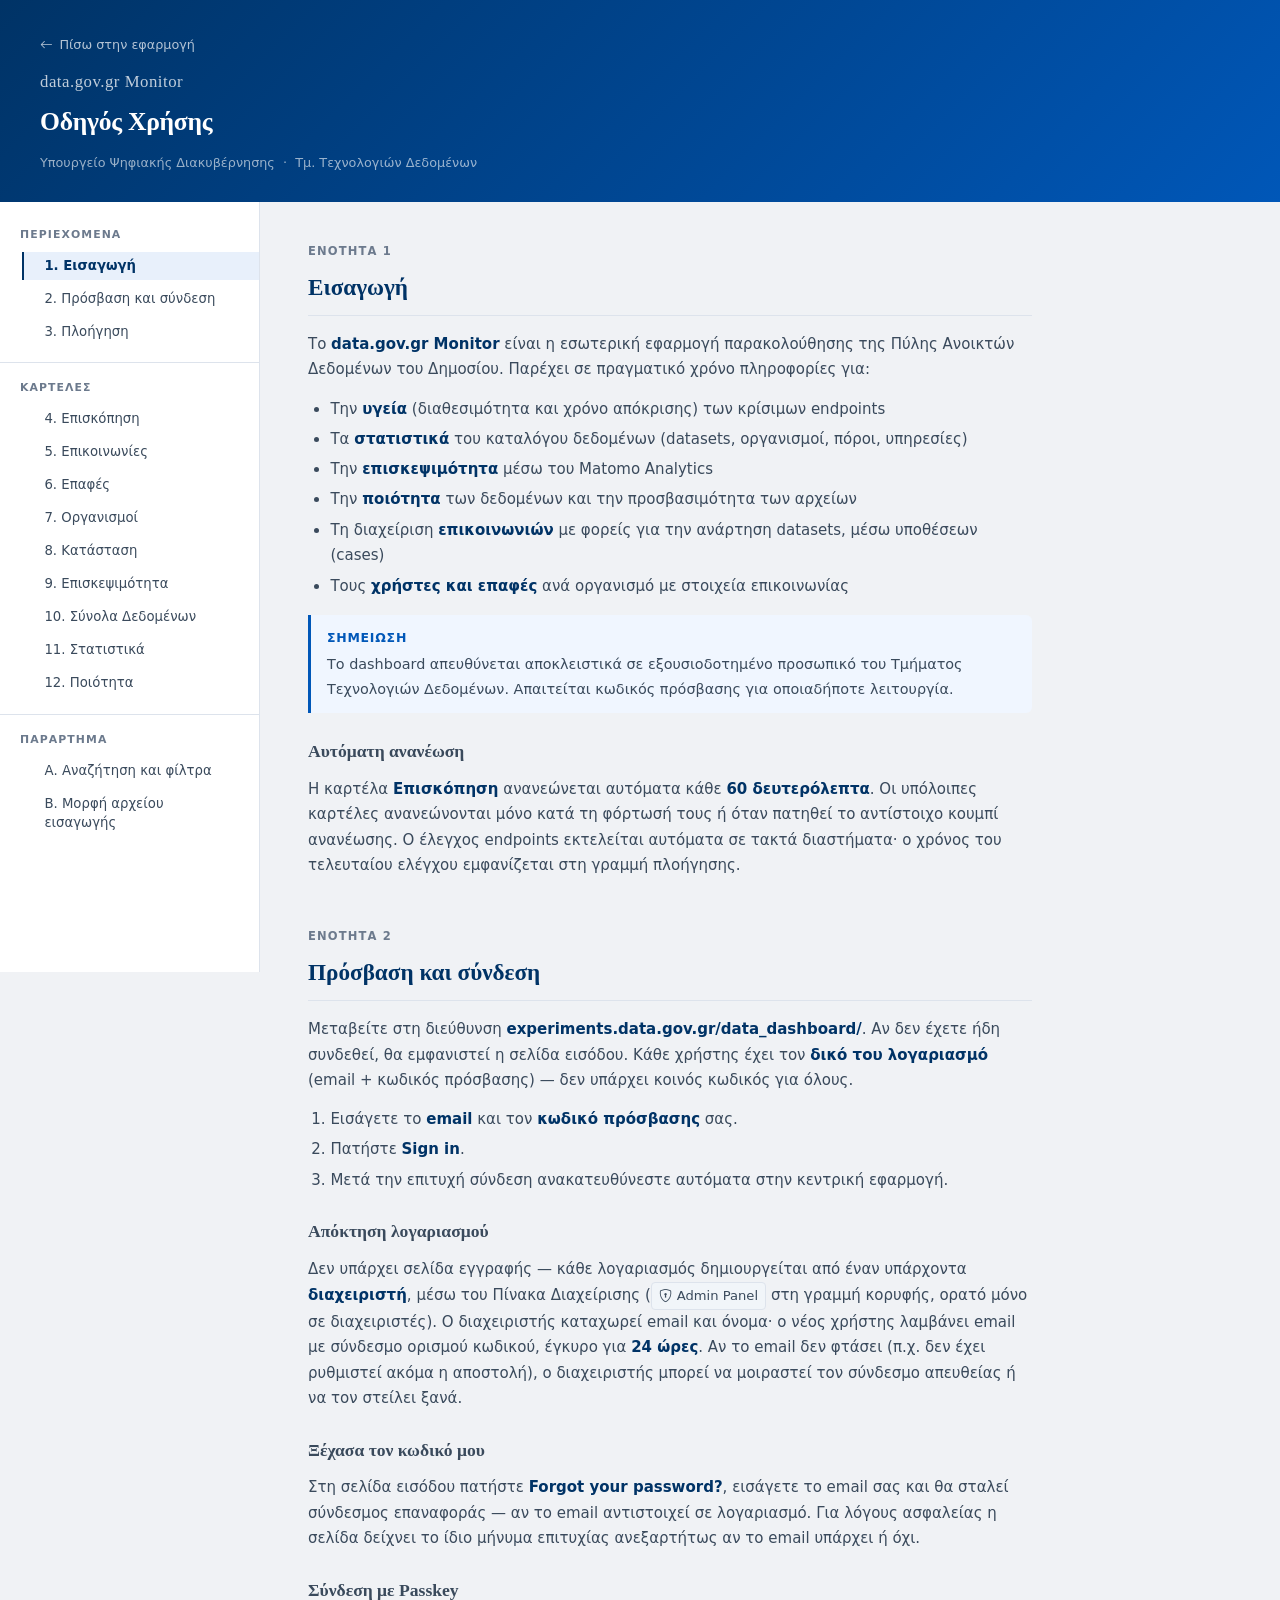
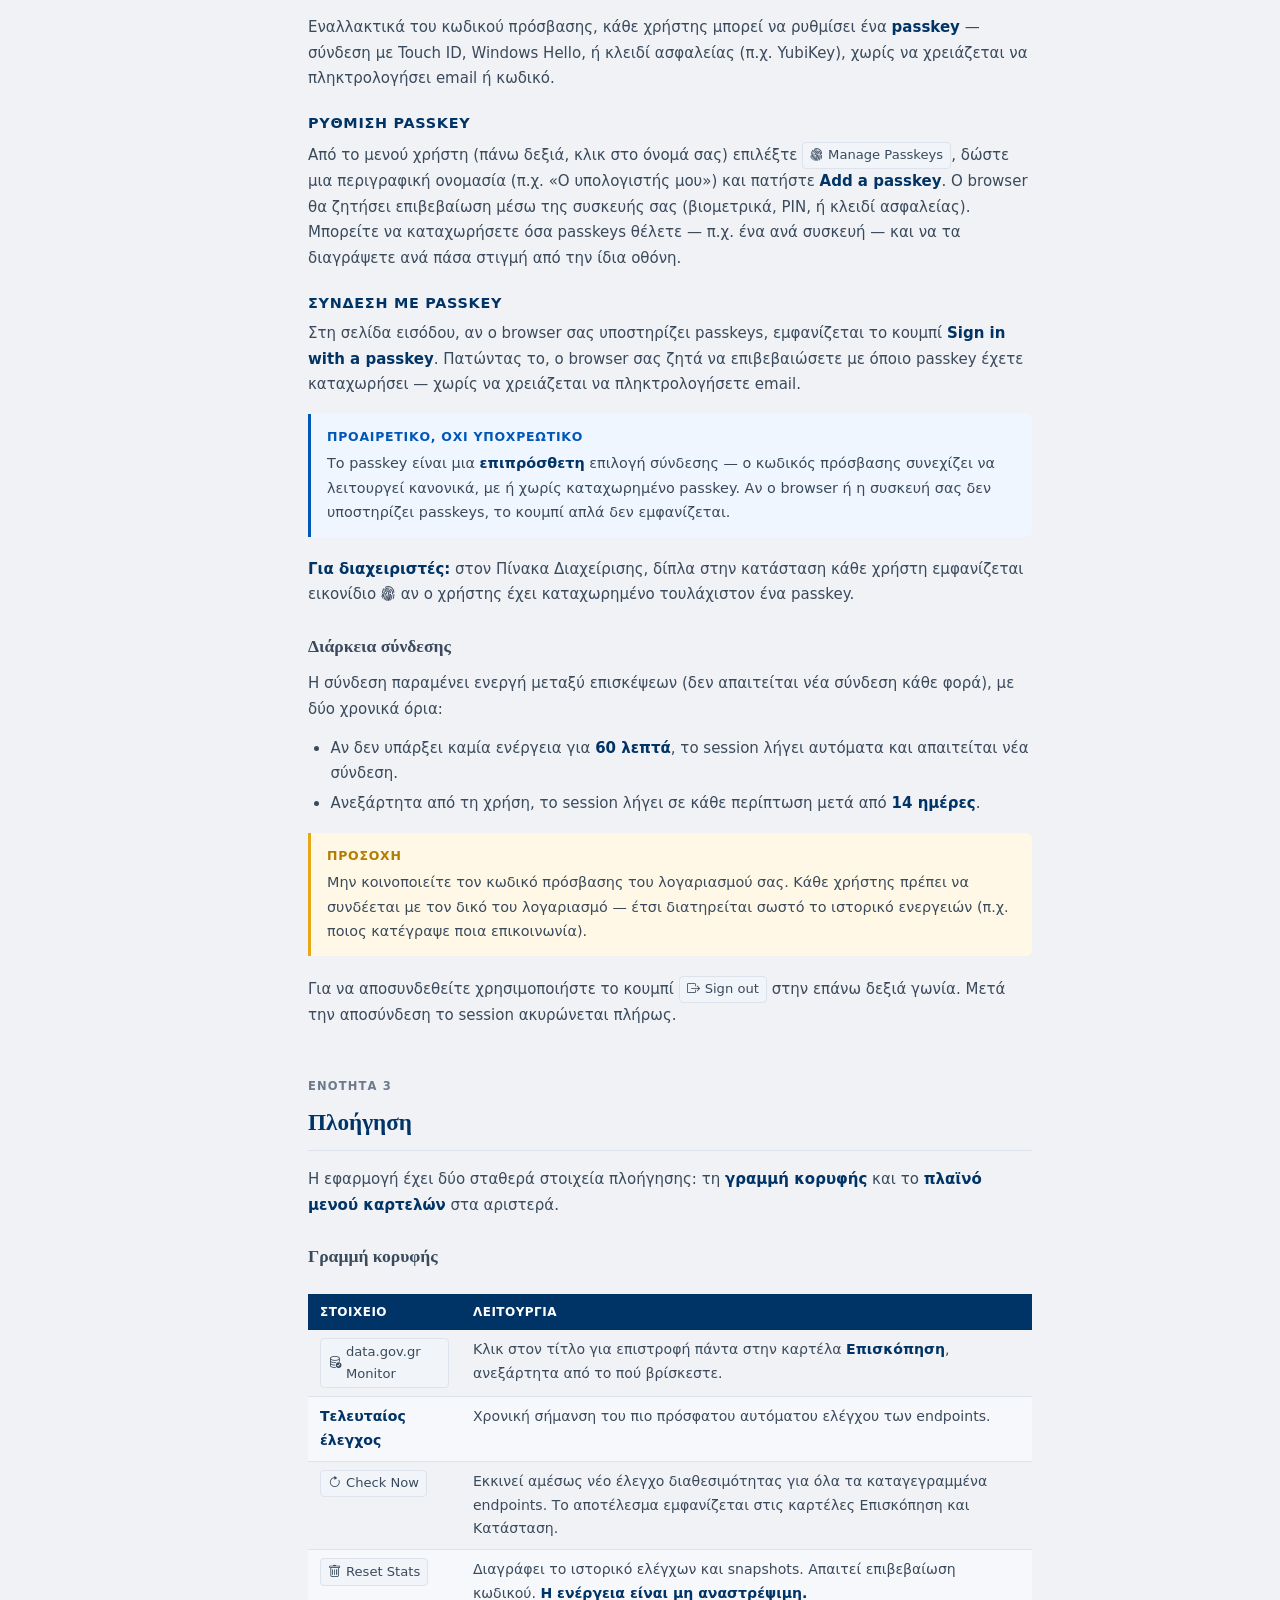
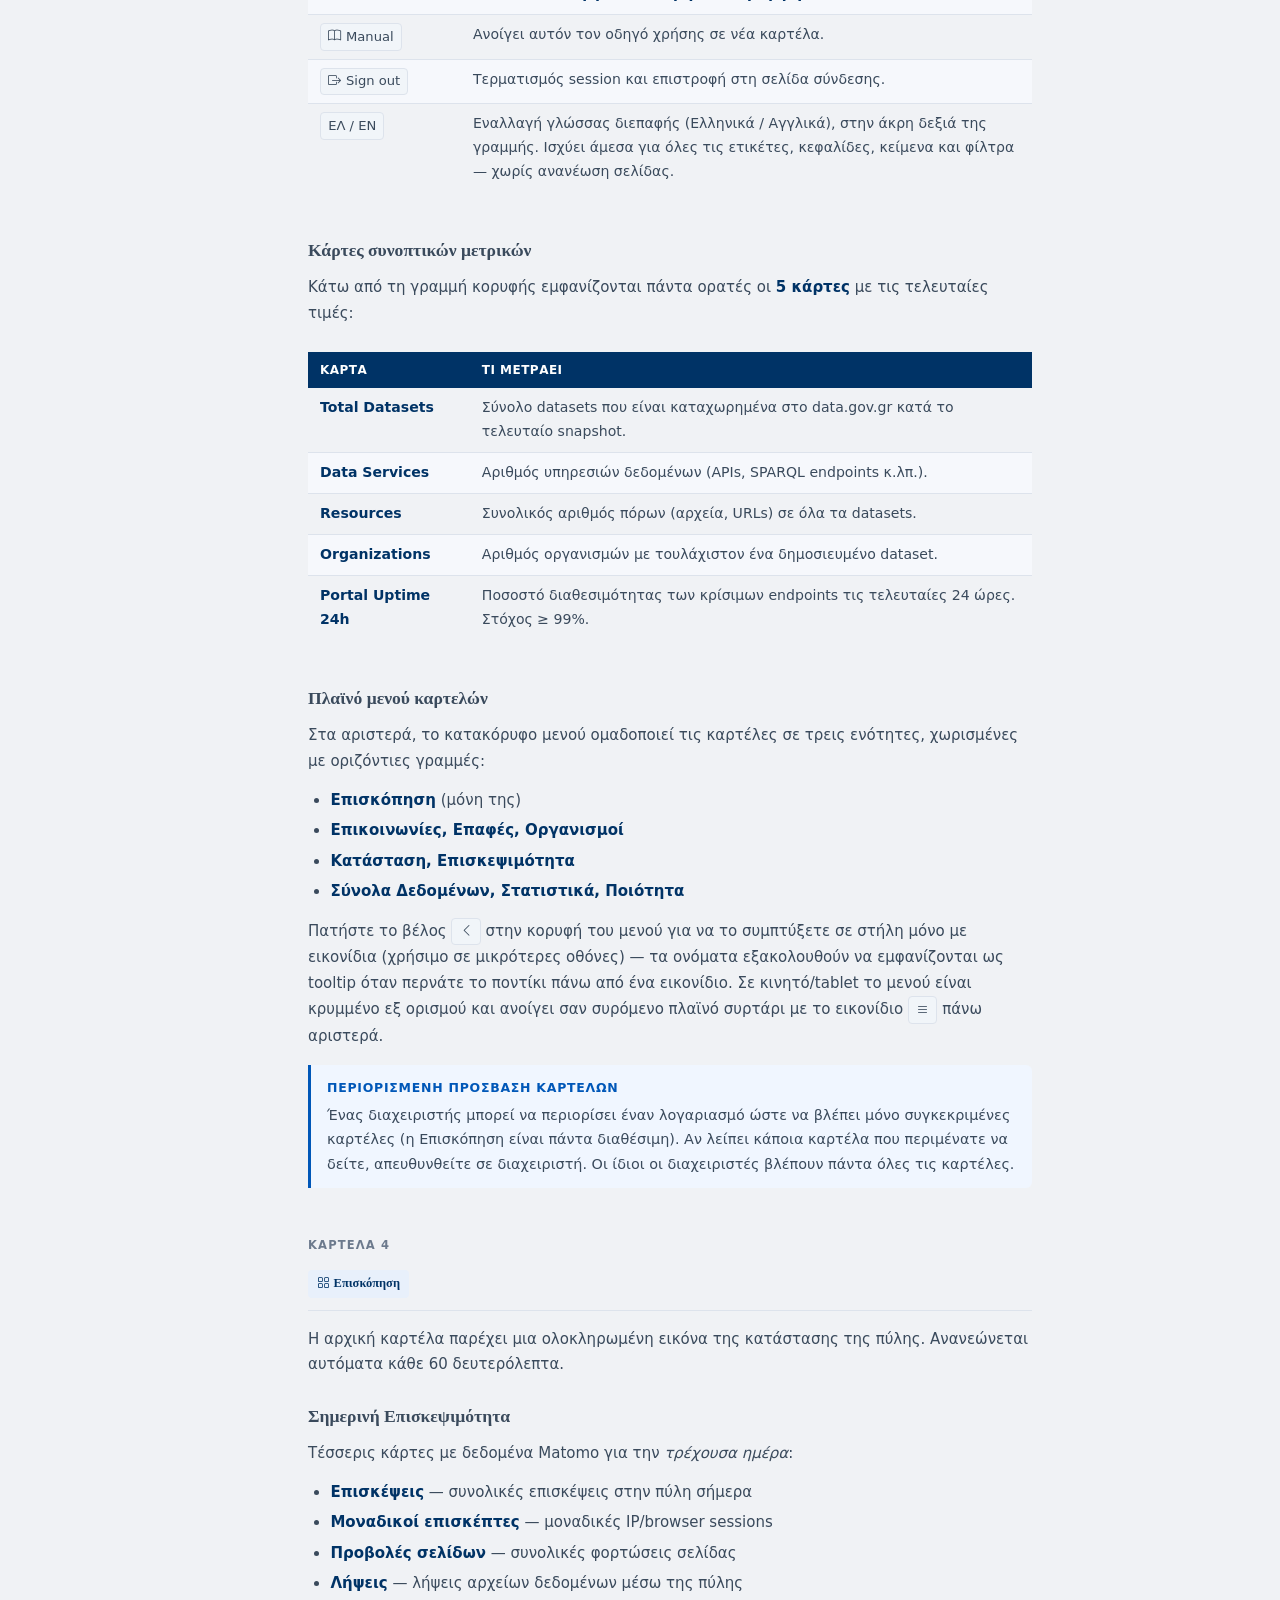
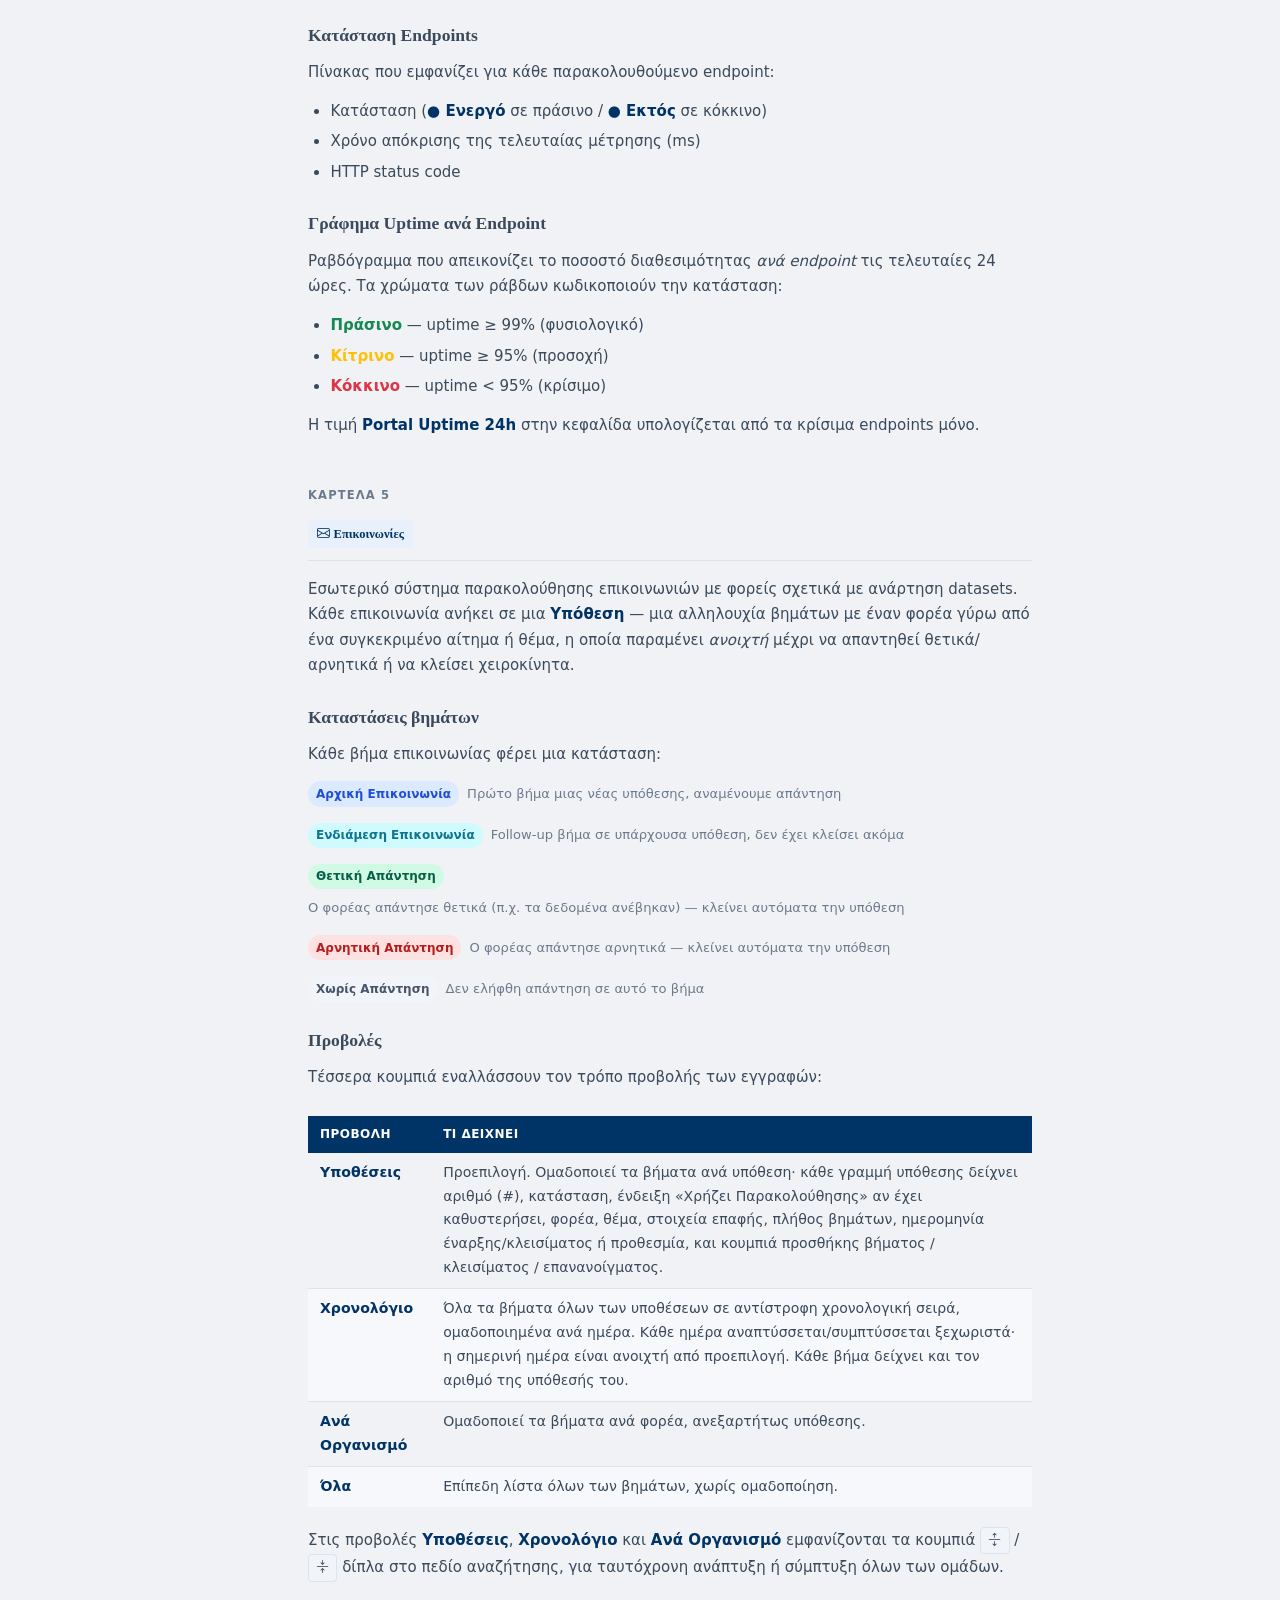
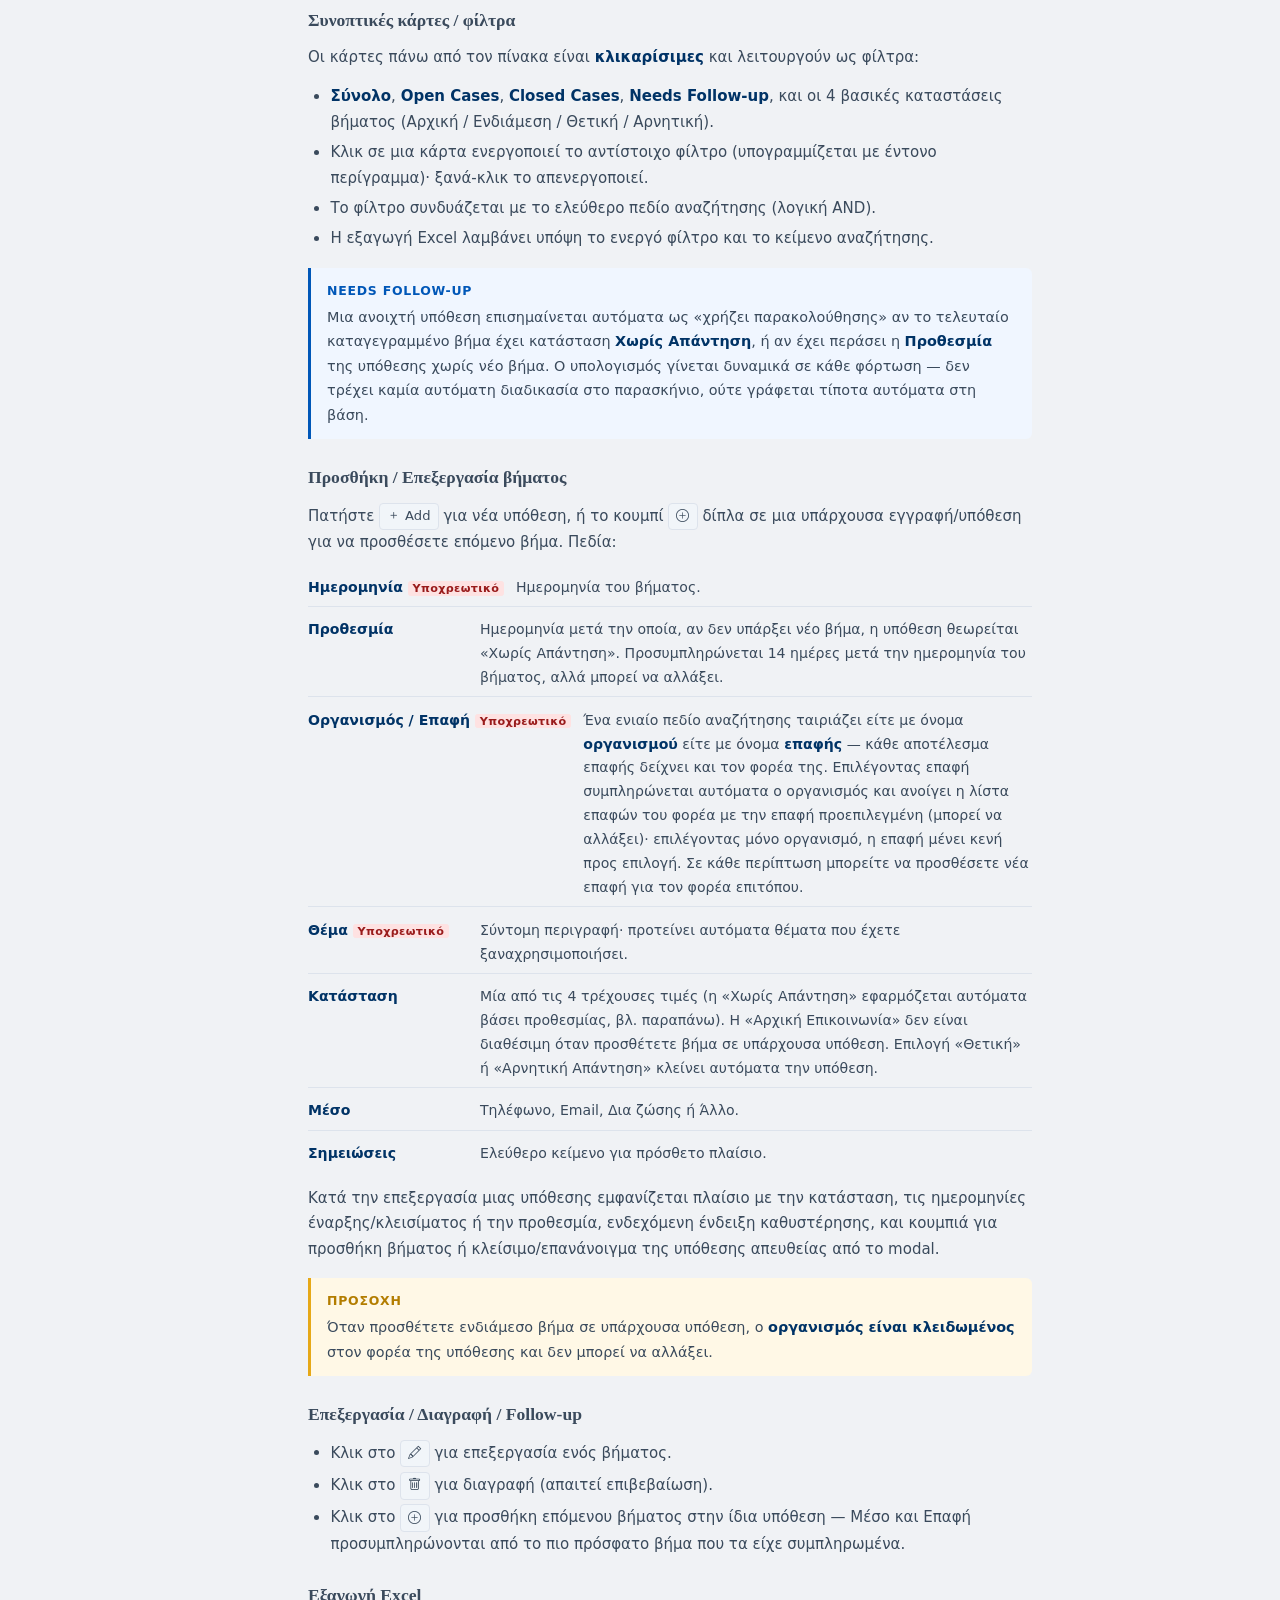
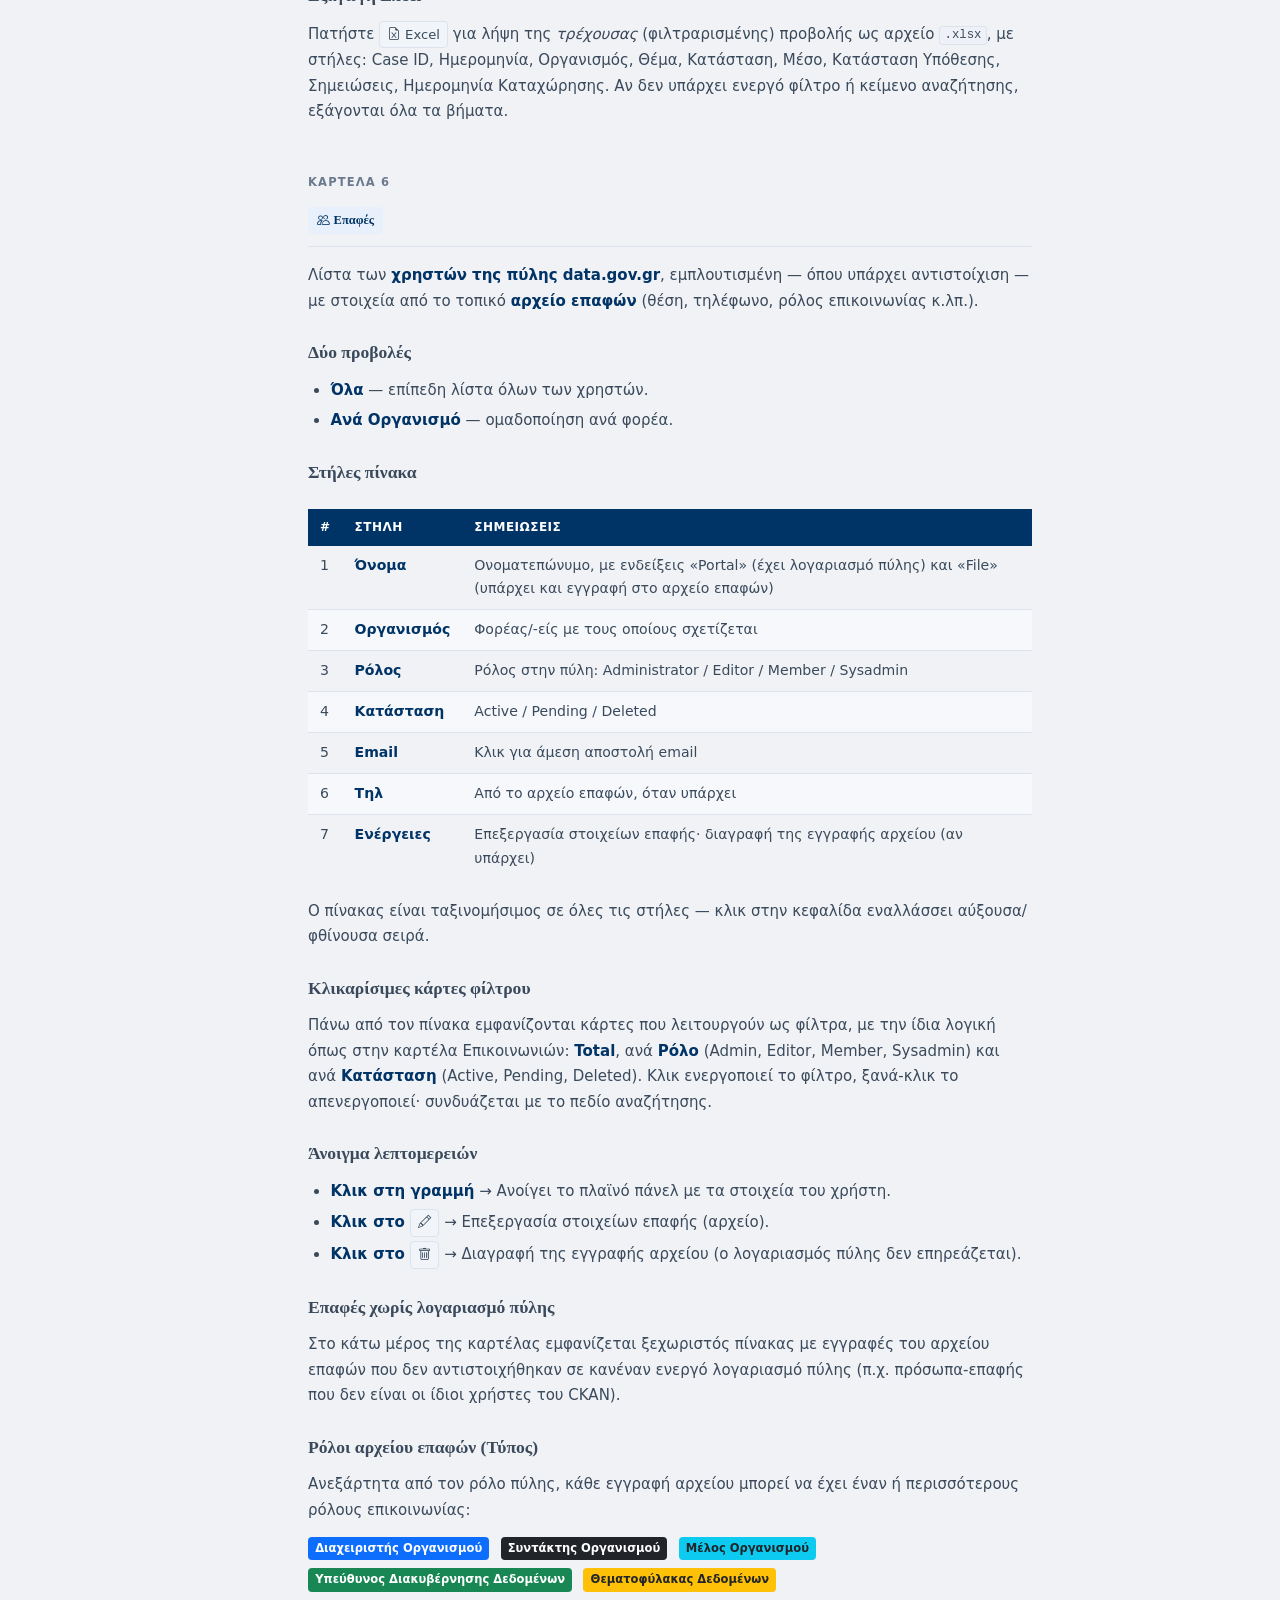
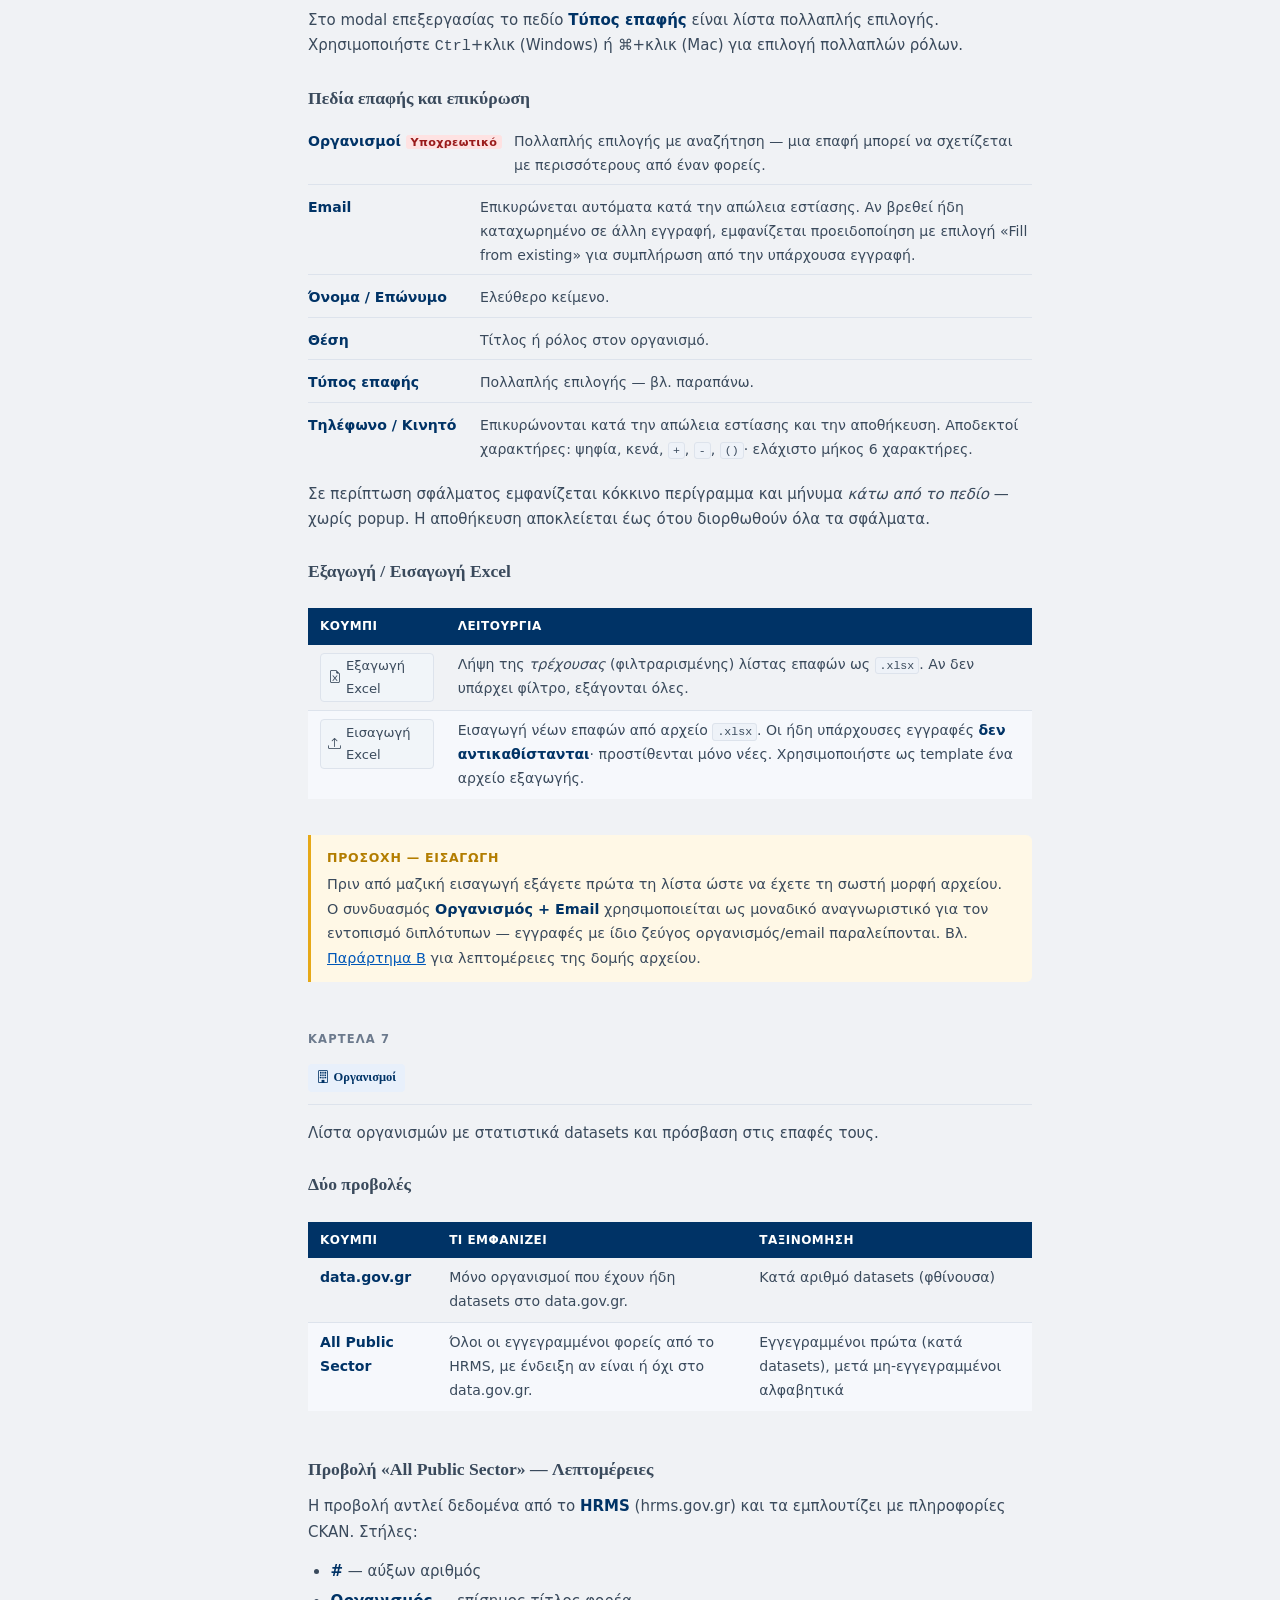
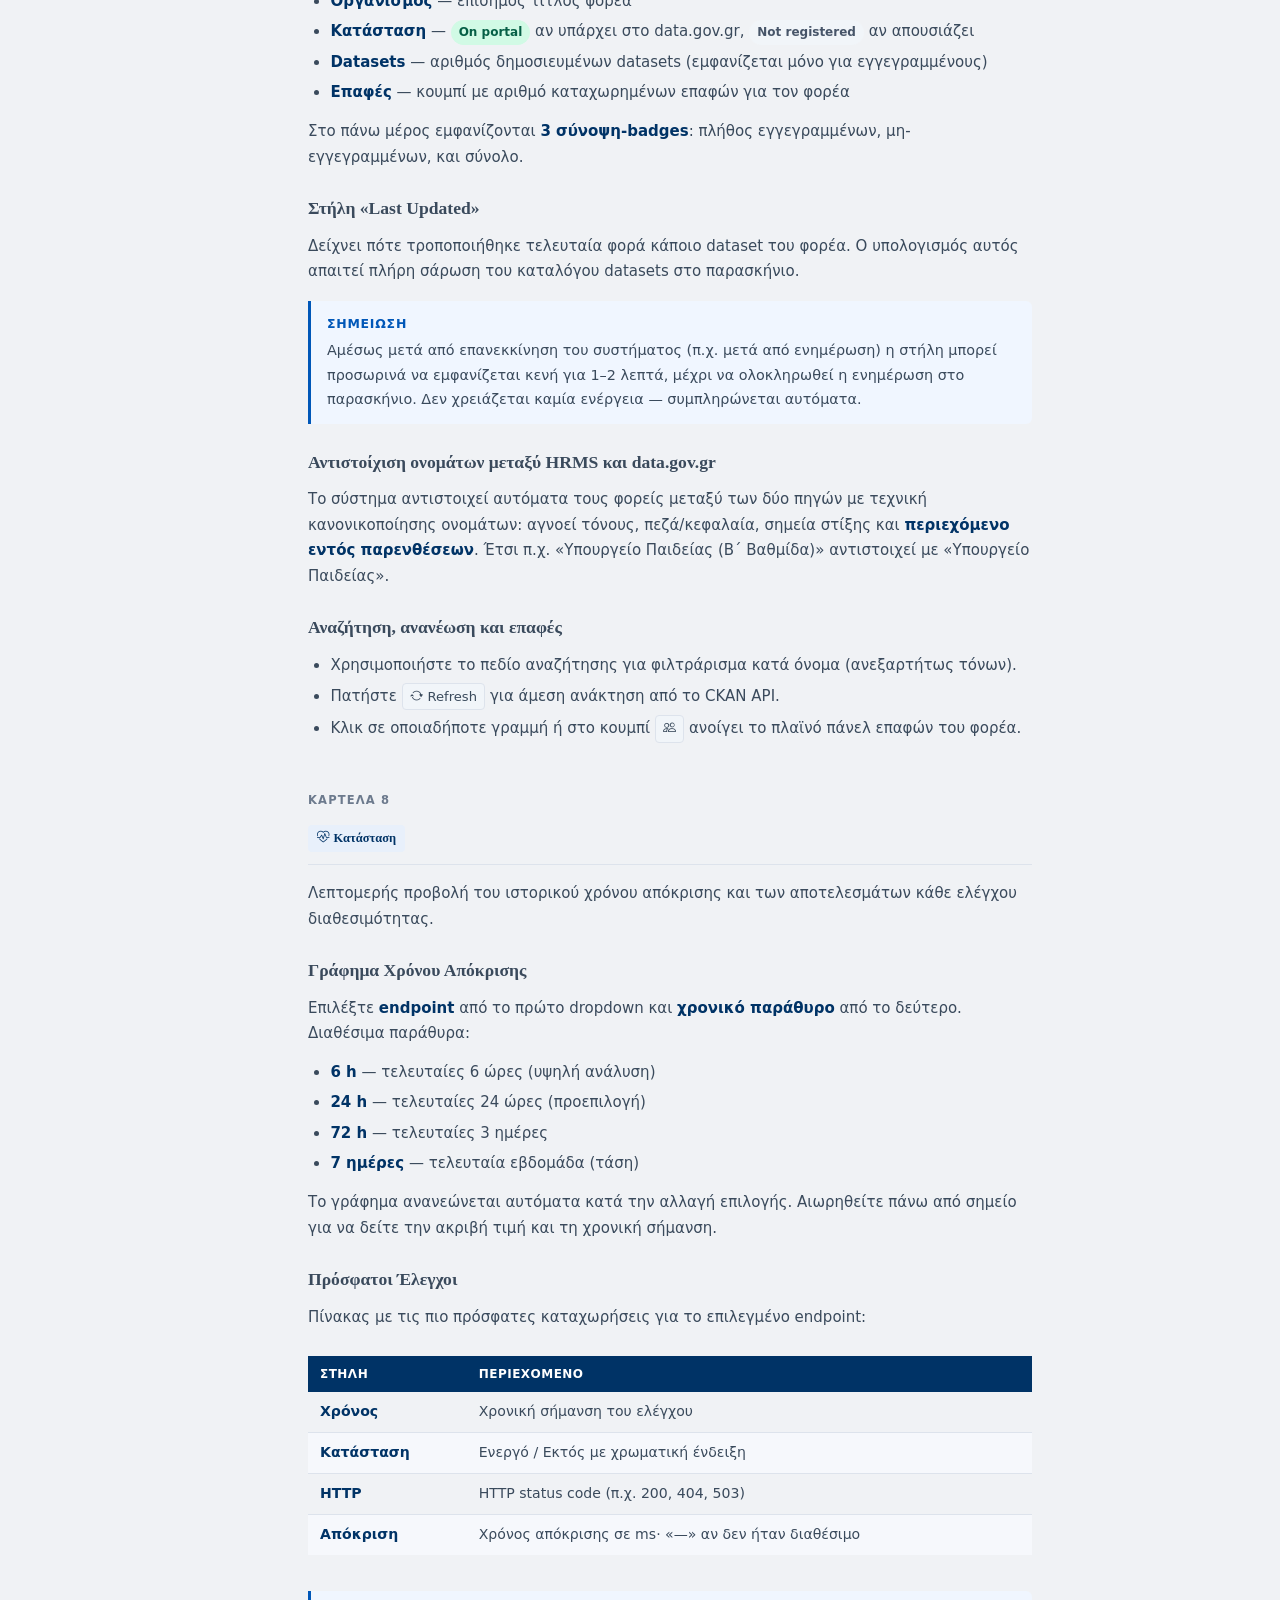
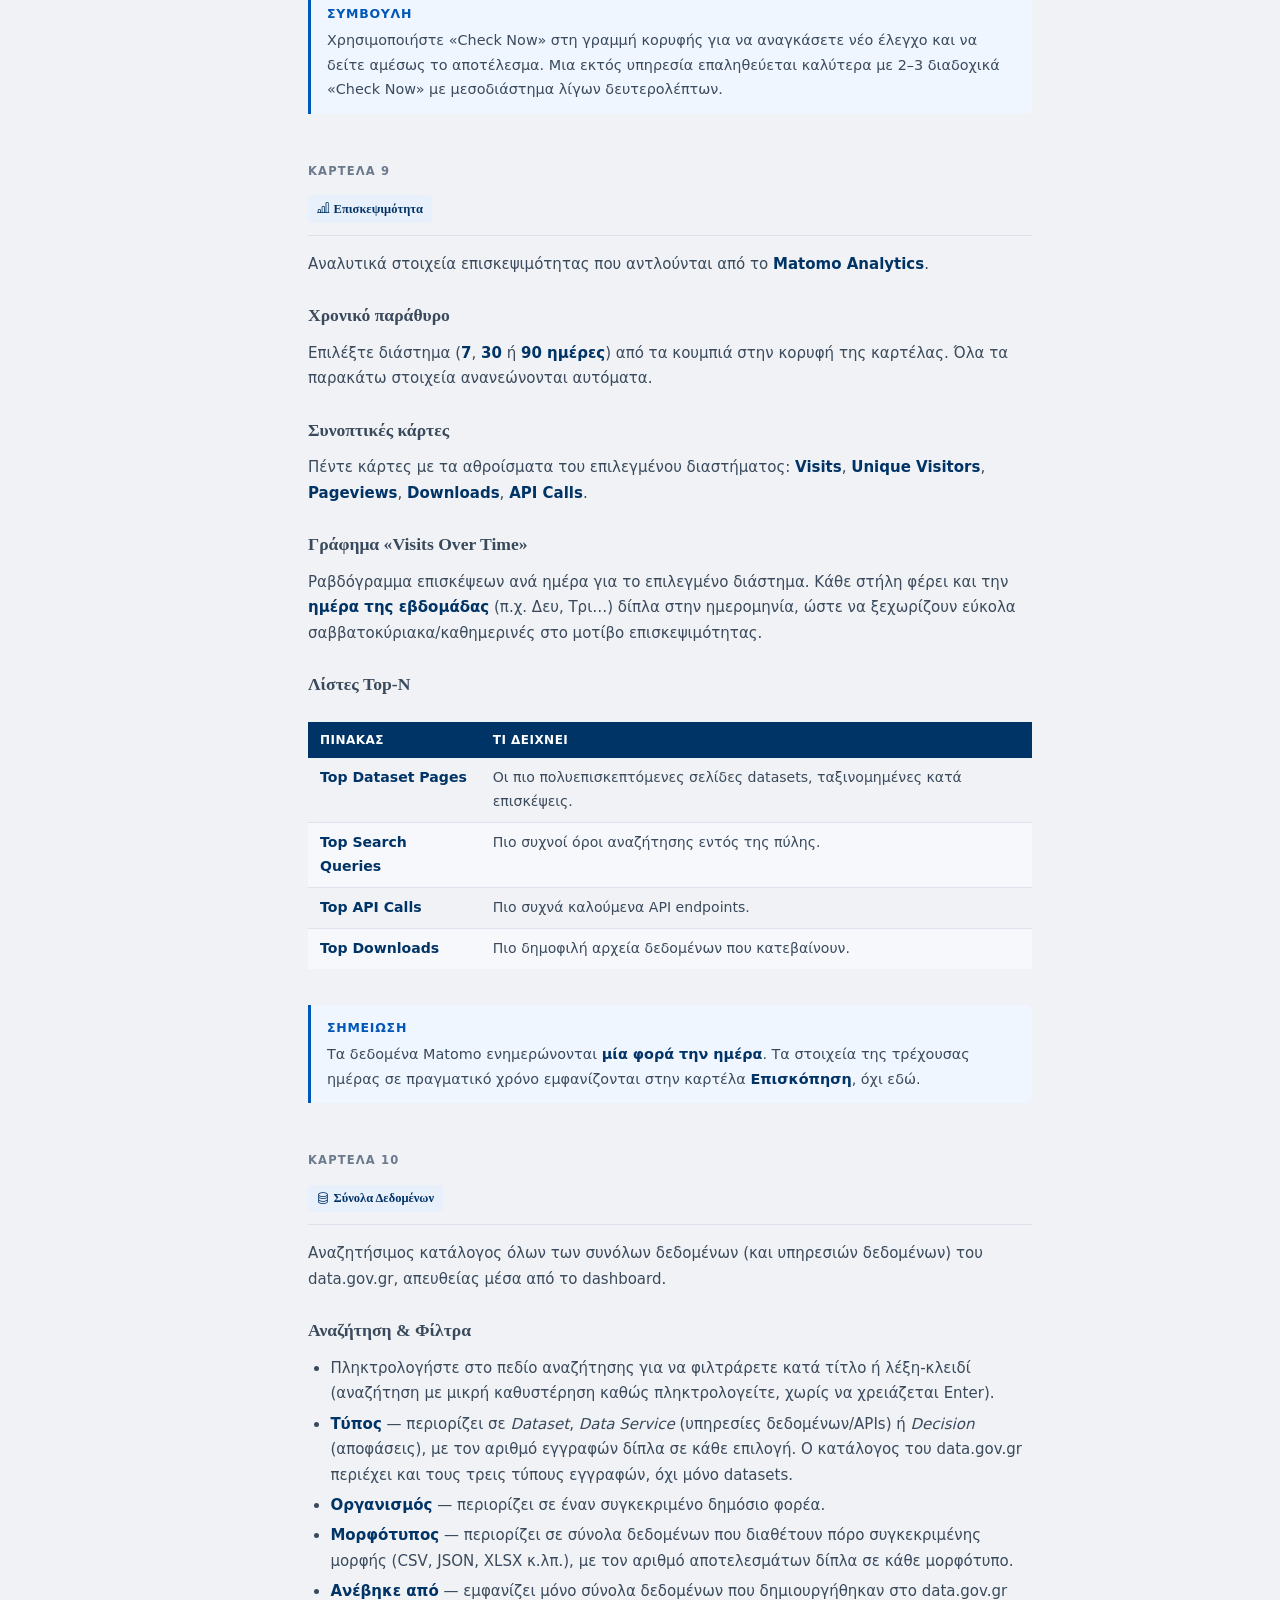
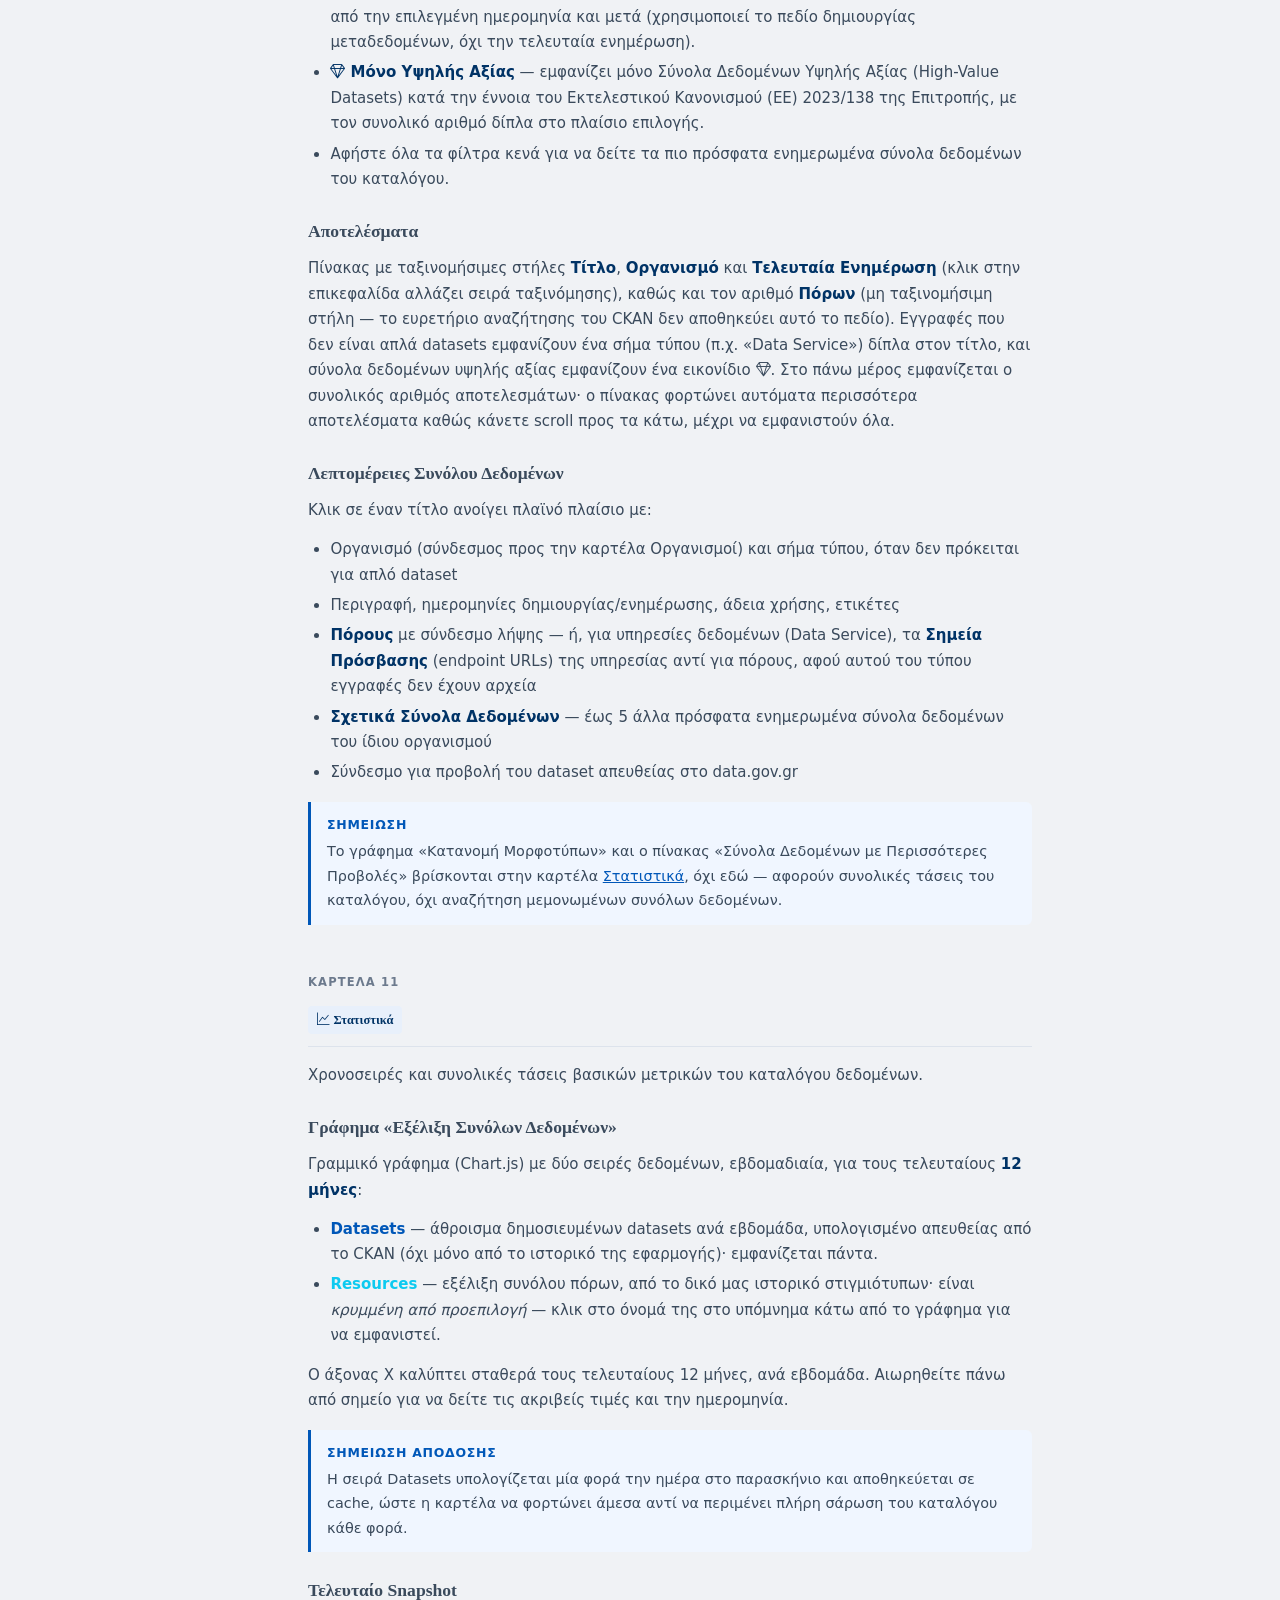
==== static/manual.html @ 72f73d22 "fix: rename Organization Contact Point role to Κεντρικός Διαχειριστής Οργανισμού Co-Authored-By: Cla" ====
<!DOCTYPE html>
<html lang="el">
<head>
  <meta charset="UTF-8">
  <meta name="viewport" content="width=device-width, initial-scale=1.0">
  <title>Οδηγός Χρήσης — data.gov.gr Monitor</title>
  <meta name="description" content="Εγχειρίδιο χρήστη για το data.gov.gr Monitor Dashboard">
  <link rel="stylesheet" href="https://cdn.jsdelivr.net/npm/bootstrap-icons@1.11.3/font/bootstrap-icons.min.css">
  <style>
    *, *::before, *::after { box-sizing: border-box; margin: 0; padding: 0; }

    :root {
      --navy:    #003366;
      --blue:    #0057b8;
      --blue-lt: #e8f0fb;
      --slate:   #3a4a5c;
      --muted:   #6c7a8d;
      --bg:      #f0f2f5;
      --surface: #ffffff;
      --divider: #dde3ec;
      --tip-bg:  #f0f6ff;
      --tip-br:  #0057b8;
      --warn-bg: #fff8e6;
      --warn-br: #e6a817;
      --sidebar-w: 260px;
    }

    html { scroll-behavior: smooth; }

    body {
      font-family: system-ui, -apple-system, "Segoe UI", sans-serif;
      font-size: 15px;
      line-height: 1.7;
      color: var(--slate);
      background: var(--bg);
    }

    /* ── Header ───────────────────────────────────────── */
    .site-header {
      background: linear-gradient(135deg, var(--navy) 0%, var(--blue) 100%);
      color: #fff;
      padding: 2rem 2.5rem 1.75rem;
      position: sticky;
      top: 0;
      z-index: 100;
    }
    .site-header .product-name {
      font-family: Georgia, "Times New Roman", serif;
      font-size: 1.05rem;
      font-weight: normal;
      letter-spacing: .03em;
      opacity: .75;
      margin-bottom: .25rem;
    }
    .site-header h1 {
      font-family: Georgia, "Times New Roman", serif;
      font-size: 1.6rem;
      font-weight: bold;
      letter-spacing: -.01em;
      text-wrap: balance;
    }
    .site-header .meta {
      font-size: .8rem;
      opacity: .6;
      margin-top: .5rem;
    }
    .back-link {
      display: inline-flex;
      align-items: center;
      gap: .4rem;
      color: rgba(255,255,255,.7);
      font-size: .8rem;
      text-decoration: none;
      margin-bottom: .75rem;
    }
    .back-link:hover { color: #fff; }

    /* ── Layout ───────────────────────────────────────── */
    .layout {
      display: flex;
      min-height: calc(100vh - 130px);
    }

    /* ── Sidebar ──────────────────────────────────────── */
    .sidebar {
      width: var(--sidebar-w);
      flex-shrink: 0;
      background: var(--surface);
      border-right: 1px solid var(--divider);
      position: sticky;
      top: 130px;
      height: calc(100vh - 130px);
      overflow-y: auto;
      padding: 1.5rem 0;
    }
    .sidebar-label {
      font-size: .68rem;
      font-weight: 700;
      letter-spacing: .1em;
      text-transform: uppercase;
      color: var(--muted);
      padding: 0 1.25rem .5rem;
    }
    .toc-list {
      list-style: none;
    }
    .toc-list li a {
      display: block;
      padding: .3rem 1.25rem;
      color: var(--slate);
      text-decoration: none;
      font-size: .83rem;
      line-height: 1.4;
      border-left: 2px solid transparent;
      transition: border-color .15s, color .15s, background .15s;
    }
    .toc-list li a:hover {
      color: var(--blue);
      background: var(--blue-lt);
      border-left-color: var(--blue);
    }
    .toc-list li a.active {
      color: var(--navy);
      font-weight: 600;
      border-left-color: var(--navy);
      background: var(--blue-lt);
    }
    .toc-section {
      margin-top: 1rem;
      padding-top: 1rem;
      border-top: 1px solid var(--divider);
    }

    /* ── Content ──────────────────────────────────────── */
    .content {
      flex: 1;
      min-width: 0;
      padding: 2.5rem 3rem 4rem;
      max-width: 820px;
    }

    section {
      margin-bottom: 3rem;
    }

    .section-eyebrow {
      font-size: .72rem;
      font-weight: 700;
      letter-spacing: .1em;
      text-transform: uppercase;
      color: var(--muted);
      margin-bottom: .4rem;
    }

    h2 {
      font-family: Georgia, "Times New Roman", serif;
      font-size: 1.45rem;
      font-weight: bold;
      color: var(--navy);
      margin-bottom: 1rem;
      text-wrap: balance;
      padding-bottom: .5rem;
      border-bottom: 1px solid var(--divider);
    }

    h3 {
      font-family: Georgia, "Times New Roman", serif;
      font-size: 1.1rem;
      color: var(--slate);
      margin: 1.5rem 0 .6rem;
    }

    h4 {
      font-size: .9rem;
      font-weight: 700;
      color: var(--navy);
      margin: 1.2rem 0 .4rem;
      text-transform: uppercase;
      letter-spacing: .05em;
    }

    p { margin-bottom: .85rem; }

    ul, ol {
      padding-left: 1.4rem;
      margin-bottom: .85rem;
    }
    li { margin-bottom: .3rem; }

    strong { color: var(--navy); font-weight: 600; }

    a { color: var(--blue); }

    code {
      font-family: "Consolas", "Menlo", monospace;
      font-size: .82em;
      background: #eef2f8;
      border: 1px solid var(--divider);
      border-radius: 3px;
      padding: .1em .35em;
      color: var(--slate);
    }

    /* ── Tab chip ─────────────────────────────────────── */
    .tab-chip {
      display: inline-flex;
      align-items: center;
      gap: .3rem;
      background: var(--blue-lt);
      color: var(--navy);
      font-size: .78rem;
      font-weight: 600;
      padding: .2rem .55rem;
      border-radius: 4px;
      vertical-align: middle;
      white-space: nowrap;
    }

    /* ── Callouts ─────────────────────────────────────── */
    .callout {
      border-left: 3px solid var(--tip-br);
      background: var(--tip-bg);
      padding: .75rem 1rem;
      border-radius: 0 6px 6px 0;
      margin: 1rem 0 1.25rem;
      font-size: .9rem;
    }
    .callout.warn {
      border-left-color: var(--warn-br);
      background: var(--warn-bg);
    }
    .callout-title {
      font-weight: 700;
      font-size: .78rem;
      letter-spacing: .06em;
      text-transform: uppercase;
      margin-bottom: .25rem;
      color: var(--tip-br);
    }
    .callout.warn .callout-title { color: #b37d00; }

    /* ── Action table ─────────────────────────────────── */
    .action-table {
      width: 100%;
      border-collapse: collapse;
      font-size: .88rem;
      margin: .75rem 0 1.25rem;
    }
    .action-table th {
      background: var(--navy);
      color: #fff;
      font-weight: 600;
      font-size: .75rem;
      letter-spacing: .04em;
      text-transform: uppercase;
      padding: .5rem .75rem;
      text-align: left;
    }
    .action-table td {
      padding: .5rem .75rem;
      border-bottom: 1px solid var(--divider);
      vertical-align: top;
    }
    .action-table tr:last-child td { border-bottom: none; }
    .action-table tr:nth-child(even) td { background: #f6f8fc; }
    .action-table-wrap { overflow-x: auto; }

    /* ── Status badge ─────────────────────────────────── */
    .status-badge {
      display: inline-block;
      font-size: .75rem;
      font-weight: 600;
      padding: .15rem .5rem;
      border-radius: 20px;
      white-space: nowrap;
    }
    .badge-contacted  { background: #dbeafe; color: #1d4ed8; }
    .badge-responded  { background: #cffafe; color: #0e7490; }
    .badge-uploaded   { background: #d1fae5; color: #065f46; }
    .badge-noresponse { background: #f1f5f9; color: #475569; }
    .badge-negative   { background: #fee2e2; color: #b91c1c; }

    /* ── Contact type badge ───────────────────────────── */
    .type-badge {
      display: inline-block;
      font-size: .72rem;
      font-weight: 600;
      padding: .12rem .45rem;
      border-radius: 4px;
      white-space: nowrap;
      color: #fff;
      margin-right: .2rem;
    }
    .type-admin  { background: #0d6efd; }
    .type-editor { background: #212529; }
    .type-user   { background: #0dcaf0; color: #212529; }
    .type-officer{ background: #198754; }
    .type-steward{ background: #ffc107; color: #212529; }

    /* ── Icon reference ───────────────────────────────── */
    .icon-ref {
      display: inline-flex;
      align-items: center;
      gap: .3rem;
      background: #f1f5f9;
      border: 1px solid var(--divider);
      border-radius: 4px;
      padding: .1rem .45rem;
      font-size: .82rem;
      color: var(--slate);
    }

    /* ── Field list ───────────────────────────────────── */
    .field-list {
      list-style: none;
      padding: 0;
      margin-bottom: .85rem;
    }
    .field-list li {
      display: flex;
      gap: .75rem;
      padding: .4rem 0;
      border-bottom: 1px solid var(--divider);
      font-size: .88rem;
    }
    .field-list li:last-child { border-bottom: none; }
    .field-name {
      font-weight: 600;
      color: var(--navy);
      min-width: 160px;
      flex-shrink: 0;
    }
    .field-req {
      font-size: .7rem;
      background: #fee2e2;
      color: #991b1b;
      border-radius: 3px;
      padding: .05rem .3rem;
      font-weight: 700;
      letter-spacing: .03em;
      align-self: flex-start;
      margin-top: .2rem;
    }

    /* ── Column key ───────────────────────────────────── */
    .col-key {
      display: inline-flex;
      align-items: center;
      justify-content: center;
      width: 1.5rem;
      height: 1.5rem;
      background: var(--navy);
      color: #fff;
      font-size: .72rem;
      font-weight: 700;
      border-radius: 3px;
      font-variant-numeric: tabular-nums;
      flex-shrink: 0;
    }

    /* ── Mobile sidebar toggle ────────────────────────── */
    .sidebar-toggle {
      display: none;
      position: fixed;
      bottom: 1.5rem;
      right: 1.5rem;
      width: 44px;
      height: 44px;
      border-radius: 50%;
      background: var(--navy);
      color: #fff;
      border: none;
      font-size: 1.2rem;
      cursor: pointer;
      z-index: 200;
      align-items: center;
      justify-content: center;
      box-shadow: 0 4px 12px rgba(0,0,51,.3);
    }
    .sidebar-overlay {
      display: none;
      position: fixed;
      inset: 0;
      background: rgba(0,0,0,.35);
      z-index: 150;
    }

    @media (max-width: 768px) {
      .site-header { padding: 1.25rem 1.25rem 1rem; position: relative; }
      .site-header h1 { font-size: 1.25rem; }
      .layout { display: block; }
      .sidebar {
        position: fixed;
        top: 0; left: -100%;
        width: min(var(--sidebar-w), 85vw);
        height: 100vh;
        z-index: 160;
        transition: left .25s ease;
        padding-top: 3rem;
      }
      .sidebar.open { left: 0; }
      .sidebar-overlay.open { display: block; }
      .sidebar-toggle { display: flex; }
      .content { padding: 1.5rem 1.25rem 4rem; }
      .field-name { min-width: 120px; }
    }

    @media print {
      .sidebar, .sidebar-toggle, .back-link { display: none; }
      .content { padding: 0; max-width: 100%; }
      .site-header { position: relative; }
      a { color: var(--slate); text-decoration: none; }
    }
  </style>
</head>
<body>

<header class="site-header">
  <a href="../" class="back-link"><i class="bi bi-arrow-left"></i> Πίσω στην εφαρμογή</a>
  <div class="product-name">data.gov.gr Monitor</div>
  <h1>Οδηγός Χρήσης</h1>
  <div class="meta">Υπουργείο Ψηφιακής Διακυβέρνησης &nbsp;·&nbsp; Τμ. Τεχνολογιών Δεδομένων</div>
</header>

<div class="layout">

  <!-- Sidebar TOC -->
  <nav class="sidebar" id="sidebar" aria-label="Περιεχόμενα">
    <div class="sidebar-label">Περιεχόμενα</div>
    <ul class="toc-list">
      <li><a href="#intro">1. Εισαγωγή</a></li>
      <li><a href="#login">2. Πρόσβαση και σύνδεση</a></li>
      <li><a href="#navbar">3. Πλοήγηση</a></li>
    </ul>
    <div class="toc-section">
      <div class="sidebar-label">Καρτέλες</div>
      <ul class="toc-list">
        <li><a href="#tab-overview">4. Επισκόπηση</a></li>
        <li><a href="#tab-comms">5. Επικοινωνίες</a></li>
        <li><a href="#tab-contacts">6. Επαφές</a></li>
        <li><a href="#tab-orgs">7. Οργανισμοί</a></li>
        <li><a href="#tab-health">8. Κατάσταση</a></li>
        <li><a href="#tab-traffic">9. Επισκεψιμότητα</a></li>
        <li><a href="#tab-datasets">10. Σύνολα Δεδομένων</a></li>
        <li><a href="#tab-stats">11. Στατιστικά</a></li>
        <li><a href="#tab-quality">12. Ποιότητα</a></li>
      </ul>
    </div>
    <div class="toc-section">
      <div class="sidebar-label">Παράρτημα</div>
      <ul class="toc-list">
        <li><a href="#appendix-search">Α. Αναζήτηση και φίλτρα</a></li>
        <li><a href="#appendix-import">Β. Μορφή αρχείου εισαγωγής</a></li>
      </ul>
    </div>
  </nav>

  <!-- Overlay for mobile -->
  <div class="sidebar-overlay" id="sidebarOverlay" onclick="closeSidebar()"></div>

  <!-- Main content -->
  <main class="content">

    <!-- 1. Εισαγωγή -->
    <section id="intro">
      <div class="section-eyebrow">Ενότητα 1</div>
      <h2>Εισαγωγή</h2>
      <p>Το <strong>data.gov.gr Monitor</strong> είναι η εσωτερική εφαρμογή παρακολούθησης της Πύλης Ανοικτών Δεδομένων του Δημοσίου. Παρέχει σε πραγματικό χρόνο πληροφορίες για:</p>
      <ul>
        <li>Την <strong>υγεία</strong> (διαθεσιμότητα και χρόνο απόκρισης) των κρίσιμων endpoints</li>
        <li>Τα <strong>στατιστικά</strong> του καταλόγου δεδομένων (datasets, οργανισμοί, πόροι, υπηρεσίες)</li>
        <li>Την <strong>επισκεψιμότητα</strong> μέσω του Matomo Analytics</li>
        <li>Την <strong>ποιότητα</strong> των δεδομένων και την προσβασιμότητα των αρχείων</li>
        <li>Τη διαχείριση <strong>επικοινωνιών</strong> με φορείς για την ανάρτηση datasets, μέσω υποθέσεων (cases)</li>
        <li>Τους <strong>χρήστες και επαφές</strong> ανά οργανισμό με στοιχεία επικοινωνίας</li>
      </ul>
      <div class="callout">
        <div class="callout-title">Σημείωση</div>
        Το dashboard απευθύνεται αποκλειστικά σε εξουσιοδοτημένο προσωπικό του Τμήματος Τεχνολογιών Δεδομένων. Απαιτείται κωδικός πρόσβασης για οποιαδήποτε λειτουργία.
      </div>

      <h3>Αυτόματη ανανέωση</h3>
      <p>Η καρτέλα <strong>Επισκόπηση</strong> ανανεώνεται αυτόματα κάθε <strong>60 δευτερόλεπτα</strong>. Οι υπόλοιπες καρτέλες ανανεώνονται μόνο κατά τη φόρτωσή τους ή όταν πατηθεί το αντίστοιχο κουμπί ανανέωσης. Ο έλεγχος endpoints εκτελείται αυτόματα σε τακτά διαστήματα· ο χρόνος του τελευταίου ελέγχου εμφανίζεται στη γραμμή πλοήγησης.</p>
    </section>

    <!-- 2. Σύνδεση -->
    <section id="login">
      <div class="section-eyebrow">Ενότητα 2</div>
      <h2>Πρόσβαση και σύνδεση</h2>
      <p>Μεταβείτε στη διεύθυνση <strong>experiments.data.gov.gr/data_dashboard/</strong>. Αν δεν έχετε ήδη συνδεθεί, θα εμφανιστεί η σελίδα εισόδου. Κάθε χρήστης έχει τον <strong>δικό του λογαριασμό</strong> (email + κωδικός πρόσβασης) — δεν υπάρχει κοινός κωδικός για όλους.</p>
      <ol>
        <li>Εισάγετε το <strong>email</strong> και τον <strong>κωδικό πρόσβασης</strong> σας.</li>
        <li>Πατήστε <strong>Sign in</strong>.</li>
        <li>Μετά την επιτυχή σύνδεση ανακατευθύνεστε αυτόματα στην κεντρική εφαρμογή.</li>
      </ol>

      <h3>Απόκτηση λογαριασμού</h3>
      <p>Δεν υπάρχει σελίδα εγγραφής — κάθε λογαριασμός δημιουργείται από έναν υπάρχοντα <strong>διαχειριστή</strong>, μέσω του Πίνακα Διαχείρισης (<span class="icon-ref"><i class="bi bi-shield-lock"></i> Admin Panel</span> στη γραμμή κορυφής, ορατό μόνο σε διαχειριστές). Ο διαχειριστής καταχωρεί email και όνομα· ο νέος χρήστης λαμβάνει email με σύνδεσμο ορισμού κωδικού, έγκυρο για <strong>24 ώρες</strong>. Αν το email δεν φτάσει (π.χ. δεν έχει ρυθμιστεί ακόμα η αποστολή), ο διαχειριστής μπορεί να μοιραστεί τον σύνδεσμο απευθείας ή να τον στείλει ξανά.</p>

      <h3>Ξέχασα τον κωδικό μου</h3>
      <p>Στη σελίδα εισόδου πατήστε <strong>Forgot your password?</strong>, εισάγετε το email σας και θα σταλεί σύνδεσμος επαναφοράς — αν το email αντιστοιχεί σε λογαριασμό. Για λόγους ασφαλείας η σελίδα δείχνει το ίδιο μήνυμα επιτυχίας ανεξαρτήτως αν το email υπάρχει ή όχι.</p>

      <h3>Σύνδεση με Passkey</h3>
      <p>Εναλλακτικά του κωδικού πρόσβασης, κάθε χρήστης μπορεί να ρυθμίσει ένα <strong>passkey</strong> — σύνδεση με Touch ID, Windows Hello, ή κλειδί ασφαλείας (π.χ. YubiKey), χωρίς να χρειάζεται να πληκτρολογήσει email ή κωδικό.</p>
      <h4>Ρύθμιση passkey</h4>
      <p>Από το μενού χρήστη (πάνω δεξιά, κλικ στο όνομά σας) επιλέξτε <span class="icon-ref"><i class="bi bi-fingerprint"></i> Manage Passkeys</span>, δώστε μια περιγραφική ονομασία (π.χ. «Ο υπολογιστής μου») και πατήστε <strong>Add a passkey</strong>. Ο browser θα ζητήσει επιβεβαίωση μέσω της συσκευής σας (βιομετρικά, PIN, ή κλειδί ασφαλείας). Μπορείτε να καταχωρήσετε όσα passkeys θέλετε — π.χ. ένα ανά συσκευή — και να τα διαγράψετε ανά πάσα στιγμή από την ίδια οθόνη.</p>
      <h4>Σύνδεση με passkey</h4>
      <p>Στη σελίδα εισόδου, αν ο browser σας υποστηρίζει passkeys, εμφανίζεται το κουμπί <strong>Sign in with a passkey</strong>. Πατώντας το, ο browser σας ζητά να επιβεβαιώσετε με όποιο passkey έχετε καταχωρήσει — χωρίς να χρειάζεται να πληκτρολογήσετε email.</p>
      <div class="callout">
        <div class="callout-title">Προαιρετικό, όχι υποχρεωτικό</div>
        Το passkey είναι μια <strong>επιπρόσθετη</strong> επιλογή σύνδεσης — ο κωδικός πρόσβασης συνεχίζει να λειτουργεί κανονικά, με ή χωρίς καταχωρημένο passkey. Αν ο browser ή η συσκευή σας δεν υποστηρίζει passkeys, το κουμπί απλά δεν εμφανίζεται.
      </div>
      <p><strong>Για διαχειριστές:</strong> στον Πίνακα Διαχείρισης, δίπλα στην κατάσταση κάθε χρήστη εμφανίζεται εικονίδιο <i class="bi bi-fingerprint text-primary"></i> αν ο χρήστης έχει καταχωρημένο τουλάχιστον ένα passkey.</p>

      <h3>Διάρκεια σύνδεσης</h3>
      <p>Η σύνδεση παραμένει ενεργή μεταξύ επισκέψεων (δεν απαιτείται νέα σύνδεση κάθε φορά), με δύο χρονικά όρια:</p>
      <ul>
        <li>Αν δεν υπάρξει καμία ενέργεια για <strong>60 λεπτά</strong>, το session λήγει αυτόματα και απαιτείται νέα σύνδεση.</li>
        <li>Ανεξάρτητα από τη χρήση, το session λήγει σε κάθε περίπτωση μετά από <strong>14 ημέρες</strong>.</li>
      </ul>
      <div class="callout warn">
        <div class="callout-title">Προσοχή</div>
        Μην κοινοποιείτε τον κωδικό πρόσβασης του λογαριασμού σας. Κάθε χρήστης πρέπει να συνδέεται με τον δικό του λογαριασμό — έτσι διατηρείται σωστό το ιστορικό ενεργειών (π.χ. ποιος κατέγραψε ποια επικοινωνία).
      </div>
      <p>Για να αποσυνδεθείτε χρησιμοποιήστε το κουμπί <span class="icon-ref"><i class="bi bi-box-arrow-right"></i> Sign out</span> στην επάνω δεξιά γωνία. Μετά την αποσύνδεση το session ακυρώνεται πλήρως.</p>
    </section>

    <!-- 3. Navigation -->
    <section id="navbar">
      <div class="section-eyebrow">Ενότητα 3</div>
      <h2>Πλοήγηση</h2>
      <p>Η εφαρμογή έχει δύο σταθερά στοιχεία πλοήγησης: τη <strong>γραμμή κορυφής</strong> και το <strong>πλαϊνό μενού καρτελών</strong> στα αριστερά.</p>

      <h3>Γραμμή κορυφής</h3>
      <div class="action-table-wrap">
        <table class="action-table">
          <thead>
            <tr><th>Στοιχείο</th><th>Λειτουργία</th></tr>
          </thead>
          <tbody>
            <tr>
              <td><span class="icon-ref"><i class="bi bi-database-check"></i> data.gov.gr Monitor</span></td>
              <td>Κλικ στον τίτλο για επιστροφή πάντα στην καρτέλα <strong>Επισκόπηση</strong>, ανεξάρτητα από το πού βρίσκεστε.</td>
            </tr>
            <tr>
              <td><strong>Τελευταίος έλεγχος</strong></td>
              <td>Χρονική σήμανση του πιο πρόσφατου αυτόματου ελέγχου των endpoints.</td>
            </tr>
            <tr>
              <td><span class="icon-ref"><i class="bi bi-arrow-clockwise"></i> Check Now</span></td>
              <td>Εκκινεί αμέσως νέο έλεγχο διαθεσιμότητας για όλα τα καταγεγραμμένα endpoints. Το αποτέλεσμα εμφανίζεται στις καρτέλες Επισκόπηση και Κατάσταση.</td>
            </tr>
            <tr>
              <td><span class="icon-ref"><i class="bi bi-trash"></i> Reset Stats</span></td>
              <td>Διαγράφει το ιστορικό ελέγχων και snapshots. Απαιτεί επιβεβαίωση κωδικού. <strong>Η ενέργεια είναι μη αναστρέψιμη.</strong></td>
            </tr>
            <tr>
              <td><span class="icon-ref"><i class="bi bi-book"></i> Manual</span></td>
              <td>Ανοίγει αυτόν τον οδηγό χρήσης σε νέα καρτέλα.</td>
            </tr>
            <tr>
              <td><span class="icon-ref"><i class="bi bi-box-arrow-right"></i> Sign out</span></td>
              <td>Τερματισμός session και επιστροφή στη σελίδα σύνδεσης.</td>
            </tr>
            <tr>
              <td><span class="icon-ref">ΕΛ / EN</span></td>
              <td>Εναλλαγή γλώσσας διεπαφής (Ελληνικά / Αγγλικά), στην άκρη δεξιά της γραμμής. Ισχύει άμεσα για όλες τις ετικέτες, κεφαλίδες, κείμενα και φίλτρα — χωρίς ανανέωση σελίδας.</td>
            </tr>
          </tbody>
        </table>
      </div>

      <h3>Κάρτες συνοπτικών μετρικών</h3>
      <p>Κάτω από τη γραμμή κορυφής εμφανίζονται πάντα ορατές οι <strong>5 κάρτες</strong> με τις τελευταίες τιμές:</p>
      <div class="action-table-wrap">
        <table class="action-table">
          <thead><tr><th>Κάρτα</th><th>Τι μετράει</th></tr></thead>
          <tbody>
            <tr><td><strong>Total Datasets</strong></td><td>Σύνολο datasets που είναι καταχωρημένα στο data.gov.gr κατά το τελευταίο snapshot.</td></tr>
            <tr><td><strong>Data Services</strong></td><td>Αριθμός υπηρεσιών δεδομένων (APIs, SPARQL endpoints κ.λπ.).</td></tr>
            <tr><td><strong>Resources</strong></td><td>Συνολικός αριθμός πόρων (αρχεία, URLs) σε όλα τα datasets.</td></tr>
            <tr><td><strong>Organizations</strong></td><td>Αριθμός οργανισμών με τουλάχιστον ένα δημοσιευμένο dataset.</td></tr>
            <tr><td><strong>Portal Uptime 24h</strong></td><td>Ποσοστό διαθεσιμότητας των κρίσιμων endpoints τις τελευταίες 24 ώρες. Στόχος ≥ 99%.</td></tr>
          </tbody>
        </table>
      </div>

      <h3>Πλαϊνό μενού καρτελών</h3>
      <p>Στα αριστερά, το κατακόρυφο μενού ομαδοποιεί τις καρτέλες σε τρεις ενότητες, χωρισμένες με οριζόντιες γραμμές:</p>
      <ul>
        <li><strong>Επισκόπηση</strong> (μόνη της)</li>
        <li><strong>Επικοινωνίες, Επαφές, Οργανισμοί</strong></li>
        <li><strong>Κατάσταση, Επισκεψιμότητα</strong></li>
        <li><strong>Σύνολα Δεδομένων, Στατιστικά, Ποιότητα</strong></li>
      </ul>
      <p>Πατήστε το βέλος <span class="icon-ref"><i class="bi bi-chevron-left"></i></span> στην κορυφή του μενού για να το συμπτύξετε σε στήλη μόνο με εικονίδια (χρήσιμο σε μικρότερες οθόνες) — τα ονόματα εξακολουθούν να εμφανίζονται ως tooltip όταν περνάτε το ποντίκι πάνω από ένα εικονίδιο. Σε κινητό/tablet το μενού είναι κρυμμένο εξ ορισμού και ανοίγει σαν συρόμενο πλαϊνό συρτάρι με το εικονίδιο <span class="icon-ref"><i class="bi bi-list"></i></span> πάνω αριστερά.</p>
      <div class="callout">
        <div class="callout-title">Περιορισμένη πρόσβαση καρτελών</div>
        Ένας διαχειριστής μπορεί να περιορίσει έναν λογαριασμό ώστε να βλέπει μόνο συγκεκριμένες καρτέλες (η Επισκόπηση είναι πάντα διαθέσιμη). Αν λείπει κάποια καρτέλα που περιμένατε να δείτε, απευθυνθείτε σε διαχειριστή. Οι ίδιοι οι διαχειριστές βλέπουν πάντα όλες τις καρτέλες.
      </div>
    </section>

    <!-- 4. Overview -->
    <section id="tab-overview">
      <div class="section-eyebrow">Καρτέλα 4</div>
      <h2><span class="tab-chip"><i class="bi bi-grid"></i> Επισκόπηση</span></h2>
      <p>Η αρχική καρτέλα παρέχει μια ολοκληρωμένη εικόνα της κατάστασης της πύλης. Ανανεώνεται αυτόματα κάθε 60 δευτερόλεπτα.</p>

      <h3>Σημερινή Επισκεψιμότητα</h3>
      <p>Τέσσερις κάρτες με δεδομένα Matomo για την <em>τρέχουσα ημέρα</em>:</p>
      <ul>
        <li><strong>Επισκέψεις</strong> — συνολικές επισκέψεις στην πύλη σήμερα</li>
        <li><strong>Μοναδικοί επισκέπτες</strong> — μοναδικές IP/browser sessions</li>
        <li><strong>Προβολές σελίδων</strong> — συνολικές φορτώσεις σελίδας</li>
        <li><strong>Λήψεις</strong> — λήψεις αρχείων δεδομένων μέσω της πύλης</li>
      </ul>

      <h3>Κατάσταση Endpoints</h3>
      <p>Πίνακας που εμφανίζει για κάθε παρακολουθούμενο endpoint:</p>
      <ul>
        <li>Κατάσταση (<strong>● Ενεργό</strong> σε πράσινο / <strong>● Εκτός</strong> σε κόκκινο)</li>
        <li>Χρόνο απόκρισης της τελευταίας μέτρησης (ms)</li>
        <li>HTTP status code</li>
      </ul>

      <h3>Γράφημα Uptime ανά Endpoint</h3>
      <p>Ραβδόγραμμα που απεικονίζει το ποσοστό διαθεσιμότητας <em>ανά endpoint</em> τις τελευταίες 24 ώρες. Τα χρώματα των ράβδων κωδικοποιούν την κατάσταση:</p>
      <ul>
        <li><strong style="color:#198754">Πράσινο</strong> — uptime ≥ 99% (φυσιολογικό)</li>
        <li><strong style="color:#ffc107">Κίτρινο</strong> — uptime ≥ 95% (προσοχή)</li>
        <li><strong style="color:#dc3545">Κόκκινο</strong> — uptime &lt; 95% (κρίσιμο)</li>
      </ul>
      <p>Η τιμή <strong>Portal Uptime 24h</strong> στην κεφαλίδα υπολογίζεται από τα κρίσιμα endpoints μόνο.</p>
    </section>

    <!-- 5. Communications -->
    <section id="tab-comms">
      <div class="section-eyebrow">Καρτέλα 5</div>
      <h2><span class="tab-chip"><i class="bi bi-envelope"></i> Επικοινωνίες</span></h2>
      <p>Εσωτερικό σύστημα παρακολούθησης επικοινωνιών με φορείς σχετικά με ανάρτηση datasets. Κάθε επικοινωνία ανήκει σε μια <strong>Υπόθεση</strong> — μια αλληλουχία βημάτων με έναν φορέα γύρω από ένα συγκεκριμένο αίτημα ή θέμα, η οποία παραμένει <em>ανοιχτή</em> μέχρι να απαντηθεί θετικά/αρνητικά ή να κλείσει χειροκίνητα.</p>

      <h3>Καταστάσεις βημάτων</h3>
      <p>Κάθε βήμα επικοινωνίας φέρει μια κατάσταση:</p>
      <div style="display:flex; gap:.5rem; flex-wrap:wrap; margin-bottom:1rem; align-items:center">
        <span class="status-badge badge-contacted">Αρχική Επικοινωνία</span>
        <span style="font-size:.82rem;color:var(--muted)">Πρώτο βήμα μιας νέας υπόθεσης, αναμένουμε απάντηση</span>
      </div>
      <div style="display:flex; gap:.5rem; flex-wrap:wrap; margin-bottom:1rem; align-items:center">
        <span class="status-badge badge-responded">Ενδιάμεση Επικοινωνία</span>
        <span style="font-size:.82rem;color:var(--muted)">Follow-up βήμα σε υπάρχουσα υπόθεση, δεν έχει κλείσει ακόμα</span>
      </div>
      <div style="display:flex; gap:.5rem; flex-wrap:wrap; margin-bottom:1rem; align-items:center">
        <span class="status-badge badge-uploaded">Θετική Απάντηση</span>
        <span style="font-size:.82rem;color:var(--muted)">Ο φορέας απάντησε θετικά (π.χ. τα δεδομένα ανέβηκαν) — κλείνει αυτόματα την υπόθεση</span>
      </div>
      <div style="display:flex; gap:.5rem; flex-wrap:wrap; margin-bottom:1rem; align-items:center">
        <span class="status-badge badge-negative">Αρνητική Απάντηση</span>
        <span style="font-size:.82rem;color:var(--muted)">Ο φορέας απάντησε αρνητικά — κλείνει αυτόματα την υπόθεση</span>
      </div>
      <div style="display:flex; gap:.5rem; flex-wrap:wrap; margin-bottom:1.5rem; align-items:center">
        <span class="status-badge badge-noresponse">Χωρίς Απάντηση</span>
        <span style="font-size:.82rem;color:var(--muted)">Δεν ελήφθη απάντηση σε αυτό το βήμα</span>
      </div>

      <h3>Προβολές</h3>
      <p>Τέσσερα κουμπιά εναλλάσσουν τον τρόπο προβολής των εγγραφών:</p>
      <div class="action-table-wrap">
        <table class="action-table">
          <thead><tr><th>Προβολή</th><th>Τι δείχνει</th></tr></thead>
          <tbody>
            <tr><td><strong>Υποθέσεις</strong></td><td>Προεπιλογή. Ομαδοποιεί τα βήματα ανά υπόθεση· κάθε γραμμή υπόθεσης δείχνει αριθμό (#), κατάσταση, ένδειξη «Χρήζει Παρακολούθησης» αν έχει καθυστερήσει, φορέα, θέμα, στοιχεία επαφής, πλήθος βημάτων, ημερομηνία έναρξης/κλεισίματος ή προθεσμία, και κουμπιά προσθήκης βήματος / κλεισίματος / επανανοίγματος.</td></tr>
            <tr><td><strong>Χρονολόγιο</strong></td><td>Όλα τα βήματα όλων των υποθέσεων σε αντίστροφη χρονολογική σειρά, ομαδοποιημένα ανά ημέρα. Κάθε ημέρα αναπτύσσεται/συμπτύσσεται ξεχωριστά· η σημερινή ημέρα είναι ανοιχτή από προεπιλογή. Κάθε βήμα δείχνει και τον αριθμό της υπόθεσής του.</td></tr>
            <tr><td><strong>Ανά Οργανισμό</strong></td><td>Ομαδοποιεί τα βήματα ανά φορέα, ανεξαρτήτως υπόθεσης.</td></tr>
            <tr><td><strong>Όλα</strong></td><td>Επίπεδη λίστα όλων των βημάτων, χωρίς ομαδοποίηση.</td></tr>
          </tbody>
        </table>
      </div>
      <p>Στις προβολές <strong>Υποθέσεις</strong>, <strong>Χρονολόγιο</strong> και <strong>Ανά Οργανισμό</strong> εμφανίζονται τα κουμπιά <span class="icon-ref"><i class="bi bi-arrows-expand"></i></span> / <span class="icon-ref"><i class="bi bi-arrows-collapse"></i></span> δίπλα στο πεδίο αναζήτησης, για ταυτόχρονη ανάπτυξη ή σύμπτυξη όλων των ομάδων.</p>

      <h3>Συνοπτικές κάρτες / φίλτρα</h3>
      <p>Οι κάρτες πάνω από τον πίνακα είναι <strong>κλικαρίσιμες</strong> και λειτουργούν ως φίλτρα:</p>
      <ul>
        <li><strong>Σύνολο</strong>, <strong>Open Cases</strong>, <strong>Closed Cases</strong>, <strong>Needs Follow-up</strong>, και οι 4 βασικές καταστάσεις βήματος (Αρχική / Ενδιάμεση / Θετική / Αρνητική).</li>
        <li>Κλικ σε μια κάρτα ενεργοποιεί το αντίστοιχο φίλτρο (υπογραμμίζεται με έντονο περίγραμμα)· ξανά-κλικ το απενεργοποιεί.</li>
        <li>Το φίλτρο συνδυάζεται με το ελεύθερο πεδίο αναζήτησης (λογική AND).</li>
        <li>Η εξαγωγή Excel λαμβάνει υπόψη το ενεργό φίλτρο και το κείμενο αναζήτησης.</li>
      </ul>
      <div class="callout">
        <div class="callout-title">Needs Follow-up</div>
        Μια ανοιχτή υπόθεση επισημαίνεται αυτόματα ως «χρήζει παρακολούθησης» αν το τελευταίο καταγεγραμμένο βήμα έχει κατάσταση <strong>Χωρίς Απάντηση</strong>, ή αν έχει περάσει η <strong>Προθεσμία</strong> της υπόθεσης χωρίς νέο βήμα. Ο υπολογισμός γίνεται δυναμικά σε κάθε φόρτωση — δεν τρέχει καμία αυτόματη διαδικασία στο παρασκήνιο, ούτε γράφεται τίποτα αυτόματα στη βάση.
      </div>

      <h3>Προσθήκη / Επεξεργασία βήματος</h3>
      <p>Πατήστε <span class="icon-ref"><i class="bi bi-plus"></i> Add</span> για νέα υπόθεση, ή το κουμπί <span class="icon-ref"><i class="bi bi-plus-circle"></i></span> δίπλα σε μια υπάρχουσα εγγραφή/υπόθεση για να προσθέσετε επόμενο βήμα. Πεδία:</p>
      <ul class="field-list">
        <li><span class="field-name">Ημερομηνία <span class="field-req">Υποχρεωτικό</span></span><span>Ημερομηνία του βήματος.</span></li>
        <li><span class="field-name">Προθεσμία</span><span>Ημερομηνία μετά την οποία, αν δεν υπάρξει νέο βήμα, η υπόθεση θεωρείται «Χωρίς Απάντηση». Προσυμπληρώνεται 14 ημέρες μετά την ημερομηνία του βήματος, αλλά μπορεί να αλλάξει.</span></li>
        <li><span class="field-name">Οργανισμός / Επαφή <span class="field-req">Υποχρεωτικό</span></span><span>Ένα ενιαίο πεδίο αναζήτησης ταιριάζει είτε με όνομα <strong>οργανισμού</strong> είτε με όνομα <strong>επαφής</strong> — κάθε αποτέλεσμα επαφής δείχνει και τον φορέα της. Επιλέγοντας επαφή συμπληρώνεται αυτόματα ο οργανισμός και ανοίγει η λίστα επαφών του φορέα με την επαφή προεπιλεγμένη (μπορεί να αλλάξει)· επιλέγοντας μόνο οργανισμό, η επαφή μένει κενή προς επιλογή. Σε κάθε περίπτωση μπορείτε να προσθέσετε νέα επαφή για τον φορέα επιτόπου.</span></li>
        <li><span class="field-name">Θέμα <span class="field-req">Υποχρεωτικό</span></span><span>Σύντομη περιγραφή· προτείνει αυτόματα θέματα που έχετε ξαναχρησιμοποιήσει.</span></li>
        <li><span class="field-name">Κατάσταση</span><span>Μία από τις 4 τρέχουσες τιμές (η «Χωρίς Απάντηση» εφαρμόζεται αυτόματα βάσει προθεσμίας, βλ. παραπάνω). Η «Αρχική Επικοινωνία» δεν είναι διαθέσιμη όταν προσθέτετε βήμα σε υπάρχουσα υπόθεση. Επιλογή «Θετική» ή «Αρνητική Απάντηση» κλείνει αυτόματα την υπόθεση.</span></li>
        <li><span class="field-name">Μέσο</span><span>Τηλέφωνο, Email, Δια ζώσης ή Άλλο.</span></li>
        <li><span class="field-name">Σημειώσεις</span><span>Ελεύθερο κείμενο για πρόσθετο πλαίσιο.</span></li>
      </ul>
      <p>Κατά την επεξεργασία μιας υπόθεσης εμφανίζεται πλαίσιο με την κατάσταση, τις ημερομηνίες έναρξης/κλεισίματος ή την προθεσμία, ενδεχόμενη ένδειξη καθυστέρησης, και κουμπιά για προσθήκη βήματος ή κλείσιμο/επανάνοιγμα της υπόθεσης απευθείας από το modal.</p>
      <div class="callout warn">
        <div class="callout-title">Προσοχή</div>
        Όταν προσθέτετε ενδιάμεσο βήμα σε υπάρχουσα υπόθεση, ο <strong>οργανισμός είναι κλειδωμένος</strong> στον φορέα της υπόθεσης και δεν μπορεί να αλλάξει.
      </div>

      <h3>Επεξεργασία / Διαγραφή / Follow-up</h3>
      <ul>
        <li>Κλικ στο <span class="icon-ref"><i class="bi bi-pencil"></i></span> για επεξεργασία ενός βήματος.</li>
        <li>Κλικ στο <span class="icon-ref"><i class="bi bi-trash"></i></span> για διαγραφή (απαιτεί επιβεβαίωση).</li>
        <li>Κλικ στο <span class="icon-ref"><i class="bi bi-plus-circle"></i></span> για προσθήκη επόμενου βήματος στην ίδια υπόθεση — Μέσο και Επαφή προσυμπληρώνονται από το πιο πρόσφατο βήμα που τα είχε συμπληρωμένα.</li>
      </ul>

      <h3>Εξαγωγή Excel</h3>
      <p>Πατήστε <span class="icon-ref"><i class="bi bi-file-earmark-excel"></i> Excel</span> για λήψη της <em>τρέχουσας</em> (φιλτραρισμένης) προβολής ως αρχείο <code>.xlsx</code>, με στήλες: Case ID, Ημερομηνία, Οργανισμός, Θέμα, Κατάσταση, Μέσο, Κατάσταση Υπόθεσης, Σημειώσεις, Ημερομηνία Καταχώρησης. Αν δεν υπάρχει ενεργό φίλτρο ή κείμενο αναζήτησης, εξάγονται όλα τα βήματα.</p>
    </section>

    <!-- 6. Contacts -->
    <section id="tab-contacts">
      <div class="section-eyebrow">Καρτέλα 6</div>
      <h2><span class="tab-chip"><i class="bi bi-people"></i> Επαφές</span></h2>
      <p>Λίστα των <strong>χρηστών της πύλης data.gov.gr</strong>, εμπλουτισμένη — όπου υπάρχει αντιστοίχιση — με στοιχεία από το τοπικό <strong>αρχείο επαφών</strong> (θέση, τηλέφωνο, ρόλος επικοινωνίας κ.λπ.).</p>

      <h3>Δύο προβολές</h3>
      <ul>
        <li><strong>Όλα</strong> — επίπεδη λίστα όλων των χρηστών.</li>
        <li><strong>Ανά Οργανισμό</strong> — ομαδοποίηση ανά φορέα.</li>
      </ul>

      <h3>Στήλες πίνακα</h3>
      <div class="action-table-wrap">
        <table class="action-table">
          <thead><tr><th>#</th><th>Στήλη</th><th>Σημειώσεις</th></tr></thead>
          <tbody>
            <tr><td>1</td><td><strong>Όνομα</strong></td><td>Ονοματεπώνυμο, με ενδείξεις «Portal» (έχει λογαριασμό πύλης) και «File» (υπάρχει και εγγραφή στο αρχείο επαφών)</td></tr>
            <tr><td>2</td><td><strong>Οργανισμός</strong></td><td>Φορέας/-είς με τους οποίους σχετίζεται</td></tr>
            <tr><td>3</td><td><strong>Ρόλος</strong></td><td>Ρόλος στην πύλη: Administrator / Editor / Member / Sysadmin</td></tr>
            <tr><td>4</td><td><strong>Κατάσταση</strong></td><td>Active / Pending / Deleted</td></tr>
            <tr><td>5</td><td><strong>Email</strong></td><td>Κλικ για άμεση αποστολή email</td></tr>
            <tr><td>6</td><td><strong>Τηλ</strong></td><td>Από το αρχείο επαφών, όταν υπάρχει</td></tr>
            <tr><td>7</td><td><strong>Ενέργειες</strong></td><td>Επεξεργασία στοιχείων επαφής· διαγραφή της εγγραφής αρχείου (αν υπάρχει)</td></tr>
          </tbody>
        </table>
      </div>
      <p>Ο πίνακας είναι ταξινομήσιμος σε όλες τις στήλες — κλικ στην κεφαλίδα εναλλάσσει αύξουσα/φθίνουσα σειρά.</p>

      <h3>Κλικαρίσιμες κάρτες φίλτρου</h3>
      <p>Πάνω από τον πίνακα εμφανίζονται κάρτες που λειτουργούν ως φίλτρα, με την ίδια λογική όπως στην καρτέλα Επικοινωνιών: <strong>Total</strong>, ανά <strong>Ρόλο</strong> (Admin, Editor, Member, Sysadmin) και ανά <strong>Κατάσταση</strong> (Active, Pending, Deleted). Κλικ ενεργοποιεί το φίλτρο, ξανά-κλικ το απενεργοποιεί· συνδυάζεται με το πεδίο αναζήτησης.</p>

      <h3>Άνοιγμα λεπτομερειών</h3>
      <ul>
        <li><strong>Κλικ στη γραμμή</strong> → Ανοίγει το πλαϊνό πάνελ με τα στοιχεία του χρήστη.</li>
        <li><strong>Κλικ στο <span class="icon-ref"><i class="bi bi-pencil"></i></span></strong> → Επεξεργασία στοιχείων επαφής (αρχείο).</li>
        <li><strong>Κλικ στο <span class="icon-ref"><i class="bi bi-trash"></i></span></strong> → Διαγραφή της εγγραφής αρχείου (ο λογαριασμός πύλης δεν επηρεάζεται).</li>
      </ul>

      <h3>Επαφές χωρίς λογαριασμό πύλης</h3>
      <p>Στο κάτω μέρος της καρτέλας εμφανίζεται ξεχωριστός πίνακας με εγγραφές του αρχείου επαφών που δεν αντιστοιχήθηκαν σε κανέναν ενεργό λογαριασμό πύλης (π.χ. πρόσωπα-επαφής που δεν είναι οι ίδιοι χρήστες του CKAN).</p>

      <h3>Ρόλοι αρχείου επαφών (Τύπος)</h3>
      <p>Ανεξάρτητα από τον ρόλο πύλης, κάθε εγγραφή αρχείου μπορεί να έχει έναν ή περισσότερους ρόλους επικοινωνίας:</p>
      <div style="display:flex; gap:.5rem; flex-wrap:wrap; margin:0 0 1rem">
        <span class="type-badge type-admin">Διαχειριστής Οργανισμού</span>
        <span class="type-badge type-editor">Συντάκτης Οργανισμού</span>
        <span class="type-badge type-user">Μέλος Οργανισμού</span>
        <span class="type-badge type-officer">Υπεύθυνος Διακυβέρνησης Δεδομένων</span>
        <span class="type-badge type-steward">Θεματοφύλακας Δεδομένων</span>
      </div>
      <p>Στο modal επεξεργασίας το πεδίο <strong>Τύπος επαφής</strong> είναι λίστα πολλαπλής επιλογής. Χρησιμοποιήστε <kbd>Ctrl</kbd>+κλικ (Windows) ή <kbd>⌘</kbd>+κλικ (Mac) για επιλογή πολλαπλών ρόλων.</p>

      <h3>Πεδία επαφής και επικύρωση</h3>
      <ul class="field-list">
        <li><span class="field-name">Οργανισμοί <span class="field-req">Υποχρεωτικό</span></span><span>Πολλαπλής επιλογής με αναζήτηση — μια επαφή μπορεί να σχετίζεται με περισσότερους από έναν φορείς.</span></li>
        <li><span class="field-name">Email</span><span>Επικυρώνεται αυτόματα κατά την απώλεια εστίασης. Αν βρεθεί ήδη καταχωρημένο σε άλλη εγγραφή, εμφανίζεται προειδοποίηση με επιλογή «Fill from existing» για συμπλήρωση από την υπάρχουσα εγγραφή.</span></li>
        <li><span class="field-name">Όνομα / Επώνυμο</span><span>Ελεύθερο κείμενο.</span></li>
        <li><span class="field-name">Θέση</span><span>Τίτλος ή ρόλος στον οργανισμό.</span></li>
        <li><span class="field-name">Τύπος επαφής</span><span>Πολλαπλής επιλογής — βλ. παραπάνω.</span></li>
        <li><span class="field-name">Τηλέφωνο / Κινητό</span><span>Επικυρώνονται κατά την απώλεια εστίασης και την αποθήκευση. Αποδεκτοί χαρακτήρες: ψηφία, κενά, <code>+</code>, <code>-</code>, <code>()</code>· ελάχιστο μήκος 6 χαρακτήρες.</span></li>
      </ul>
      <p>Σε περίπτωση σφάλματος εμφανίζεται κόκκινο περίγραμμα και μήνυμα <em>κάτω από το πεδίο</em> — χωρίς popup. Η αποθήκευση αποκλείεται έως ότου διορθωθούν όλα τα σφάλματα.</p>

      <h3>Εξαγωγή / Εισαγωγή Excel</h3>
      <div class="action-table-wrap">
        <table class="action-table">
          <thead><tr><th>Κουμπί</th><th>Λειτουργία</th></tr></thead>
          <tbody>
            <tr>
              <td><span class="icon-ref"><i class="bi bi-file-earmark-excel"></i> Εξαγωγή Excel</span></td>
              <td>Λήψη της <em>τρέχουσας</em> (φιλτραρισμένης) λίστας επαφών ως <code>.xlsx</code>. Αν δεν υπάρχει φίλτρο, εξάγονται όλες.</td>
            </tr>
            <tr>
              <td><span class="icon-ref"><i class="bi bi-upload"></i> Εισαγωγή Excel</span></td>
              <td>Εισαγωγή νέων επαφών από αρχείο <code>.xlsx</code>. Οι ήδη υπάρχουσες εγγραφές <strong>δεν αντικαθίστανται</strong>· προστίθενται μόνο νέες. Χρησιμοποιήστε ως template ένα αρχείο εξαγωγής.</td>
            </tr>
          </tbody>
        </table>
      </div>
      <div class="callout warn">
        <div class="callout-title">Προσοχή — Εισαγωγή</div>
        Πριν από μαζική εισαγωγή εξάγετε πρώτα τη λίστα ώστε να έχετε τη σωστή μορφή αρχείου. Ο συνδυασμός <strong>Οργανισμός + Email</strong> χρησιμοποιείται ως μοναδικό αναγνωριστικό για τον εντοπισμό διπλότυπων — εγγραφές με ίδιο ζεύγος οργανισμός/email παραλείπονται. Βλ. <a href="#appendix-import">Παράρτημα Β</a> για λεπτομέρειες της δομής αρχείου.
      </div>
    </section>

    <!-- 7. Organizations -->
    <section id="tab-orgs">
      <div class="section-eyebrow">Καρτέλα 7</div>
      <h2><span class="tab-chip"><i class="bi bi-building"></i> Οργανισμοί</span></h2>
      <p>Λίστα οργανισμών με στατιστικά datasets και πρόσβαση στις επαφές τους.</p>

      <h3>Δύο προβολές</h3>
      <div class="action-table-wrap">
        <table class="action-table">
          <thead><tr><th>Κουμπί</th><th>Τι εμφανίζει</th><th>Ταξινόμηση</th></tr></thead>
          <tbody>
            <tr>
              <td><strong>data.gov.gr</strong></td>
              <td>Μόνο οργανισμοί που έχουν ήδη datasets στο data.gov.gr.</td>
              <td>Κατά αριθμό datasets (φθίνουσα)</td>
            </tr>
            <tr>
              <td><strong>All Public Sector</strong></td>
              <td>Όλοι οι εγγεγραμμένοι φορείς από το HRMS, με ένδειξη αν είναι ή όχι στο data.gov.gr.</td>
              <td>Εγγεγραμμένοι πρώτα (κατά datasets), μετά μη-εγγεγραμμένοι αλφαβητικά</td>
            </tr>
          </tbody>
        </table>
      </div>

      <h3>Προβολή «All Public Sector» — Λεπτομέρειες</h3>
      <p>Η προβολή αντλεί δεδομένα από το <strong>HRMS</strong> (hrms.gov.gr) και τα εμπλουτίζει με πληροφορίες CKAN. Στήλες:</p>
      <ul>
        <li><strong>#</strong> — αύξων αριθμός</li>
        <li><strong>Οργανισμός</strong> — επίσημος τίτλος φορέα</li>
        <li><strong>Κατάσταση</strong> — <span class="status-badge badge-uploaded">On portal</span> αν υπάρχει στο data.gov.gr, <span class="status-badge badge-noresponse">Not registered</span> αν απουσιάζει</li>
        <li><strong>Datasets</strong> — αριθμός δημοσιευμένων datasets (εμφανίζεται μόνο για εγγεγραμμένους)</li>
        <li><strong>Επαφές</strong> — κουμπί με αριθμό καταχωρημένων επαφών για τον φορέα</li>
      </ul>
      <p>Στο πάνω μέρος εμφανίζονται <strong>3 σύνοψη-badges</strong>: πλήθος εγγεγραμμένων, μη-εγγεγραμμένων, και σύνολο.</p>

      <h3>Στήλη «Last Updated»</h3>
      <p>Δείχνει πότε τροποποιήθηκε τελευταία φορά κάποιο dataset του φορέα. Ο υπολογισμός αυτός απαιτεί πλήρη σάρωση του καταλόγου datasets στο παρασκήνιο.</p>
      <div class="callout">
        <div class="callout-title">Σημείωση</div>
        Αμέσως μετά από επανεκκίνηση του συστήματος (π.χ. μετά από ενημέρωση) η στήλη μπορεί προσωρινά να εμφανίζεται κενή για 1–2 λεπτά, μέχρι να ολοκληρωθεί η ενημέρωση στο παρασκήνιο. Δεν χρειάζεται καμία ενέργεια — συμπληρώνεται αυτόματα.
      </div>

      <h3>Αντιστοίχιση ονομάτων μεταξύ HRMS και data.gov.gr</h3>
      <p>Το σύστημα αντιστοιχεί αυτόματα τους φορείς μεταξύ των δύο πηγών με τεχνική κανονικοποίησης ονομάτων: αγνοεί τόνους, πεζά/κεφαλαία, σημεία στίξης και <strong>περιεχόμενο εντός παρενθέσεων</strong>. Έτσι π.χ. «Υπουργείο Παιδείας (Β΄ Βαθμίδα)» αντιστοιχεί με «Υπουργείο Παιδείας».</p>

      <h3>Αναζήτηση, ανανέωση και επαφές</h3>
      <ul>
        <li>Χρησιμοποιήστε το πεδίο αναζήτησης για φιλτράρισμα κατά όνομα (ανεξαρτήτως τόνων).</li>
        <li>Πατήστε <span class="icon-ref"><i class="bi bi-arrow-repeat"></i> Refresh</span> για άμεση ανάκτηση από το CKAN API.</li>
        <li>Κλικ σε οποιαδήποτε γραμμή ή στο κουμπί <span class="icon-ref"><i class="bi bi-people"></i></span> ανοίγει το πλαϊνό πάνελ επαφών του φορέα.</li>
      </ul>
    </section>

    <!-- 8. Health -->
    <section id="tab-health">
      <div class="section-eyebrow">Καρτέλα 8</div>
      <h2><span class="tab-chip"><i class="bi bi-heart-pulse"></i> Κατάσταση</span></h2>
      <p>Λεπτομερής προβολή του ιστορικού χρόνου απόκρισης και των αποτελεσμάτων κάθε ελέγχου διαθεσιμότητας.</p>

      <h3>Γράφημα Χρόνου Απόκρισης</h3>
      <p>Επιλέξτε <strong>endpoint</strong> από το πρώτο dropdown και <strong>χρονικό παράθυρο</strong> από το δεύτερο. Διαθέσιμα παράθυρα:</p>
      <ul>
        <li><strong>6 h</strong> — τελευταίες 6 ώρες (υψηλή ανάλυση)</li>
        <li><strong>24 h</strong> — τελευταίες 24 ώρες (προεπιλογή)</li>
        <li><strong>72 h</strong> — τελευταίες 3 ημέρες</li>
        <li><strong>7 ημέρες</strong> — τελευταία εβδομάδα (τάση)</li>
      </ul>
      <p>Το γράφημα ανανεώνεται αυτόματα κατά την αλλαγή επιλογής. Αιωρηθείτε πάνω από σημείο για να δείτε την ακριβή τιμή και τη χρονική σήμανση.</p>

      <h3>Πρόσφατοι Έλεγχοι</h3>
      <p>Πίνακας με τις πιο πρόσφατες καταχωρήσεις για το επιλεγμένο endpoint:</p>
      <div class="action-table-wrap">
        <table class="action-table">
          <thead><tr><th>Στήλη</th><th>Περιεχόμενο</th></tr></thead>
          <tbody>
            <tr><td><strong>Χρόνος</strong></td><td>Χρονική σήμανση του ελέγχου</td></tr>
            <tr><td><strong>Κατάσταση</strong></td><td>Ενεργό / Εκτός με χρωματική ένδειξη</td></tr>
            <tr><td><strong>HTTP</strong></td><td>HTTP status code (π.χ. 200, 404, 503)</td></tr>
            <tr><td><strong>Απόκριση</strong></td><td>Χρόνος απόκρισης σε ms· «—» αν δεν ήταν διαθέσιμο</td></tr>
          </tbody>
        </table>
      </div>
      <div class="callout">
        <div class="callout-title">Συμβουλή</div>
        Χρησιμοποιήστε «Check Now» στη γραμμή κορυφής για να αναγκάσετε νέο έλεγχο και να δείτε αμέσως το αποτέλεσμα. Μια εκτός υπηρεσία επαληθεύεται καλύτερα με 2–3 διαδοχικά «Check Now» με μεσοδιάστημα λίγων δευτερολέπτων.
      </div>
    </section>

    <!-- 9. Traffic -->
    <section id="tab-traffic">
      <div class="section-eyebrow">Καρτέλα 9</div>
      <h2><span class="tab-chip"><i class="bi bi-bar-chart-line"></i> Επισκεψιμότητα</span></h2>
      <p>Αναλυτικά στοιχεία επισκεψιμότητας που αντλούνται από το <strong>Matomo Analytics</strong>.</p>

      <h3>Χρονικό παράθυρο</h3>
      <p>Επιλέξτε διάστημα (<strong>7</strong>, <strong>30</strong> ή <strong>90 ημέρες</strong>) από τα κουμπιά στην κορυφή της καρτέλας. Όλα τα παρακάτω στοιχεία ανανεώνονται αυτόματα.</p>

      <h3>Συνοπτικές κάρτες</h3>
      <p>Πέντε κάρτες με τα αθροίσματα του επιλεγμένου διαστήματος: <strong>Visits</strong>, <strong>Unique Visitors</strong>, <strong>Pageviews</strong>, <strong>Downloads</strong>, <strong>API Calls</strong>.</p>

      <h3>Γράφημα «Visits Over Time»</h3>
      <p>Ραβδόγραμμα επισκέψεων ανά ημέρα για το επιλεγμένο διάστημα. Κάθε στήλη φέρει και την <strong>ημέρα της εβδομάδας</strong> (π.χ. Δευ, Τρι…) δίπλα στην ημερομηνία, ώστε να ξεχωρίζουν εύκολα σαββατοκύριακα/καθημερινές στο μοτίβο επισκεψιμότητας.</p>

      <h3>Λίστες Top-N</h3>
      <div class="action-table-wrap">
        <table class="action-table">
          <thead><tr><th>Πίνακας</th><th>Τι δείχνει</th></tr></thead>
          <tbody>
            <tr><td><strong>Top Dataset Pages</strong></td><td>Οι πιο πολυεπισκεπτόμενες σελίδες datasets, ταξινομημένες κατά επισκέψεις.</td></tr>
            <tr><td><strong>Top Search Queries</strong></td><td>Πιο συχνοί όροι αναζήτησης εντός της πύλης.</td></tr>
            <tr><td><strong>Top API Calls</strong></td><td>Πιο συχνά καλούμενα API endpoints.</td></tr>
            <tr><td><strong>Top Downloads</strong></td><td>Πιο δημοφιλή αρχεία δεδομένων που κατεβαίνουν.</td></tr>
          </tbody>
        </table>
      </div>
      <div class="callout">
        <div class="callout-title">Σημείωση</div>
        Τα δεδομένα Matomo ενημερώνονται <strong>μία φορά την ημέρα</strong>. Τα στοιχεία της τρέχουσας ημέρας σε πραγματικό χρόνο εμφανίζονται στην καρτέλα <strong>Επισκόπηση</strong>, όχι εδώ.
      </div>
    </section>

    <!-- 10. Dataset Totals -->
    <section id="tab-datasets">
      <div class="section-eyebrow">Καρτέλα 10</div>
      <h2><span class="tab-chip"><i class="bi bi-database"></i> Σύνολα Δεδομένων</span></h2>
      <p>Αναζητήσιμος κατάλογος όλων των συνόλων δεδομένων (και υπηρεσιών δεδομένων) του data.gov.gr, απευθείας μέσα από το dashboard.</p>

      <h3>Αναζήτηση &amp; Φίλτρα</h3>
      <ul>
        <li>Πληκτρολογήστε στο πεδίο αναζήτησης για να φιλτράρετε κατά τίτλο ή λέξη-κλειδί (αναζήτηση με μικρή καθυστέρηση καθώς πληκτρολογείτε, χωρίς να χρειάζεται Enter).</li>
        <li><strong>Τύπος</strong> — περιορίζει σε <em>Dataset</em>, <em>Data Service</em> (υπηρεσίες δεδομένων/APIs) ή <em>Decision</em> (αποφάσεις), με τον αριθμό εγγραφών δίπλα σε κάθε επιλογή. Ο κατάλογος του data.gov.gr περιέχει και τους τρεις τύπους εγγραφών, όχι μόνο datasets.</li>
        <li><strong>Οργανισμός</strong> — περιορίζει σε έναν συγκεκριμένο δημόσιο φορέα.</li>
        <li><strong>Μορφότυπος</strong> — περιορίζει σε σύνολα δεδομένων που διαθέτουν πόρο συγκεκριμένης μορφής (CSV, JSON, XLSX κ.λπ.), με τον αριθμό αποτελεσμάτων δίπλα σε κάθε μορφότυπο.</li>
        <li><strong>Ανέβηκε από</strong> — εμφανίζει μόνο σύνολα δεδομένων που δημιουργήθηκαν στο data.gov.gr από την επιλεγμένη ημερομηνία και μετά (χρησιμοποιεί το πεδίο δημιουργίας μεταδεδομένων, όχι την τελευταία ενημέρωση).</li>
        <li><strong><i class="bi bi-gem text-warning"></i> Μόνο Υψηλής Αξίας</strong> — εμφανίζει μόνο Σύνολα Δεδομένων Υψηλής Αξίας (High-Value Datasets) κατά την έννοια του Εκτελεστικού Κανονισμού (ΕΕ) 2023/138 της Επιτροπής, με τον συνολικό αριθμό δίπλα στο πλαίσιο επιλογής.</li>
        <li>Αφήστε όλα τα φίλτρα κενά για να δείτε τα πιο πρόσφατα ενημερωμένα σύνολα δεδομένων του καταλόγου.</li>
      </ul>

      <h3>Αποτελέσματα</h3>
      <p>Πίνακας με ταξινομήσιμες στήλες <strong>Τίτλο</strong>, <strong>Οργανισμό</strong> και <strong>Τελευταία Ενημέρωση</strong> (κλικ στην επικεφαλίδα αλλάζει σειρά ταξινόμησης), καθώς και τον αριθμό <strong>Πόρων</strong> (μη ταξινομήσιμη στήλη — το ευρετήριο αναζήτησης του CKAN δεν αποθηκεύει αυτό το πεδίο). Εγγραφές που δεν είναι απλά datasets εμφανίζουν ένα σήμα τύπου (π.χ. «Data Service») δίπλα στον τίτλο, και σύνολα δεδομένων υψηλής αξίας εμφανίζουν ένα εικονίδιο <i class="bi bi-gem text-warning"></i>. Στο πάνω μέρος εμφανίζεται ο συνολικός αριθμός αποτελεσμάτων· ο πίνακας φορτώνει αυτόματα περισσότερα αποτελέσματα καθώς κάνετε scroll προς τα κάτω, μέχρι να εμφανιστούν όλα.</p>

      <h3>Λεπτομέρειες Συνόλου Δεδομένων</h3>
      <p>Κλικ σε έναν τίτλο ανοίγει πλαϊνό πλαίσιο με:</p>
      <ul>
        <li>Οργανισμό (σύνδεσμος προς την καρτέλα Οργανισμοί) και σήμα τύπου, όταν δεν πρόκειται για απλό dataset</li>
        <li>Περιγραφή, ημερομηνίες δημιουργίας/ενημέρωσης, άδεια χρήσης, ετικέτες</li>
        <li><strong>Πόρους</strong> με σύνδεσμο λήψης — ή, για υπηρεσίες δεδομένων (Data Service), τα <strong>Σημεία Πρόσβασης</strong> (endpoint URLs) της υπηρεσίας αντί για πόρους, αφού αυτού του τύπου εγγραφές δεν έχουν αρχεία</li>
        <li><strong>Σχετικά Σύνολα Δεδομένων</strong> — έως 5 άλλα πρόσφατα ενημερωμένα σύνολα δεδομένων του ίδιου οργανισμού</li>
        <li>Σύνδεσμο για προβολή του dataset απευθείας στο data.gov.gr</li>
      </ul>

      <div class="callout">
        <div class="callout-title">Σημείωση</div>
        Το γράφημα «Κατανομή Μορφοτύπων» και ο πίνακας «Σύνολα Δεδομένων με Περισσότερες Προβολές» βρίσκονται στην καρτέλα <a href="#tab-stats">Στατιστικά</a>, όχι εδώ — αφορούν συνολικές τάσεις του καταλόγου, όχι αναζήτηση μεμονωμένων συνόλων δεδομένων.
      </div>
    </section>

    <!-- 11. Statistics -->
    <section id="tab-stats">
      <div class="section-eyebrow">Καρτέλα 11</div>
      <h2><span class="tab-chip"><i class="bi bi-graph-up"></i> Στατιστικά</span></h2>
      <p>Χρονοσειρές και συνολικές τάσεις βασικών μετρικών του καταλόγου δεδομένων.</p>

      <h3>Γράφημα «Εξέλιξη Συνόλων Δεδομένων»</h3>
      <p>Γραμμικό γράφημα (Chart.js) με δύο σειρές δεδομένων, εβδομαδιαία, για τους τελευταίους <strong>12 μήνες</strong>:</p>
      <ul>
        <li><strong style="color:#0057b8">Datasets</strong> — άθροισμα δημοσιευμένων datasets ανά εβδομάδα, υπολογισμένο απευθείας από το CKAN (όχι μόνο από το ιστορικό της εφαρμογής)· εμφανίζεται πάντα.</li>
        <li><strong style="color:#0dcaf0">Resources</strong> — εξέλιξη συνόλου πόρων, από το δικό μας ιστορικό στιγμιότυπων· είναι <em>κρυμμένη από προεπιλογή</em> — κλικ στο όνομά της στο υπόμνημα κάτω από το γράφημα για να εμφανιστεί.</li>
      </ul>
      <p>Ο άξονας Χ καλύπτει σταθερά τους τελευταίους 12 μήνες, ανά εβδομάδα. Αιωρηθείτε πάνω από σημείο για να δείτε τις ακριβείς τιμές και την ημερομηνία.</p>
      <div class="callout">
        <div class="callout-title">Σημείωση απόδοσης</div>
        Η σειρά Datasets υπολογίζεται μία φορά την ημέρα στο παρασκήνιο και αποθηκεύεται σε cache, ώστε η καρτέλα να φορτώνει άμεσα αντί να περιμένει πλήρη σάρωση του καταλόγου κάθε φορά.
      </div>

      <h3>Τελευταίο Snapshot</h3>
      <p>Κάρτα δεξιά από το γράφημα με τις πιο πρόσφατες τιμές:</p>
      <ul>
        <li><strong>Datasets</strong> — σύνολο δημοσιευμένων συνόλων δεδομένων</li>
        <li><strong>Organizations</strong> — ενεργοί οργανισμοί με datasets</li>
        <li><strong>Resources</strong> — σύνολο πόρων (αρχεία, APIs)</li>
        <li><strong>Services</strong> — υπηρεσίες δεδομένων</li>
        <li><em>Χρονική σήμανση</em> του snapshot</li>
      </ul>

      <h3>Κατανομή Μορφοτύπων</h3>
      <p>Κυκλικό γράφημα (doughnut) με τους 8 πιο συχνούς μορφότυπους πόρων σε ολόκληρο τον κατάλογο (π.χ. CSV, JSON, XLSX), με τους υπόλοιπους μορφότυπους ομαδοποιημένους σε «Άλλα». Ανανεώνεται στον server μία φορά την ώρα.</p>

      <h3>Σύνολα Δεδομένων με Περισσότερες Προβολές</h3>
      <p>Τα 8 σύνολα δεδομένων με τις περισσότερες επισκέψεις στη σελίδα τους στο data.gov.gr τις τελευταίες 30 ημέρες, σύμφωνα με το Matomo. Κλικ σε μια εγγραφή ανοίγει το πλαϊνό πλαίσιο λεπτομερειών του, όπως στην καρτέλα <a href="#tab-datasets">Σύνολα Δεδομένων</a>.</p>
      <div class="callout">
        <div class="callout-title">Σημείωση</div>
        Απαιτεί ρυθμισμένο Matomo token στο περιβάλλον· αν λείπει, εμφανίζεται σχετικό μήνυμα αντί για τον πίνακα.
      </div>
    </section>

    <!-- 12. Quality -->
    <section id="tab-quality">
      <div class="section-eyebrow">Καρτέλα 12</div>
      <h2><span class="tab-chip"><i class="bi bi-shield-check"></i> Ποιότητα</span></h2>
      <p>Τέσσερις ανεξάρτητοι έλεγχοι ποιότητας μεταδεδομένων, καθένας σε δική του υποκαρτέλα: <strong>HVD</strong>, <strong>DCAT-AP</strong>, <strong>GeoDCAT-AP</strong> και <strong>MQA</strong>.</p>
      <p><strong>Έλεγχος Συμμόρφωσης HVD (SHACL)</strong> — επικυρώνει τα πραγματικά μεταδεδομένα DCAT-AP κάθε συνόλου δεδομένων που φέρει ετικέτα HVD (High-Value Dataset) βάσει των επίσημων μορφών SHACL <strong>DCAT-AP-HVD</strong> της ΕΕ (Κανονισμός (ΕΕ) 2023/138) — όχι απλώς αν το dataset φέρει την ετικέτα <code>hvd_category</code>, αλλά αν τα ίδια τα μεταδεδομένα του (νομική αναφορά, σύνδεση API, άδεια χρήσης κ.λπ.) πληρούν όντως τις προβλεπόμενες προδιαγραφές.</p>

      <h3>Εκτέλεση ελέγχου</h3>
      <p>Πατήστε <span class="icon-ref"><i class="bi bi-play"></i> Run HVD Check</span> για έλεγχο όλων των συνόλων δεδομένων που φέρουν σήμερα ετικέτα HVD. Ο έλεγχος τρέχει στο παρασκήνιο — μπορείτε να αλλάξετε καρτέλα ή να κλείσετε το tab, η διαδικασία συνεχίζεται κανονικά στον server και το αποτέλεσμα παραμένει αποθηκευμένο για την επόμενη επίσκεψη.</p>
      <ul>
        <li>Ο έλεγχος είναι <strong>σταδιακός (incremental)</strong>: ένα σύνολο δεδομένων ξαναελέγχεται μόνο αν είναι νέο, άλλαξε στην πύλη από τον τελευταίο έλεγχο, ή απέτυχε τελευταία φορά — τα αμετάβλητα εξυπηρετούνται από την τοπική cache χωρίς νέο αίτημα στο data.gov.gr.</li>
        <li>Τρέχει επίσης αυτόματα μία φορά κάθε 24 ώρες, χωρίς χειροκίνητη ενέργεια.</li>
        <li>Όσο εκτελείται, εμφανίζεται <strong>γραμμή προόδου</strong> με τον αριθμό συνόλων δεδομένων που έχουν ελεγχθεί· το κουμπί <span class="icon-ref"><i class="bi bi-x-circle"></i> Cancel</span> διακόπτει τον έλεγχο, κρατώντας τα αποτελέσματα όσων είχαν ελεγχθεί έως τότε.</li>
      </ul>
      <div class="callout">
        <div class="callout-title">Ήδη ενημερωμένα αποτελέσματα</div>
        Αν τα υπάρχοντα αποτελέσματα προέρχονται από πρόσφατη εκτέλεση, το «Run HVD Check» ζητά επιβεβαίωση πριν ξεκινήσει νέο πλήρη έλεγχο — λόγω της σταδιακής λογικής, μια νέα εκτέλεση σπάνια είναι απαραίτητη εκτός αν γνωρίζετε ότι κάτι σημαντικό άλλαξε στην πύλη.
      </div>
      <div class="callout warn">
        <div class="callout-title">Δικαιώματα</div>
        Την εκτέλεση/ακύρωση ελέγχου, καθώς και την εκκαθάριση της cache (βλ. παρακάτω), μπορούν να τις κάνουν μόνο <strong>διαχειριστές</strong>. Τα αποτελέσματα του τελευταίου ελέγχου είναι ορατά σε κάθε συνδεδεμένο χρήστη.
      </div>

      <h3>Αποτελέσματα και φίλτρα</h3>
      <p>Μετά την ολοκλήρωση εμφανίζονται συνοπτικές κάρτες σε δύο καρτέλες, <strong>Συμμόρφωση</strong> και <strong>Μεταδεδομένα</strong> — η πρώτη καλύπτει όσα ελέγχουν οι ίδιες οι μορφές SHACL (δομική συμμόρφωση, νομική αναφορά, πρόσβαση API), η δεύτερη όσα δεν μπορούν να εκφράσουν οι μορφές SHACL (ανοιχτή άδεια, αντιστοίχιση εκδότη με τον πραγματικό φορέα):</p>
      <ul>
        <li><strong>Συμμόρφωση:</strong> Ελέγχθηκαν, Μη συμμορφούμενα, Μη συνδεδεμένη νομική αναφορά, Χωρίς πρόσβαση API</li>
        <li><strong>Μεταδεδομένα:</strong> Ελέγχθηκαν, Λείπει άδεια χρήσης, Μη επιβεβαιωμένη ανοιχτή άδεια, Ύποπτος εκδότης</li>
      </ul>
      <p>Οι κάρτες είναι <strong>κλικαρίσιμες</strong> και λειτουργούν ως φίλτρα (λογική AND μεταξύ τους, όπως στις καρτέλες Επικοινωνιών/Επαφών) — μια κουκκίδα στην ανενεργή καρτέλα δηλώνει ότι υπάρχει ενεργό φίλτρο στην άλλη. Επιπλέον, το πεδίο αναζήτησης πάνω από τον πίνακα φιλτράρει κατά τίτλο ή φορέα.</p>
      <p>Αν κάποια σύνολα δεδομένων δεν ήταν δυνατό να ανακτηθούν, ή αν ο έλεγχος ακυρώθηκε πρόωρα, εμφανίζεται σχετική σημείωση πάνω από τον πίνακα, μαζί με το πλήθος συνόλων που εξυπηρετήθηκαν από την cache.</p>

      <h3>Πίνακας ευρημάτων</h3>
      <p>Ο πίνακας εμφανίζει μόνο τα σύνολα δεδομένων που <strong>επισημάνθηκαν</strong> (μη συμμορφούμενα, ή με πρόβλημα σε νομική αναφορά / API / άδεια / εκδότη) — όχι όλα τα ελεγχθέντα. Είναι εξ ορισμού ομαδοποιημένος ανά <strong>φορέα</strong> (οι ομάδες με τα περισσότερα ευρήματα πρώτα· κλικ στην κεφαλίδα ομάδας αναπτύσσει/συμπτύσσει) και ταξινομήσιμος ανά στήλη. Τα κουμπιά <strong>Όλα</strong> / <strong>Ανά Οργανισμό</strong> πάνω από τον πίνακα εναλλάσσουν αυτή την ομαδοποίηση με μια επίπεδη λίστα όλων των επισημασμένων συνόλων δεδομένων (με επιπλέον στήλη <strong>Οργανισμός</strong>), χρήσιμη όταν θέλετε να ταξινομήσετε ή να συγκρίνετε όλα τα ευρήματα μαζί αντί ανά ομάδα φορέα:</p>
      <div class="action-table-wrap">
        <table class="action-table">
          <thead><tr><th>Στήλη</th><th>Σημασία</th></tr></thead>
          <tbody>
            <tr><td><strong>Σύνολο Δεδομένων</strong></td><td>Τίτλος· κλικ ανοίγει το πλαϊνό πλαίσιο λεπτομερειών του, όπως στην καρτέλα Σύνολα Δεδομένων.</td></tr>
            <tr><td><strong>Παραβιάσεις</strong></td><td>Αριθμός SHACL violations, μόνο όταν το dataset δεν συμμορφώνεται πλήρως.</td></tr>
            <tr><td><strong>Νομική αναφορά</strong></td><td>Εικονίδιο <i class="bi bi-file-earmark-text text-warning"></i> όταν η νομική αναφορά της κατηγορίας HVD δεν είναι σωστά συνδεδεμένη (π.χ. ελεύθερο κείμενο αντί για σύνδεσμο).</td></tr>
            <tr><td><strong>Πρόσβαση API</strong></td><td>Εικονίδιο <i class="bi bi-hdd-network text-warning"></i> όταν δεν υπάρχει συνδεδεμένη υπηρεσία δεδομένων (API), όπως απαιτείται για HVD.</td></tr>
            <tr><td><strong>Άδεια χρήσης</strong></td><td><span class="status-badge badge-negative">Λείπει</span>, <span class="status-badge badge-responded">Μη επιβεβαιωμένη</span> ή <span class="status-badge badge-uploaded">Ανοιχτή</span>.</td></tr>
            <tr><td><strong>Εκδότης</strong></td><td>Εικονίδιο <i class="bi bi-person-badge text-warning"></i> όταν το όνομα εκδότη (<code>dct:publisher</code>) δεν ταιριάζει με τον πραγματικό οργανισμό της πύλης — συχνά σημάδι ότι καταχωρήθηκε εκ παραδρομής όνομα υπαλλήλου.</td></tr>
            <tr><td><strong>Ευρήματα</strong></td><td>Αναπτυσσόμενη λίστα με τα ευρήματα σε <em>απλή, κατανοητή διατύπωση</em> (π.χ. «Δεν υπάρχει συνδεδεμένο API σε αυτό το σύνολο δεδομένων, όπως απαιτείται») αντί για τα τεχνικά μηνύματα SHACL. Όταν το ίδιο πρόβλημα εντοπίζεται πολλές φορές εμφανίζεται μία φορά με ένδειξη πλήθους <code>(×N)</code>· περνώντας το ποντίκι πάνω από κάθε εύρημα εμφανίζεται το αρχικό τεχνικό μήνυμα, για όποιον το χρειάζεται.</td></tr>
          </tbody>
        </table>
      </div>

      <h3>Εξαγωγή Excel</h3>
      <p>Πατήστε <span class="icon-ref"><i class="bi bi-file-earmark-excel"></i> Export Excel</span> για λήψη αρχείου <code>.xlsx</code> με δύο φύλλα: <strong>Summary</strong> (τα συνολικά μεγέθη του ελέγχου) και <strong>Flagged Datasets</strong> (μία γραμμή ανά επισημασμένο σύνολο δεδομένων, με στήλη «Issues» που περιέχει όλα τα ευρήματά του). Η εξαγωγή λαμβάνει υπόψη το ενεργό φίλτρο κάρτας και το κείμενο αναζήτησης — αν δεν υπάρχει κανένα, εξάγονται όλα τα επισημασμένα σύνολα δεδομένων.</p>

      <h3>Εκκαθάριση cache (μόνο διαχειριστές)</h3>
      <p>Από τον <strong>Πίνακα Διαχείρισης</strong> (<span class="icon-ref"><i class="bi bi-shield-lock"></i> Admin Panel</span> στην γραμμή κορυφής, καρτέλα <strong>System</strong>), οι διαχειριστές μπορούν να πατήσουν <strong>Clear HVD Check Cache</strong> για να διαγράψουν τα αποθηκευμένα αποτελέσματα και το cache ανά σύνολο δεδομένων. Η επόμενη εκτέλεση θα ανακτήσει και θα επικυρώσει εκ νέου από την αρχή κάθε σύνολο δεδομένων, χωρίς επαναχρησιμοποίηση — χρήσιμο μόνο αν υπάρχει λόγος να μην εμπιστευτείτε τα υπάρχοντα αποθηκευμένα αποτελέσματα. Δεν επιτρέπεται όσο εκτελείται ήδη κάποιος έλεγχος.</p>

      <h3>Έλεγχος Συμμόρφωσης DCAT-AP (SHACL)</h3>
      <p>Δεύτερη, ξεχωριστή κάρτα στην ίδια καρτέλα, με πανομοιότυπη λειτουργία (<strong>Run DCAT-AP Check</strong> / <strong>Cancel</strong> / γραμμή προόδου / σταδιακός έλεγχος / αναζήτηση / εξαγωγή Excel / εναλλαγή προβολής <strong>Όλα</strong>/<strong>Ανά Οργανισμό</strong> / κλείδωμα σε διαχειριστές), αλλά με σημαντικά διαφορετικό εύρος και σκοπό:</p>
      <ul>
        <li>Ελέγχει <strong>κάθε σύνολο δεδομένων της πύλης</strong> (δεκάδες χιλιάδες), όχι μόνο τα ελεγμένα με ετικέτα HVD.</li>
        <li>Επικυρώνει βάσει των <strong>βασικών δομικών μορφών DCAT-AP</strong> και των μορφών <strong>ελεγχόμενου λεξιλογίου MDR</strong> της ΕΕ (π.χ. ότι η γλώσσα, το θέμα, η συχνότητα ενημέρωσης, ο τύπος άδειας κ.λπ. χρησιμοποιούν τα επίσημα URIs της ΕΕ και όχι ελεύθερο κείμενο) — τους ίδιους κανόνες που ελέγχει το <strong>data.europa.eu</strong> στα συλλεγμένα μεταδεδομένα κάθε εθνικής πύλης.</li>
        <li>Ο πίνακας ευρημάτων δείχνει δύο ενδείξεις προβλήματος αντί των HVD-ειδικών: <strong>Δομικό πρόβλημα</strong> (λείπει ή είναι εσφαλμένο ένα βασικό πεδίο DCAT-AP) και <strong>Πρόβλημα λεξιλογίου</strong> (μια τιμή δεν αντιστοιχεί σε επίσημο λεξιλόγιο της ΕΕ).</li>
      </ul>
      <div class="callout warn">
        <div class="callout-title">Πρώτη εκτέλεση</div>
        Λόγω του μεγέθους ολόκληρου του καταλόγου, μια πρώτη πλήρης εκτέλεση μπορεί να διαρκέσει <strong>ώρες</strong> αντί για λεπτά. Οι επόμενες εκτελέσεις είναι πολύ πιο γρήγορες χάρη στον σταδιακό έλεγχο (μόνο ό,τι άλλαξε επανελέγχεται).
      </div>

      <h3>Έλεγχος Συμμόρφωσης GeoDCAT-AP (SHACL)</h3>
      <p>Τρίτη υποκαρτέλα, με την ίδια λειτουργία (<strong>Run GeoDCAT-AP Check</strong> / <strong>Cancel</strong> / γραμμή προόδου / σταδιακός έλεγχος / αναζήτηση / εξαγωγή Excel / εναλλαγή προβολής <strong>Όλα</strong>/<strong>Ανά Οργανισμό</strong> / κλείδωμα σε διαχειριστές), αλλά περιορισμένη στα <strong>γεωχωρικά</strong> σύνολα δεδομένων της πύλης (επίπεδα GIS, υπηρεσίες WMS/WFS κ.λπ. — όσα η ίδια η πύλη ταξινομεί ως γεωχωρικά, περίπου 12.500 από τα ~22.600 σύνολα δεδομένων συνολικά):</p>
      <ul>
        <li>Επικυρώνει βάσει των επίσημων μορφών SHACL της γεωχωρικής επέκτασης <strong>GeoDCAT-AP</strong> (έκδοση 3.1.0, SEMICeu) — ένα αυτοτελές σύνολο μορφών, ξεχωριστό από τις βασικές μορφές DCAT-AP.</li>
        <li>Ο πίνακας ευρημάτων εδώ δείχνει μόνο τον αριθμό παραβιάσεων και τα ευρήματα σε απλή διατύπωση, χωρίς τις επιπλέον ενδείξεις (νομική αναφορά, άδεια, εκδότης) που έχει ο έλεγχος HVD, ούτε τη διάκριση Δομικό/Λεξιλόγιο του ελέγχου DCAT-AP.</li>
      </ul>

      <h3>Βαθμολογία MQA (Metadata Quality Assessment)</h3>
      <p>Τέταρτη υποκαρτέλα — σε αντίθεση με τους τρεις παραπάνω ελέγχους, <strong>δεν</strong> τρέχει κάποιος τοπικός έλεγχος SHACL. Το <strong>data.europa.eu</strong> υπολογίζει ήδη συνεχώς μια βαθμολογία ποιότητας μεταδεδομένων FAIR+ για ολόκληρο τον κατάλογο του data.gov.gr, την οποία δημοσιεύει μέσω δημόσιου API· η υποκαρτέλα απλώς ανακτά και εμφανίζει την τιμή αυτή.</p>
      <ul>
        <li>Εμφανίζεται η <strong>συνολική βαθμολογία</strong> (π.χ. 308/405) και ξεχωριστή μπάρα προόδου για καθεμία από τις πέντε διαστάσεις: <strong>Ευρετότητα, Προσβασιμότητα, Διαλειτουργικότητα, Επαναχρησιμοποίηση, Συμφραζόμενα</strong>.</li>
        <li>Ανανεώνεται αυτόματα μία φορά κάθε 24 ώρες· διαχειριστές μπορούν να πατήσουν <span class="icon-ref"><i class="bi bi-arrow-clockwise"></i> Refresh Now</span> για άμεση ανανέωση από το data.europa.eu.</li>
      </ul>
    </section>

    <!-- Appendix A: Search -->
    <section id="appendix-search">
      <div class="section-eyebrow">Παράρτημα Α</div>
      <h2>Αναζήτηση και φίλτρα</h2>

      <h3>Κανονικοποίηση αναζήτησης</h3>
      <p>Σε όλα τα πεδία αναζήτησης του dashboard η σύγκριση γίνεται με <strong>κανονικοποίηση</strong>:</p>
      <ul>
        <li><strong>Αγνόηση τόνων</strong> — «Αθηναιων» βρίσκει «Αθηναίων»</li>
        <li><strong>Πεζά/κεφαλαία</strong> — αδιάφορο</li>
        <li><strong>Παρενθέσεις</strong> — το περιεχόμενο εντός παρενθέσεων αγνοείται κατά την αντιστοίχιση οργανισμών</li>
      </ul>

      <h3>Ταυτόχρονα φίλτρα</h3>
      <p>Στις καρτέλες Επικοινωνιών και Επαφών το πεδίο ελεύθερης αναζήτησης και οι κλικαρίσιμες κάρτες φίλτρου (κατάσταση/ρόλος/κ.λπ.) λειτουργούν ταυτόχρονα (λογική AND). Ο αριθμός αποτελεσμάτων ενημερώνεται σε πραγματικό χρόνο.</p>
    </section>

    <!-- Appendix B: Import format -->
    <section id="appendix-import">
      <div class="section-eyebrow">Παράρτημα Β</div>
      <h2>Μορφή αρχείου εισαγωγής επαφών</h2>
      <p>Το αρχείο <code>.xlsx</code> πρέπει να έχει κεφαλίδες στην <strong>πρώτη γραμμή</strong> και δεδομένα από τη γραμμή 2 και κάτω. Η σειρά των στηλών είναι:</p>

      <div class="action-table-wrap">
        <table class="action-table">
          <thead>
            <tr><th style="width:3rem">Στήλη</th><th>Πεδίο</th><th>Κεφαλίδα (αγγλικά)</th><th>Σημειώσεις</th></tr>
          </thead>
          <tbody>
            <tr><td><span class="col-key">A</span></td><td><strong>Οργανισμός</strong></td><td><code>Organization</code></td><td>Επίσημος τίτλος φορέα· αντιστοιχίζεται αυτόματα με HRMS</td></tr>
            <tr><td><span class="col-key">B</span></td><td><strong>Όνομα</strong></td><td><code>First Name</code></td><td></td></tr>
            <tr><td><span class="col-key">C</span></td><td><strong>Επώνυμο</strong></td><td><code>Last Name</code></td><td></td></tr>
            <tr><td><span class="col-key">D</span></td><td><strong>Θέση</strong></td><td><code>Position</code></td><td></td></tr>
            <tr><td><span class="col-key">E</span></td><td><strong>Τύπος</strong></td><td><code>Contact Type</code></td><td>Αγγλικές ή Ελληνικές ονομασίες ρόλων· διαχωρίζονται με κόμμα αν είναι πολλαπλοί</td></tr>
            <tr><td><span class="col-key">F</span></td><td><strong>Email</strong></td><td><code>Email</code></td><td>Χρησιμοποιείται ως μέρος του κλειδιού deduplication</td></tr>
            <tr><td><span class="col-key">G</span></td><td><strong>Τηλέφωνο</strong></td><td><code>Tel</code></td><td>Αν είναι αριθμός, μετατρέπεται αυτόματα σε string</td></tr>
            <tr><td><span class="col-key">H</span></td><td><strong>Κινητό</strong></td><td><code>Mobile</code></td><td>Προαιρετικό</td></tr>
          </tbody>
        </table>
      </div>

      <div class="callout">
        <div class="callout-title">Συμβουλή</div>
        Ο ευκολότερος τρόπος να δημιουργήσετε ένα σωστό template είναι να πατήσετε <strong>Εξαγωγή Excel</strong> — το αρχείο που κατεβάζει έχει ακριβώς αυτή τη δομή και μπορεί να χρησιμοποιηθεί άμεσα για εισαγωγή αφού συμπληρωθούν νέες γραμμές.
      </div>

      <h3>Αποδεκτές τιμές στήλης «Τύπος»</h3>
      <div class="action-table-wrap">
        <table class="action-table">
          <thead><tr><th>Αγγλική τιμή</th><th>Ελληνική τιμή</th></tr></thead>
          <tbody>
            <tr><td><code>Org Administrator</code></td><td><code>Διαχειριστής Οργανισμού</code></td></tr>
            <tr><td><code>Org Editor</code></td><td><code>Συντάκτης Οργανισμού</code></td></tr>
            <tr><td><code>Org Member</code></td><td><code>Μέλος Οργανισμού</code></td></tr>
            <tr><td><code>Data Governance Officer</code></td><td><code>Υπεύθυνος Διακυβέρνησης Δεδομένων</code></td></tr>
            <tr><td><code>Data Steward</code></td><td><code>Θεματοφύλακας Δεδομένων</code></td></tr>
            <tr><td><code>Κεντρικός Διαχειριστής Οργανισμού</code></td><td><code>Κεντρικός Διαχειριστής Οργανισμού</code> 🎩</td></tr>
          </tbody>
        </table>
      </div>
    </section>

  </main>
</div>

<button class="sidebar-toggle" id="sidebarToggle" onclick="toggleSidebar()" aria-label="Πίνακας περιεχομένων">
  <i class="bi bi-list"></i>
</button>

<script>
  function toggleSidebar() {
    document.getElementById('sidebar').classList.toggle('open');
    document.getElementById('sidebarOverlay').classList.toggle('open');
  }
  function closeSidebar() {
    document.getElementById('sidebar').classList.remove('open');
    document.getElementById('sidebarOverlay').classList.remove('open');
  }

  // Highlight active TOC link on scroll
  const sections = document.querySelectorAll('section[id]');
  const tocLinks = document.querySelectorAll('.toc-list a');

  const observer = new IntersectionObserver(entries => {
    entries.forEach(entry => {
      if (entry.isIntersecting) {
        tocLinks.forEach(l => l.classList.remove('active'));
        const active = document.querySelector(`.toc-list a[href="#${entry.target.id}"]`);
        if (active) {
          active.classList.add('active');
          active.scrollIntoView({ block: 'nearest' });
        }
      }
    });
  }, { rootMargin: '-20% 0px -70% 0px' });

  sections.forEach(s => observer.observe(s));
</script>
</body>
</html>
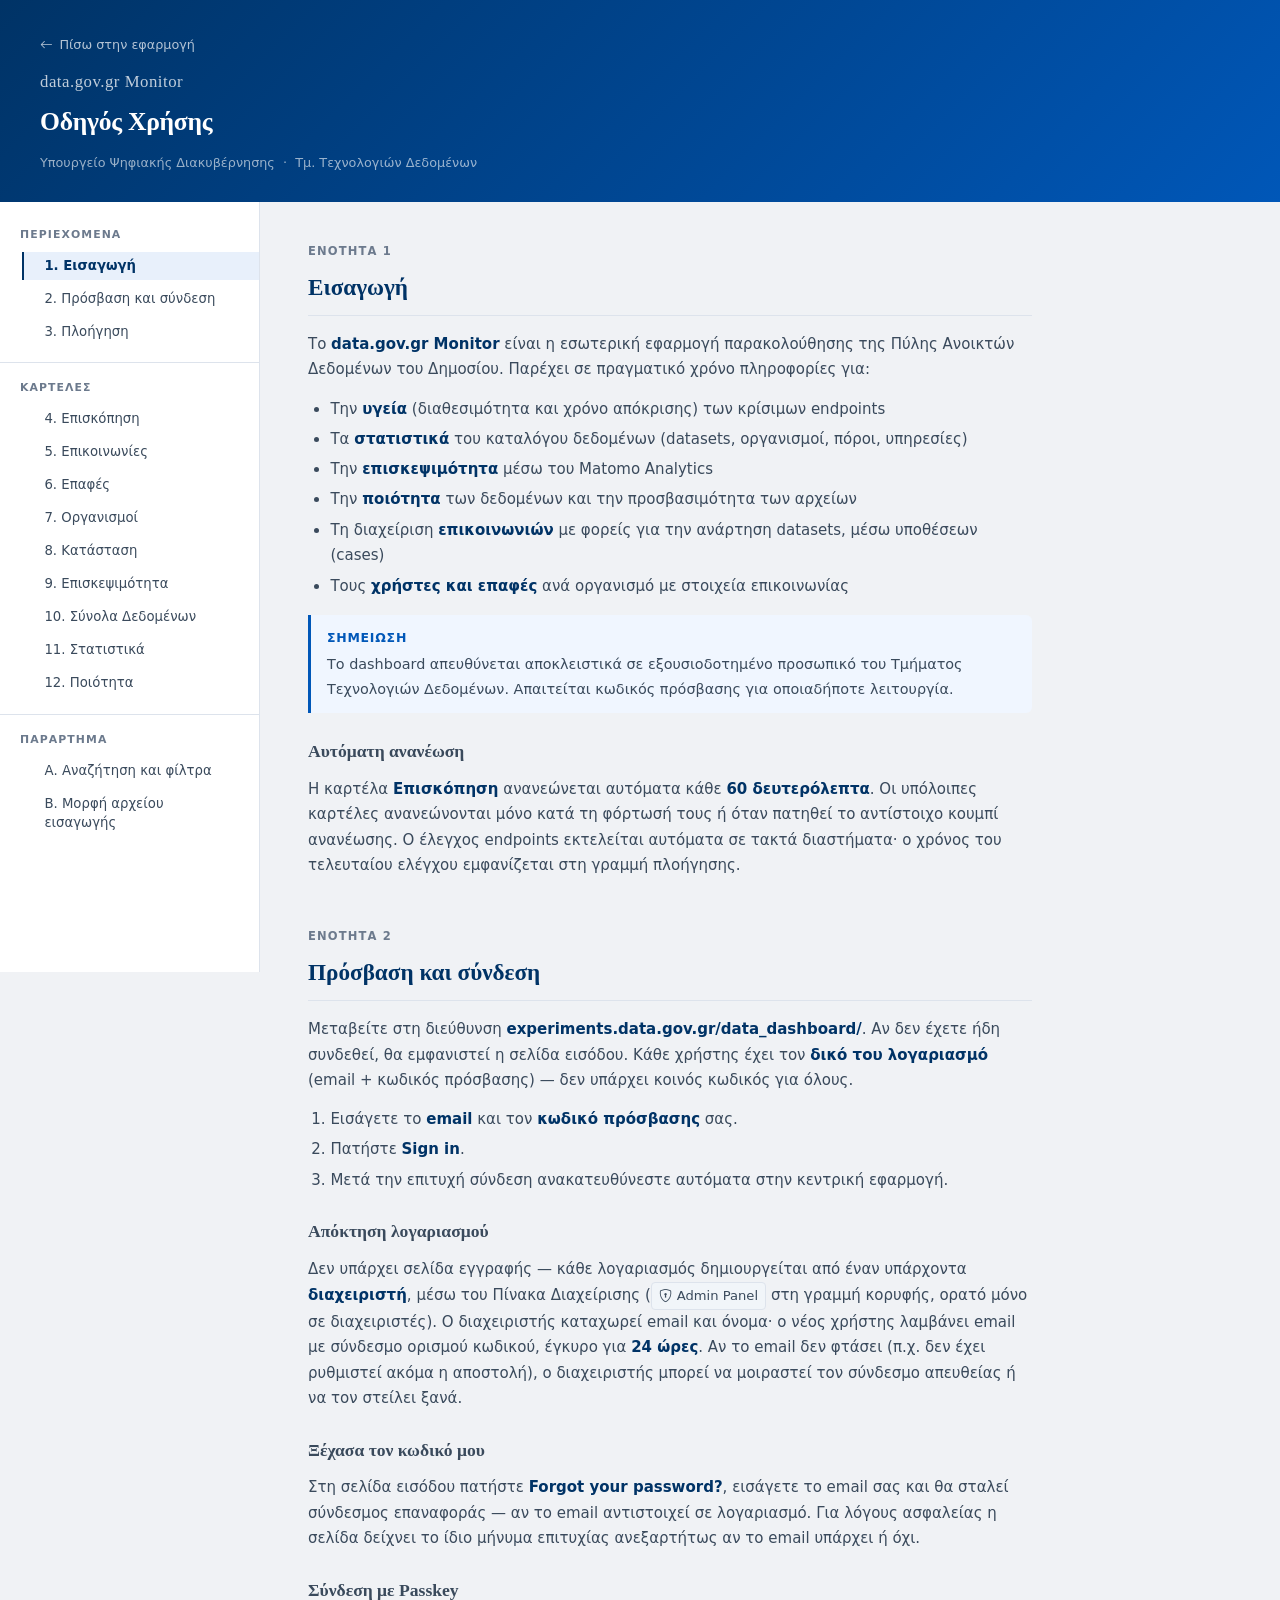
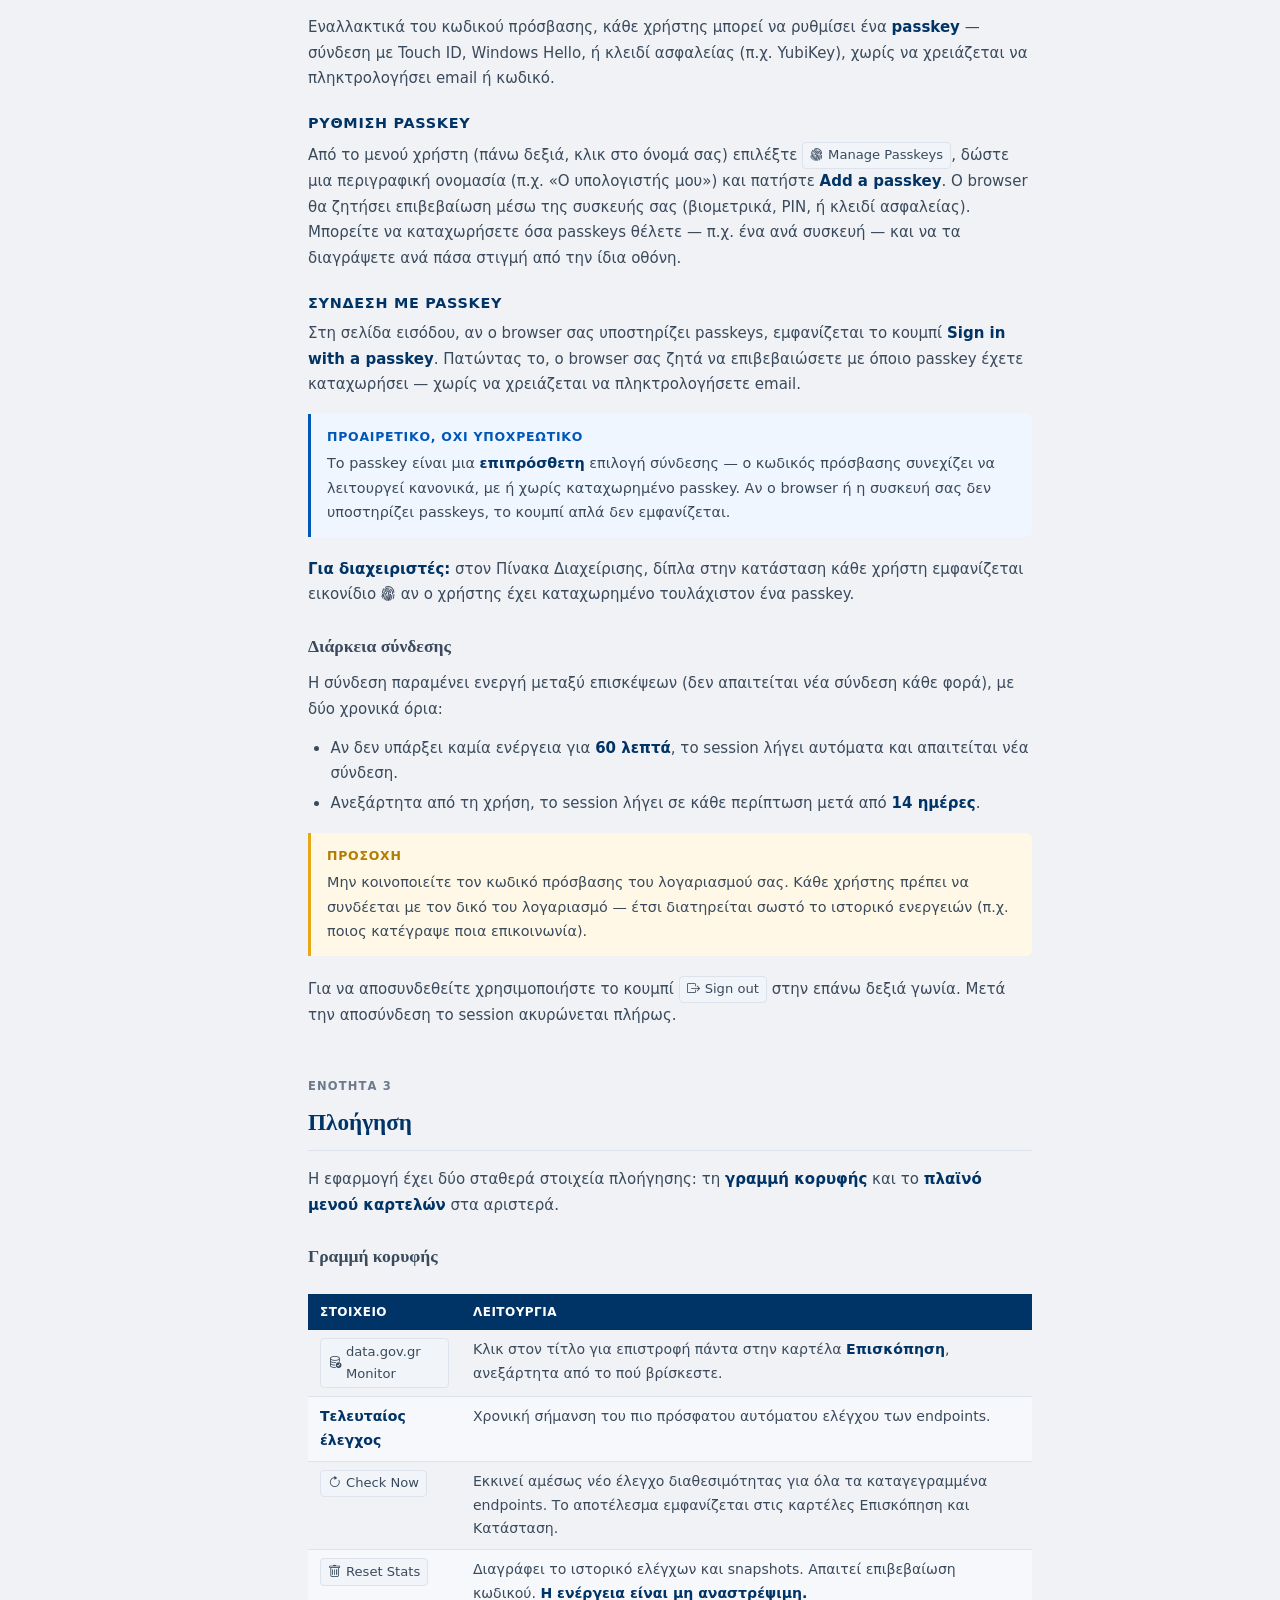
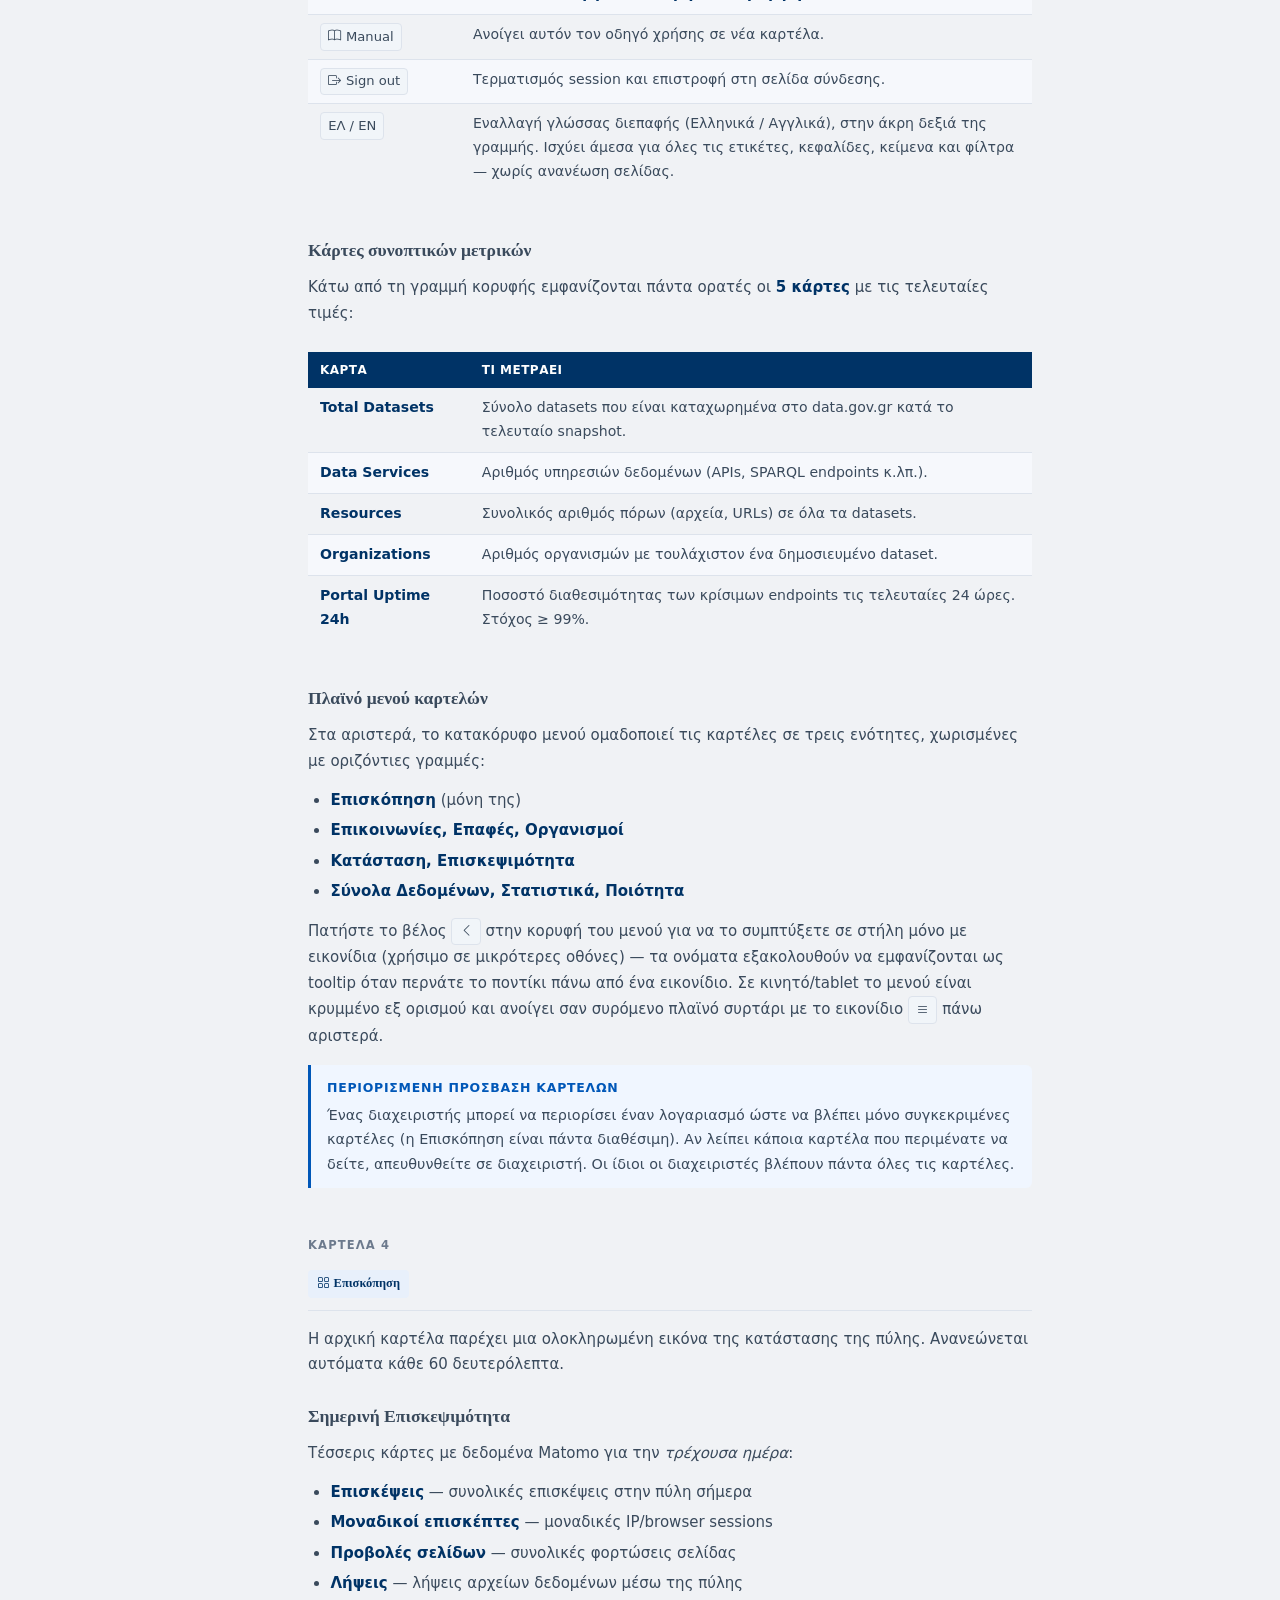
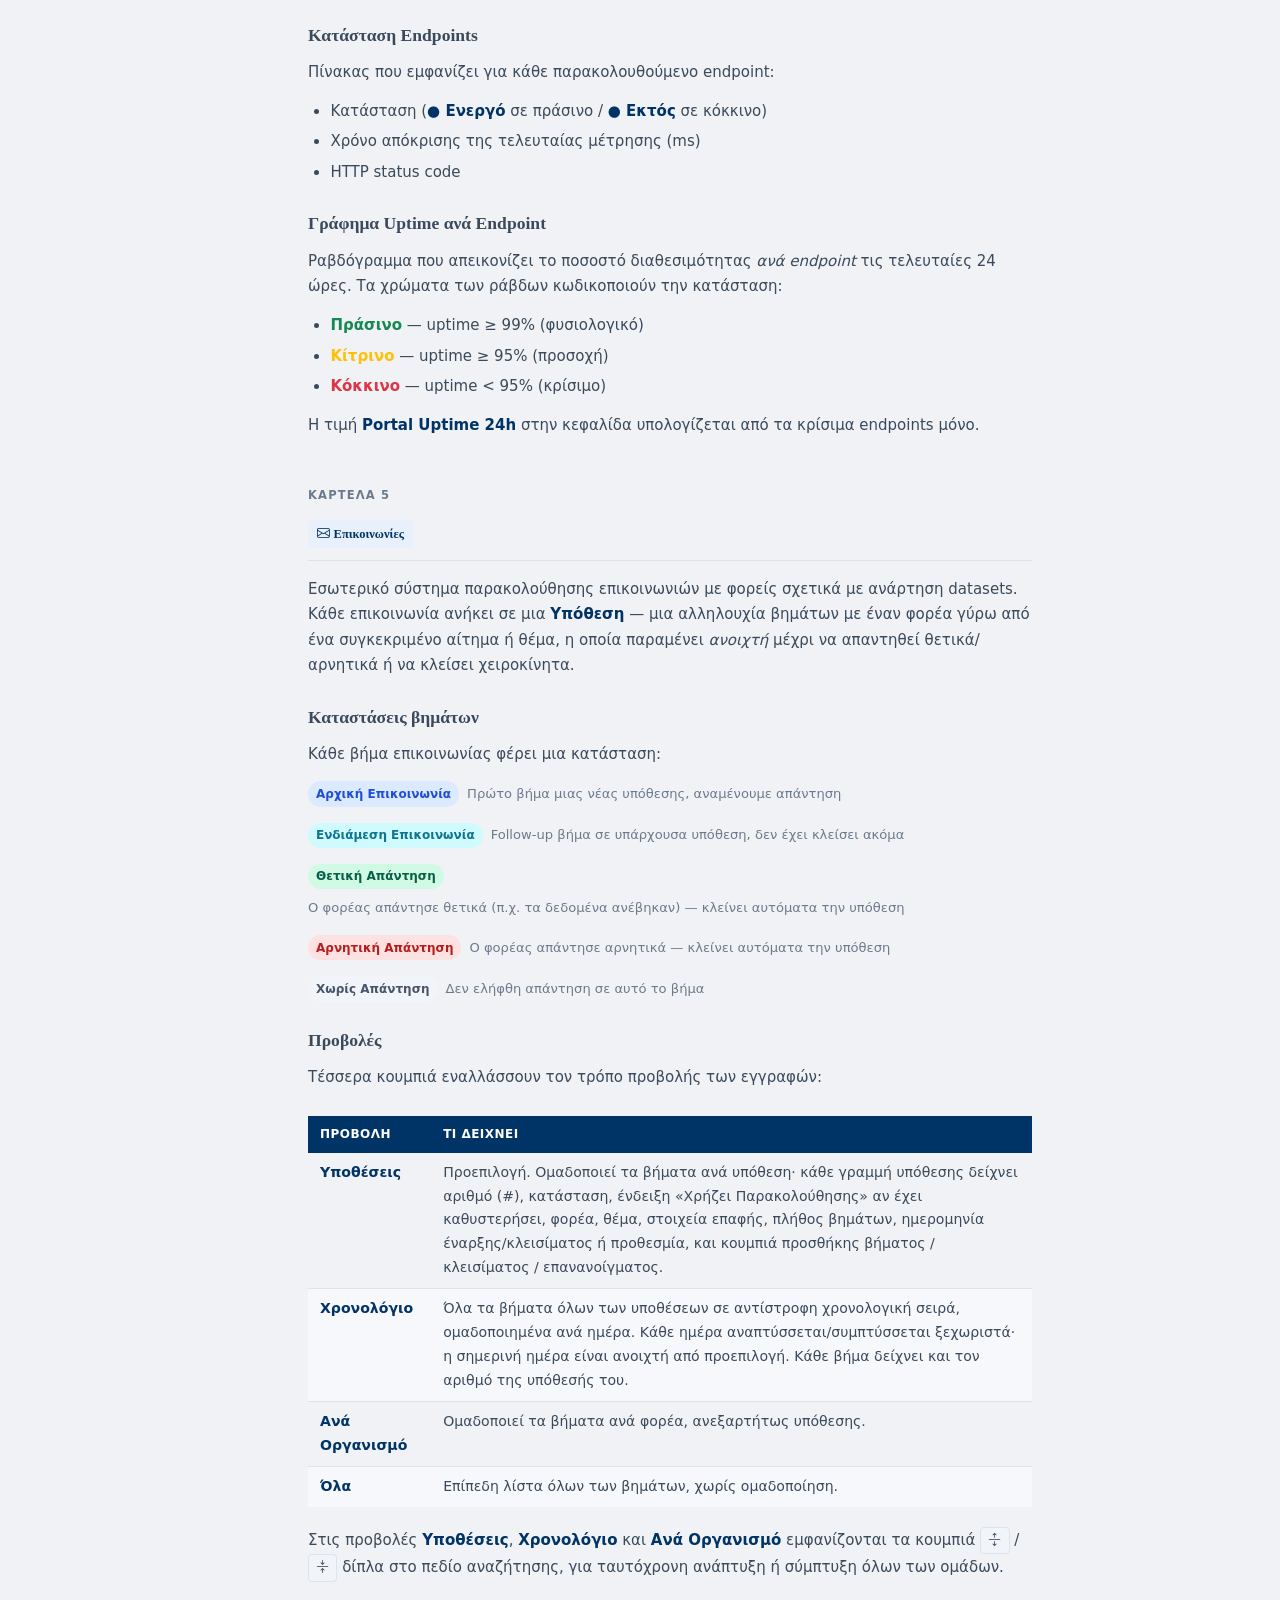
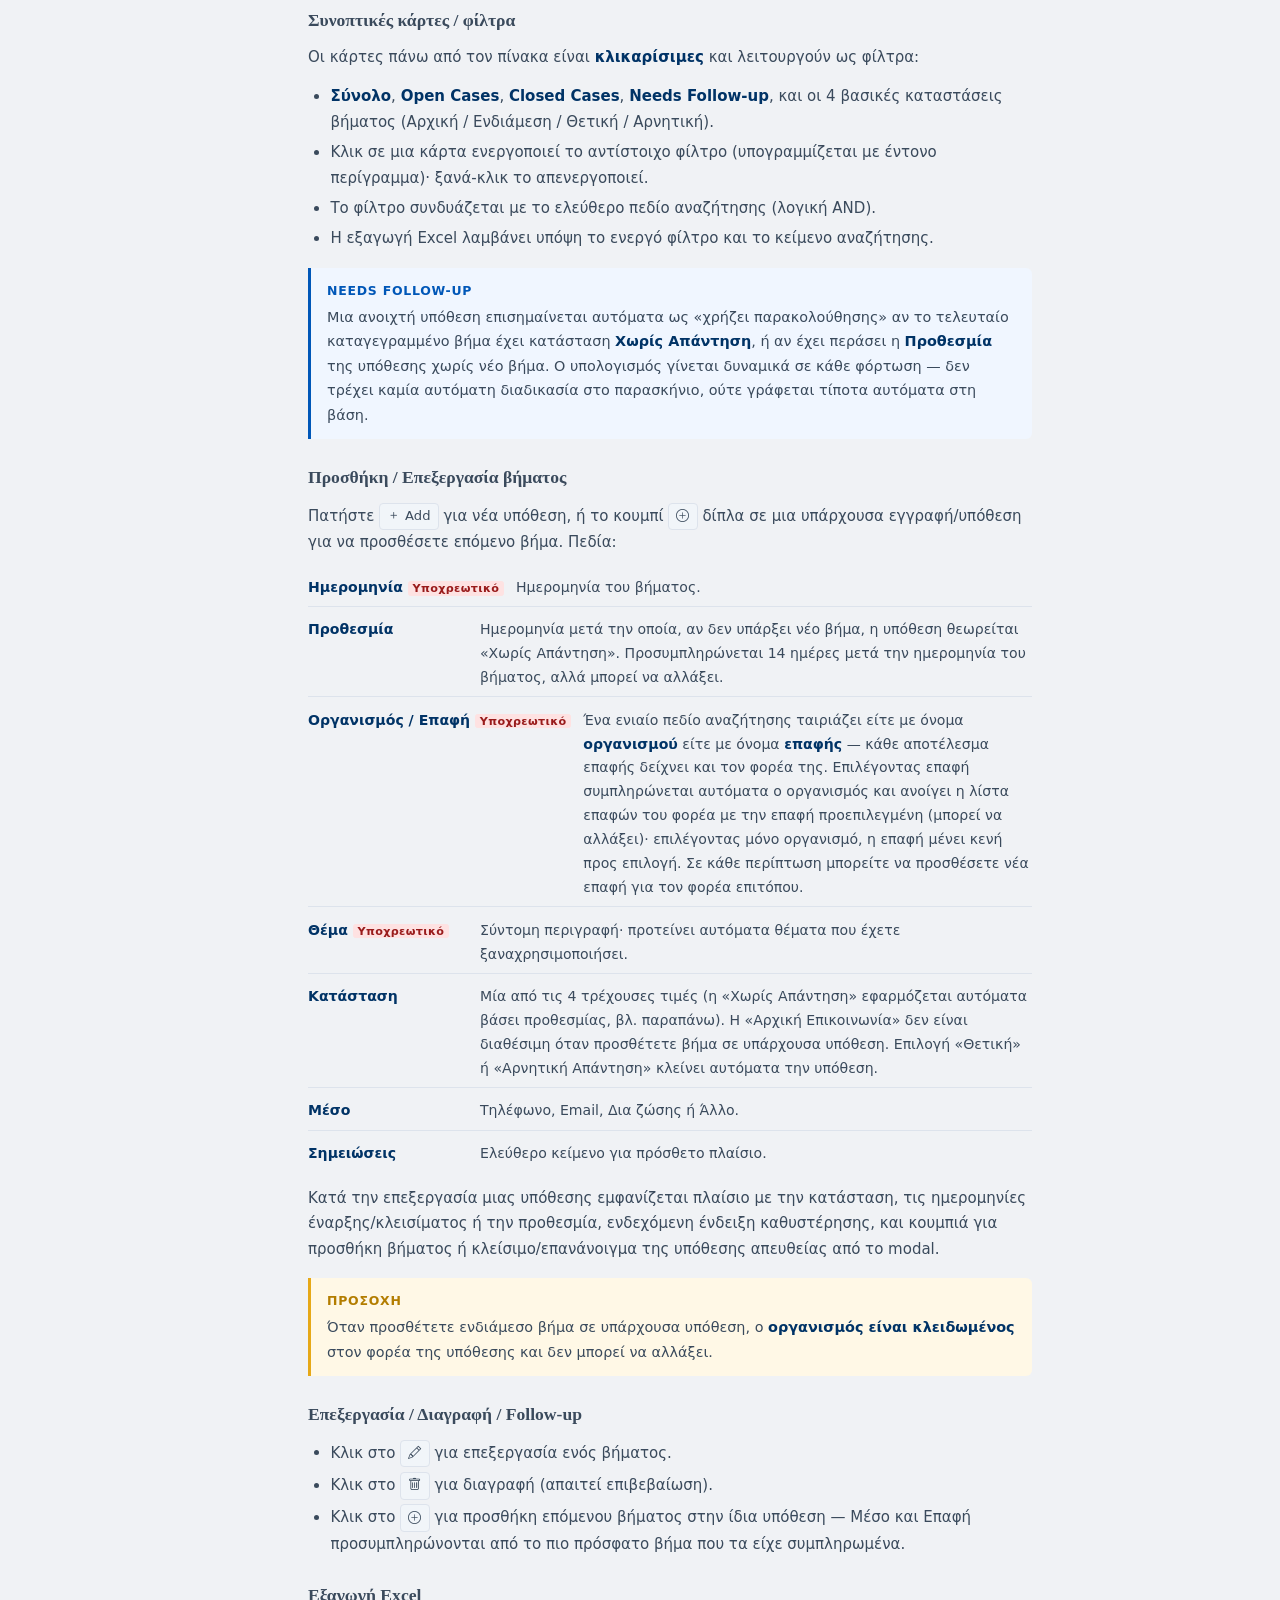
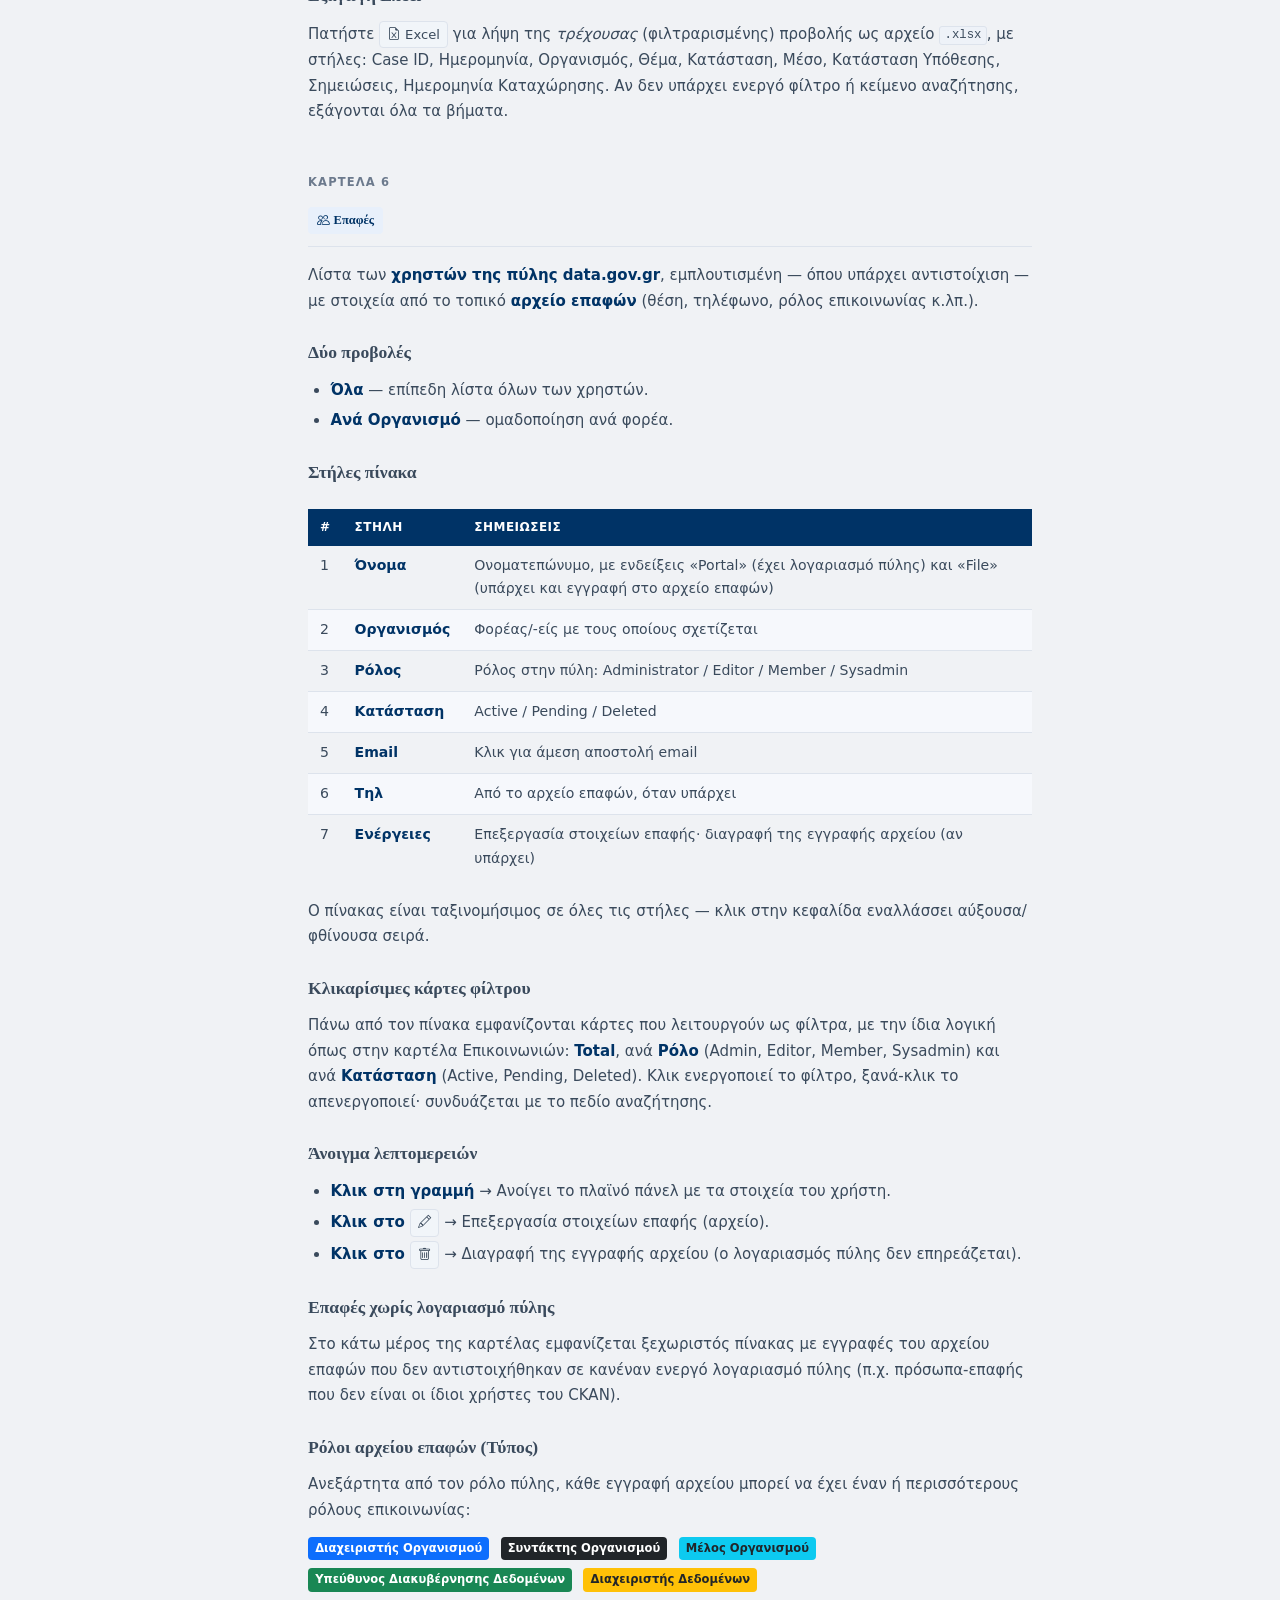
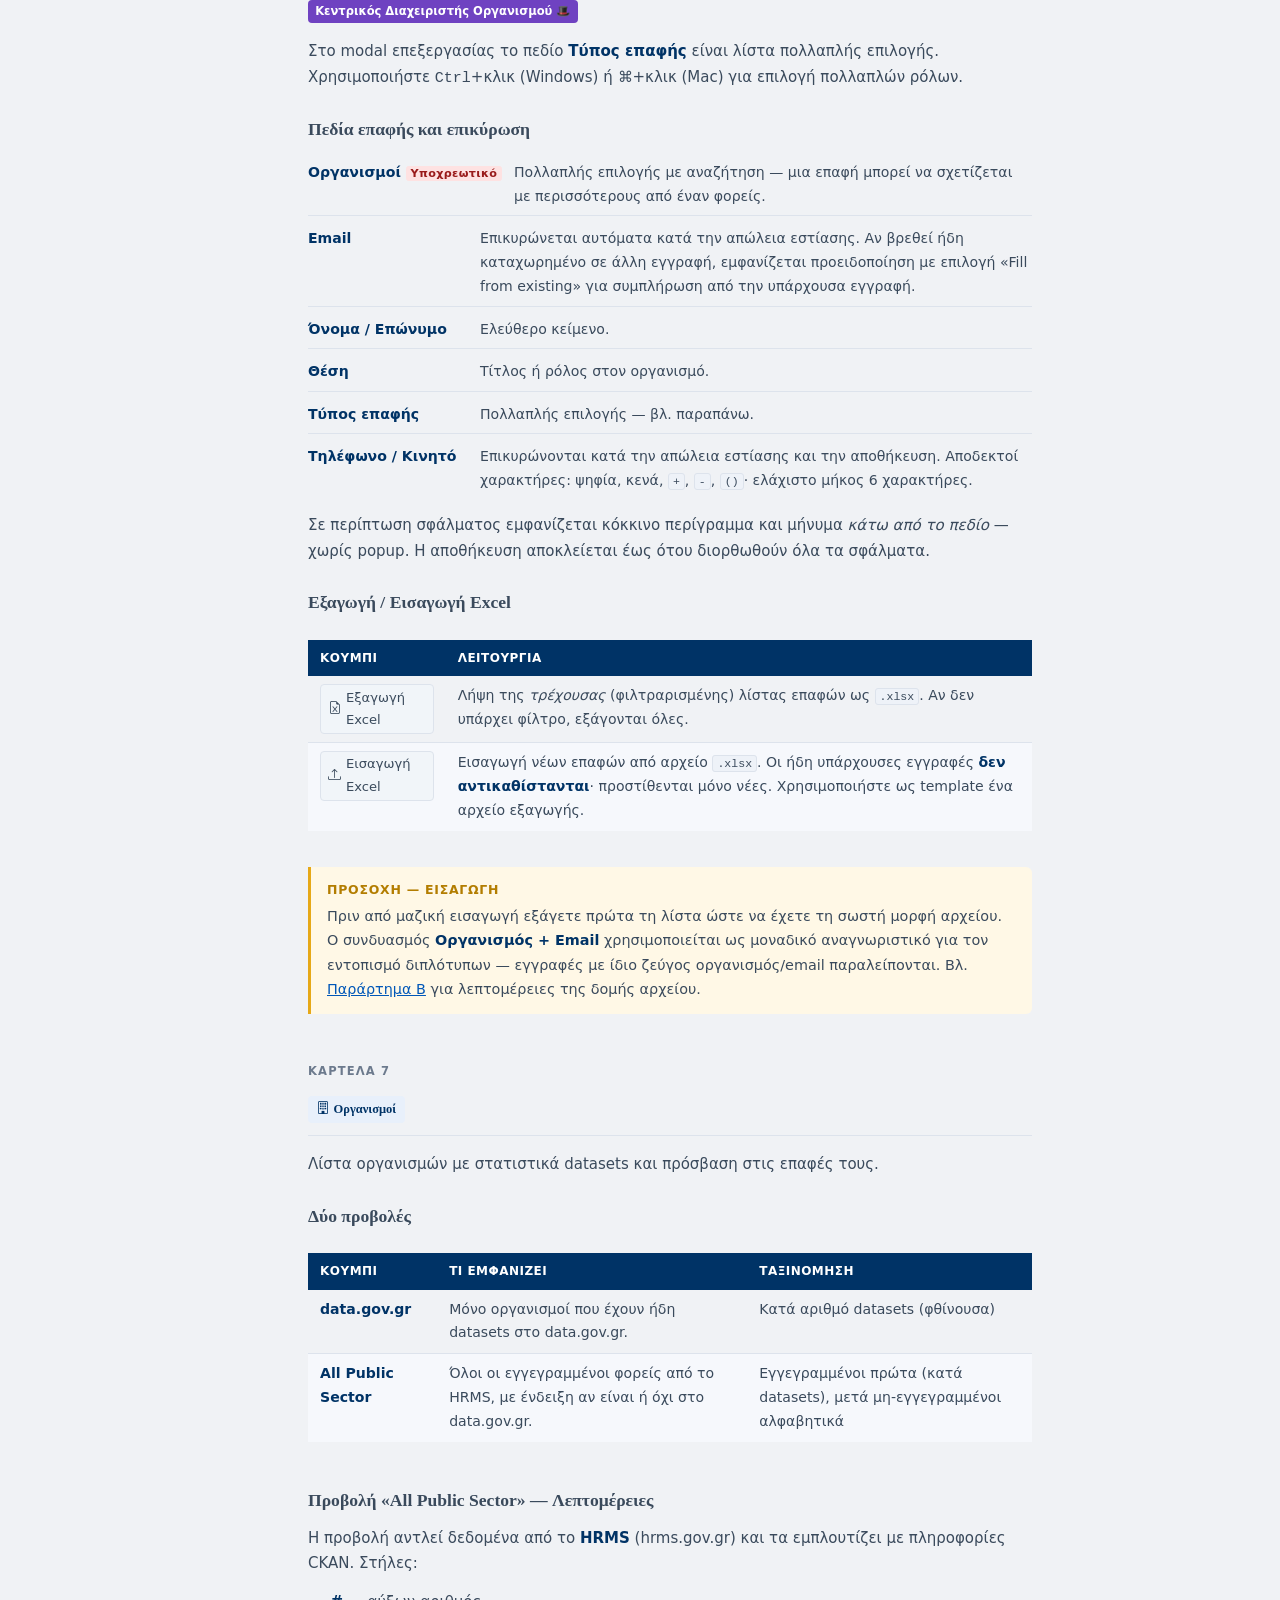
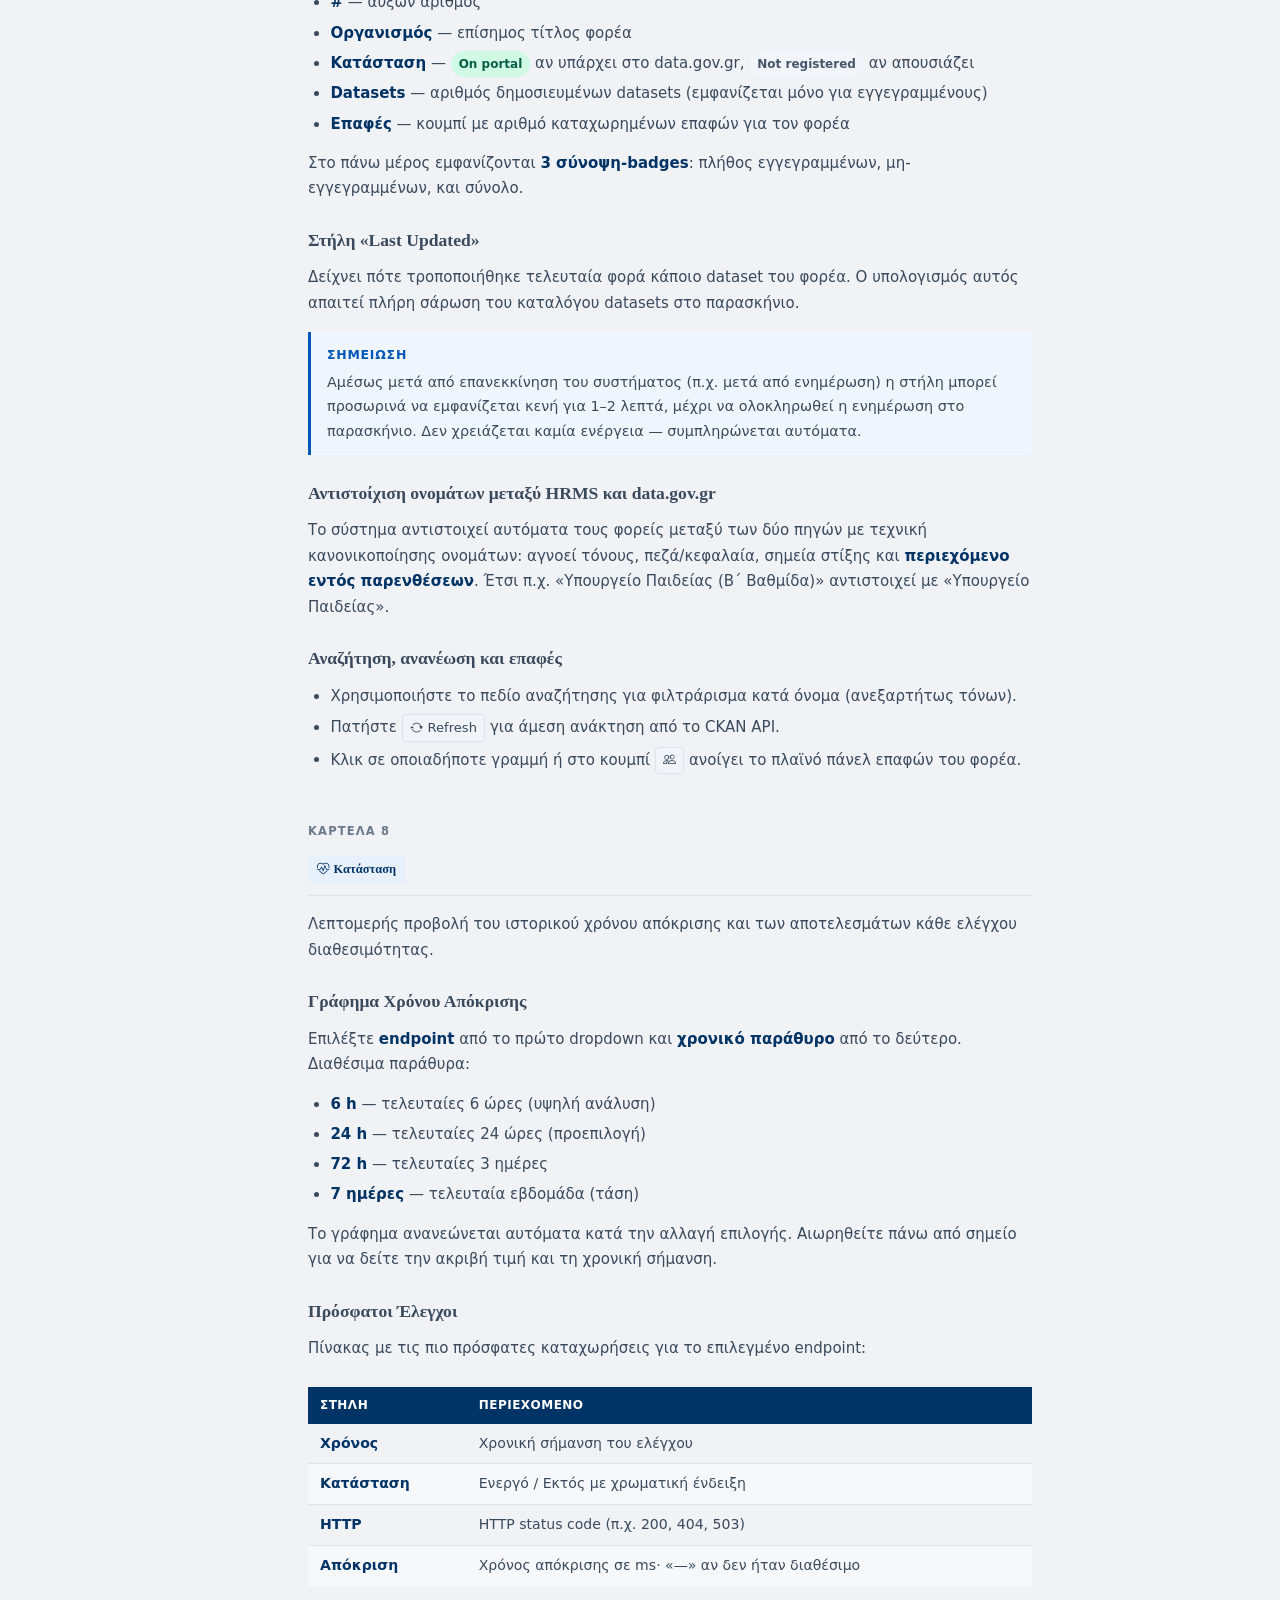
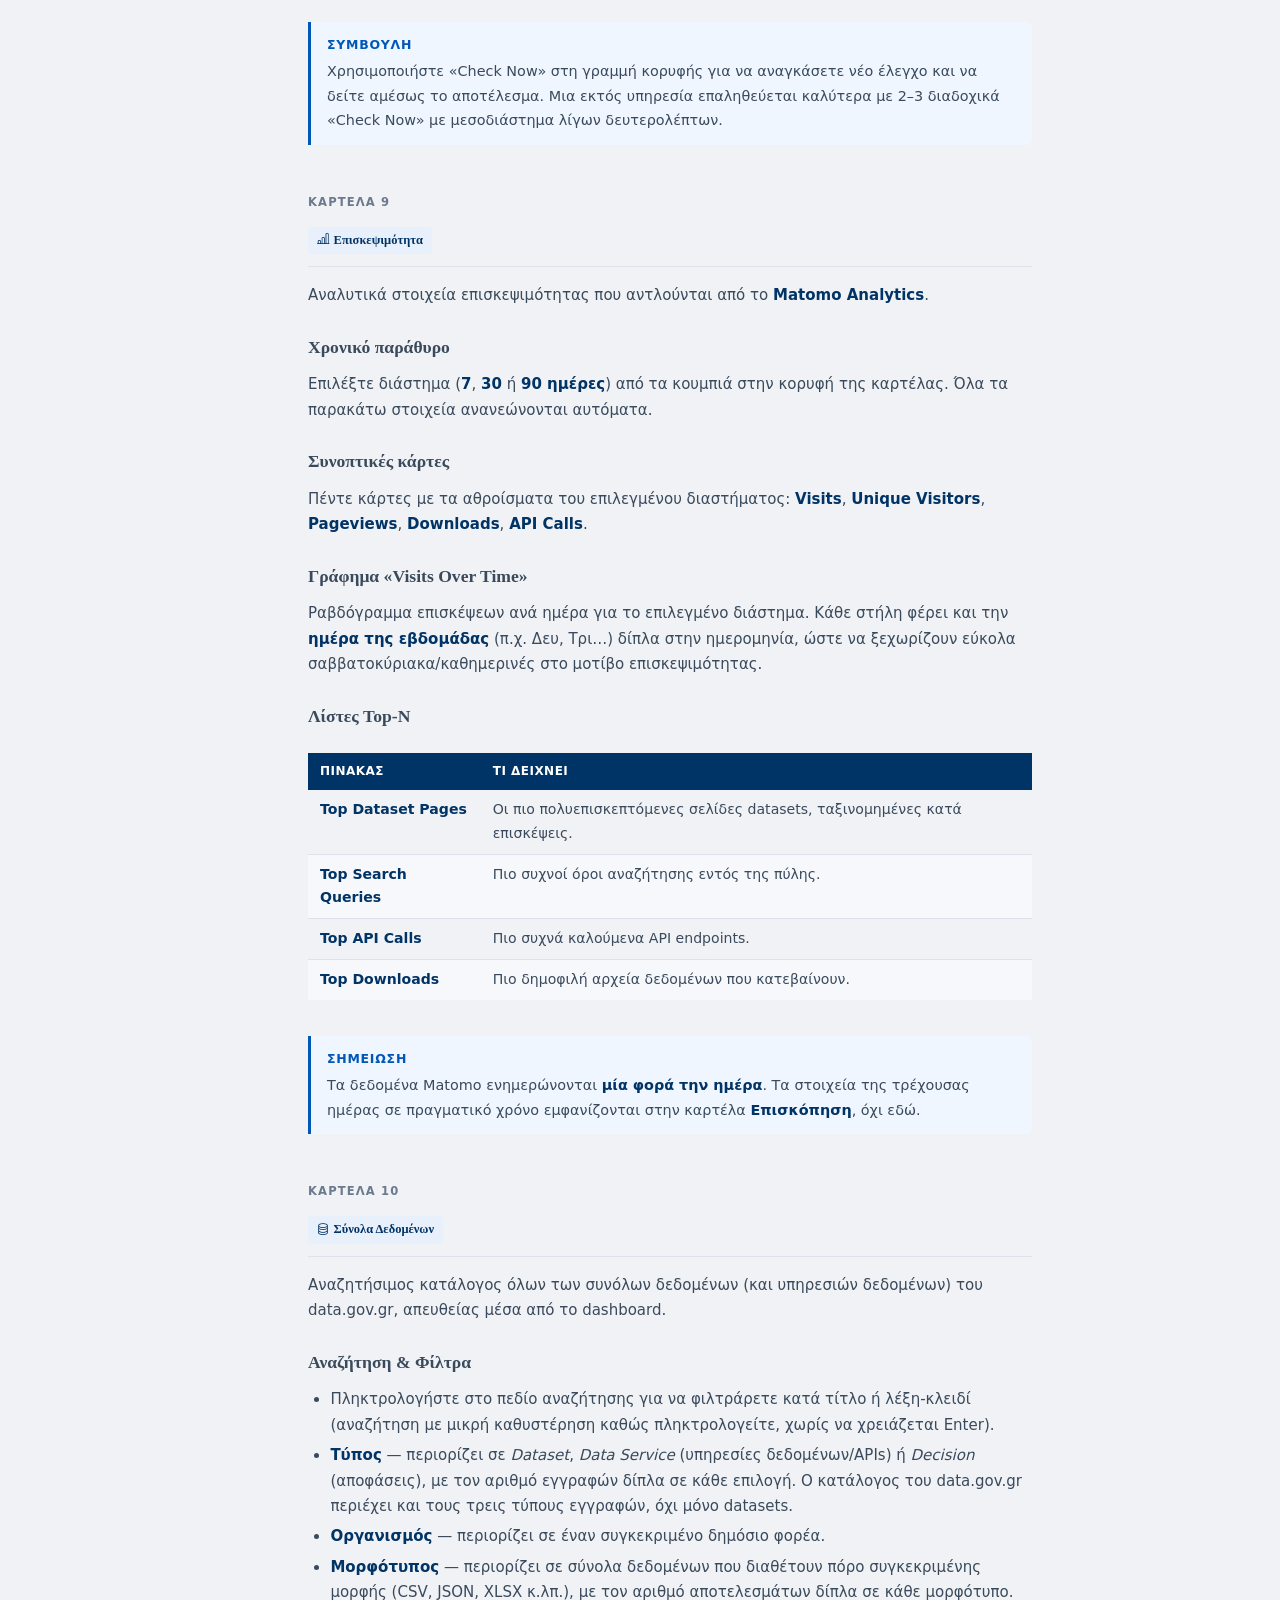
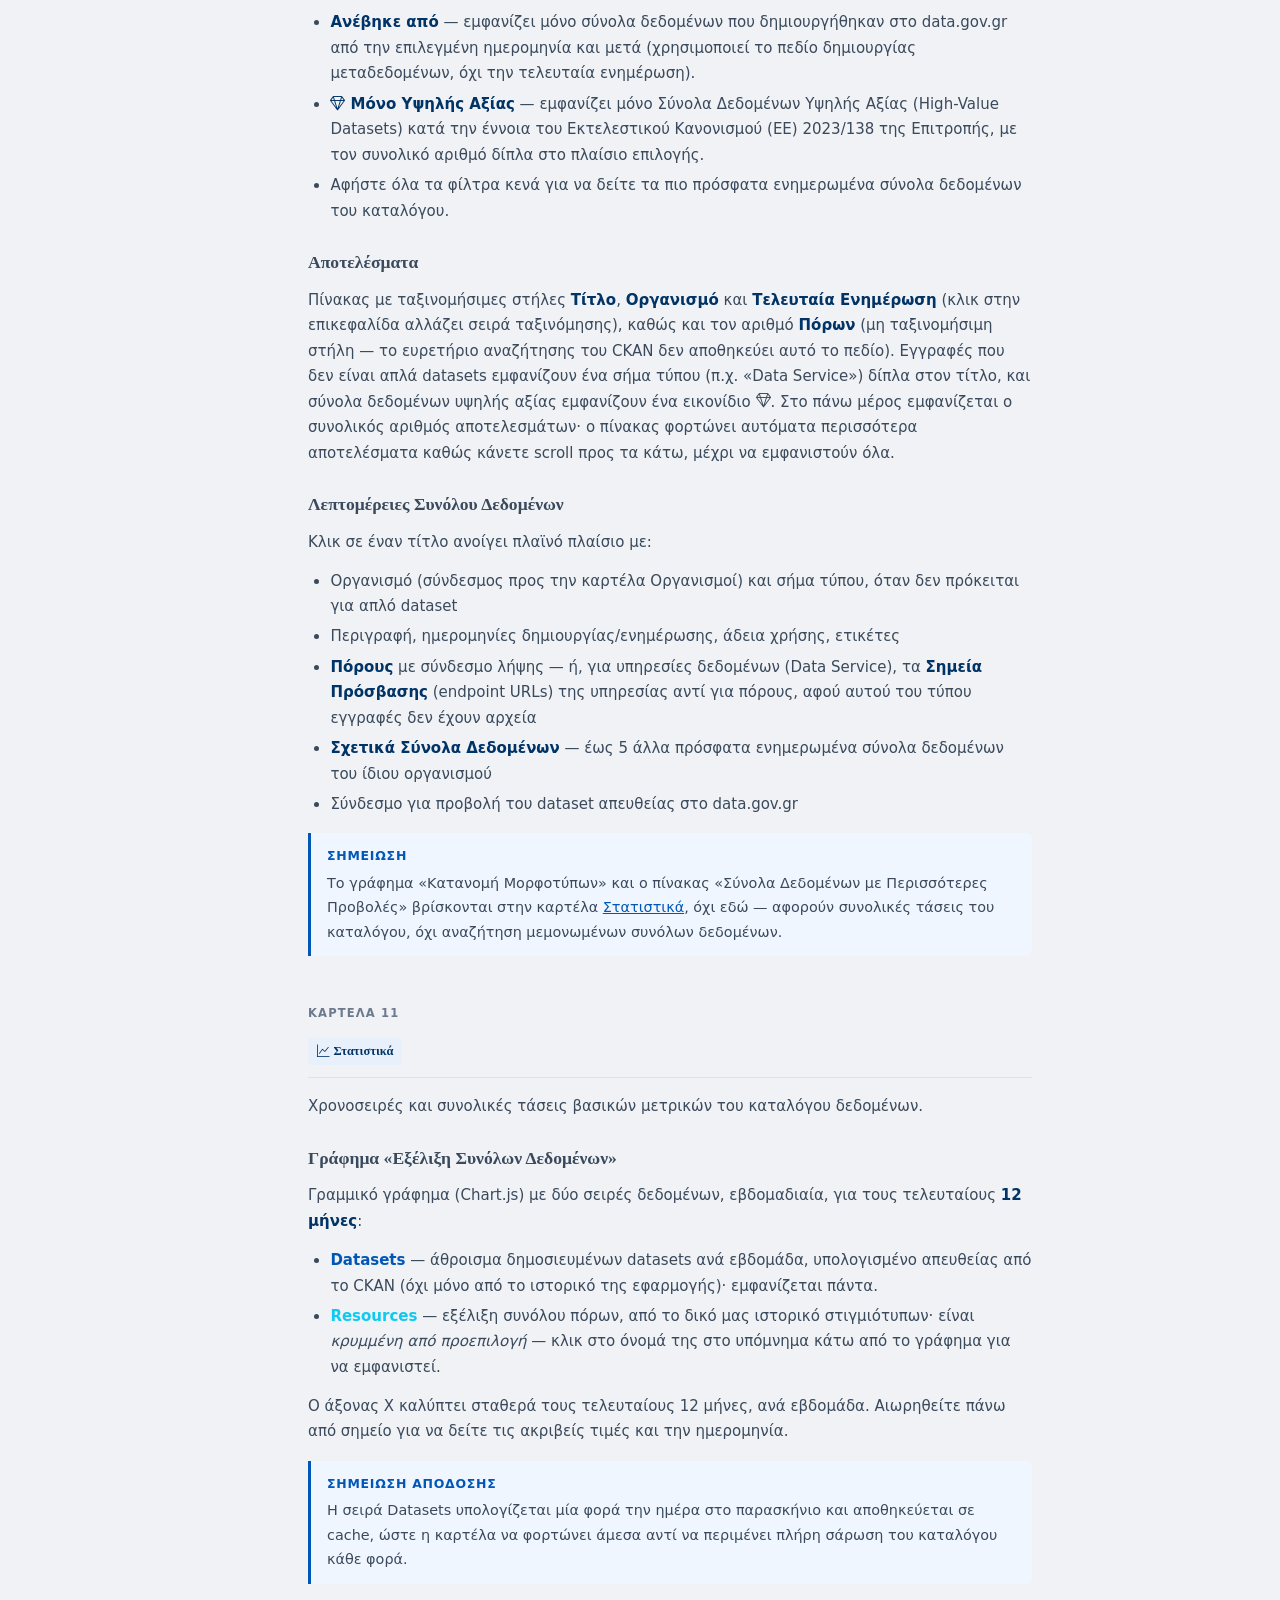
==== commit 541c49f9: "fix: rename Data Steward Greek label to Διαχειριστής Δεδομένων Also add the previously-missing Κεντρ" ====
--- a/static/manual.html
+++ b/static/manual.html
@@ -296,6 +296,7 @@
     .type-user   { background: #0dcaf0; color: #212529; }
     .type-officer{ background: #198754; }
     .type-steward{ background: #ffc107; color: #212529; }
+    .type-central{ background: #6f42c1; }
 
     /* ── Icon reference ───────────────────────────────── */
     .icon-ref {
@@ -767,7 +768,8 @@
         <span class="type-badge type-editor">Συντάκτης Οργανισμού</span>
         <span class="type-badge type-user">Μέλος Οργανισμού</span>
         <span class="type-badge type-officer">Υπεύθυνος Διακυβέρνησης Δεδομένων</span>
-        <span class="type-badge type-steward">Θεματοφύλακας Δεδομένων</span>
+        <span class="type-badge type-steward">Διαχειριστής Δεδομένων</span>
+        <span class="type-badge type-central">Κεντρικός Διαχειριστής Οργανισμού 🎩</span>
       </div>
       <p>Στο modal επεξεργασίας το πεδίο <strong>Τύπος επαφής</strong> είναι λίστα πολλαπλής επιλογής. Χρησιμοποιήστε <kbd>Ctrl</kbd>+κλικ (Windows) ή <kbd>⌘</kbd>+κλικ (Mac) για επιλογή πολλαπλών ρόλων.</p>
 
@@ -1138,7 +1140,7 @@
             <tr><td><code>Org Editor</code></td><td><code>Συντάκτης Οργανισμού</code></td></tr>
             <tr><td><code>Org Member</code></td><td><code>Μέλος Οργανισμού</code></td></tr>
             <tr><td><code>Data Governance Officer</code></td><td><code>Υπεύθυνος Διακυβέρνησης Δεδομένων</code></td></tr>
-            <tr><td><code>Data Steward</code></td><td><code>Θεματοφύλακας Δεδομένων</code></td></tr>
+            <tr><td><code>Data Steward</code></td><td><code>Διαχειριστής Δεδομένων</code></td></tr>
             <tr><td><code>Κεντρικός Διαχειριστής Οργανισμού</code></td><td><code>Κεντρικός Διαχειριστής Οργανισμού</code> 🎩</td></tr>
           </tbody>
         </table>
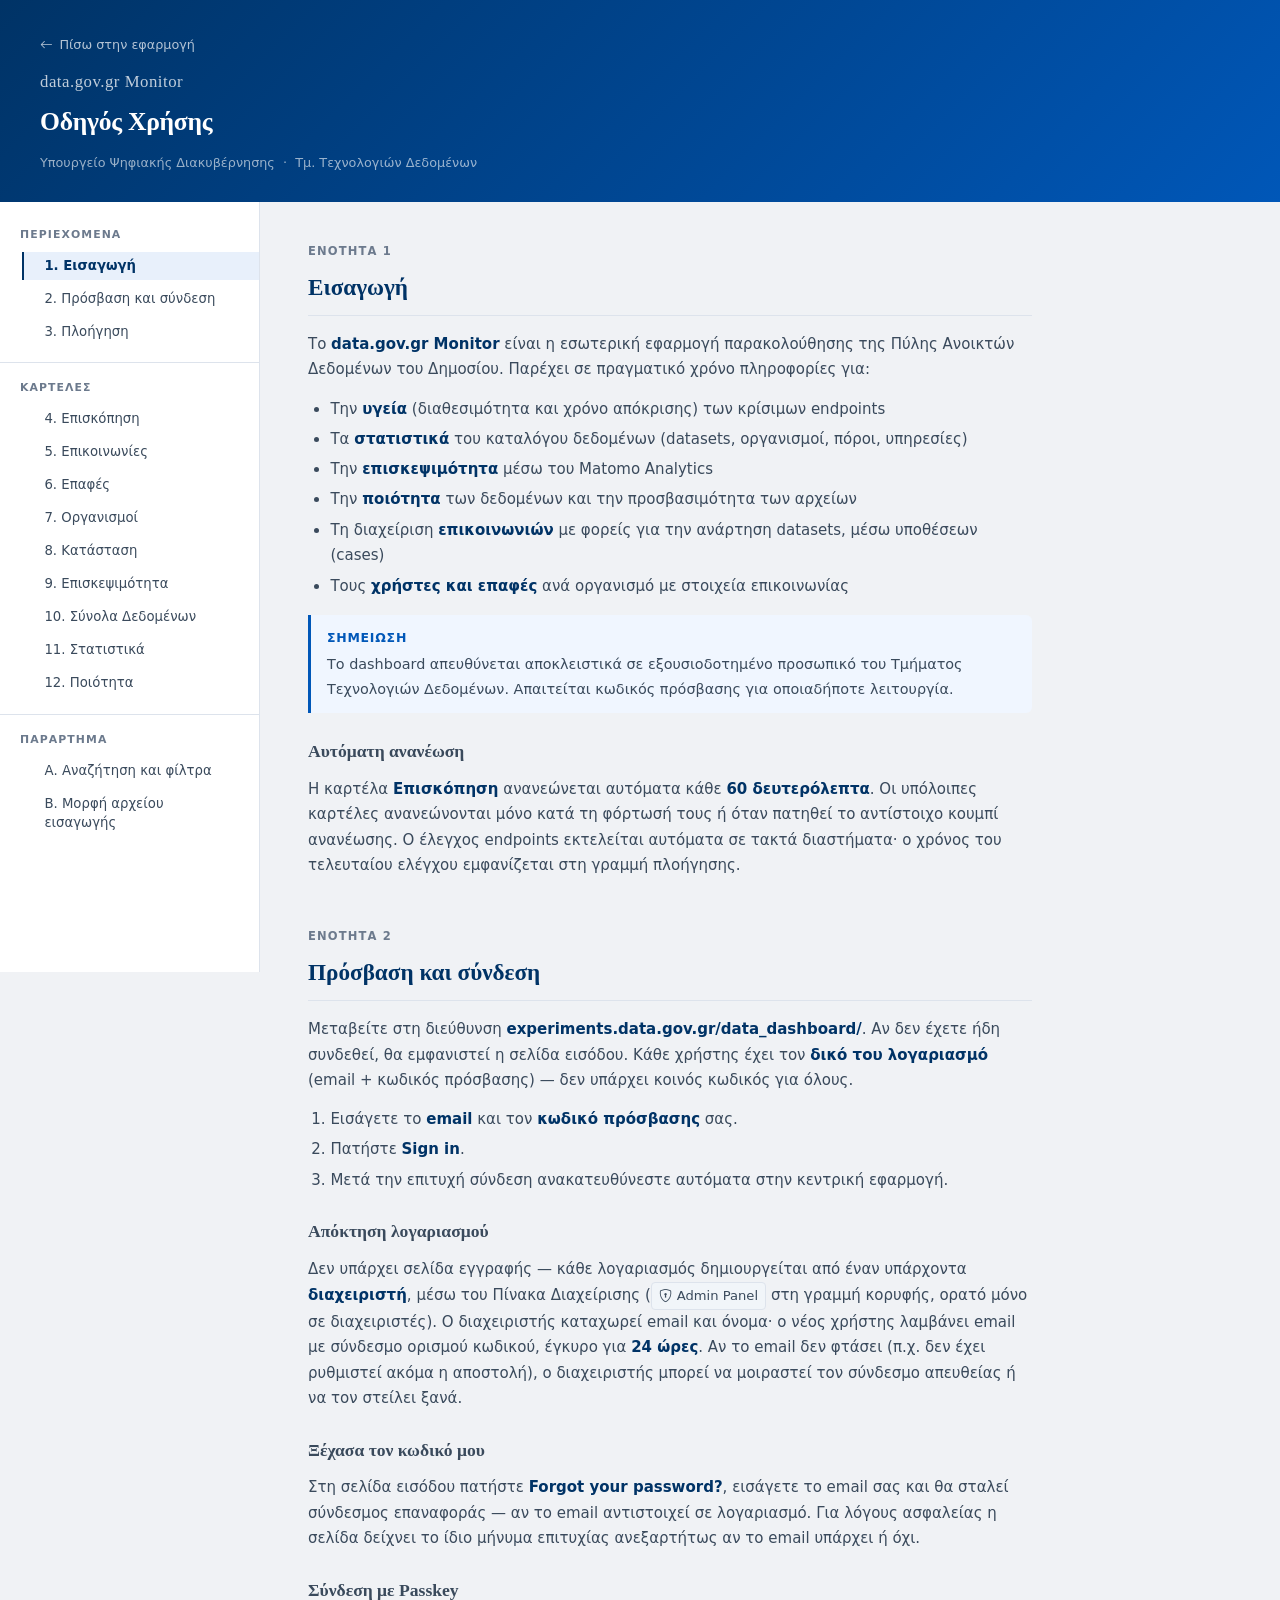
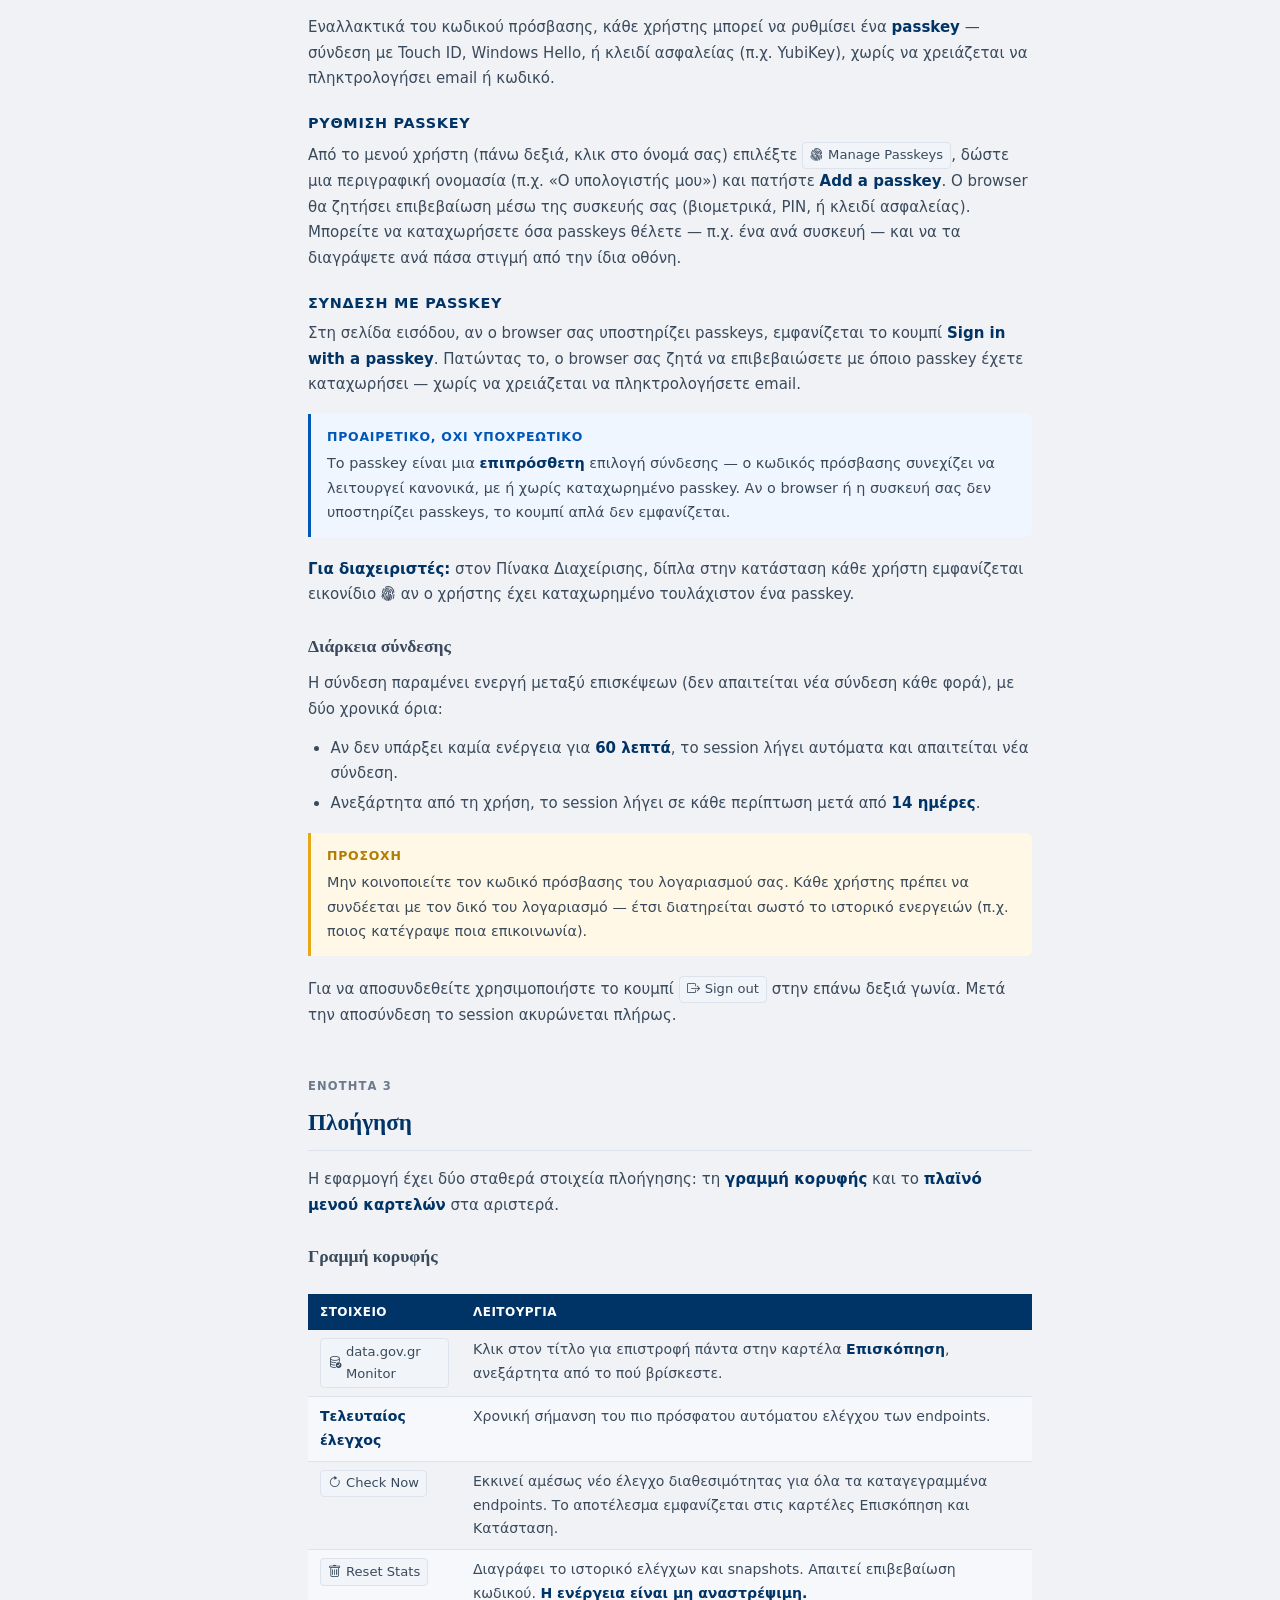
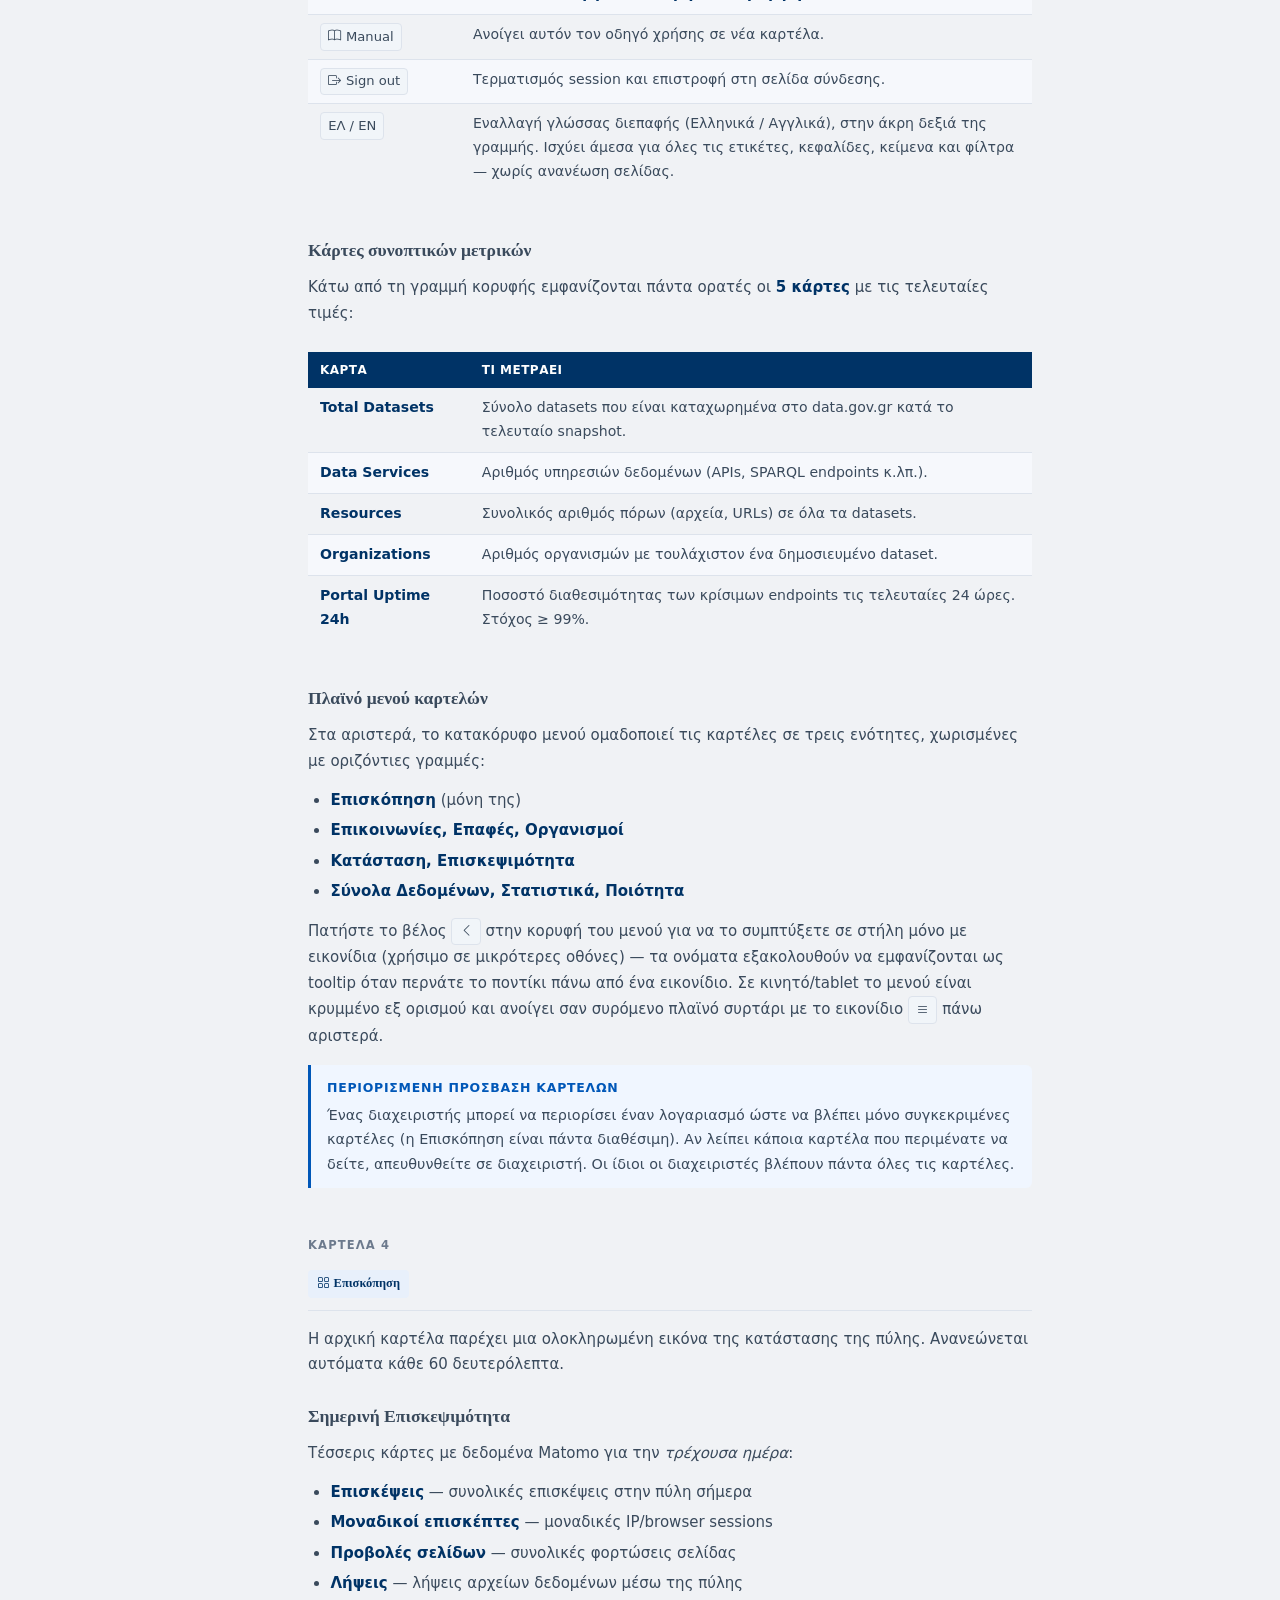
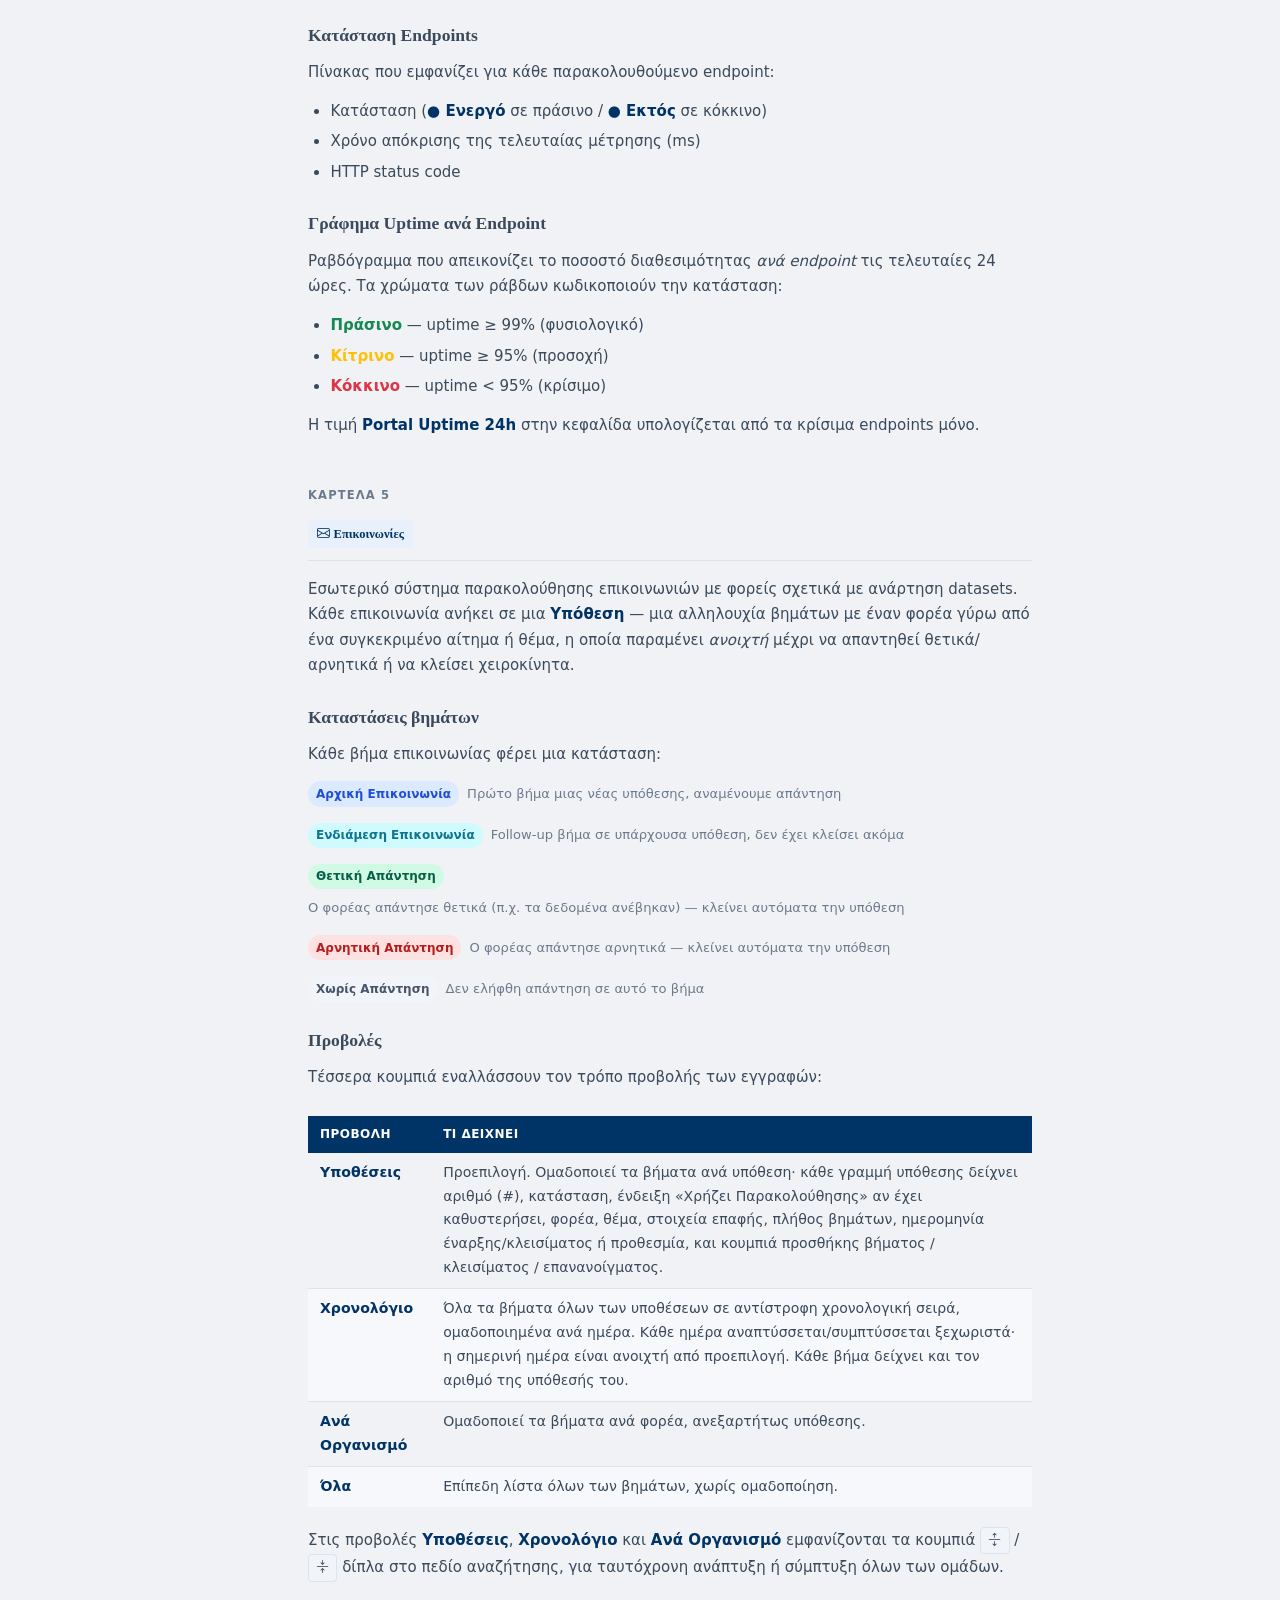
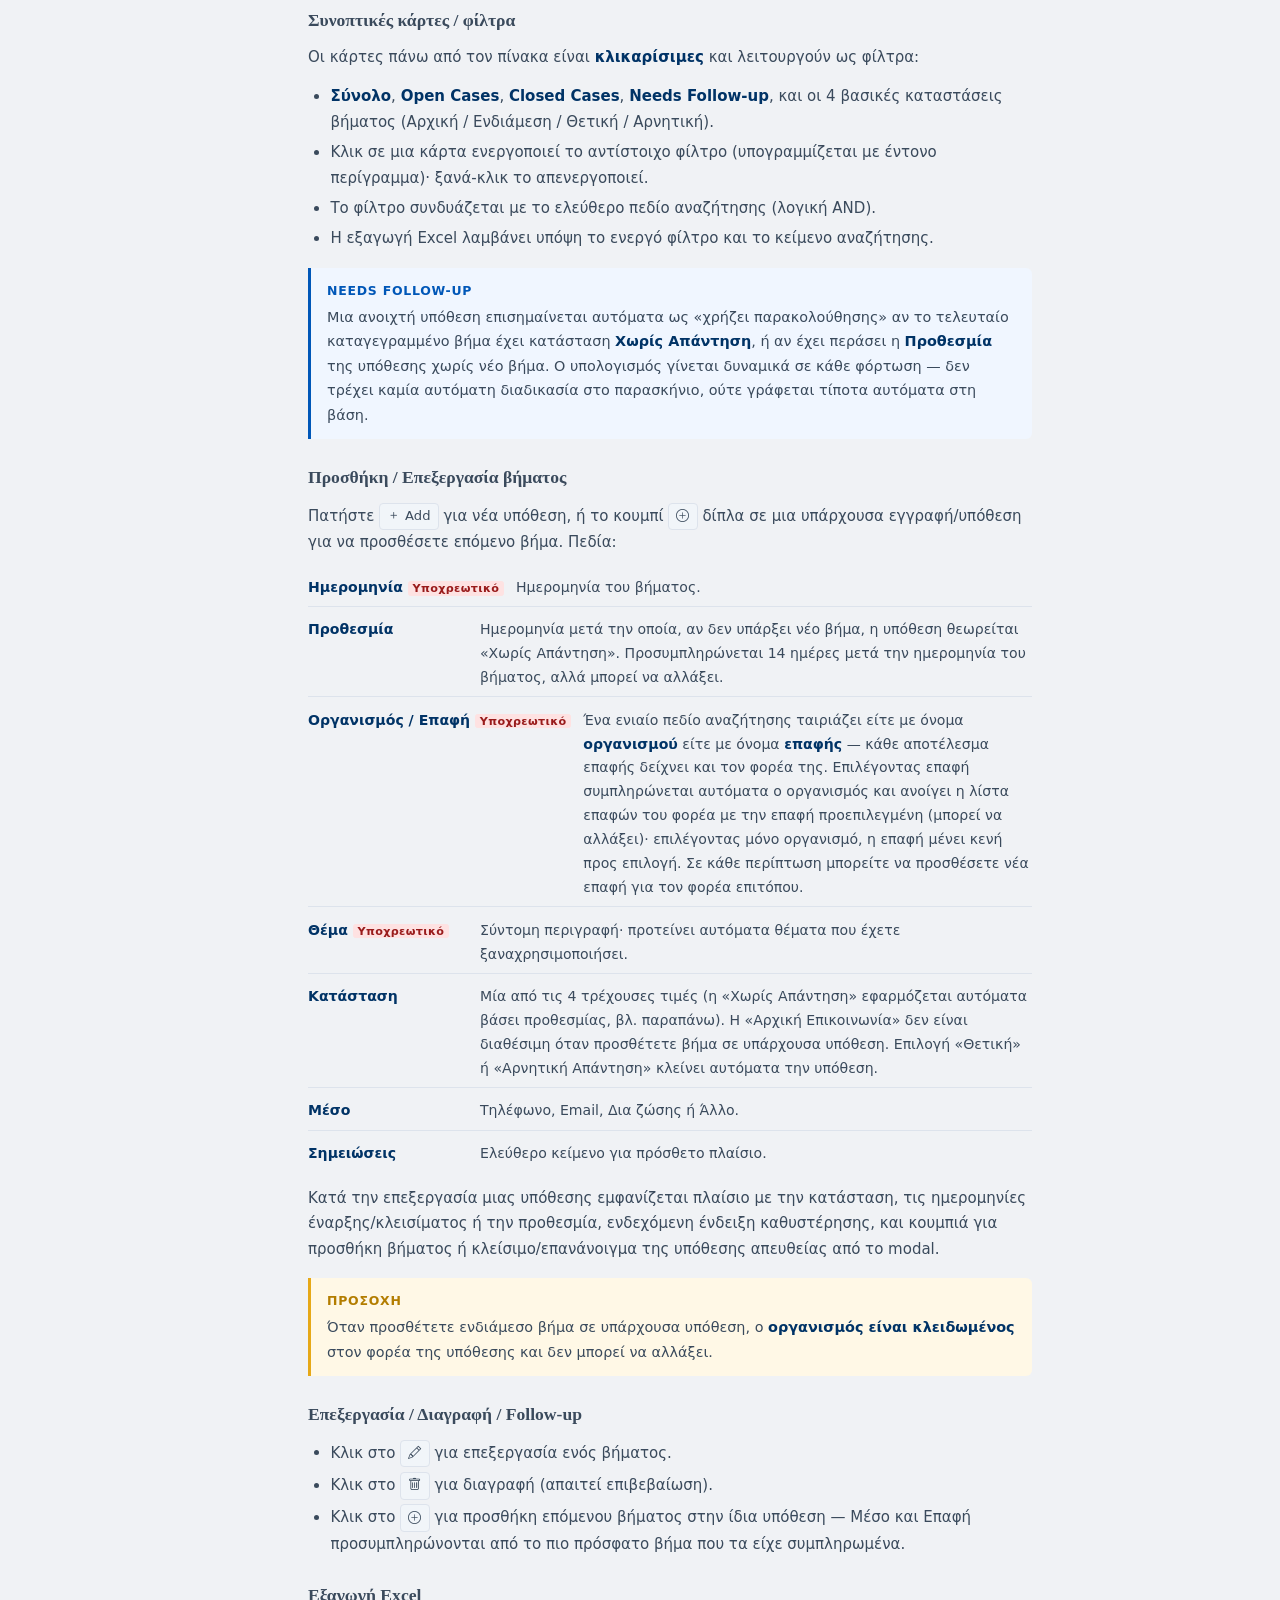
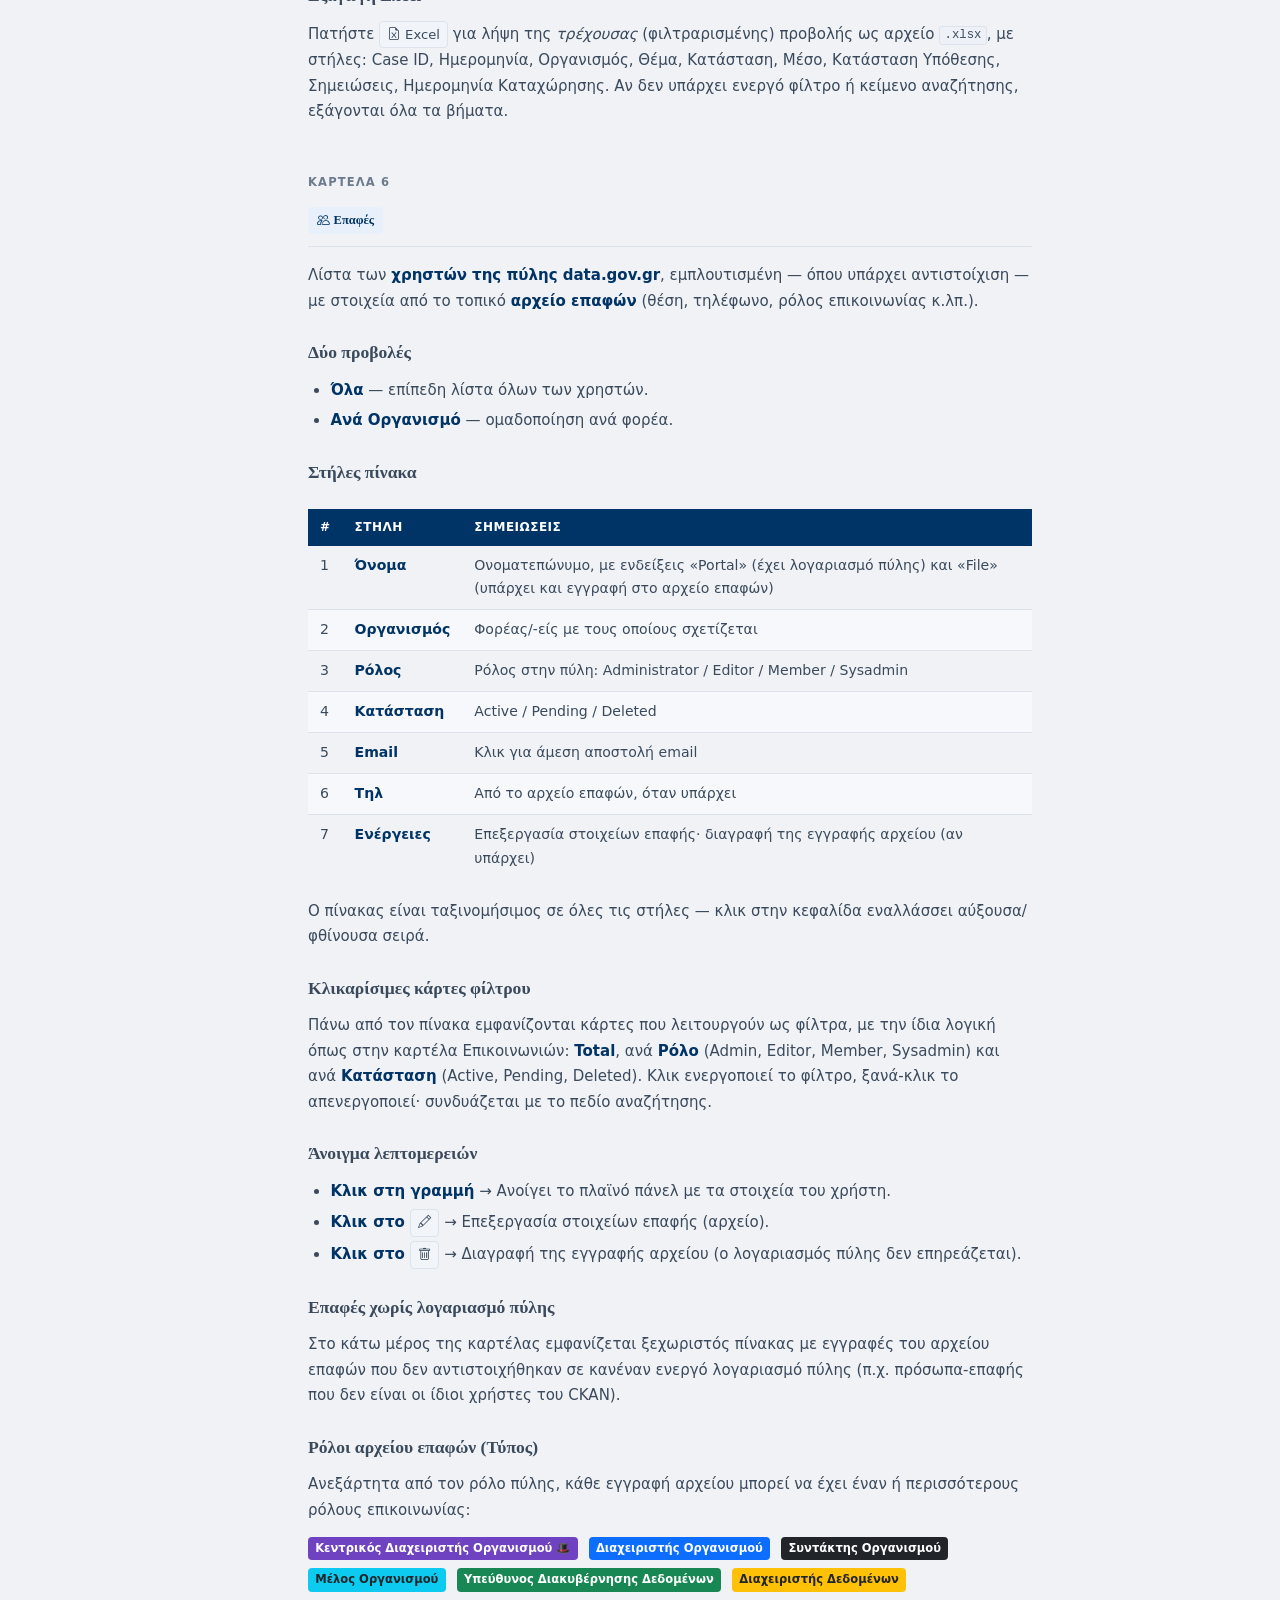
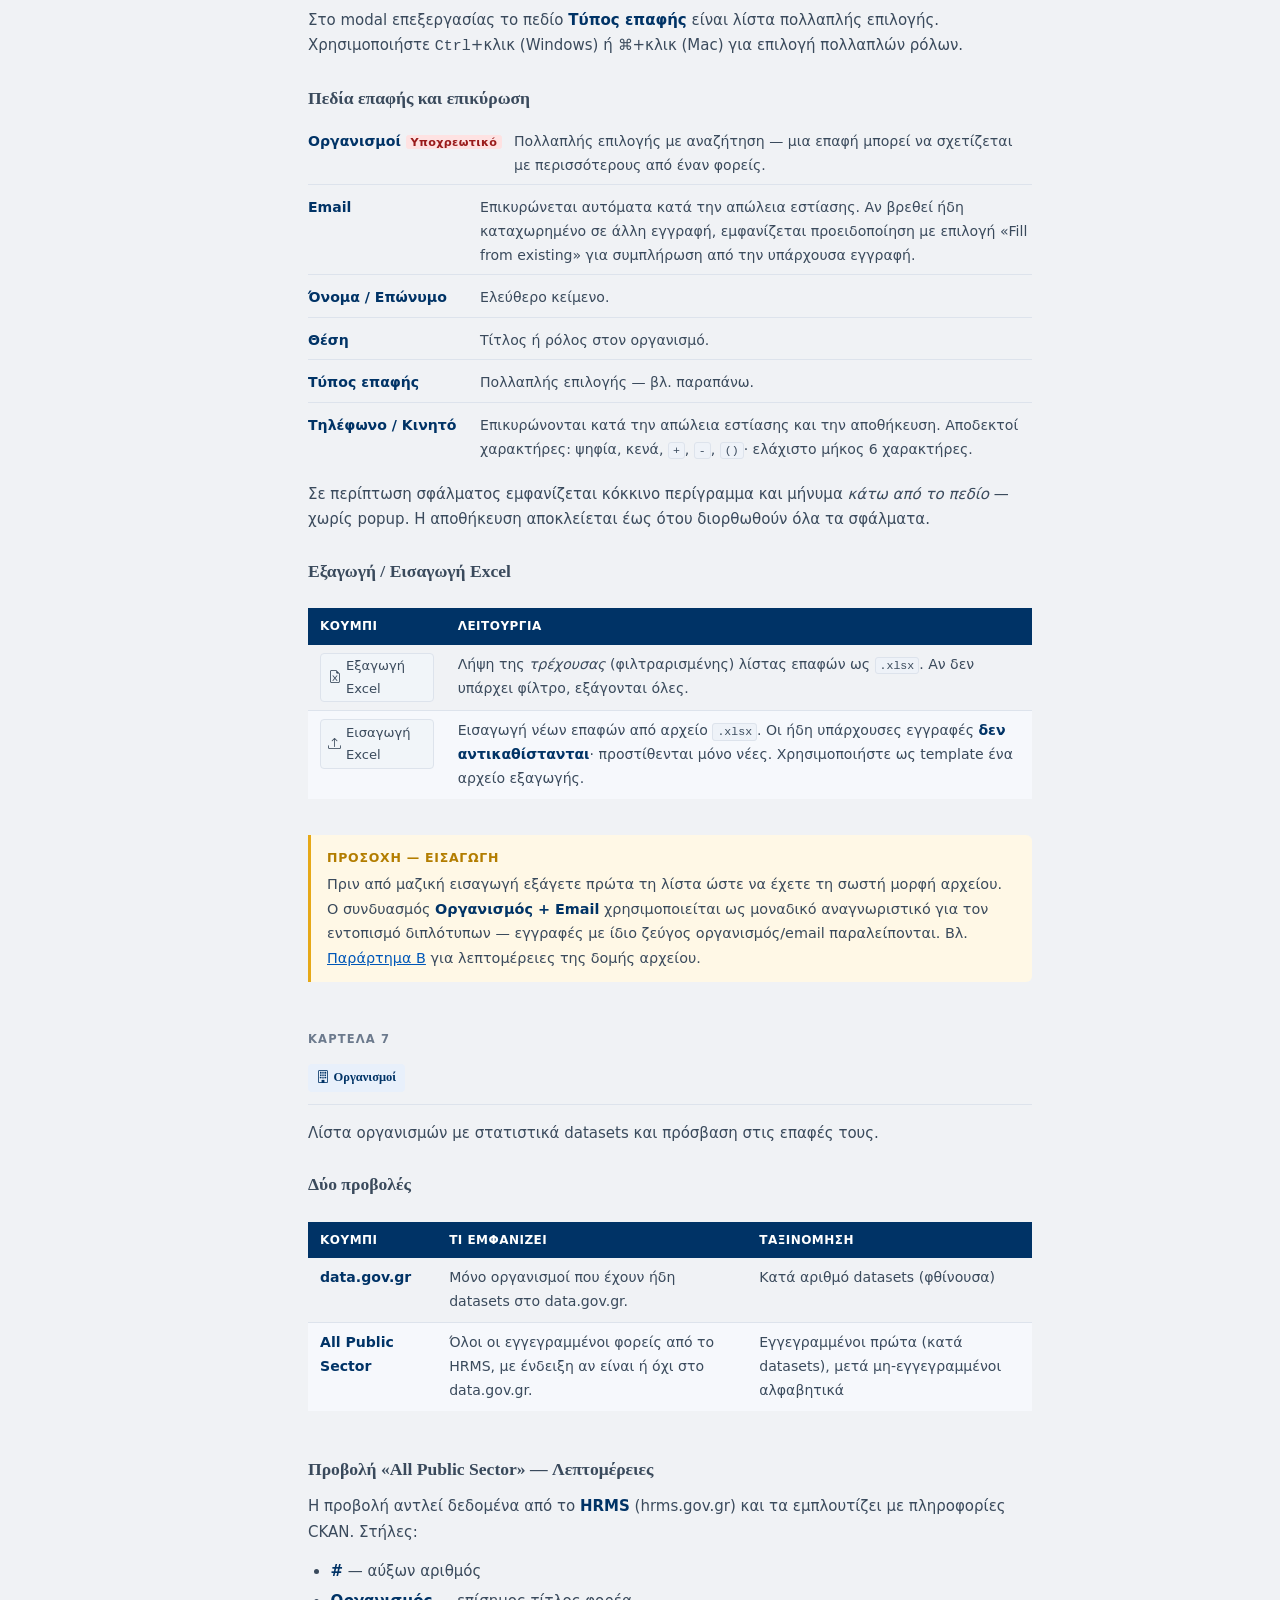
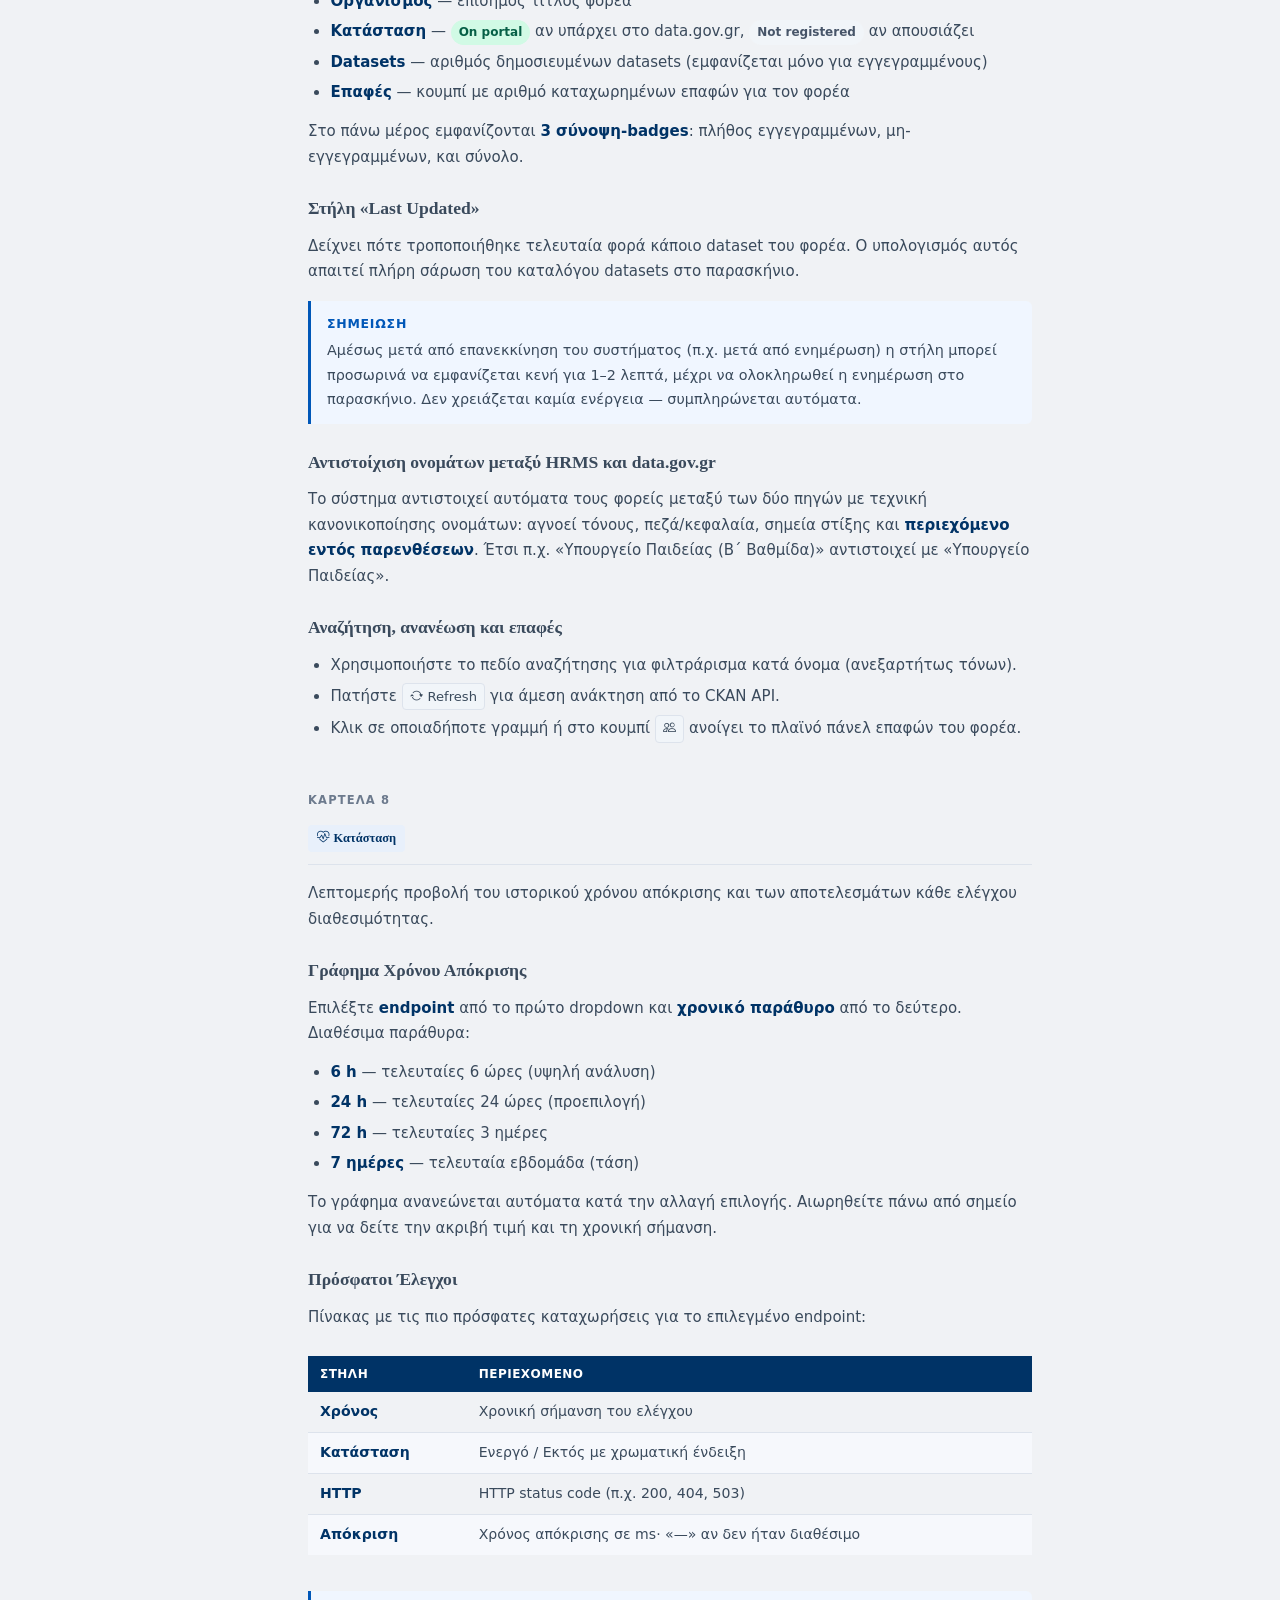
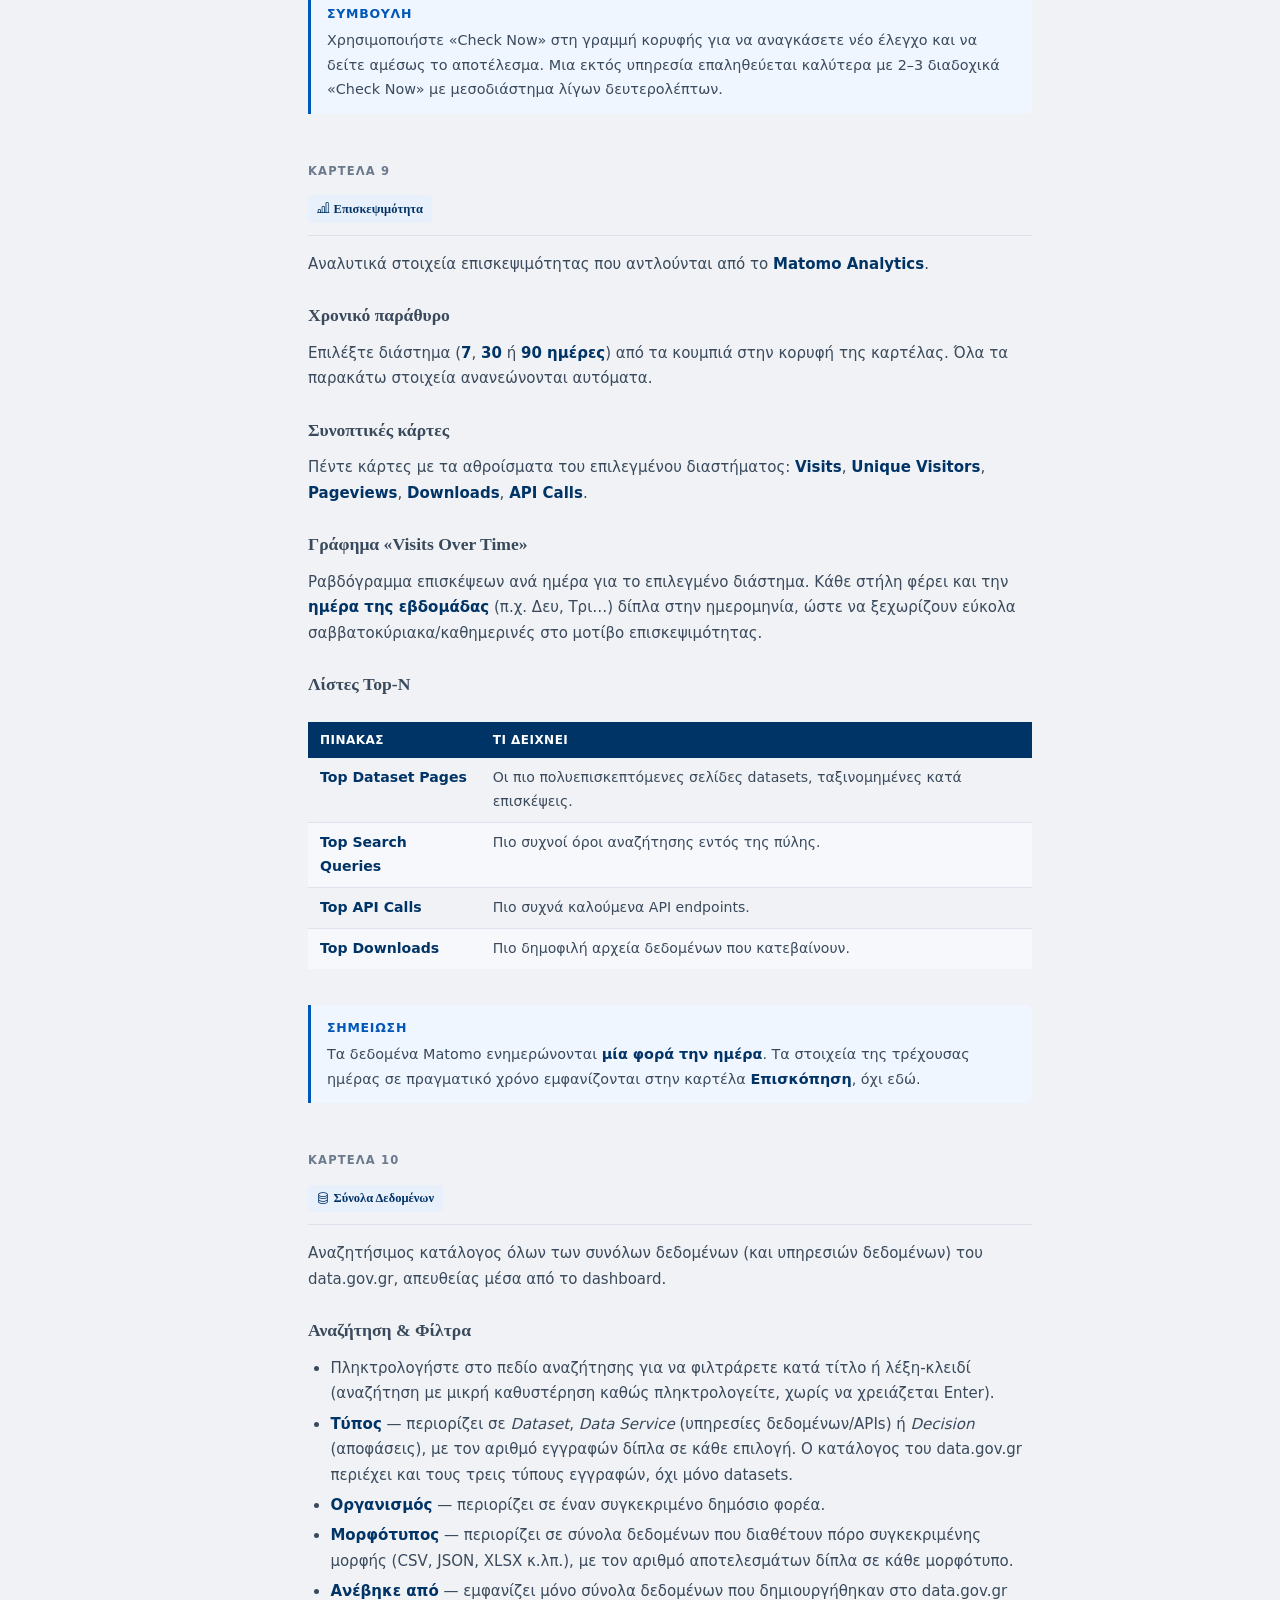
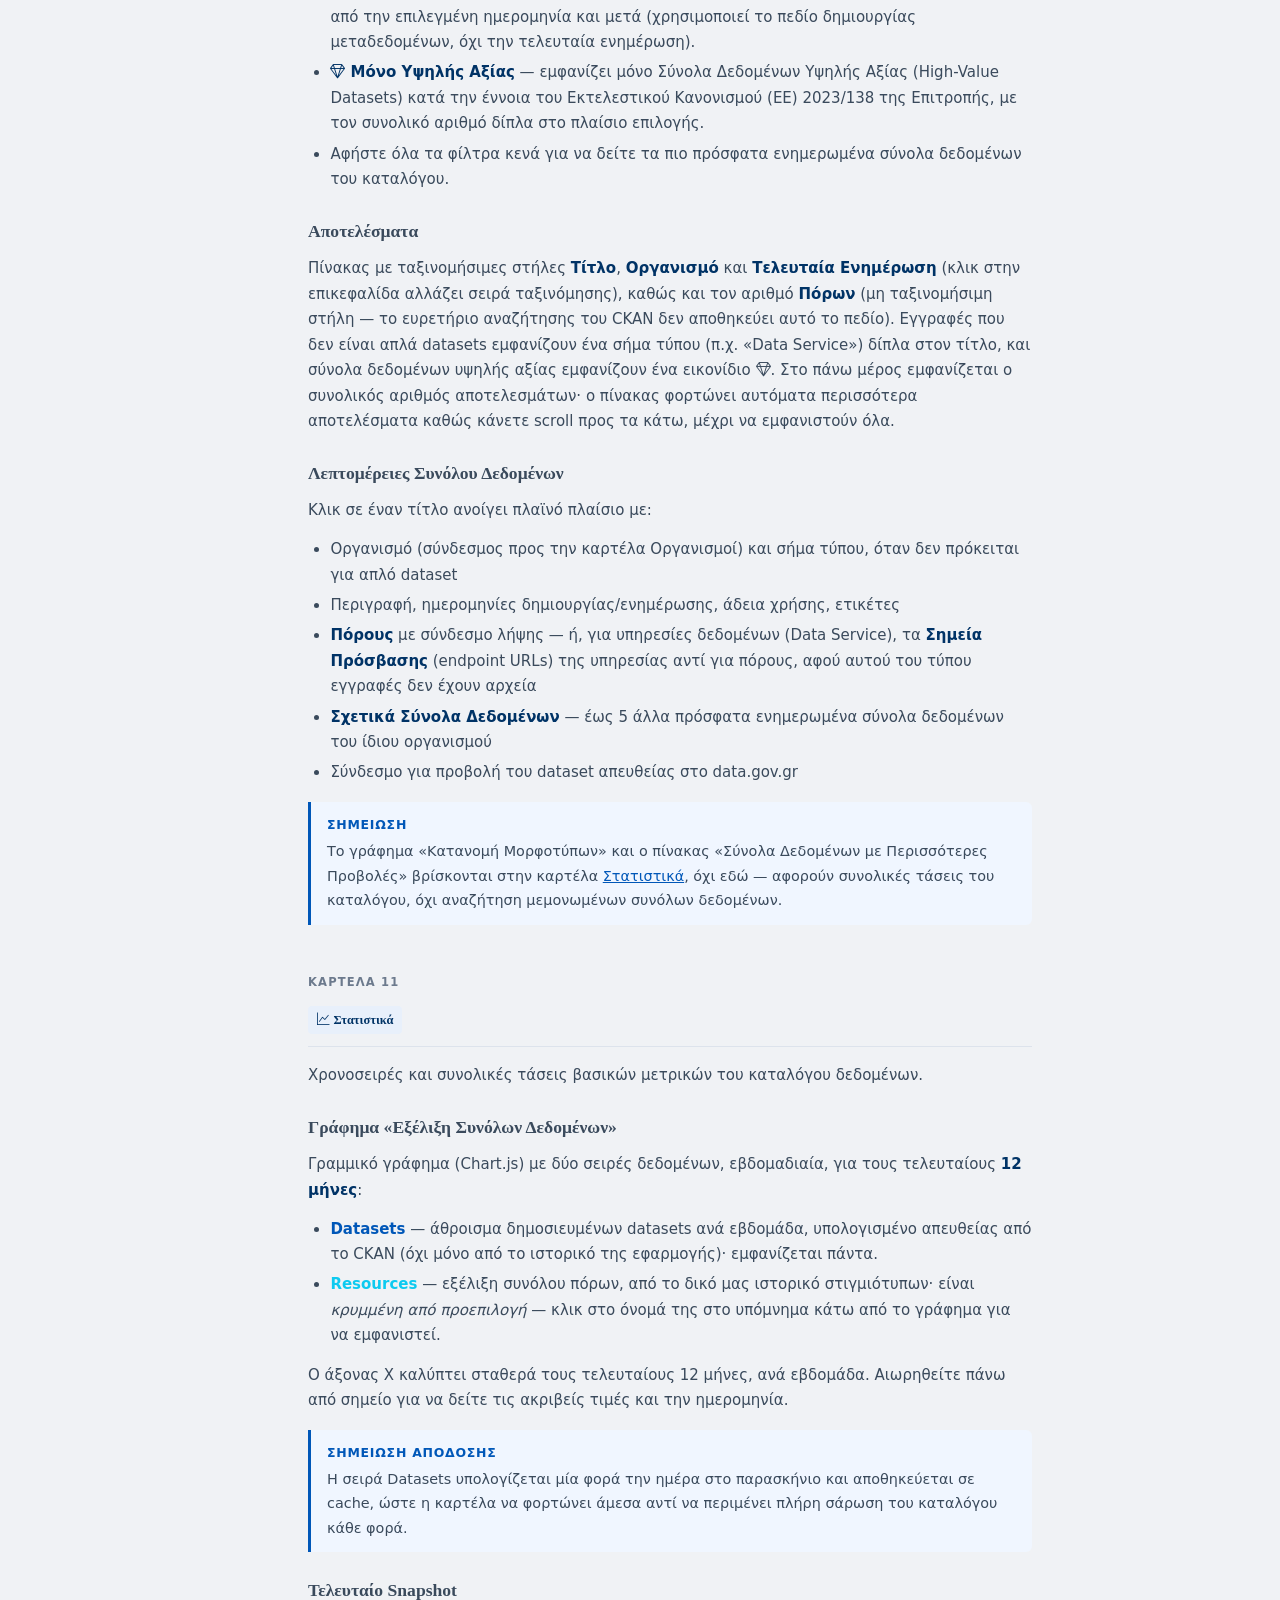
==== commit da2e5589: "fix: move Κεντρικός Διαχειριστής Οργανισμού to top of contact-type lists Co-Authored-By: Claude Sonn" ====
--- a/static/manual.html
+++ b/static/manual.html
@@ -764,12 +764,12 @@
       <h3>Ρόλοι αρχείου επαφών (Τύπος)</h3>
       <p>Ανεξάρτητα από τον ρόλο πύλης, κάθε εγγραφή αρχείου μπορεί να έχει έναν ή περισσότερους ρόλους επικοινωνίας:</p>
       <div style="display:flex; gap:.5rem; flex-wrap:wrap; margin:0 0 1rem">
+        <span class="type-badge type-central">Κεντρικός Διαχειριστής Οργανισμού 🎩</span>
         <span class="type-badge type-admin">Διαχειριστής Οργανισμού</span>
         <span class="type-badge type-editor">Συντάκτης Οργανισμού</span>
         <span class="type-badge type-user">Μέλος Οργανισμού</span>
         <span class="type-badge type-officer">Υπεύθυνος Διακυβέρνησης Δεδομένων</span>
         <span class="type-badge type-steward">Διαχειριστής Δεδομένων</span>
-        <span class="type-badge type-central">Κεντρικός Διαχειριστής Οργανισμού 🎩</span>
       </div>
       <p>Στο modal επεξεργασίας το πεδίο <strong>Τύπος επαφής</strong> είναι λίστα πολλαπλής επιλογής. Χρησιμοποιήστε <kbd>Ctrl</kbd>+κλικ (Windows) ή <kbd>⌘</kbd>+κλικ (Mac) για επιλογή πολλαπλών ρόλων.</p>
 
@@ -1136,12 +1136,12 @@
         <table class="action-table">
           <thead><tr><th>Αγγλική τιμή</th><th>Ελληνική τιμή</th></tr></thead>
           <tbody>
+            <tr><td><code>Κεντρικός Διαχειριστής Οργανισμού</code></td><td><code>Κεντρικός Διαχειριστής Οργανισμού</code> 🎩</td></tr>
             <tr><td><code>Org Administrator</code></td><td><code>Διαχειριστής Οργανισμού</code></td></tr>
             <tr><td><code>Org Editor</code></td><td><code>Συντάκτης Οργανισμού</code></td></tr>
             <tr><td><code>Org Member</code></td><td><code>Μέλος Οργανισμού</code></td></tr>
             <tr><td><code>Data Governance Officer</code></td><td><code>Υπεύθυνος Διακυβέρνησης Δεδομένων</code></td></tr>
             <tr><td><code>Data Steward</code></td><td><code>Διαχειριστής Δεδομένων</code></td></tr>
-            <tr><td><code>Κεντρικός Διαχειριστής Οργανισμού</code></td><td><code>Κεντρικός Διαχειριστής Οργανισμού</code> 🎩</td></tr>
           </tbody>
         </table>
       </div>
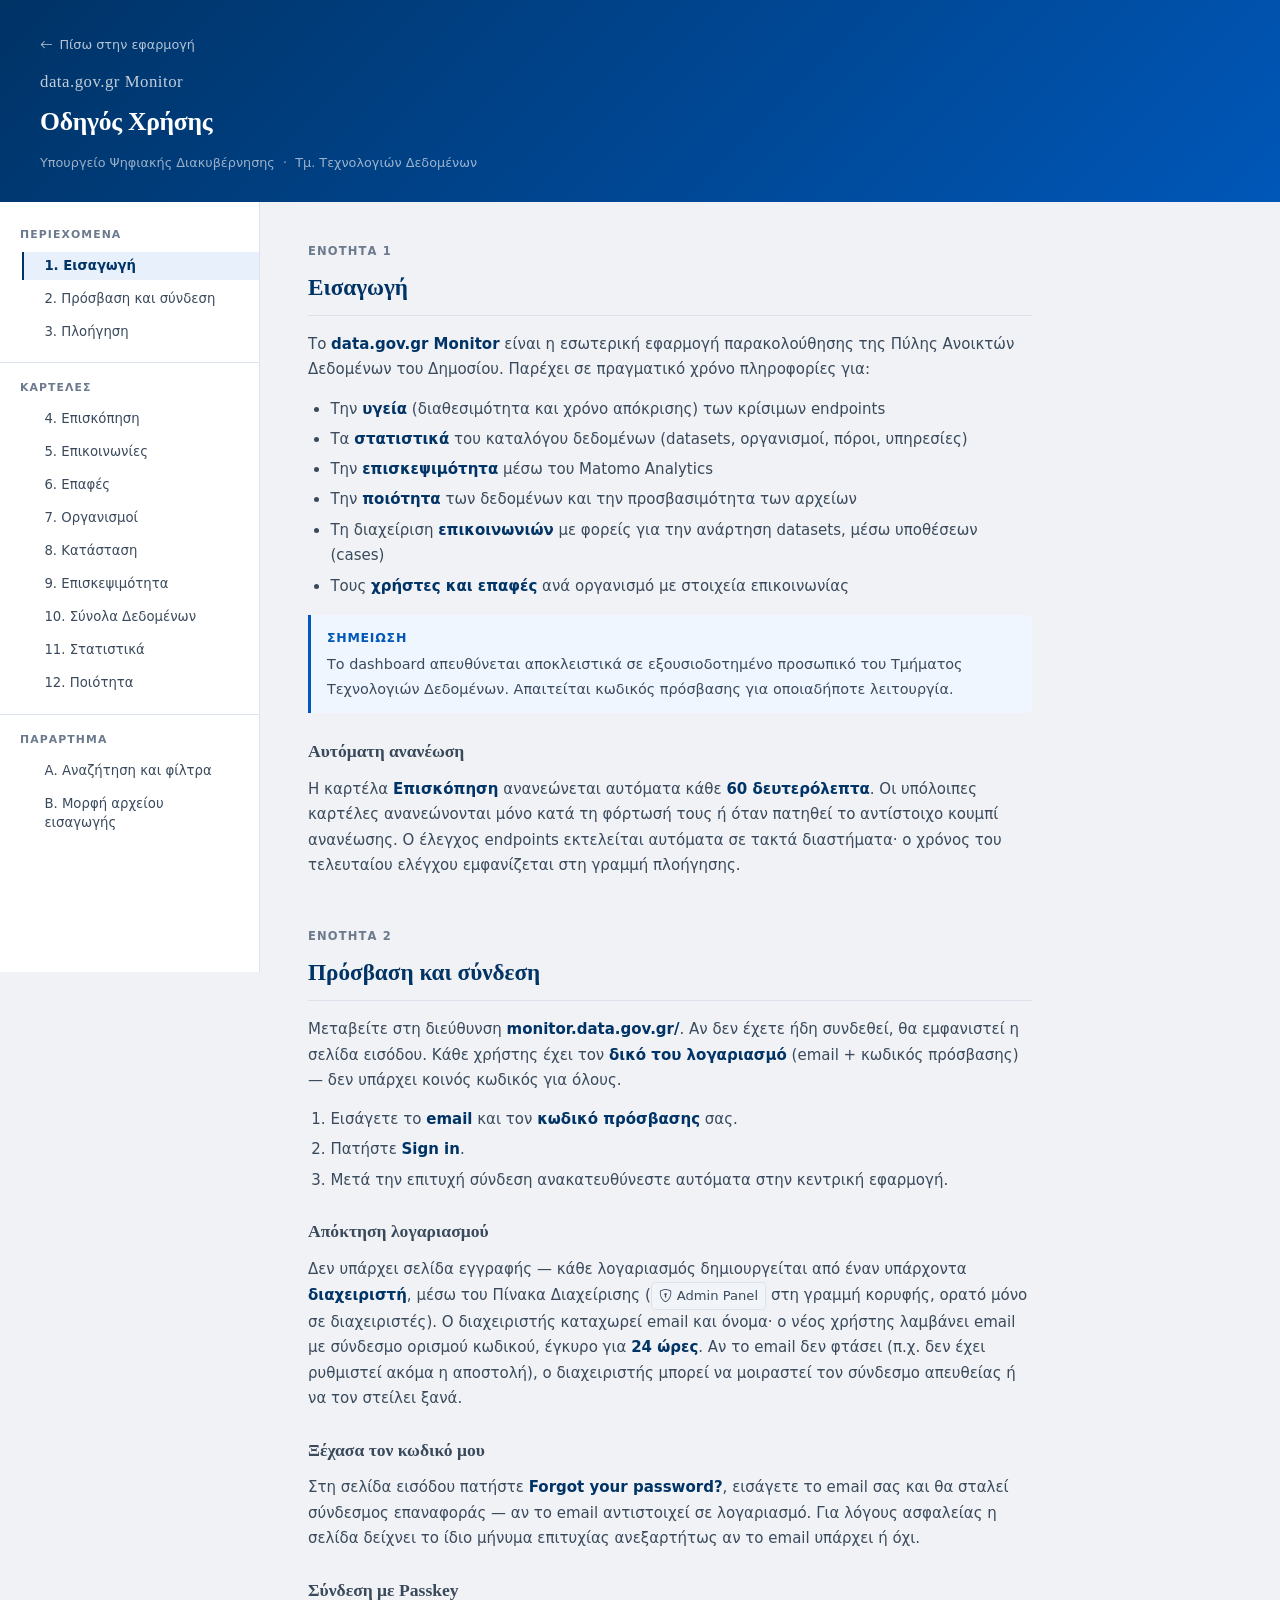
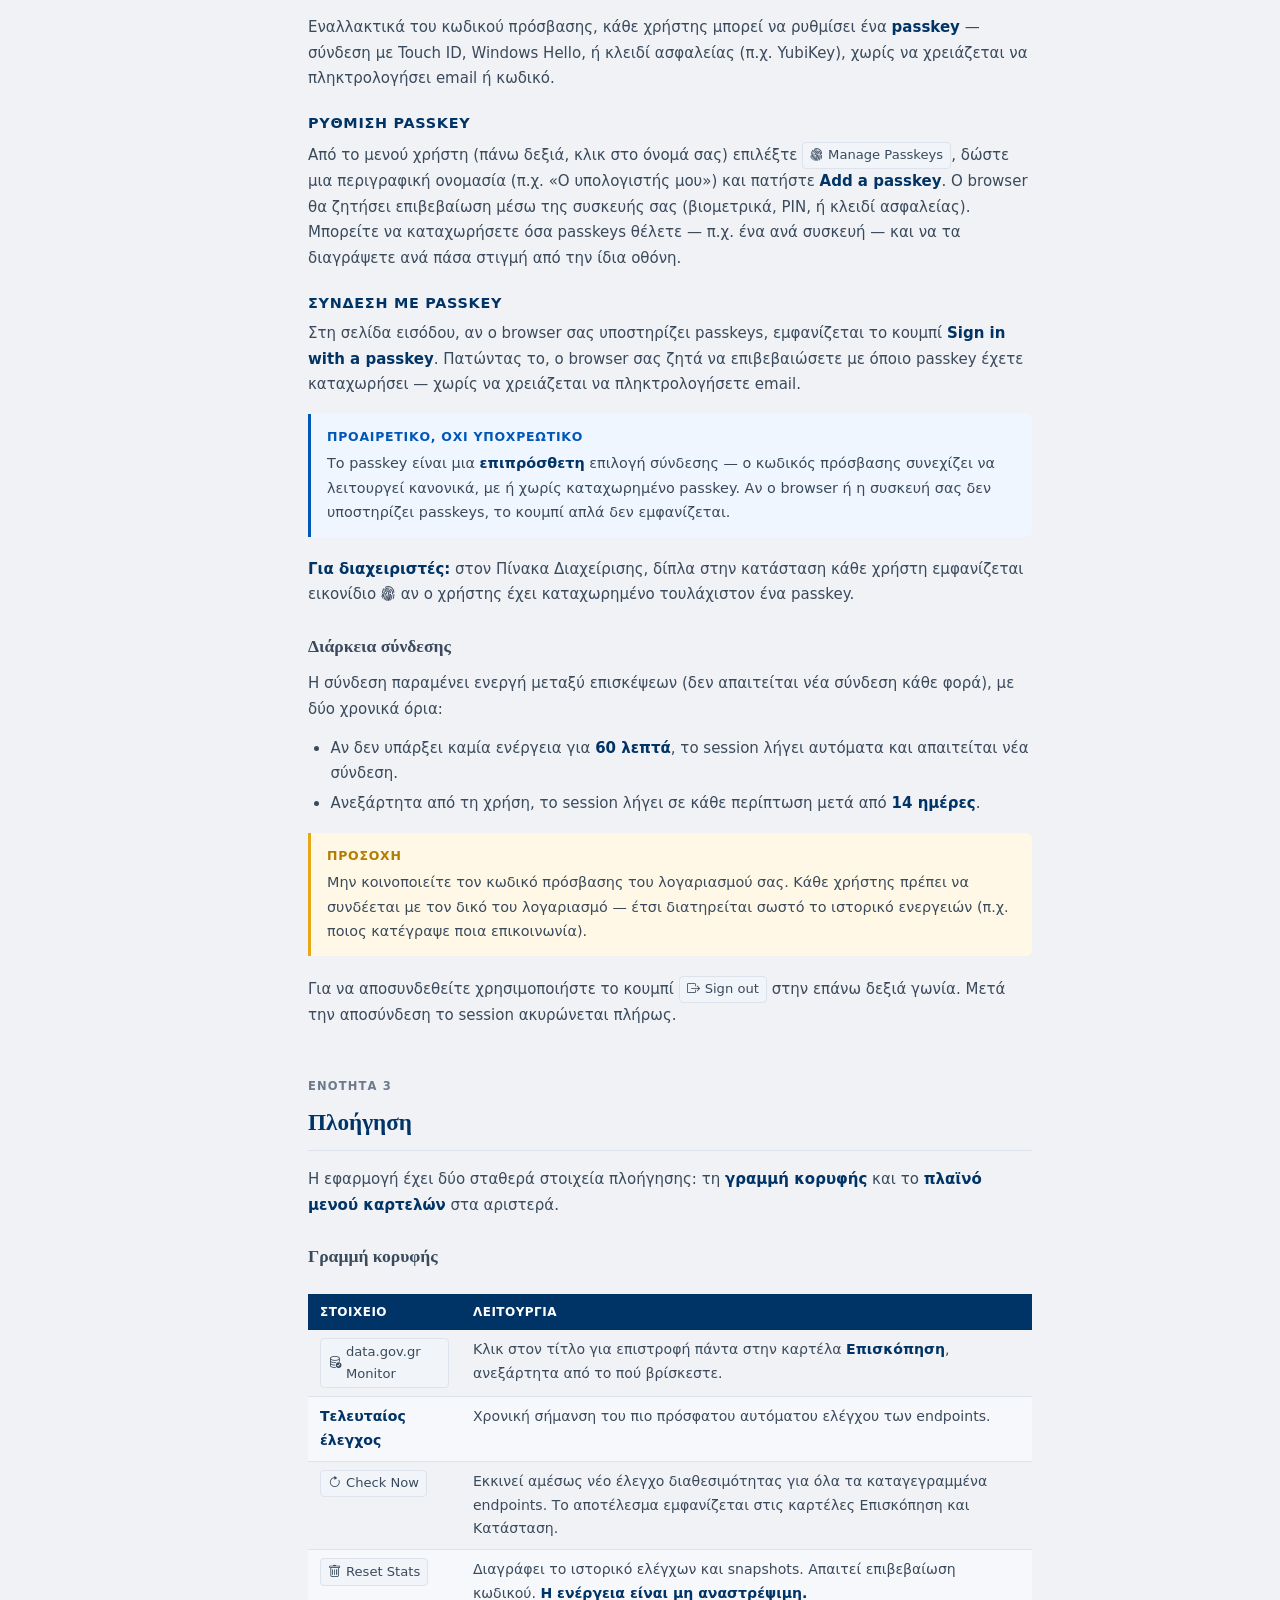
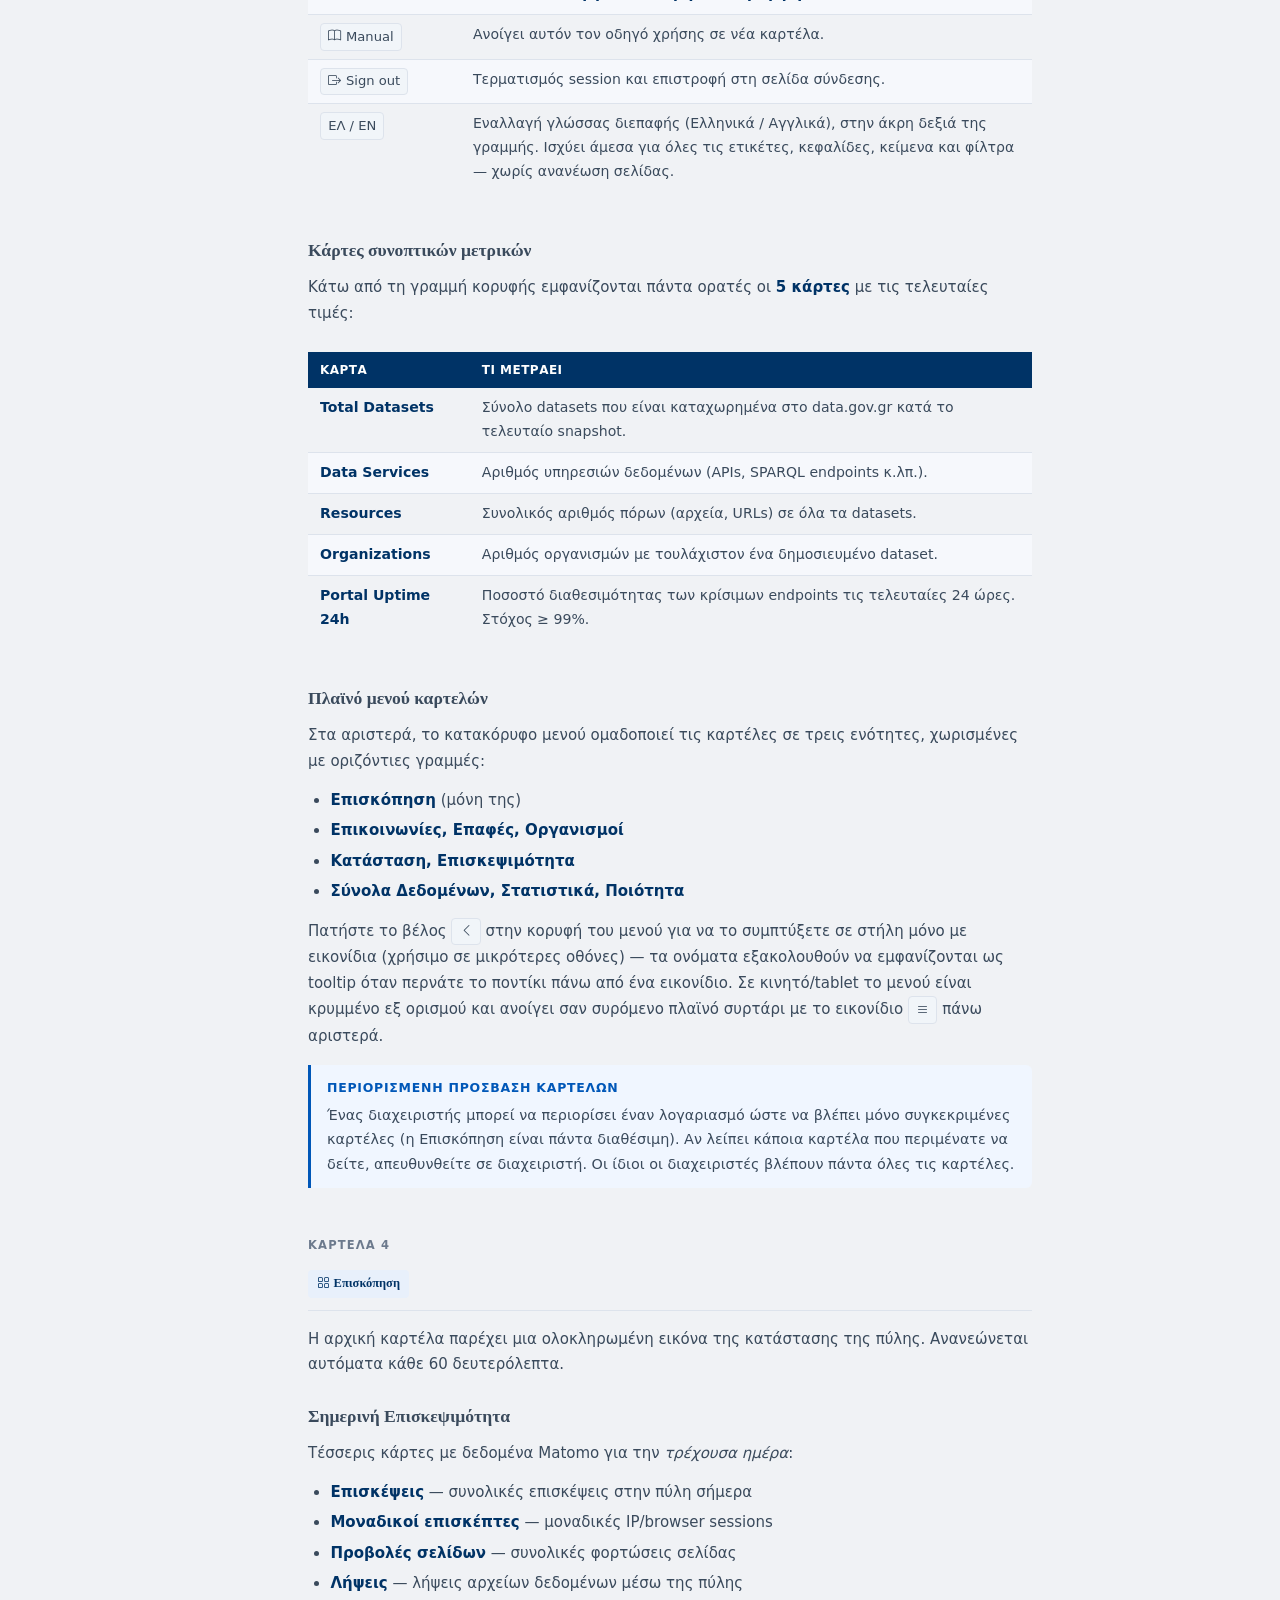
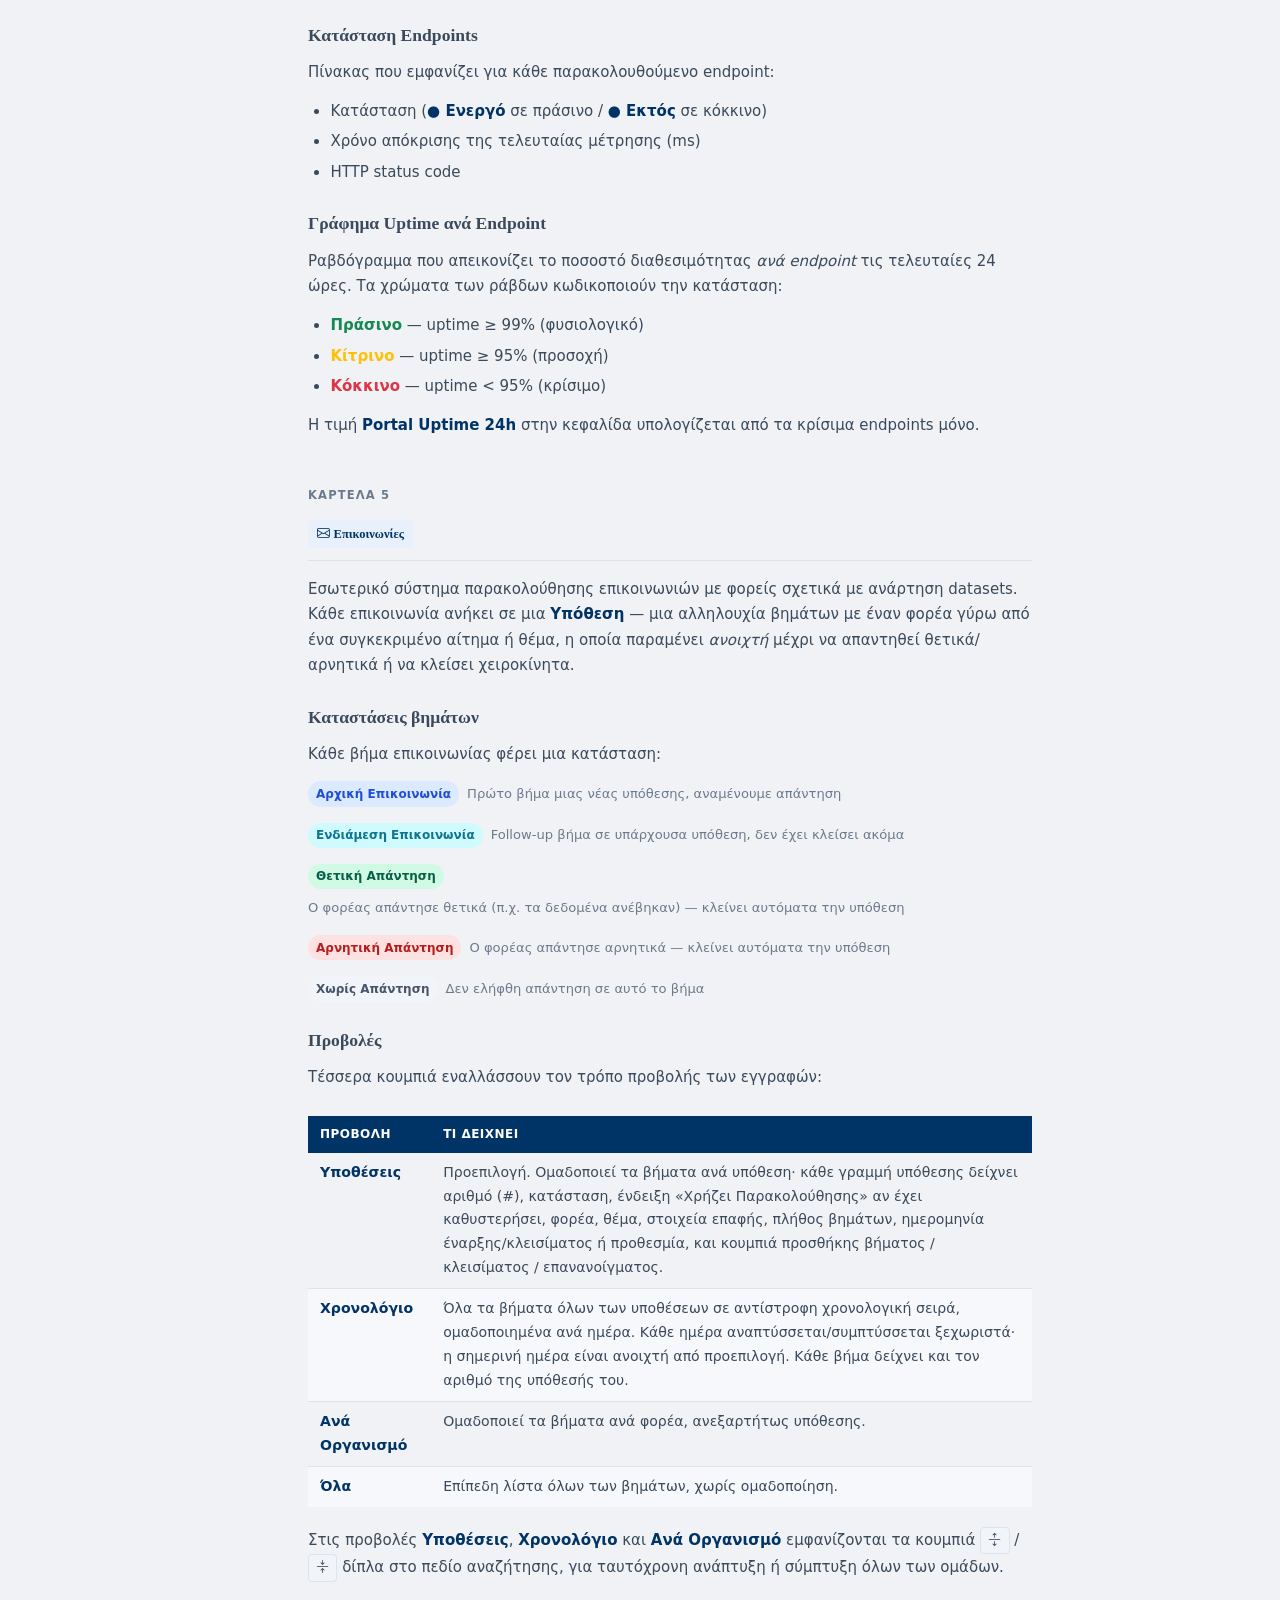
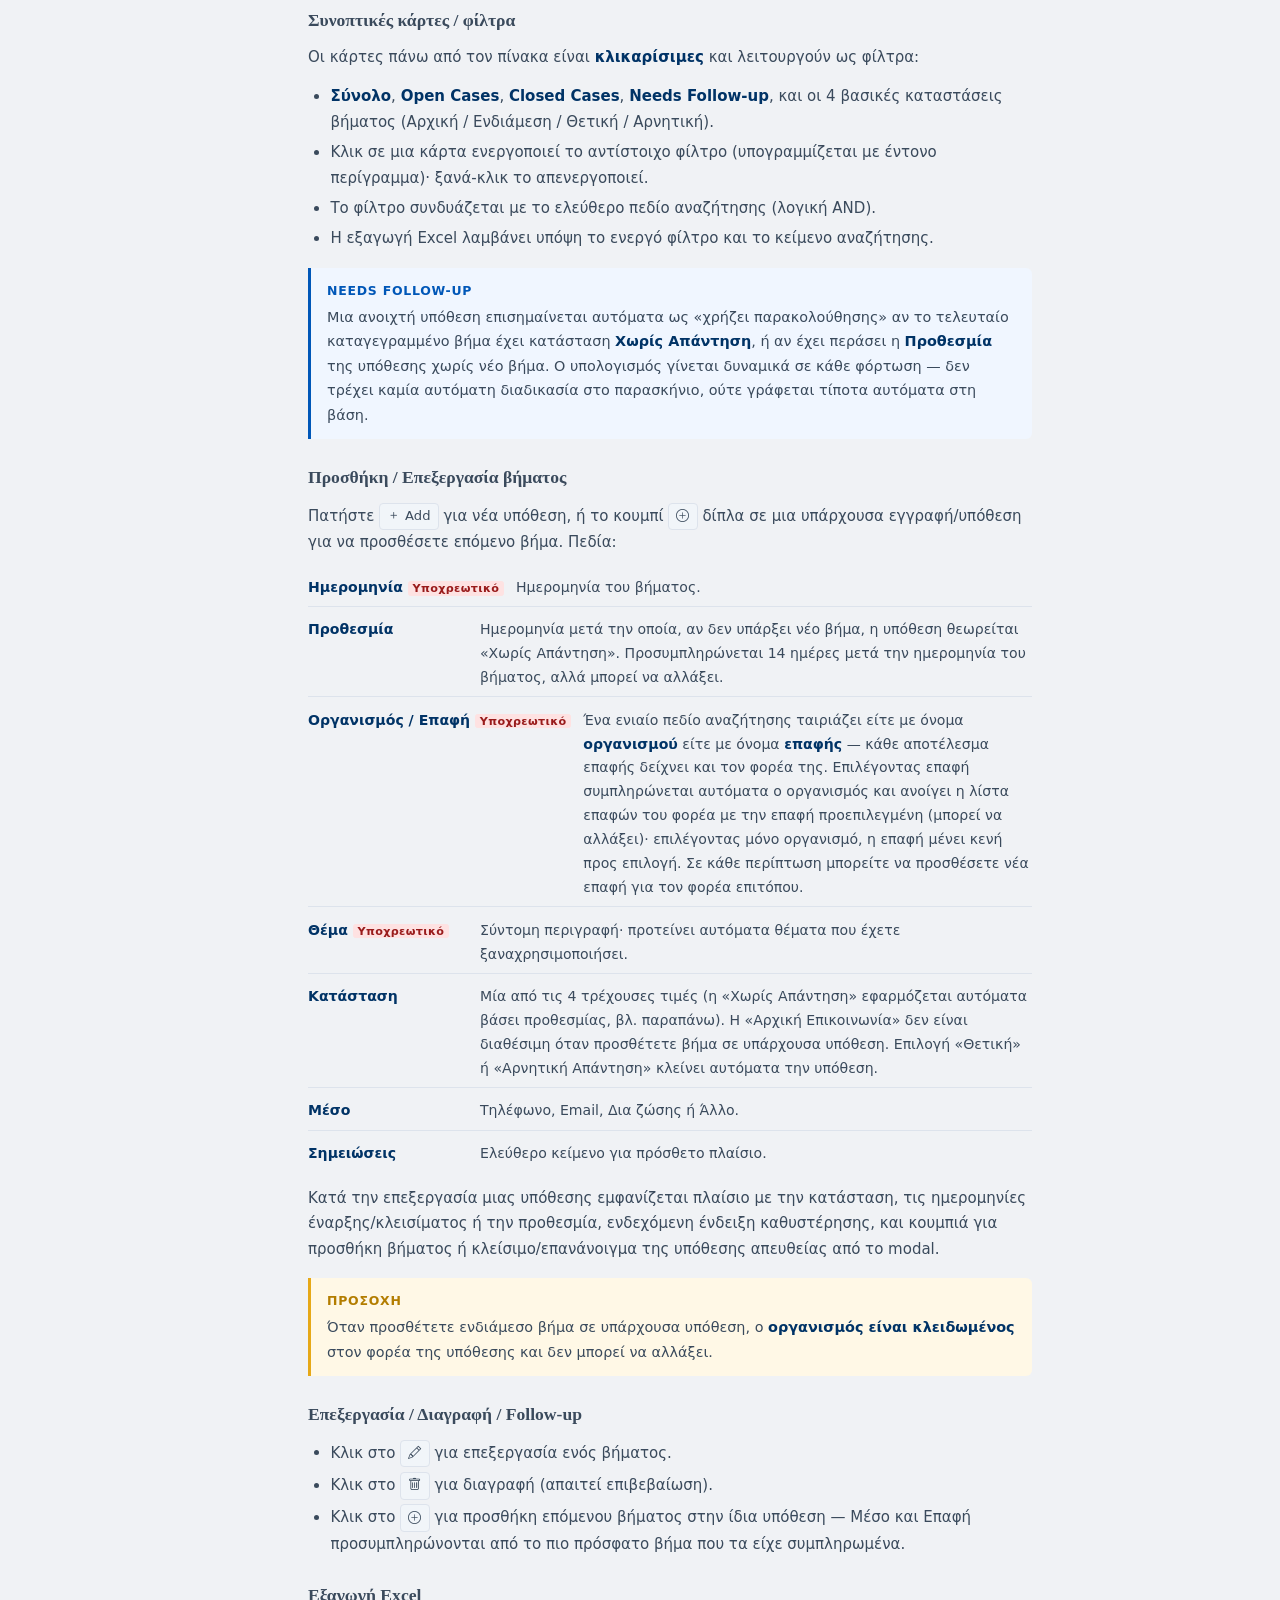
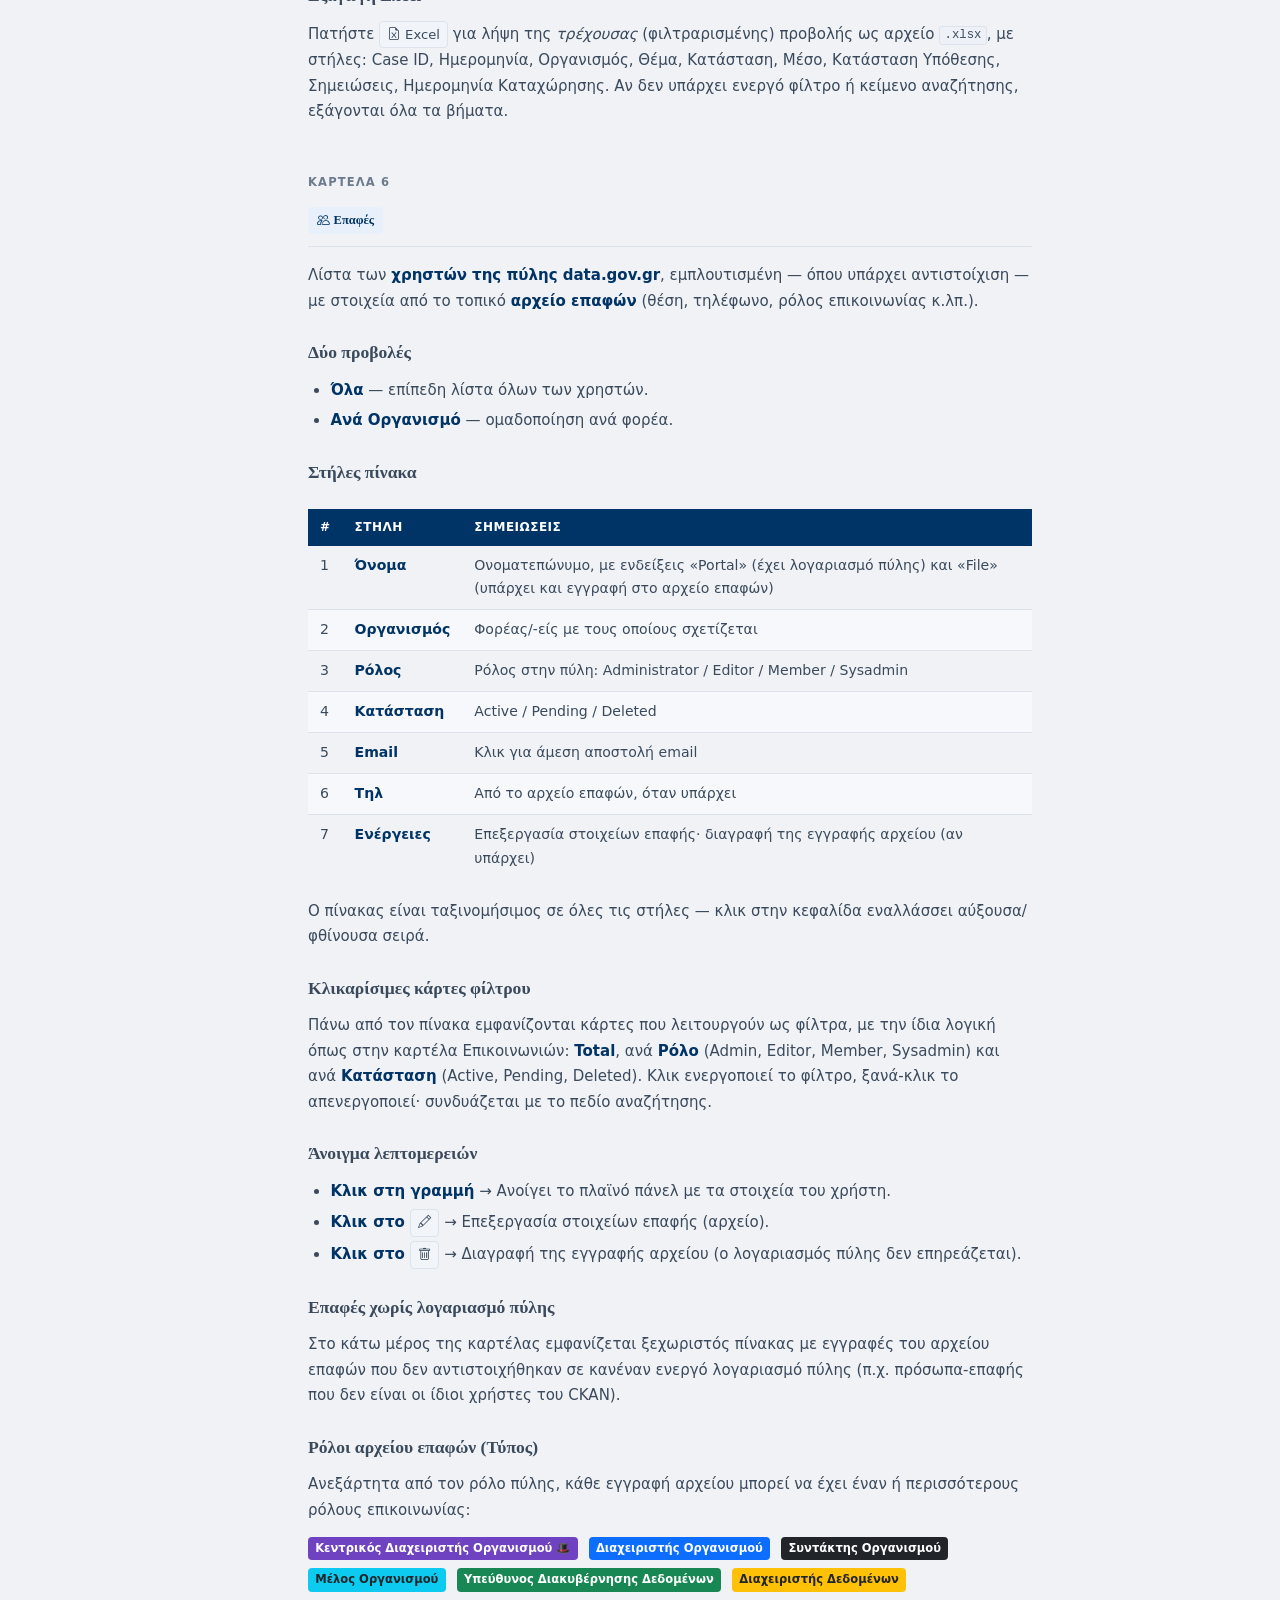
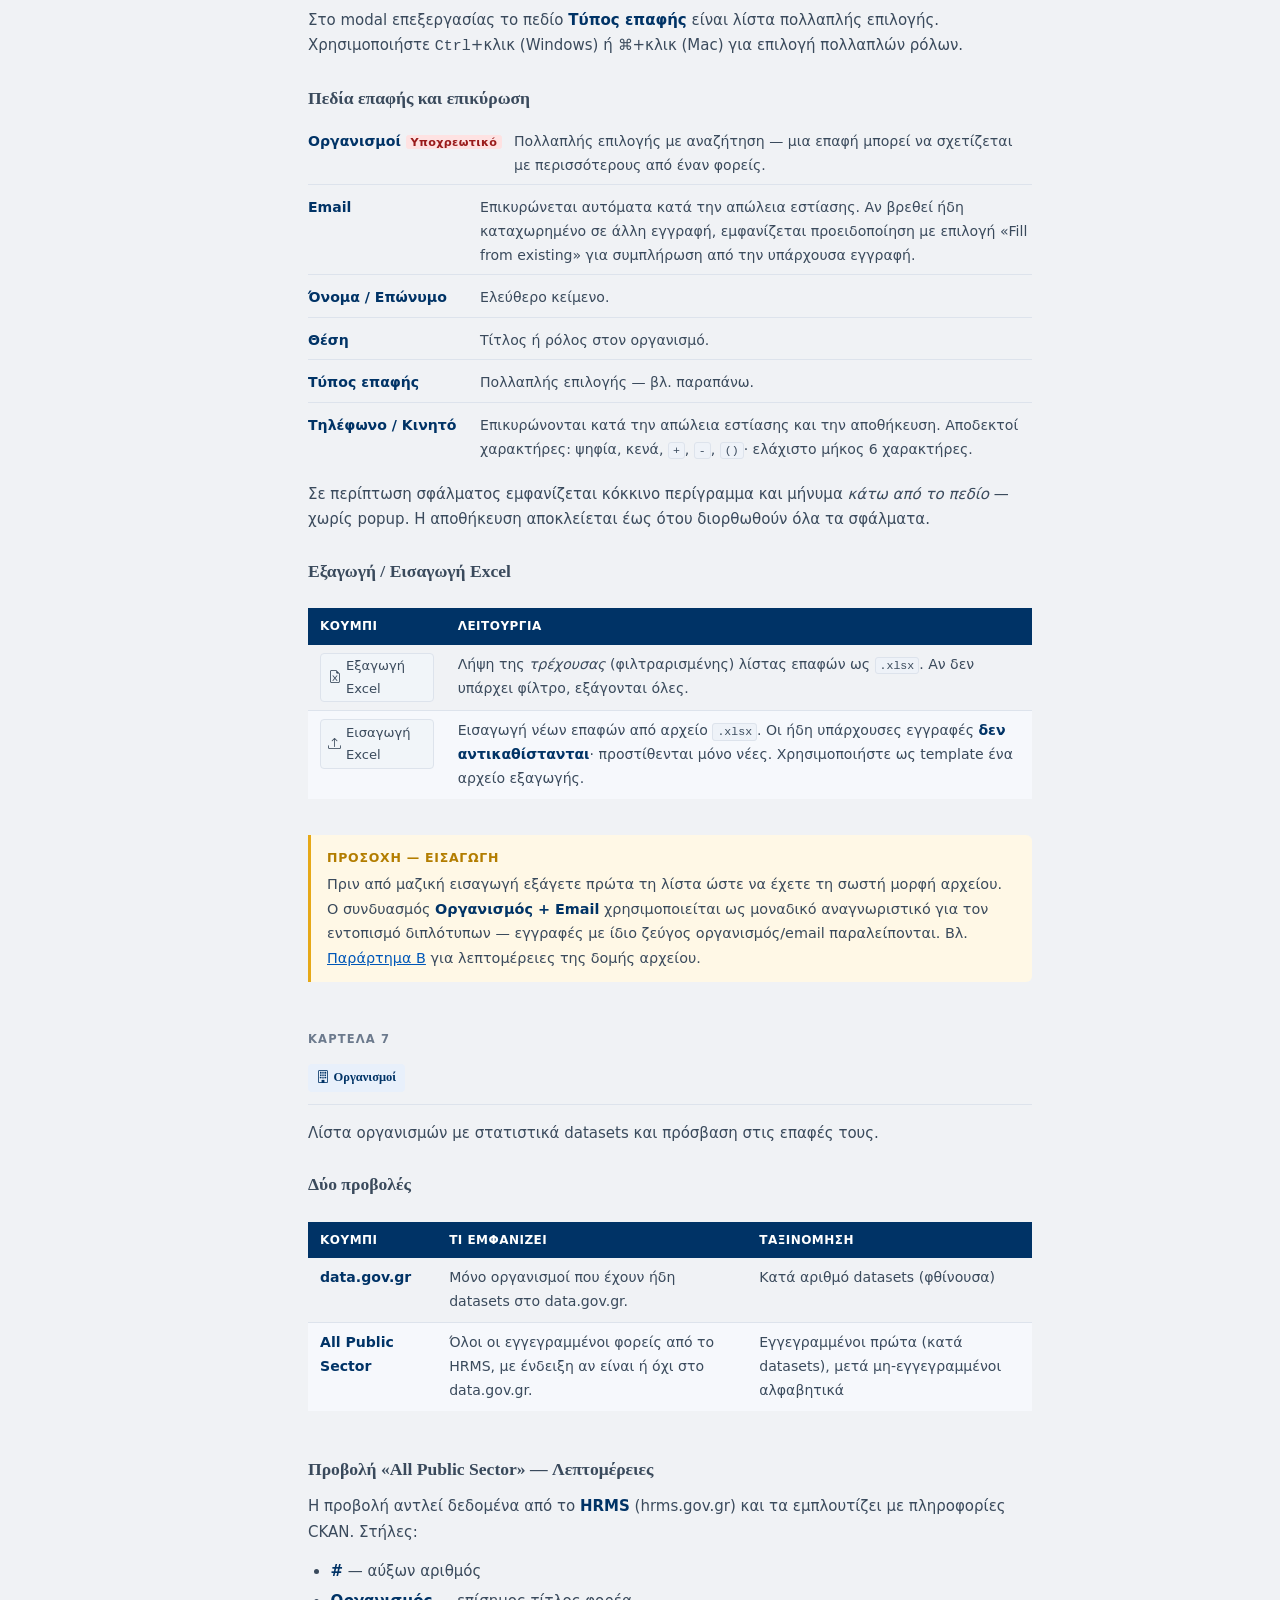
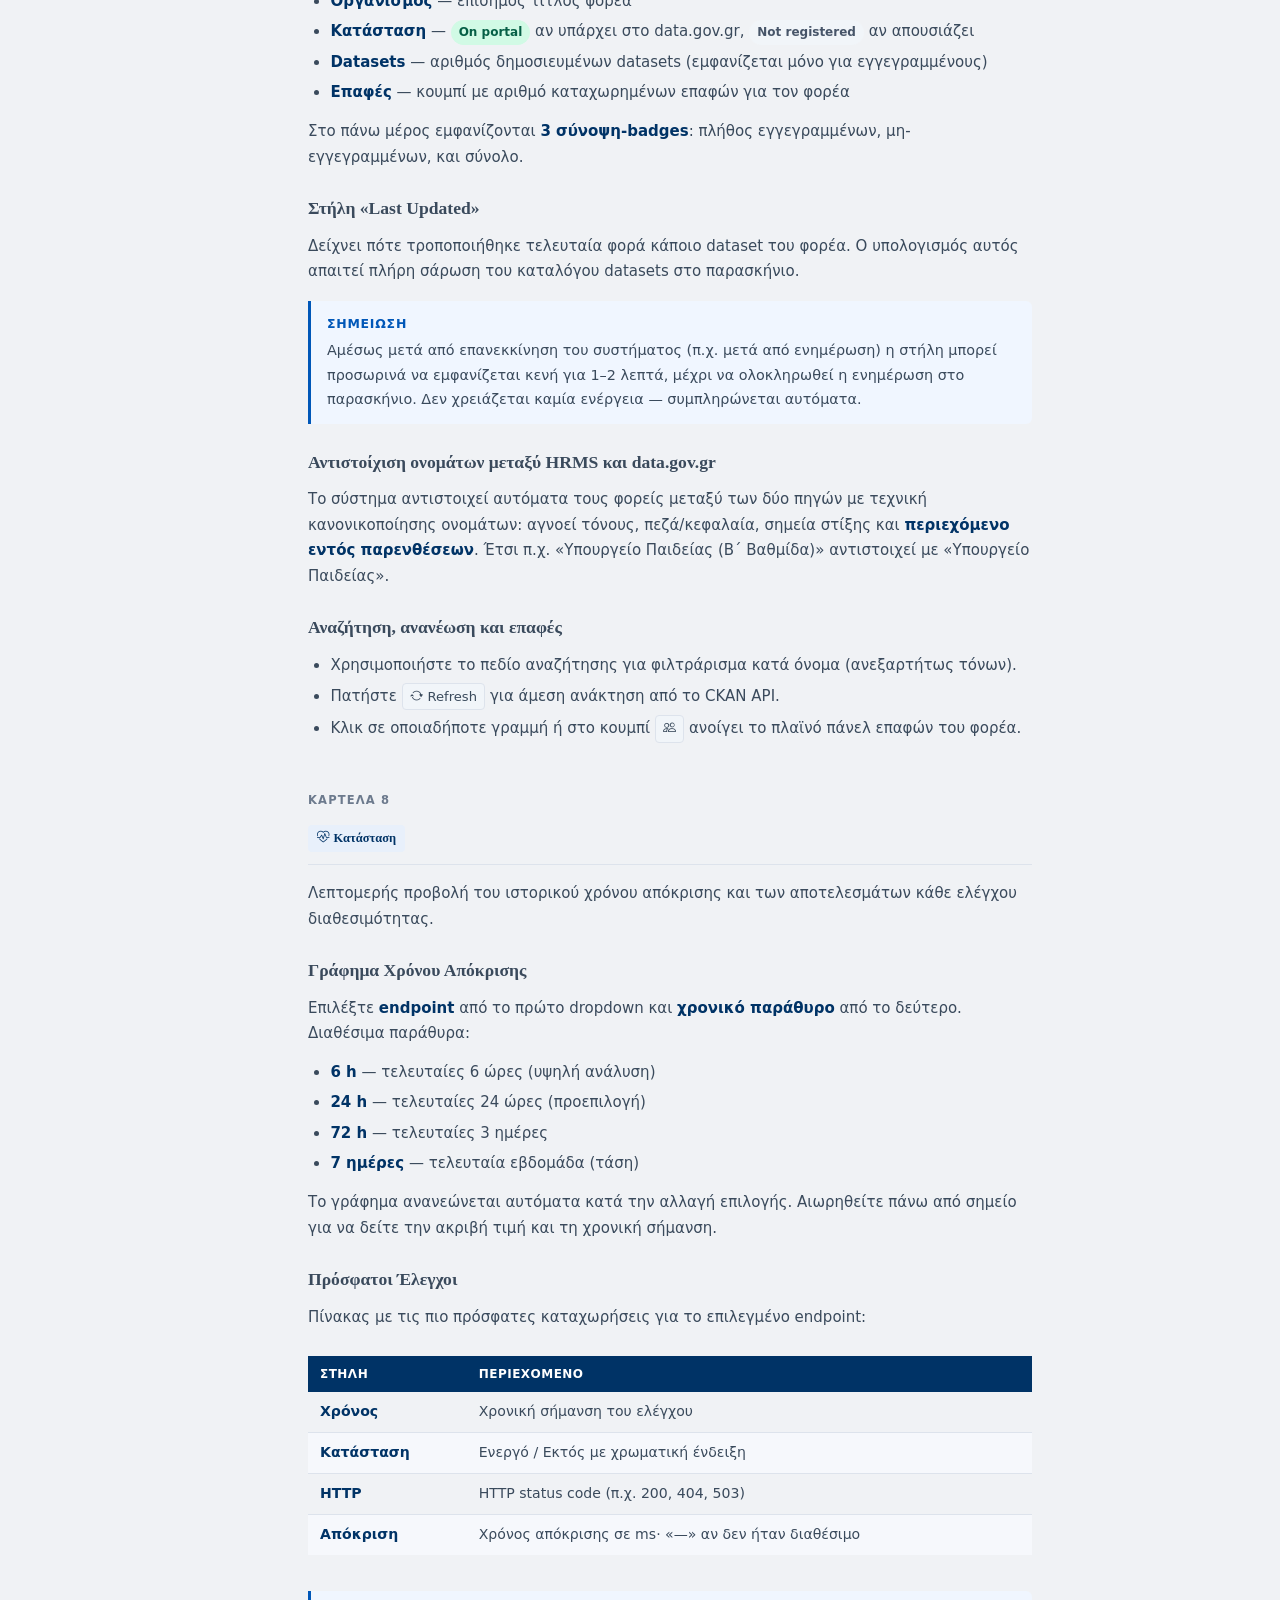
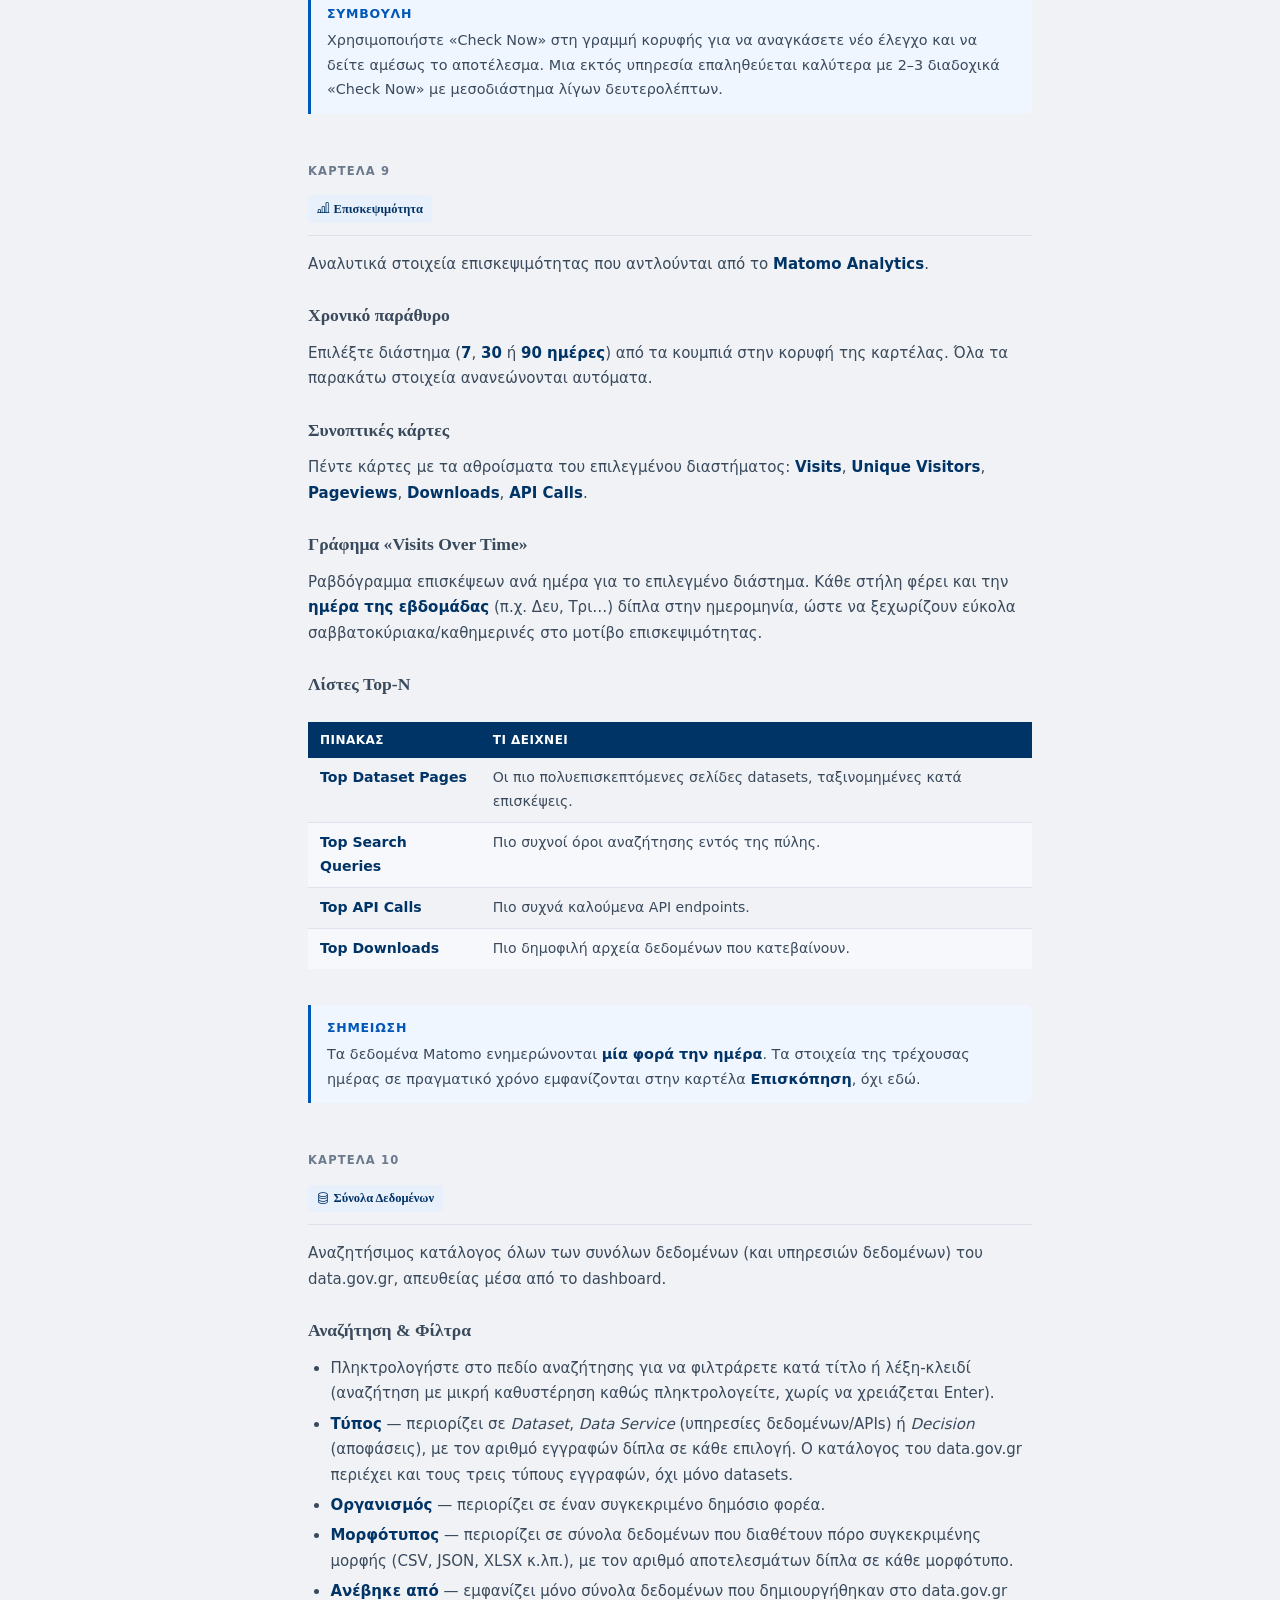
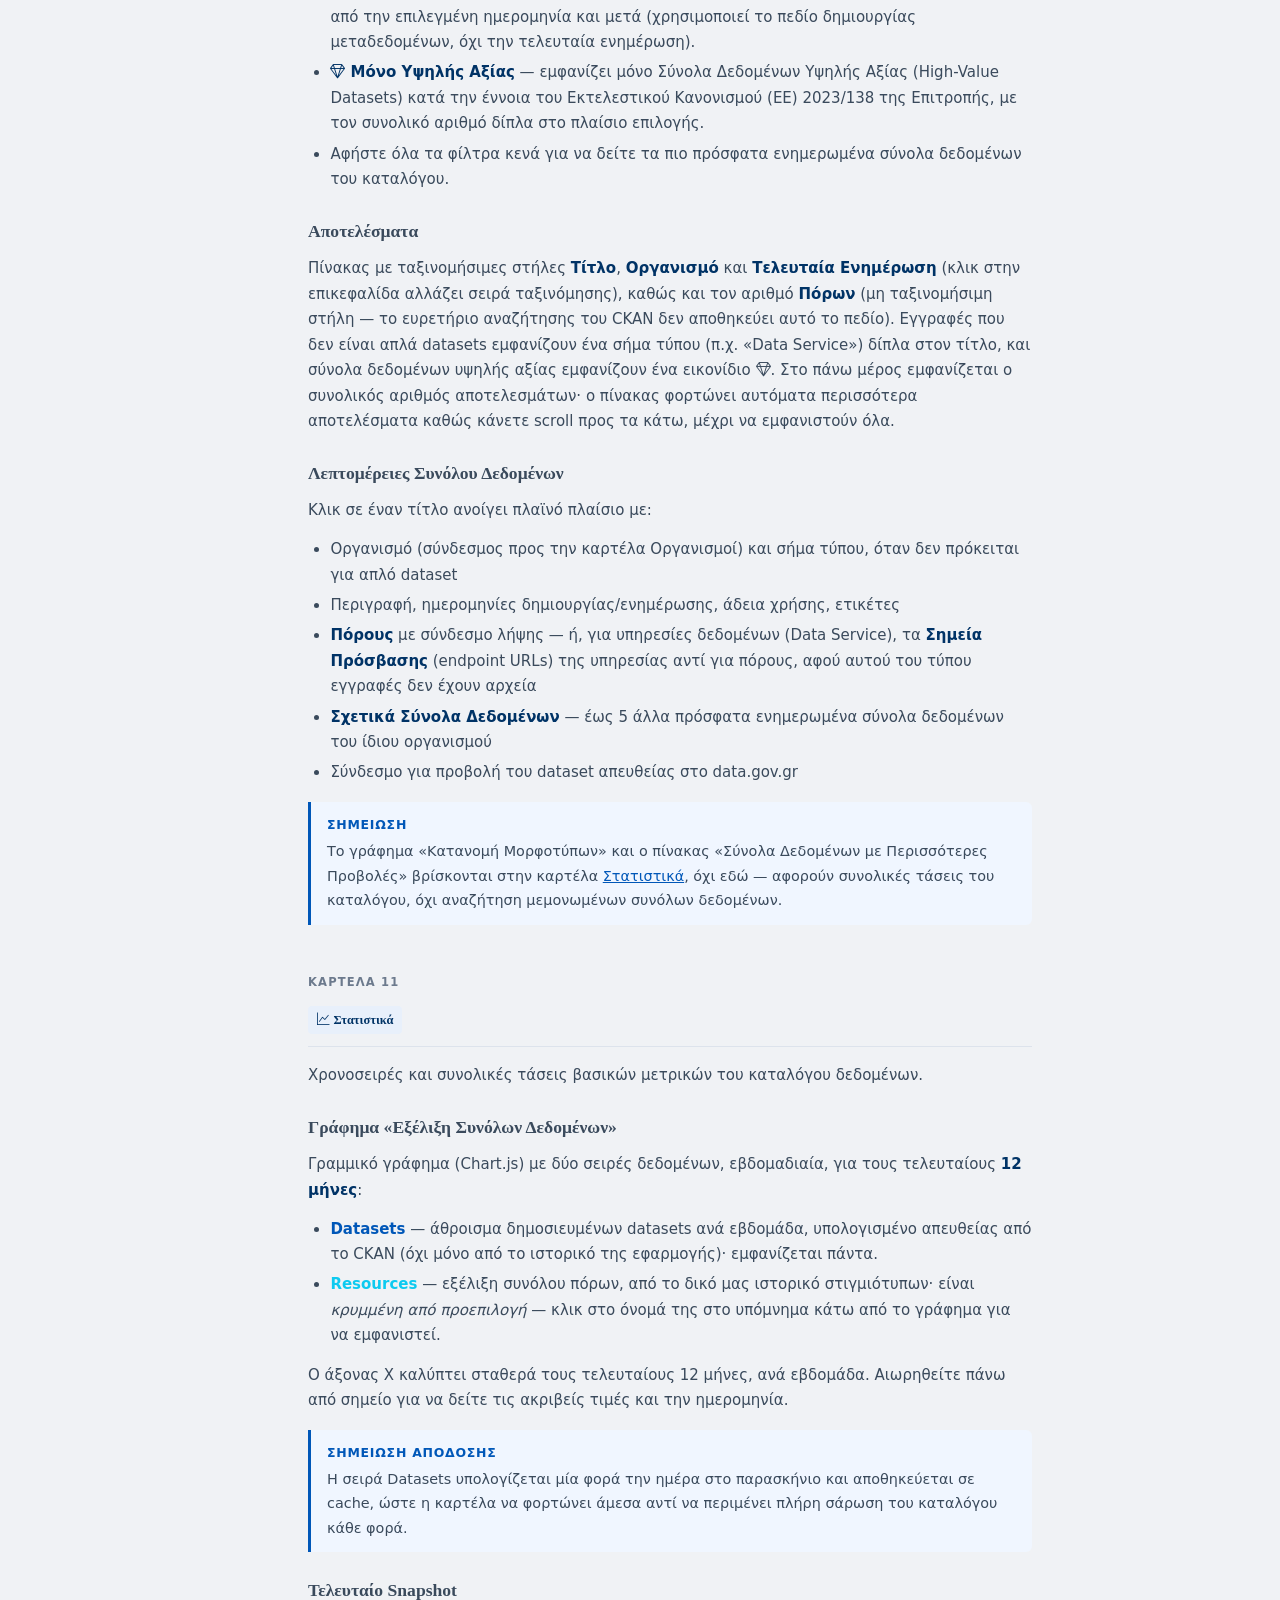
==== commit 68f482a5: "chore: update domain references to monitor.data.gov.gr Completes the crm.data.gov.gr -> monitor.data" ====
--- a/static/manual.html
+++ b/static/manual.html
@@ -488,7 +488,7 @@
     <section id="login">
       <div class="section-eyebrow">Ενότητα 2</div>
       <h2>Πρόσβαση και σύνδεση</h2>
-      <p>Μεταβείτε στη διεύθυνση <strong>experiments.data.gov.gr/data_dashboard/</strong>. Αν δεν έχετε ήδη συνδεθεί, θα εμφανιστεί η σελίδα εισόδου. Κάθε χρήστης έχει τον <strong>δικό του λογαριασμό</strong> (email + κωδικός πρόσβασης) — δεν υπάρχει κοινός κωδικός για όλους.</p>
+      <p>Μεταβείτε στη διεύθυνση <strong>monitor.data.gov.gr/</strong>. Αν δεν έχετε ήδη συνδεθεί, θα εμφανιστεί η σελίδα εισόδου. Κάθε χρήστης έχει τον <strong>δικό του λογαριασμό</strong> (email + κωδικός πρόσβασης) — δεν υπάρχει κοινός κωδικός για όλους.</p>
       <ol>
         <li>Εισάγετε το <strong>email</strong> και τον <strong>κωδικό πρόσβασης</strong> σας.</li>
         <li>Πατήστε <strong>Sign in</strong>.</li>
@@ -1136,7 +1136,7 @@
         <table class="action-table">
           <thead><tr><th>Αγγλική τιμή</th><th>Ελληνική τιμή</th></tr></thead>
           <tbody>
-            <tr><td><code>Κεντρικός Διαχειριστής Οργανισμού</code></td><td><code>Κεντρικός Διαχειριστής Οργανισμού</code> 🎩</td></tr>
+            <tr><td><code>Org Central Administrator</code></td><td><code>Κεντρικός Διαχειριστής Οργανισμού</code> 🎩</td></tr>
             <tr><td><code>Org Administrator</code></td><td><code>Διαχειριστής Οργανισμού</code></td></tr>
             <tr><td><code>Org Editor</code></td><td><code>Συντάκτης Οργανισμού</code></td></tr>
             <tr><td><code>Org Member</code></td><td><code>Μέλος Οργανισμού</code></td></tr>
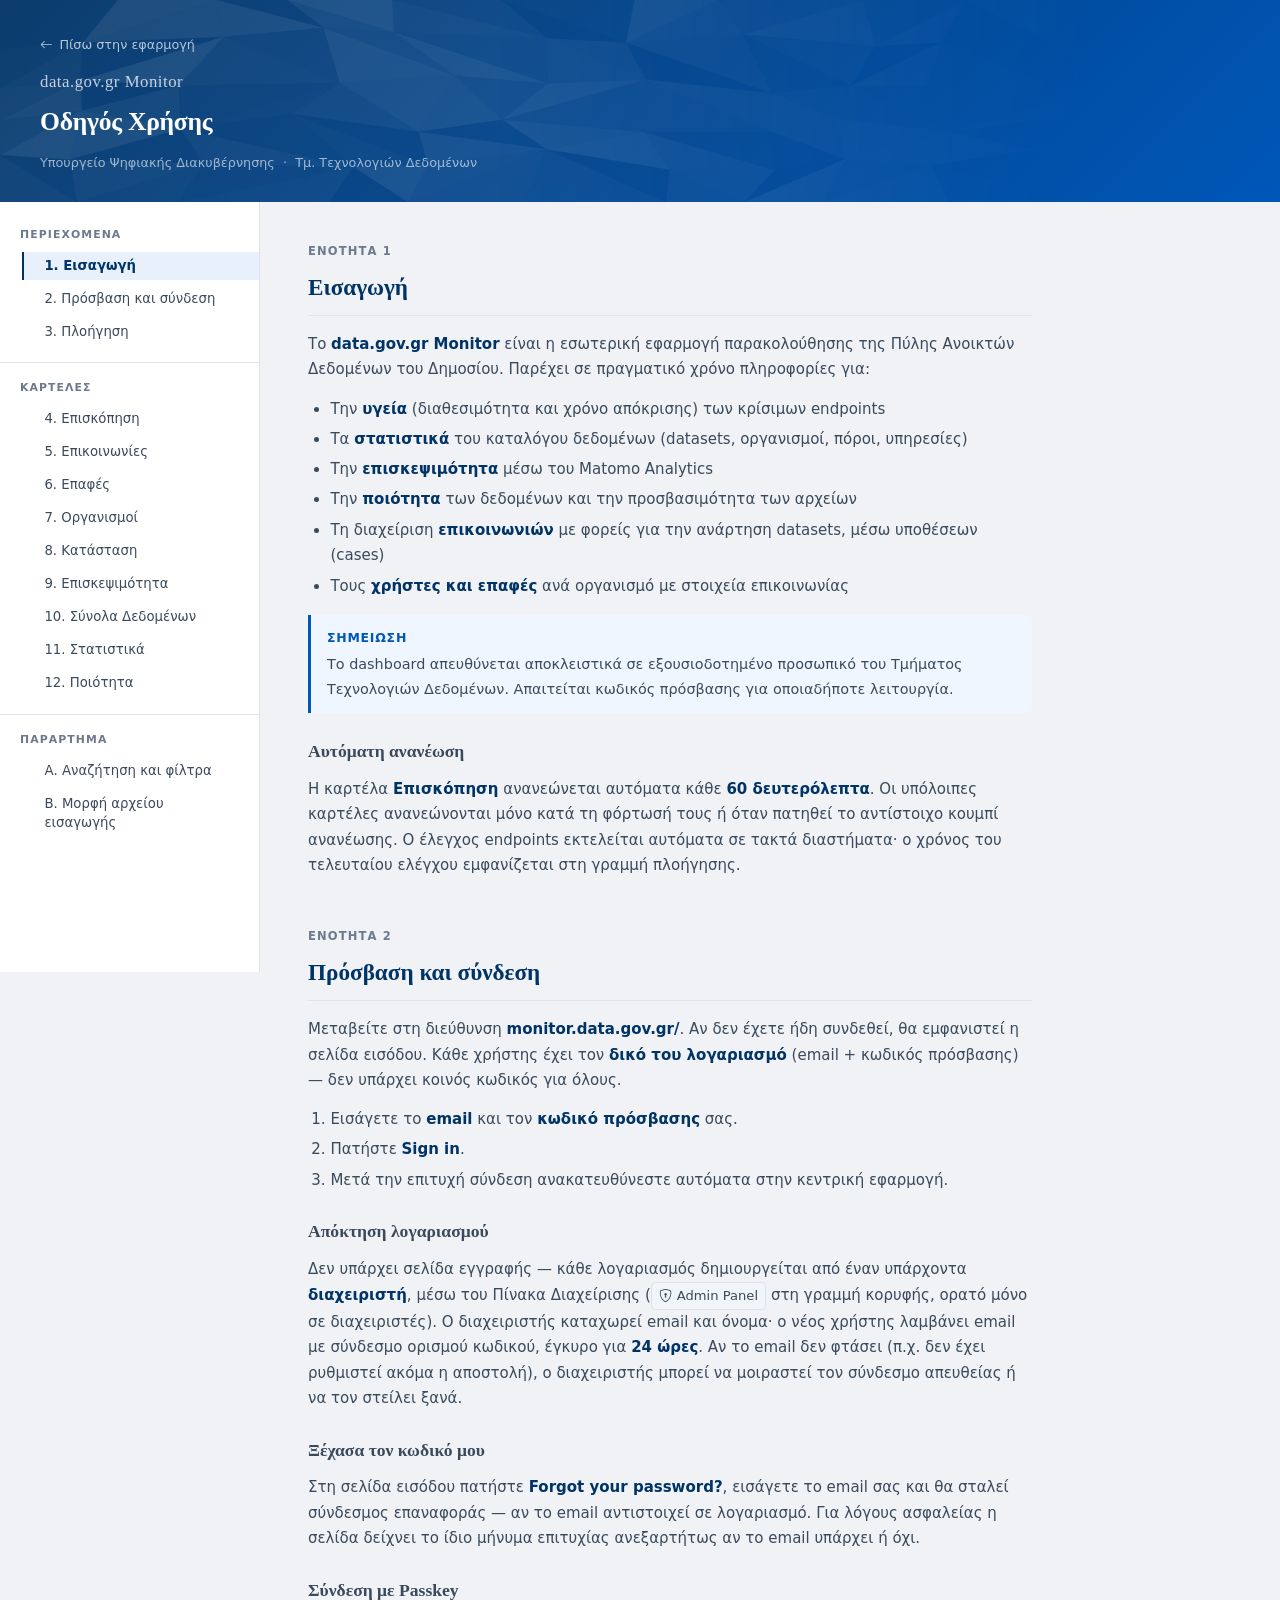
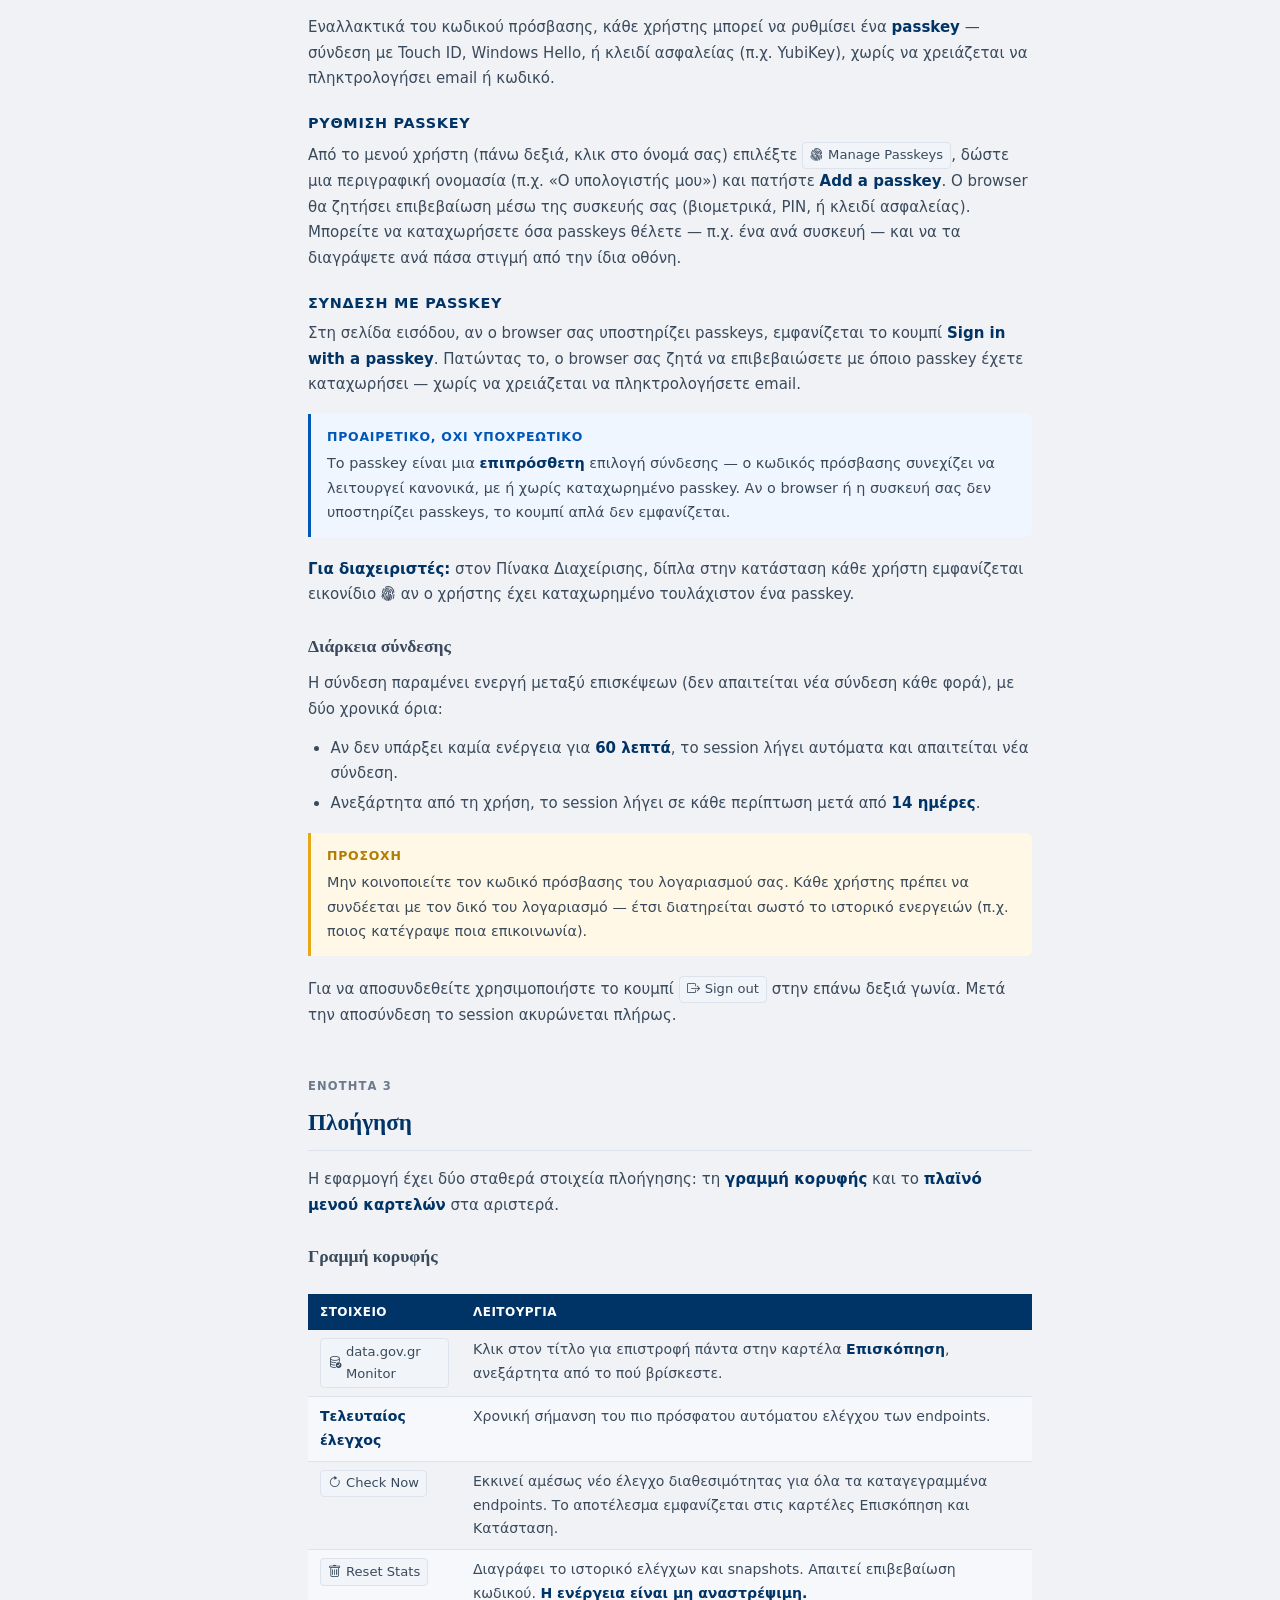
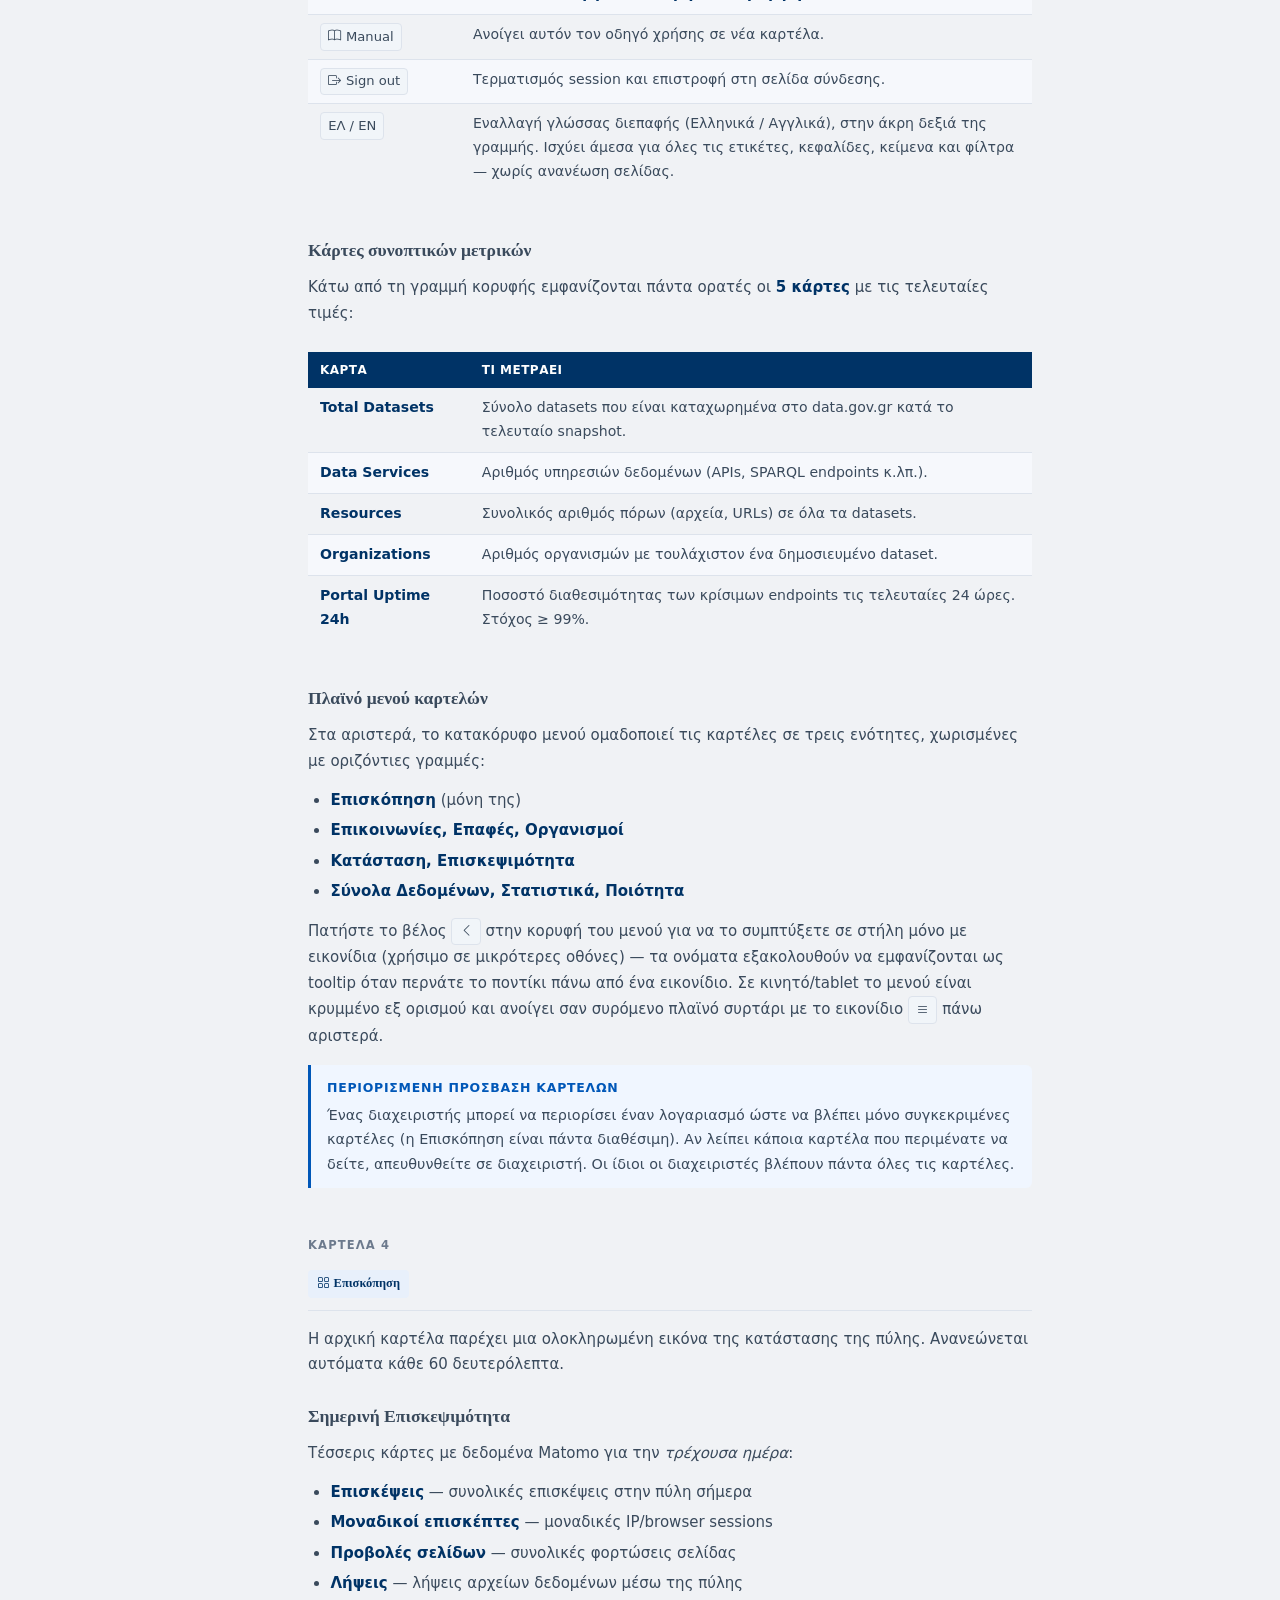
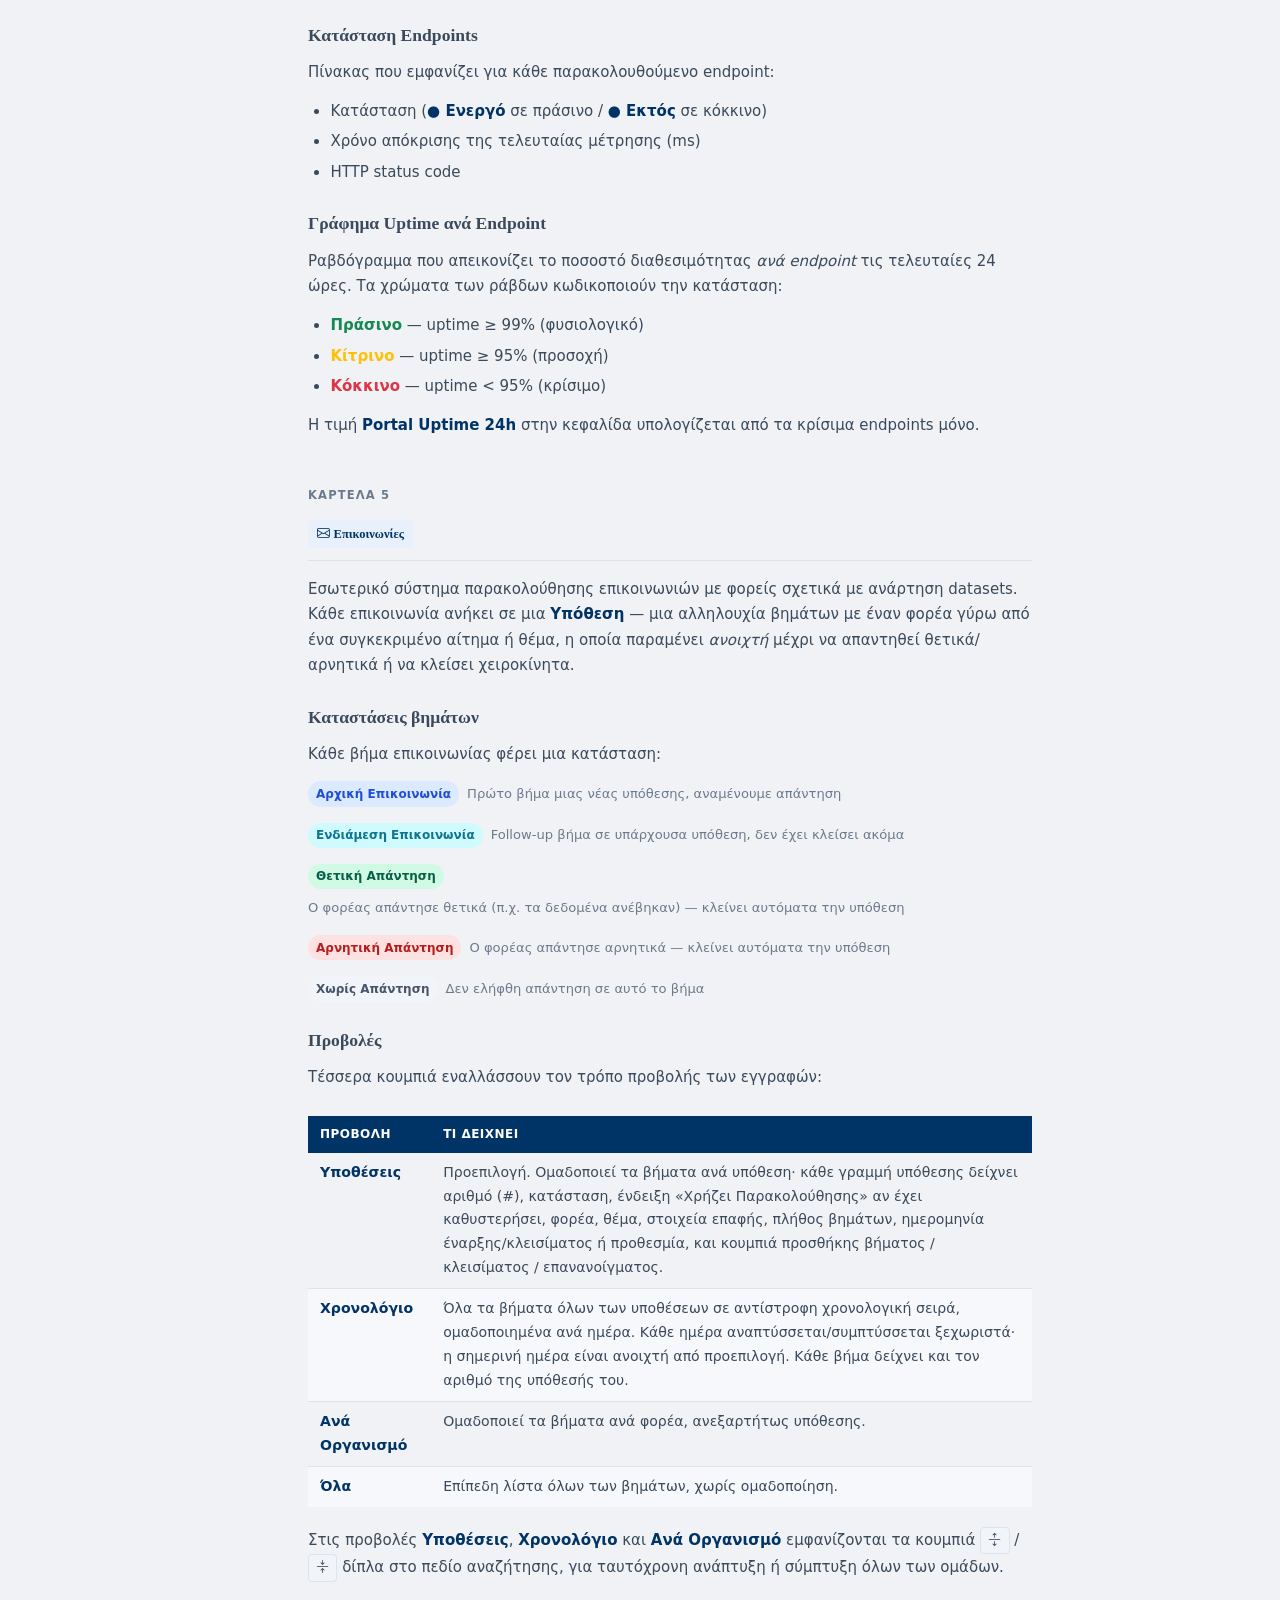
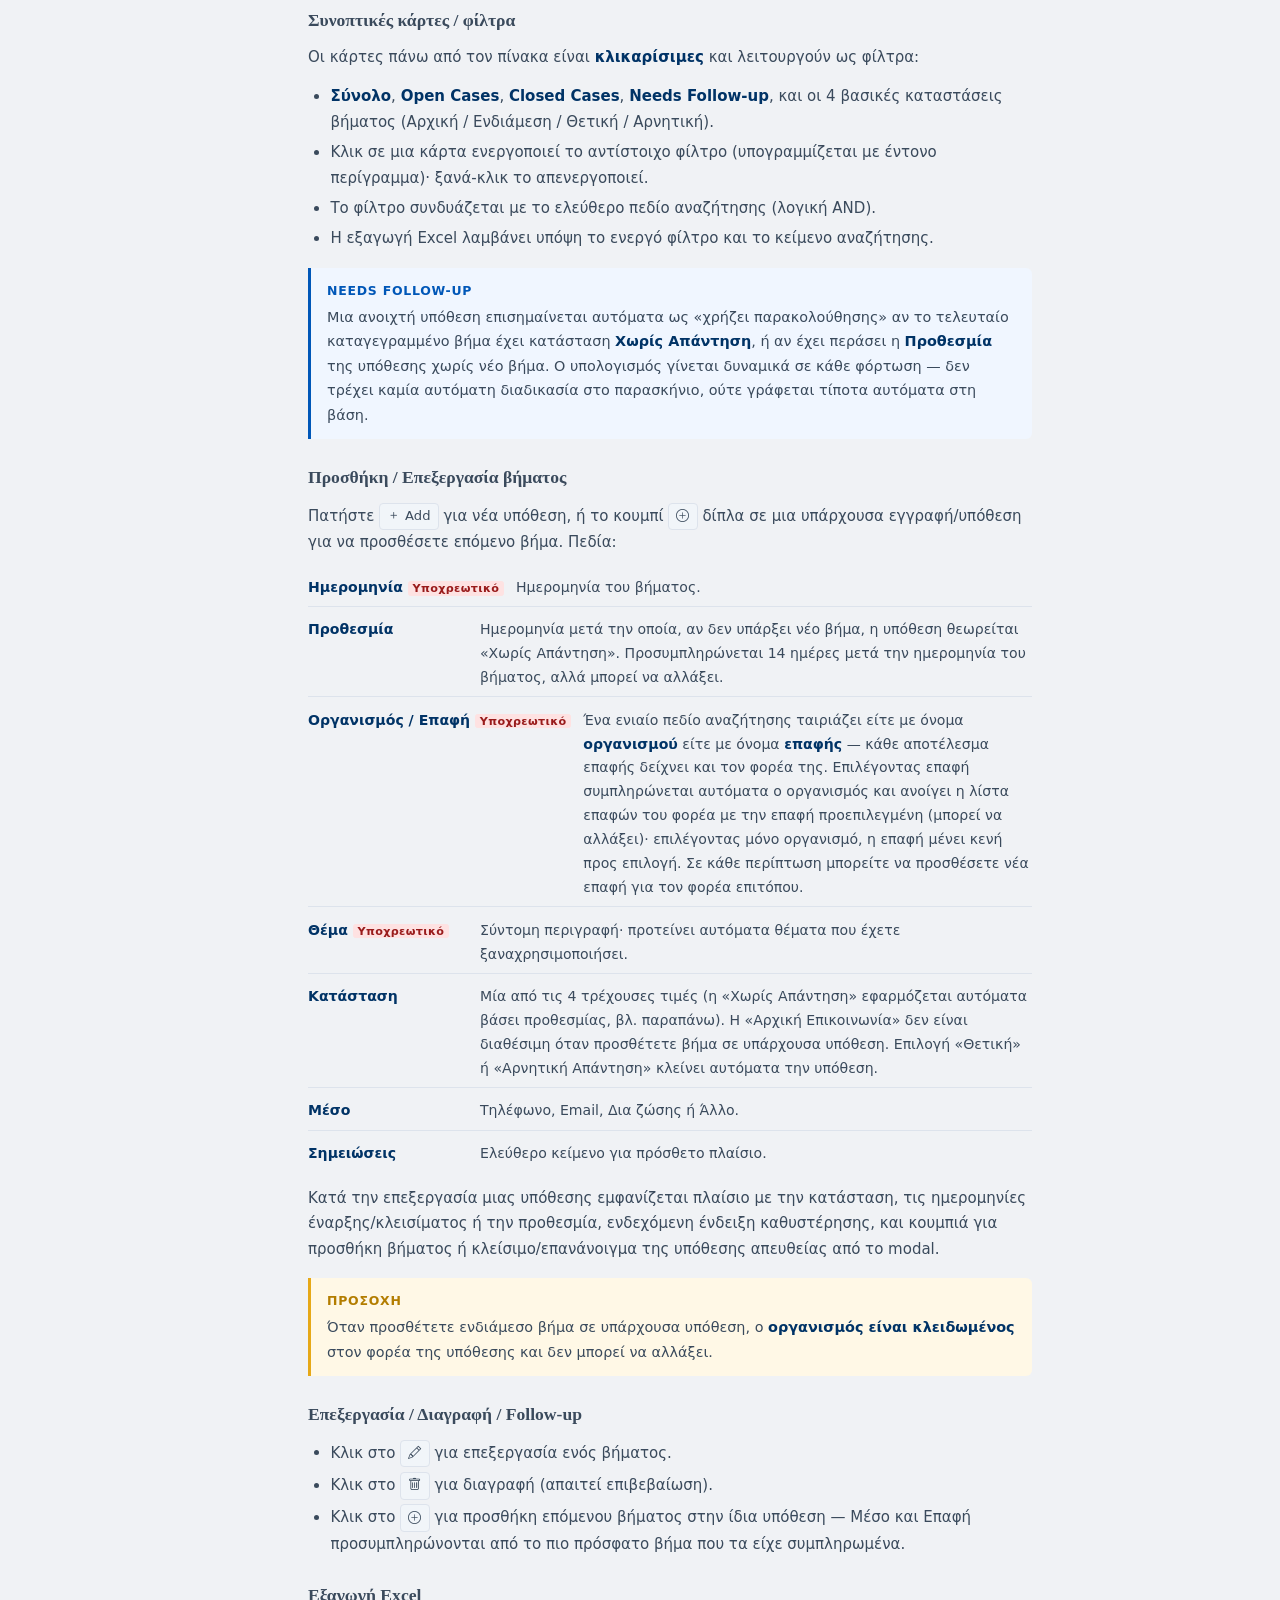
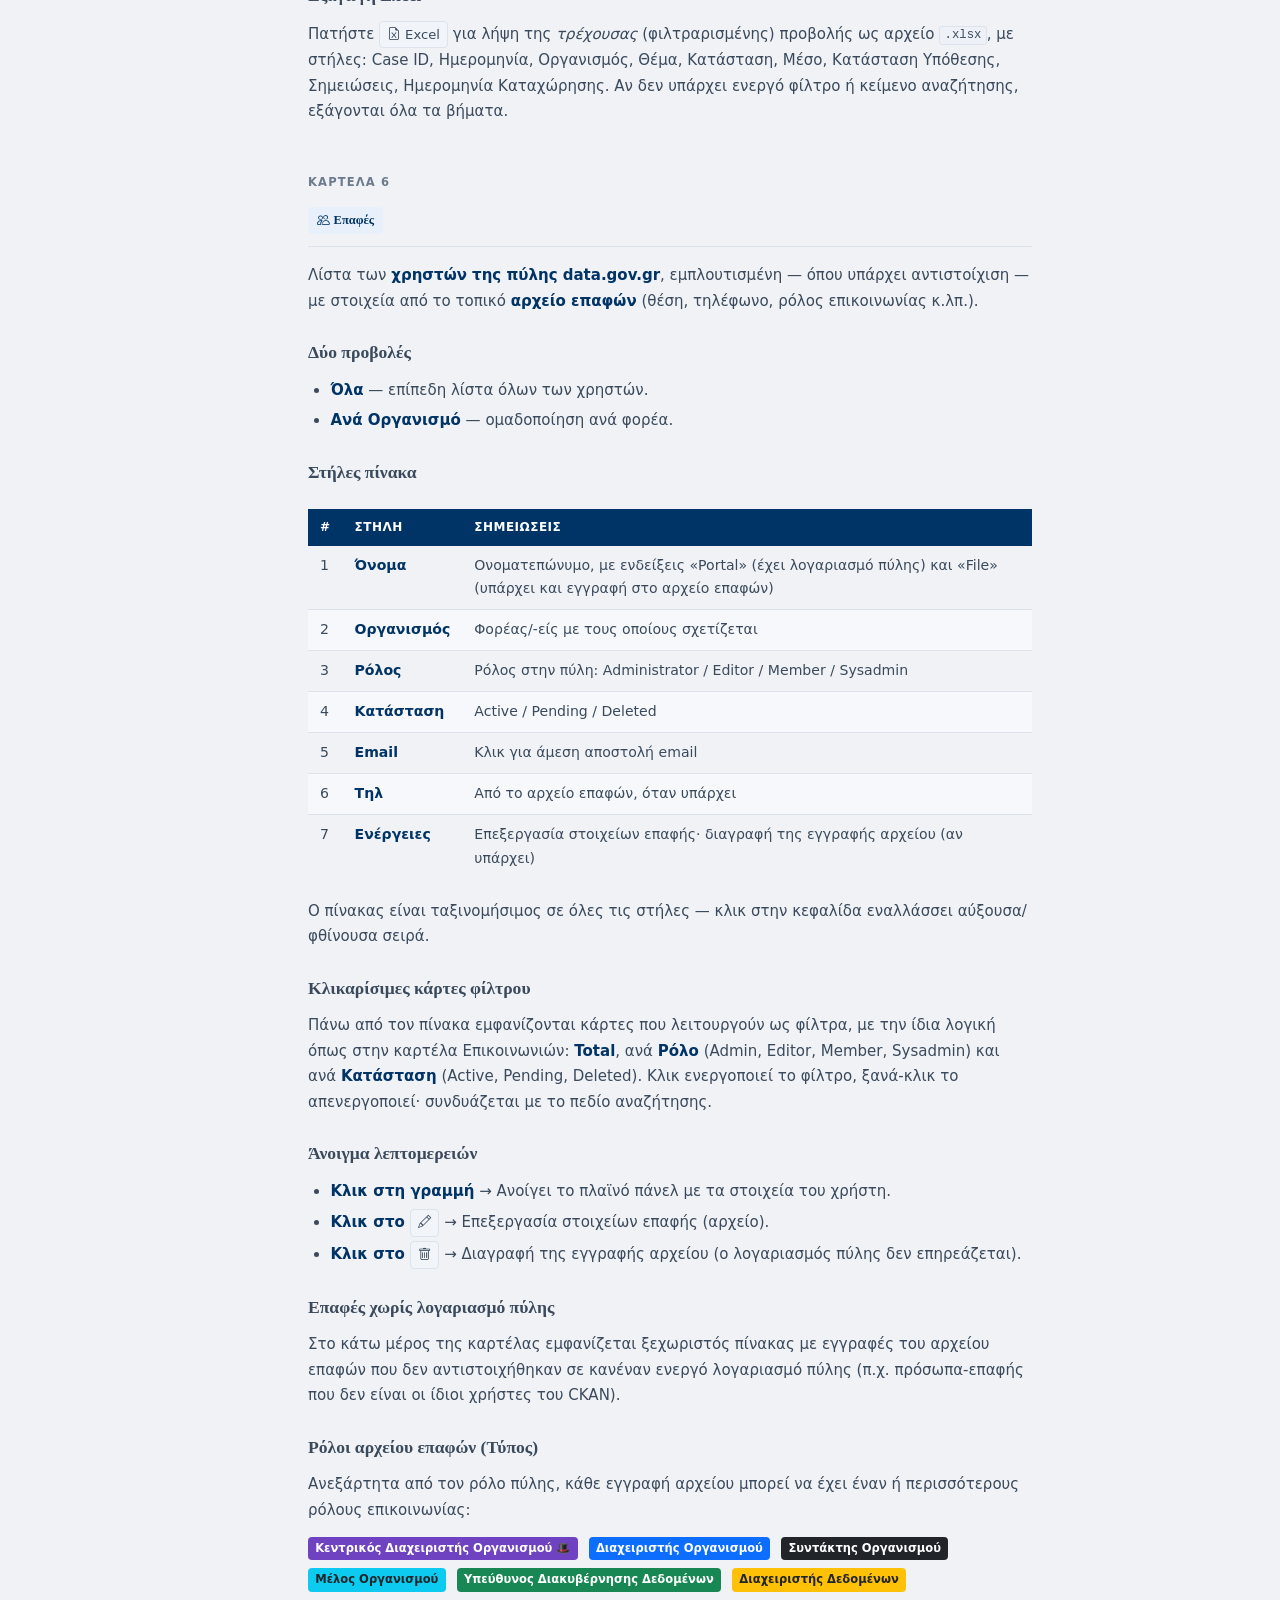
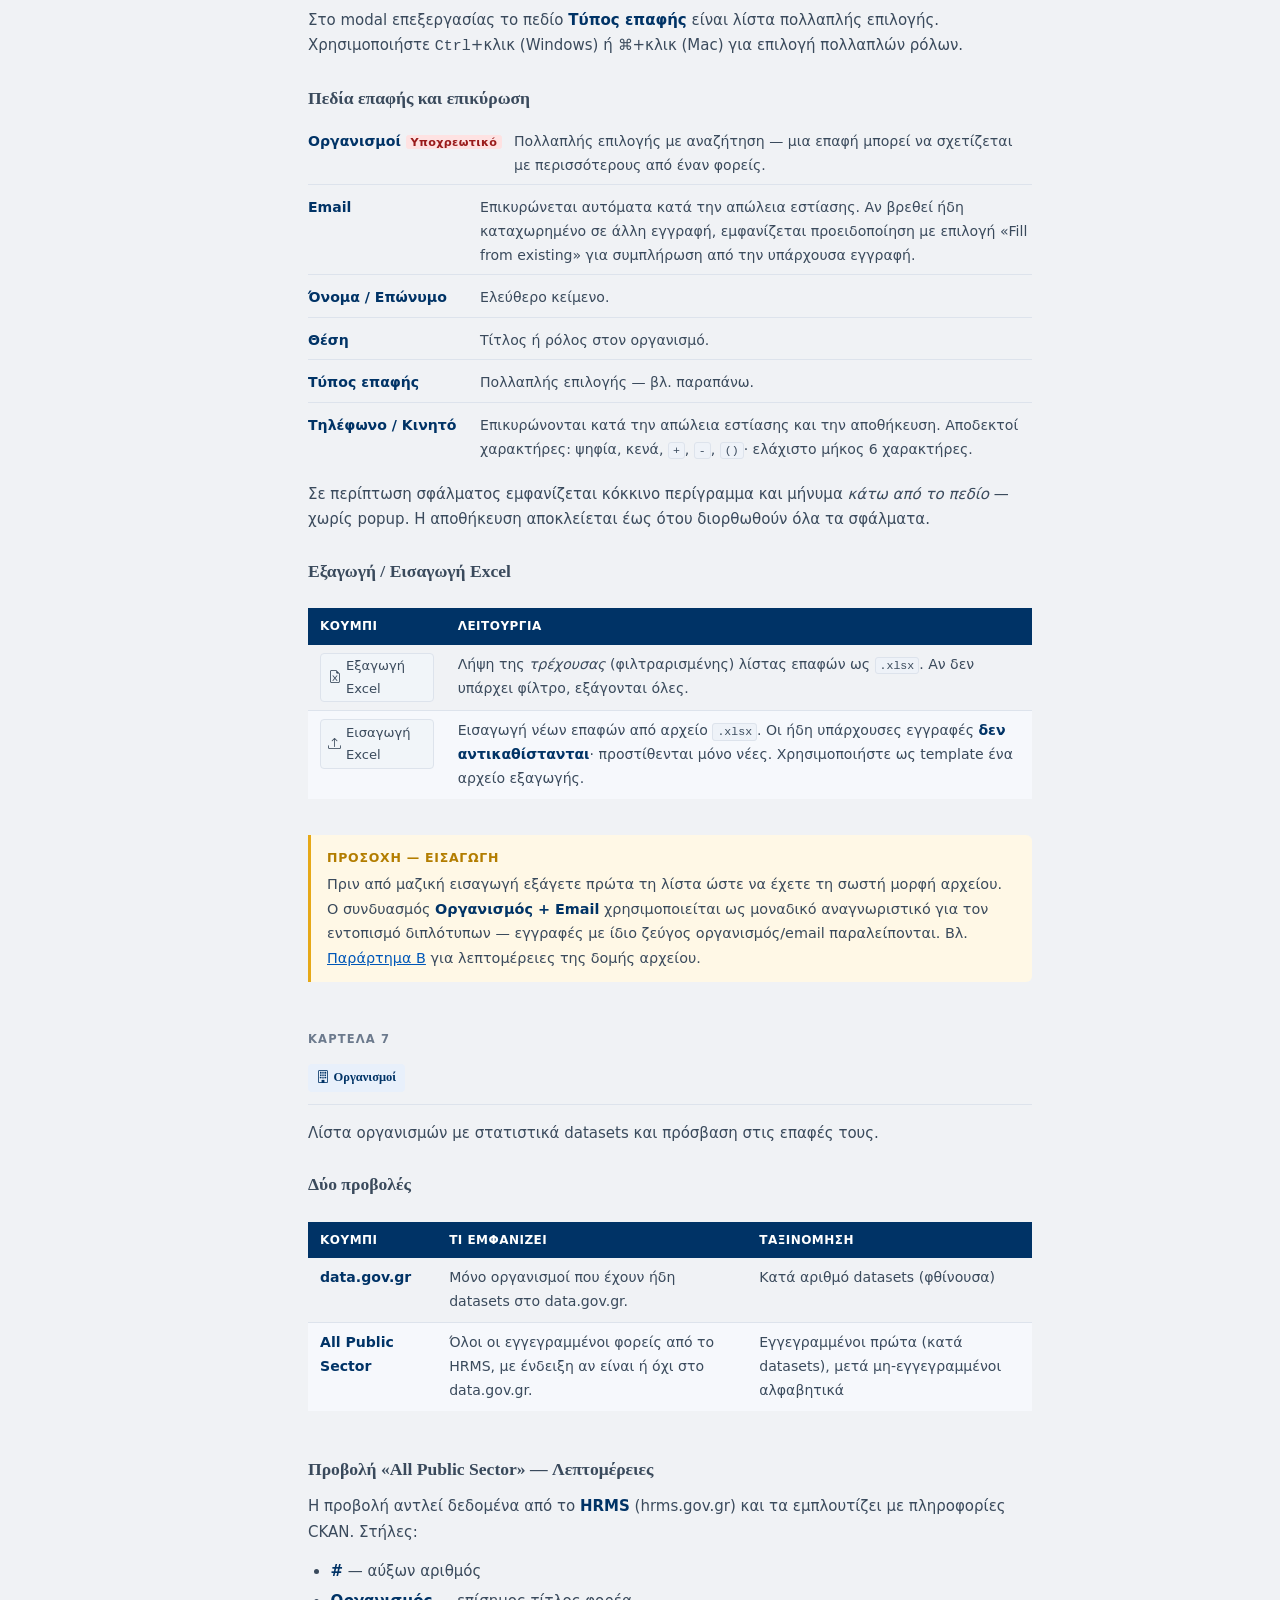
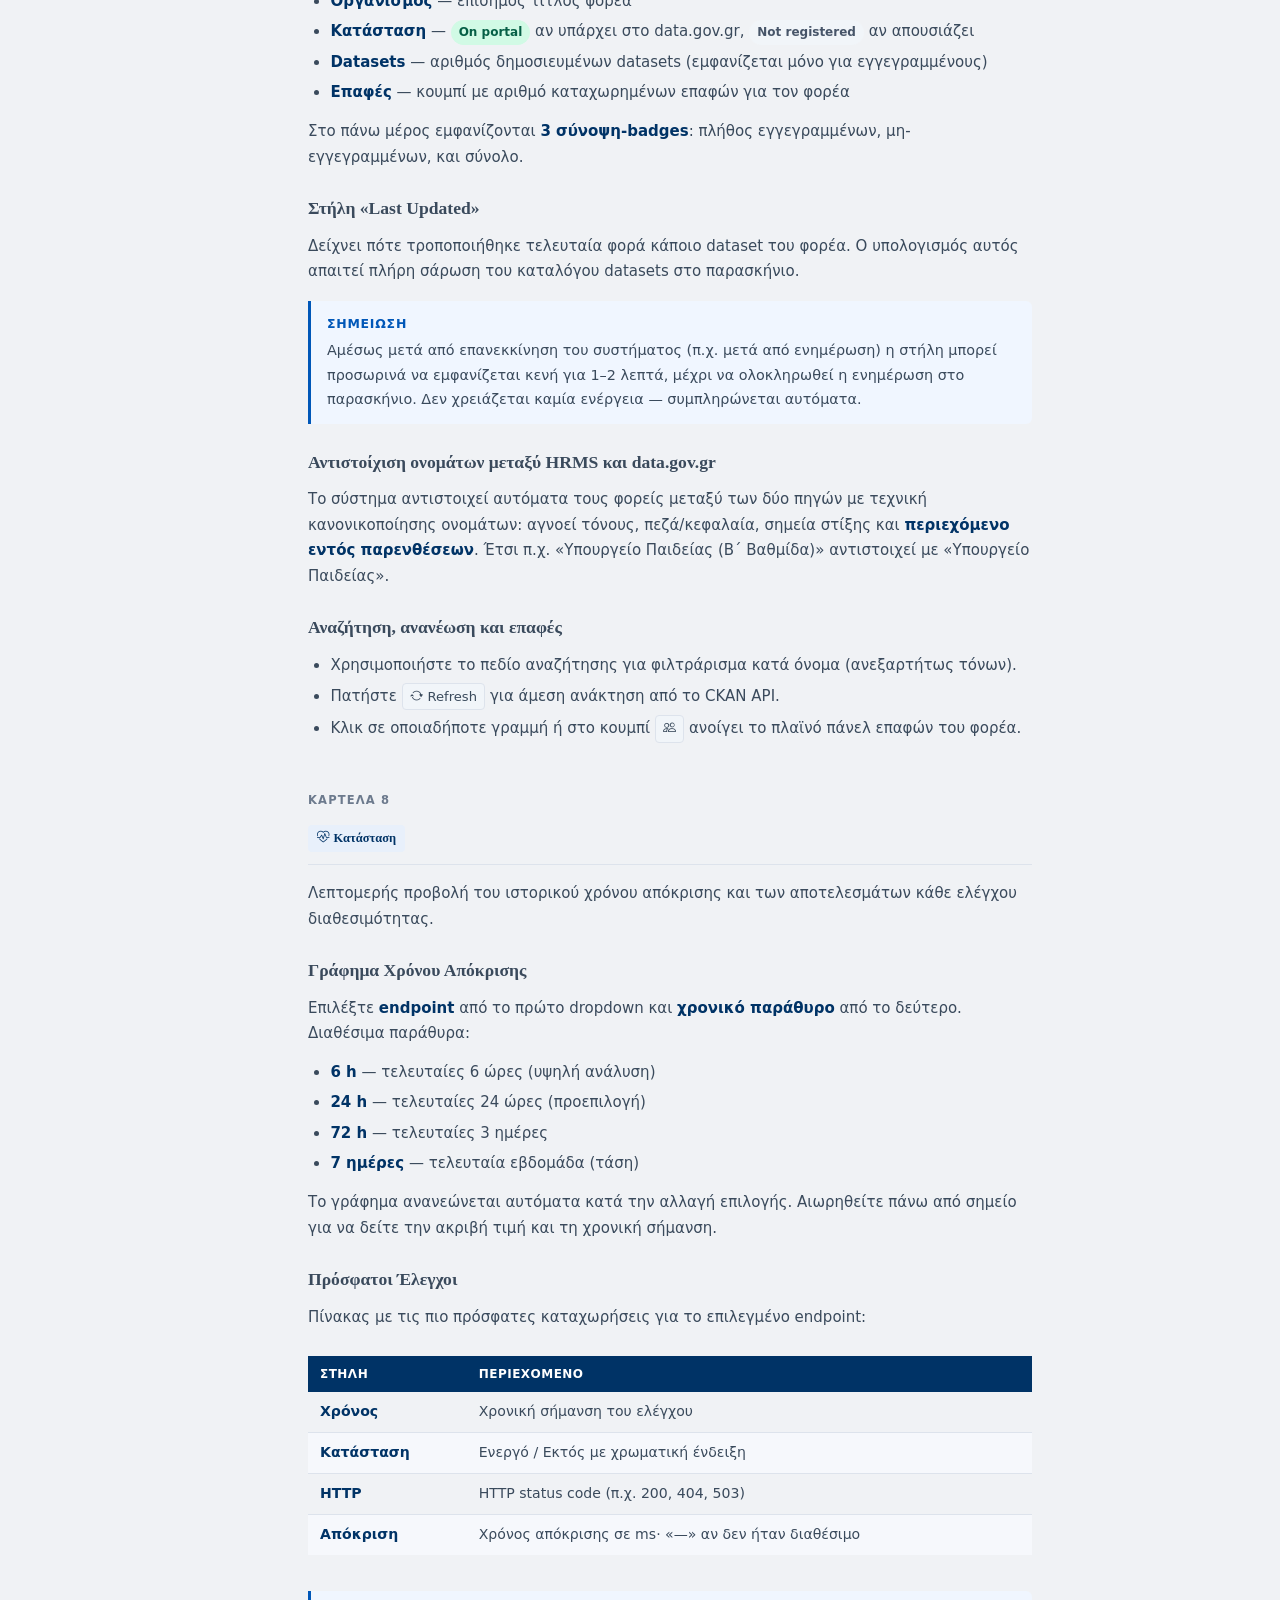
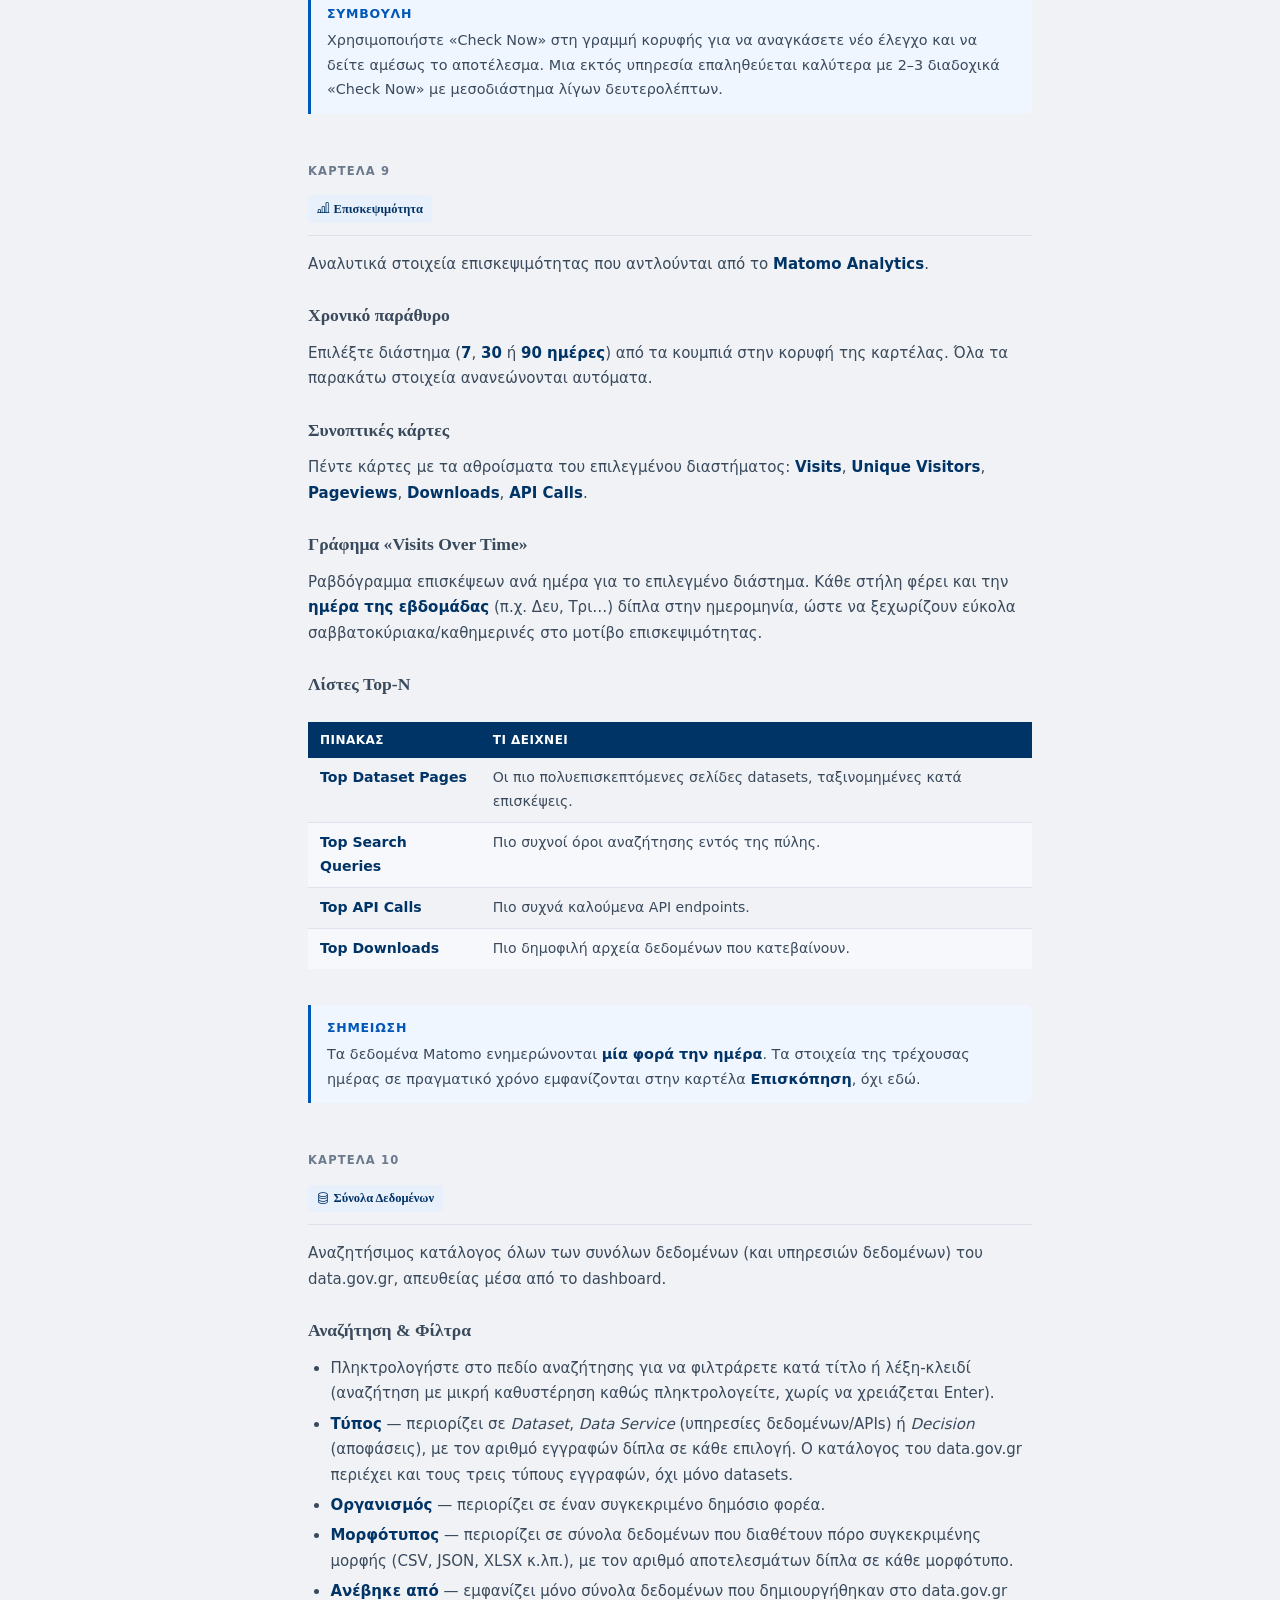
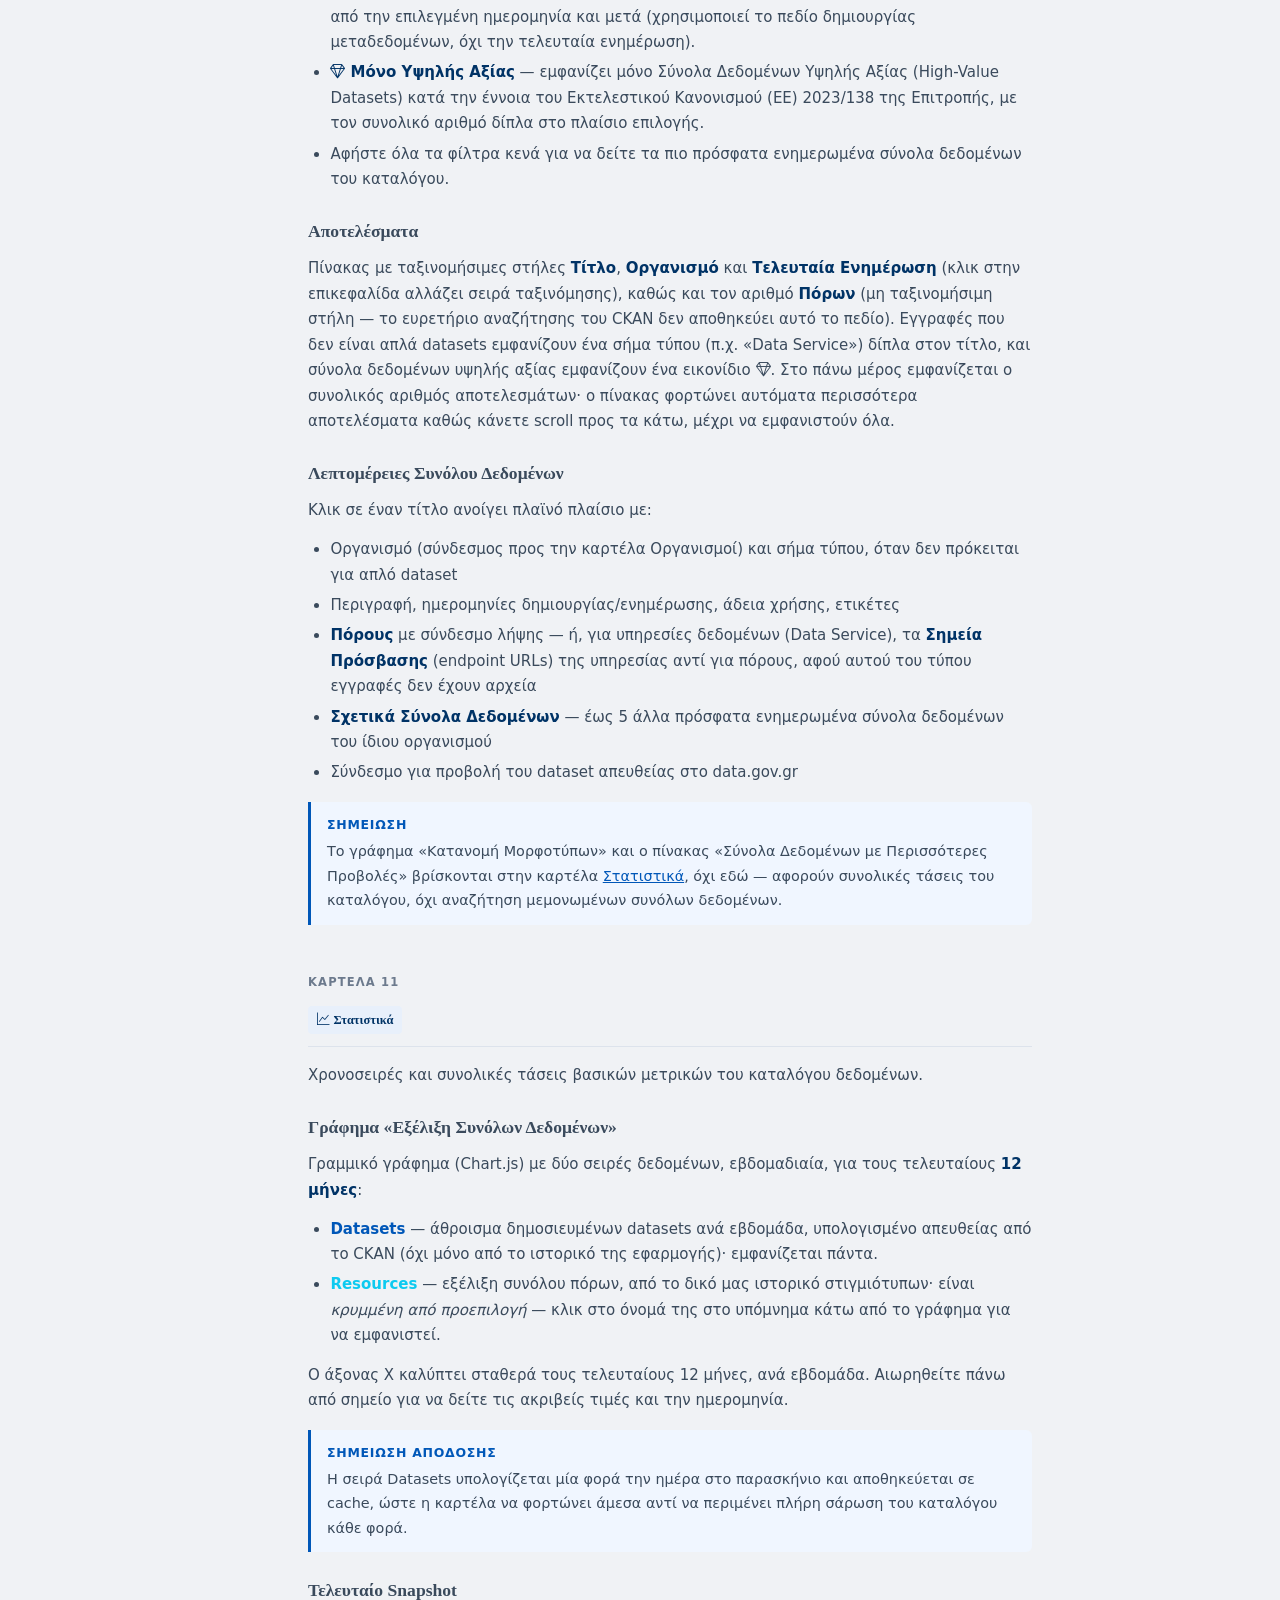
==== commit ed8255d8: "style: unify header backgrounds across all pages, low-poly pattern, shared CSS Five templates (main " ====
--- a/static/manual.html
+++ b/static/manual.html
@@ -6,6 +6,7 @@
   <title>Οδηγός Χρήσης — data.gov.gr Monitor</title>
   <meta name="description" content="Εγχειρίδιο χρήστη για το data.gov.gr Monitor Dashboard">
   <link rel="stylesheet" href="https://cdn.jsdelivr.net/npm/bootstrap-icons@1.11.3/font/bootstrap-icons.min.css">
+  <link rel="stylesheet" href="header_shared.css">
   <style>
     *, *::before, *::after { box-sizing: border-box; margin: 0; padding: 0; }
 
@@ -37,7 +38,6 @@
 
     /* ── Header ───────────────────────────────────────── */
     .site-header {
-      background: linear-gradient(135deg, var(--navy) 0%, var(--blue) 100%);
       color: #fff;
       padding: 2rem 2.5rem 1.75rem;
       position: sticky;
@@ -416,7 +416,7 @@
 </head>
 <body>
 
-<header class="site-header">
+<header class="site-header gov-header-bg">
   <a href="../" class="back-link"><i class="bi bi-arrow-left"></i> Πίσω στην εφαρμογή</a>
   <div class="product-name">data.gov.gr Monitor</div>
   <h1>Οδηγός Χρήσης</h1>
--- a/static/header_shared.css
+++ b/static/header_shared.css
@@ -0,0 +1,27 @@
+/* Shared header background -- navy-to-blue brand gradient plus a low-poly
+   triangulation pattern behind the title, fading out to the right so it
+   blends into the solid gradient instead of covering the whole bar. The
+   fade itself is baked into header-pattern.svg's own mask (not layered via
+   CSS), so this is just two flat background layers -- no z-index/stacking
+   tricks needed, since backgrounds always paint behind an element's own
+   content regardless of layer count.
+
+   Also carries the same vertical padding as the main dashboard's navbar
+   (py-3, i.e. 1rem top/bottom) so the admin panel/API docs/API console bars
+   match its height instead of each page picking its own. The Manual page's
+   header is a taller, differently-shaped block (back-link + brand + h1 +
+   description, not a single row) and keeps its own padding -- forcing it
+   to the same height would either clip that content or leave the others
+   awkwardly padded to match it.
+
+   One rule, applied on top of whichever header class a given page already
+   uses (.navbar / .top-header / .site-header) -- previously each of those
+   five templates defined this exact gradient itself, each with its own
+   slightly different padding. */
+.gov-header-bg {
+  background: url("img/header-pattern.svg") no-repeat left center / cover,
+              linear-gradient(135deg, #003366 0%, #0057b8 100%);
+}
+.top-header.gov-header-bg {
+  padding: 1rem 2rem;
+}
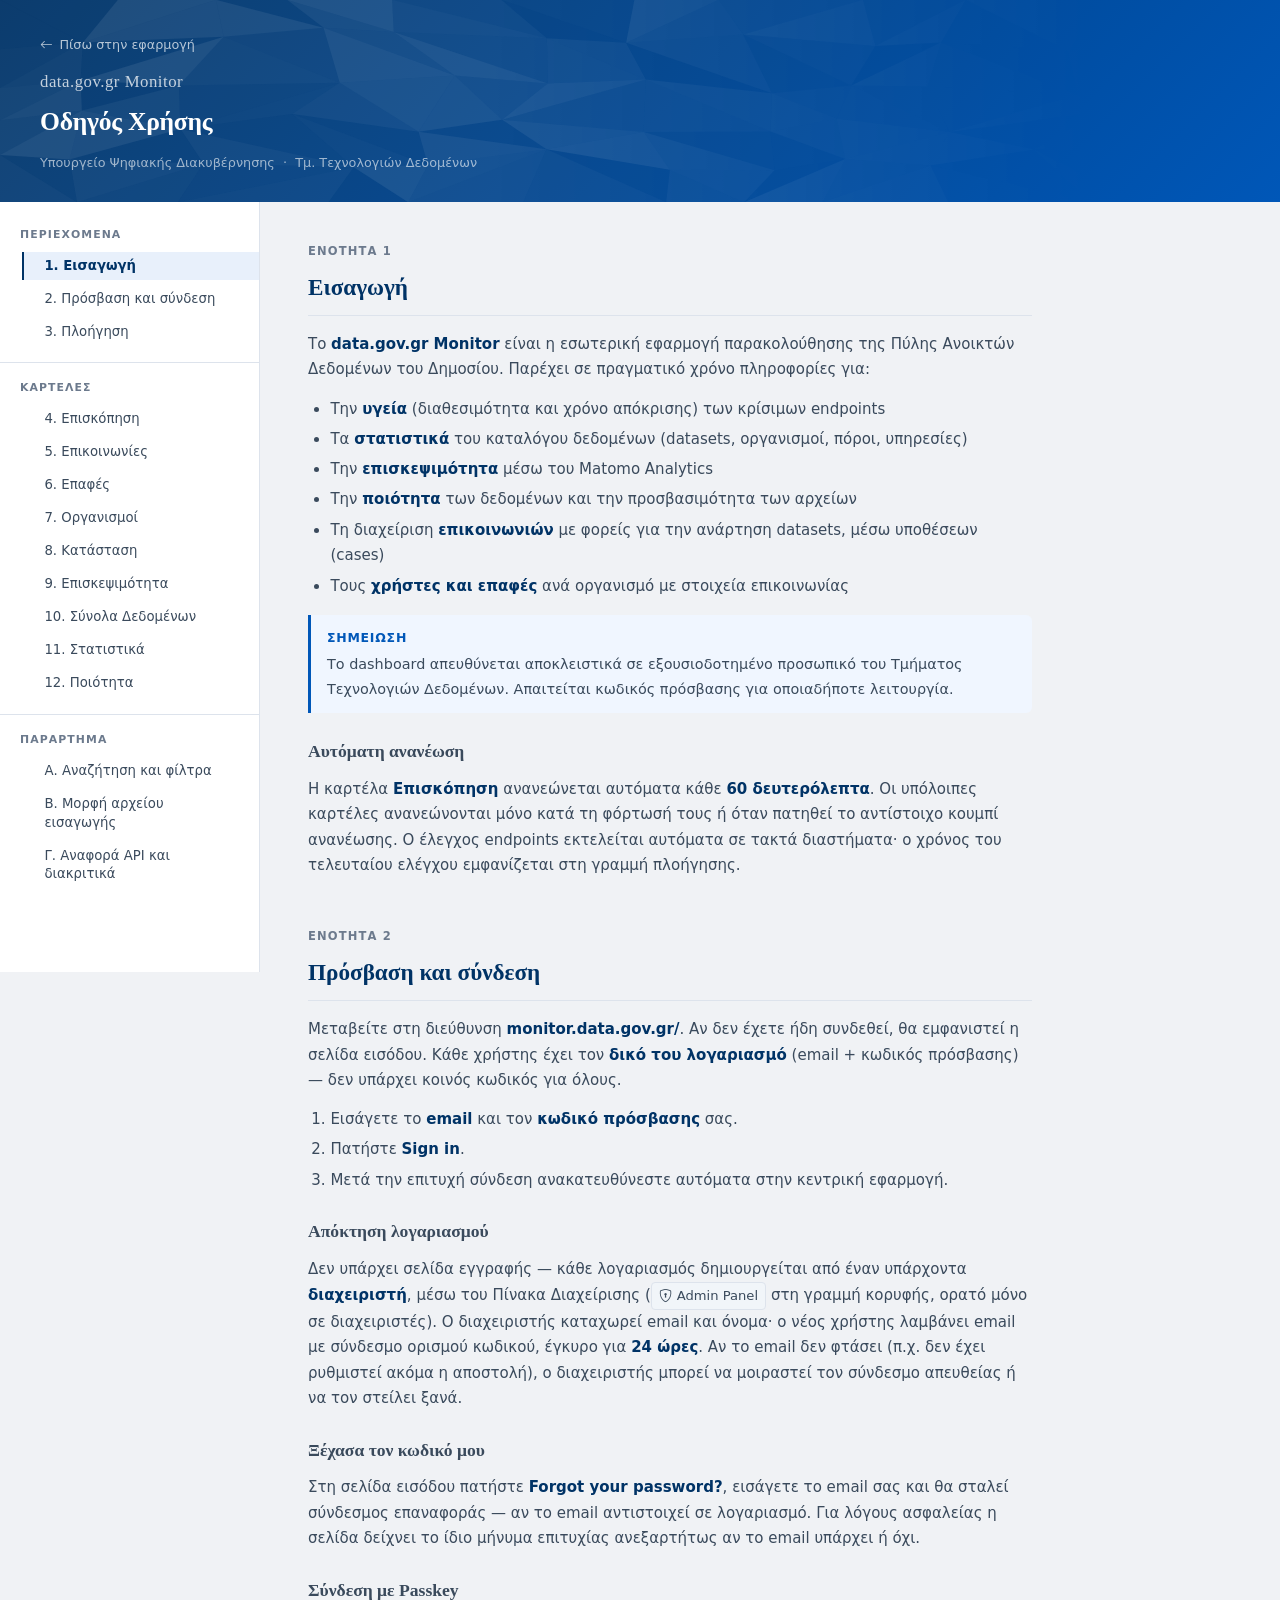
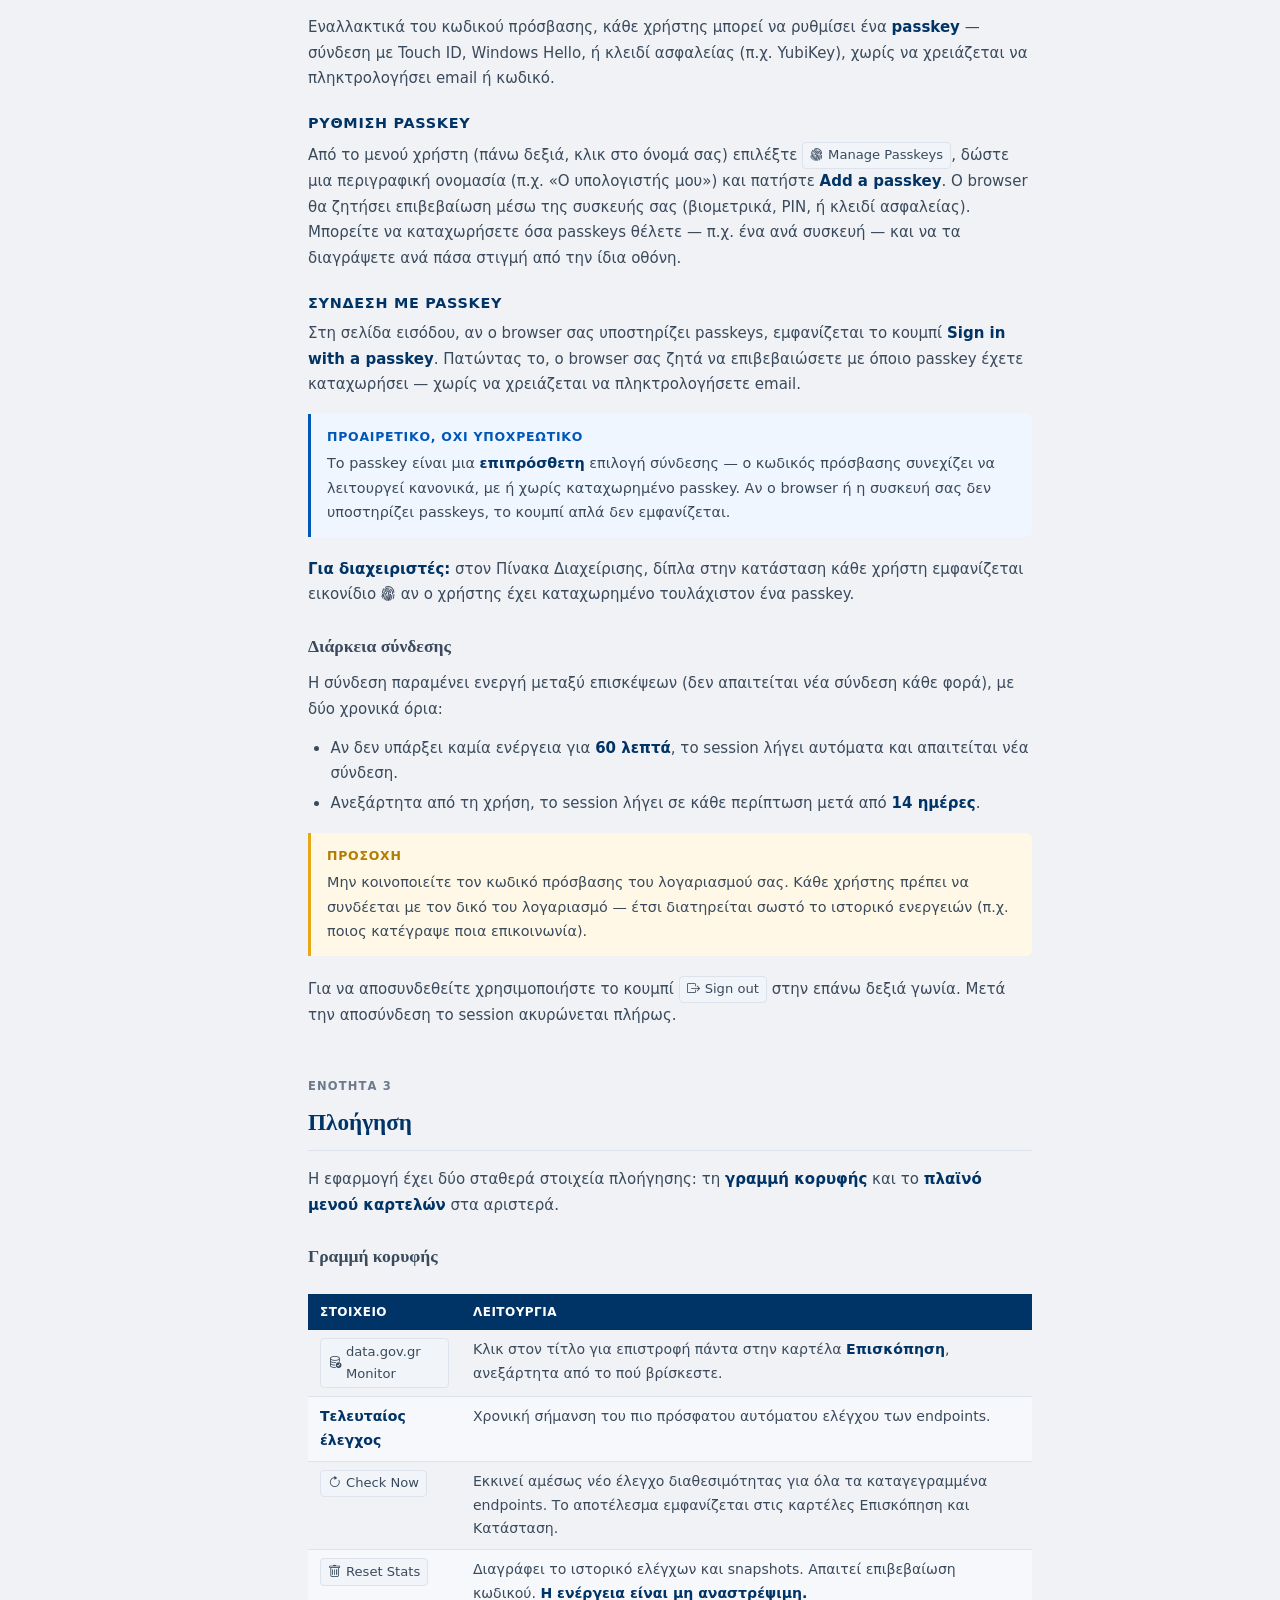
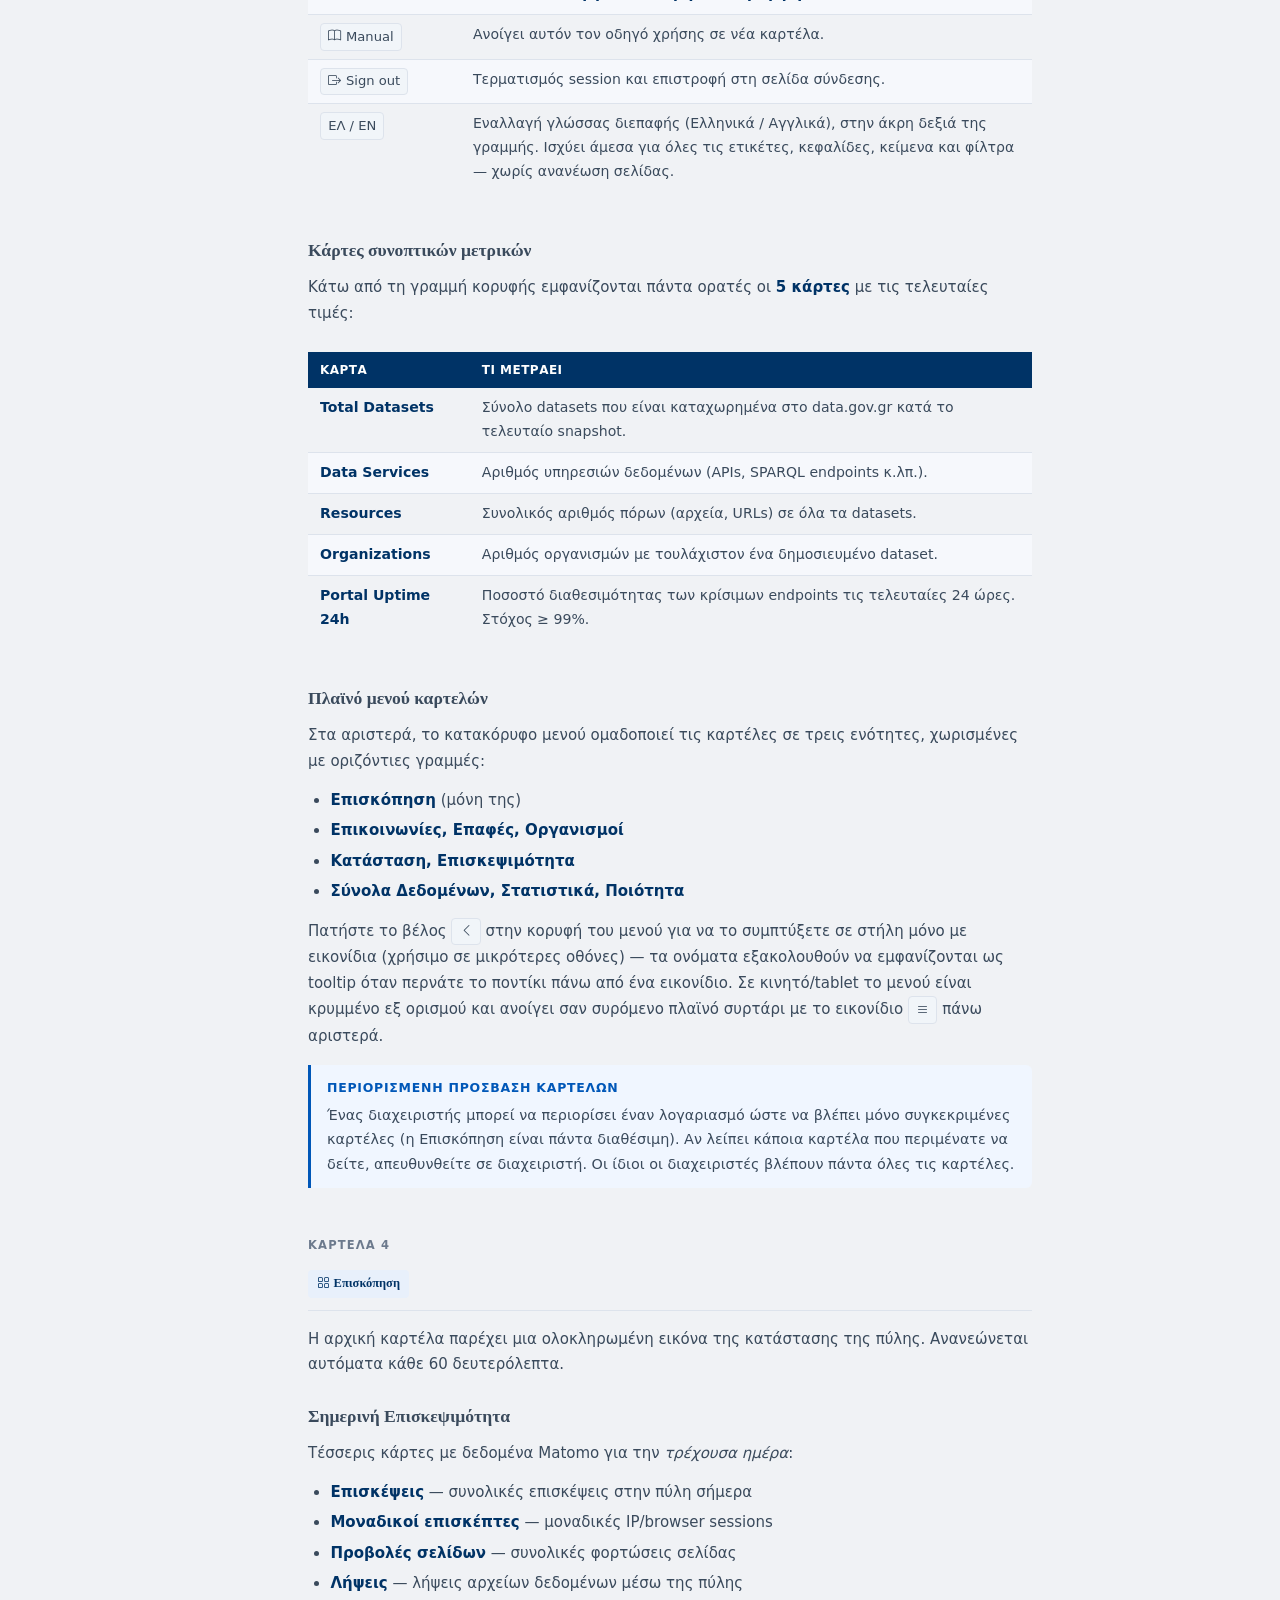
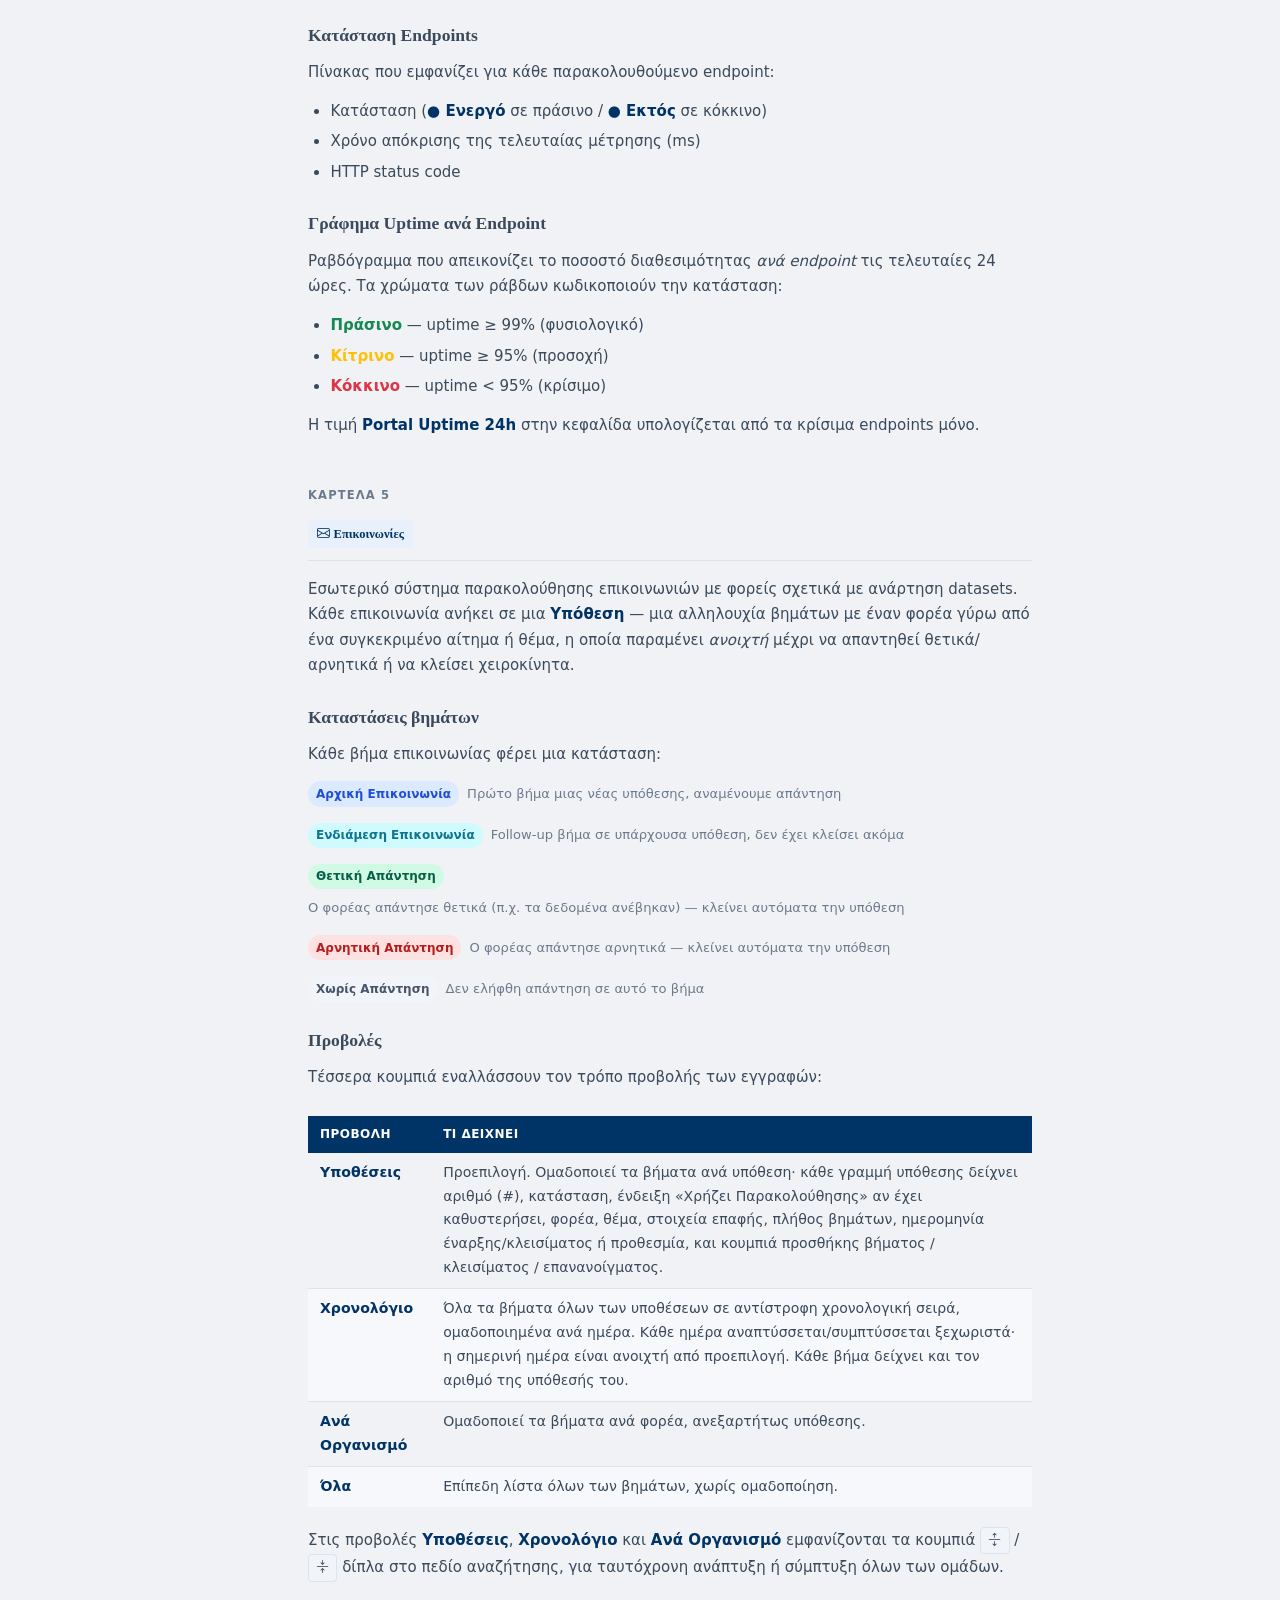
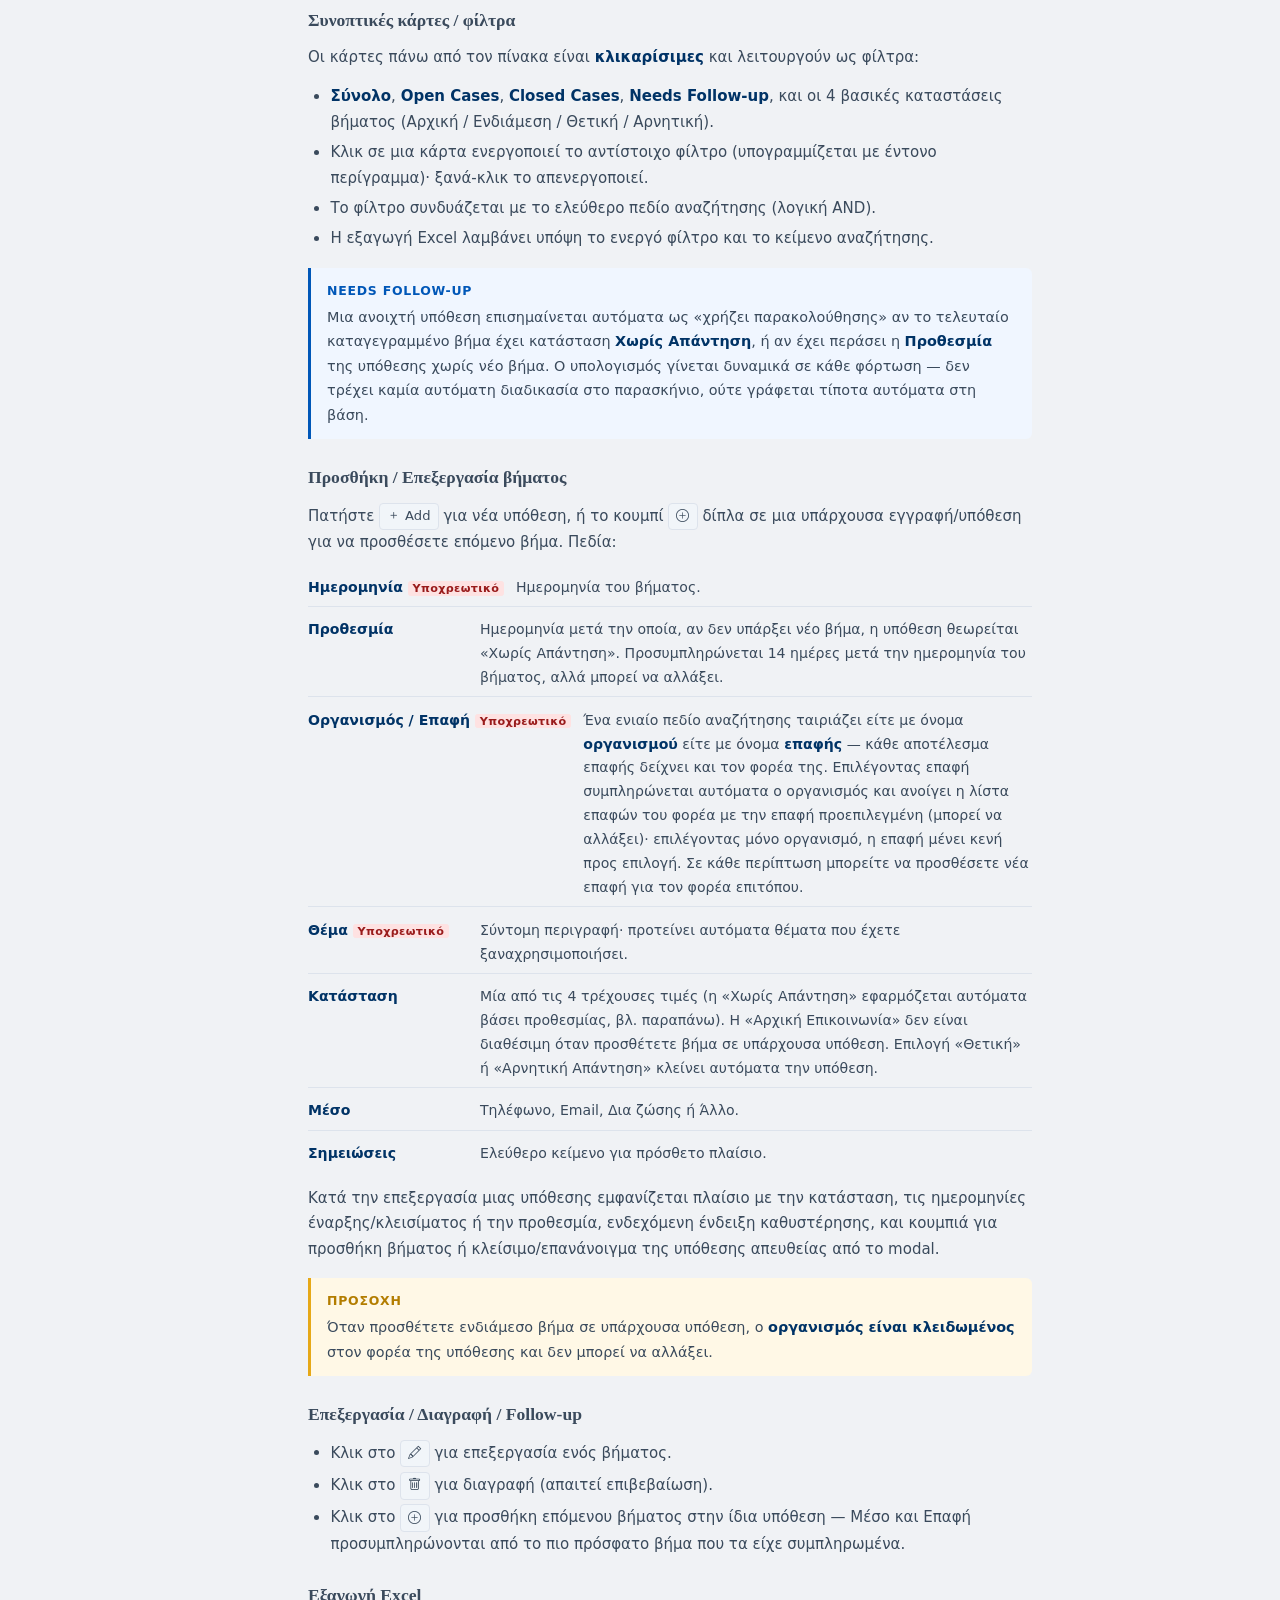
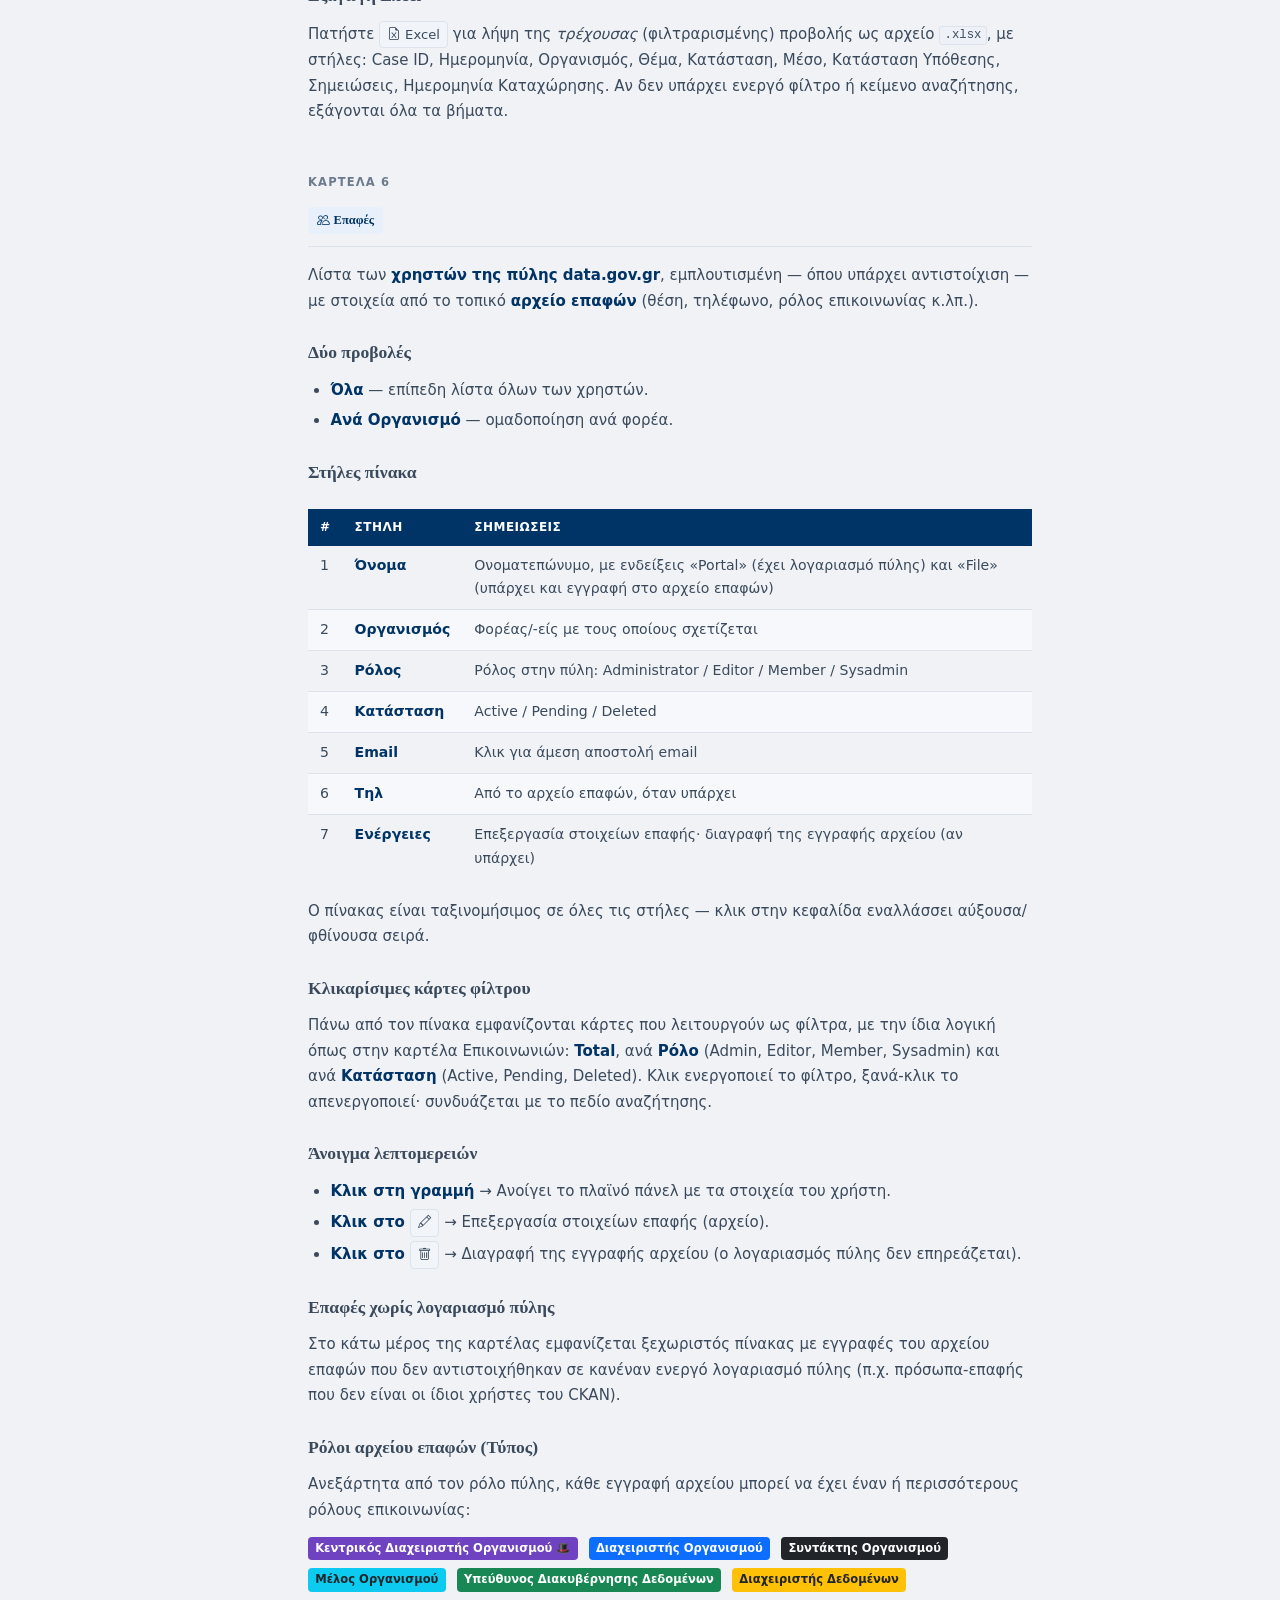
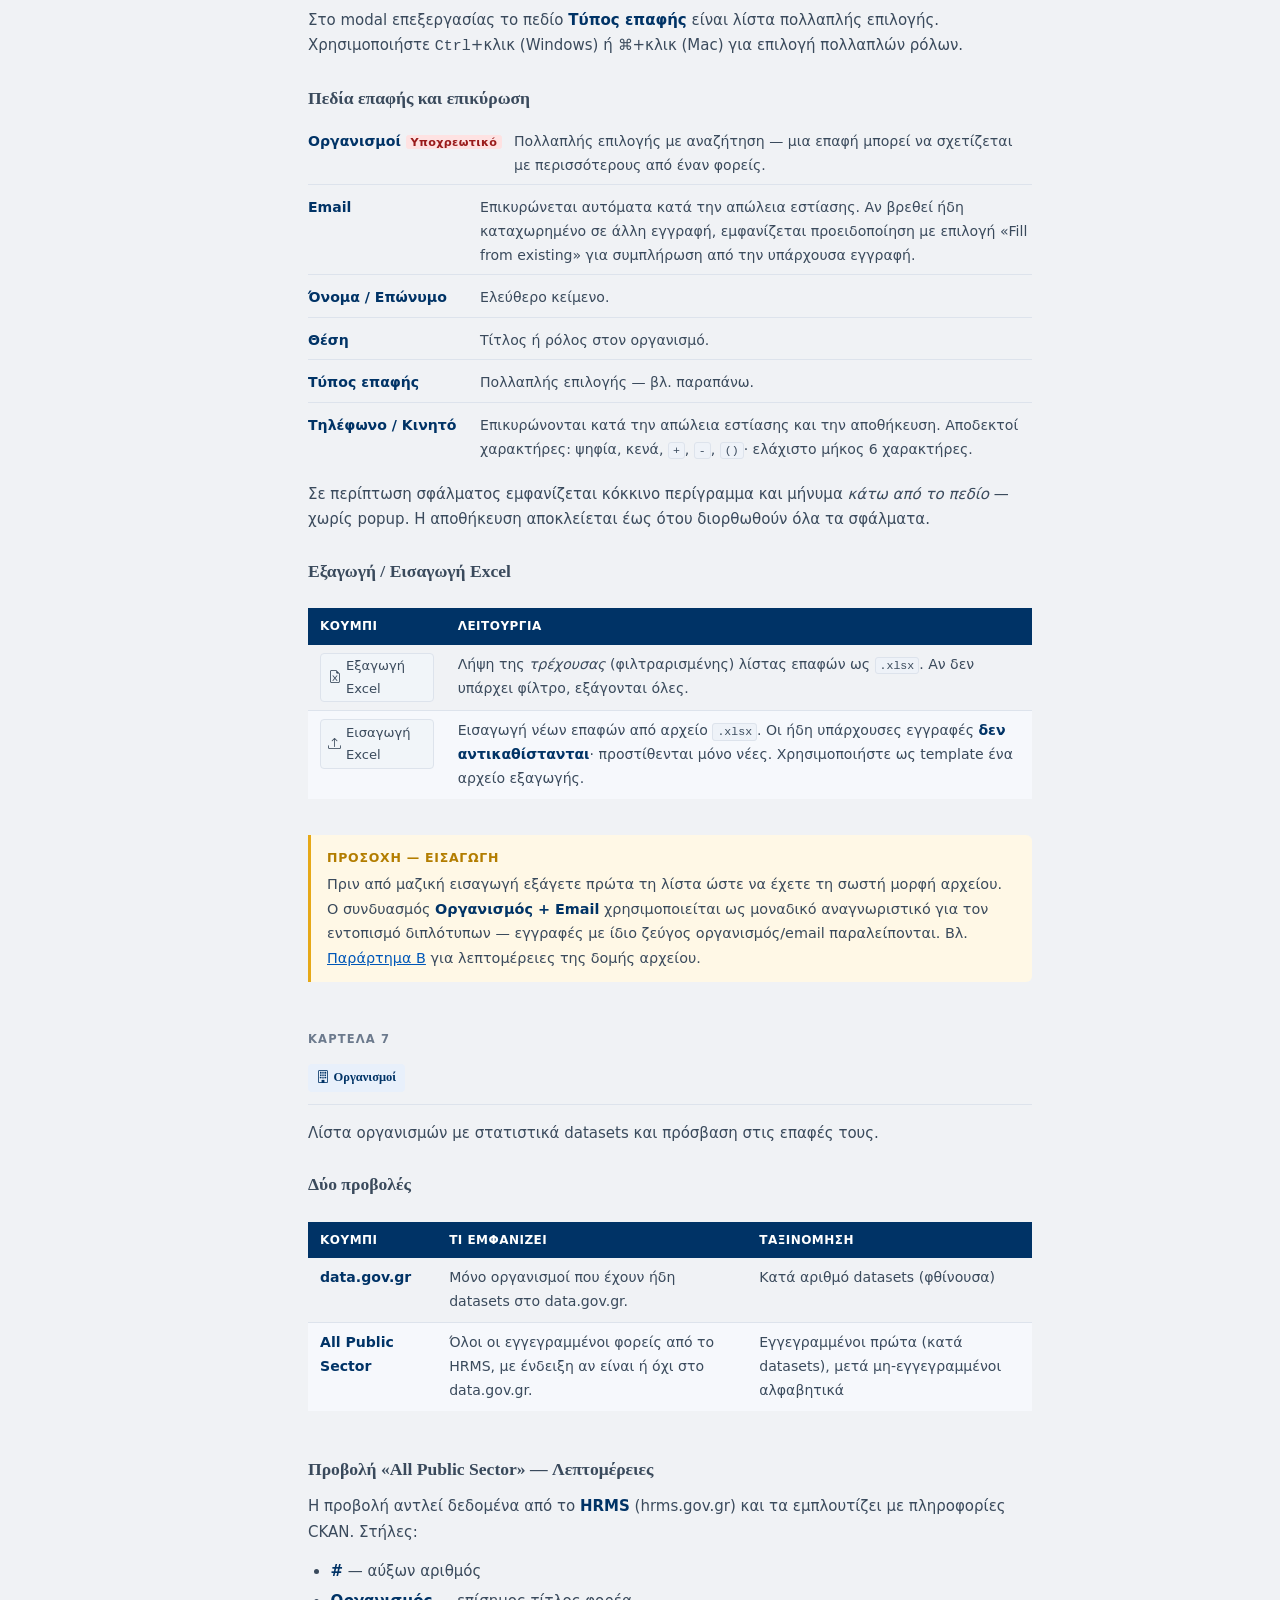
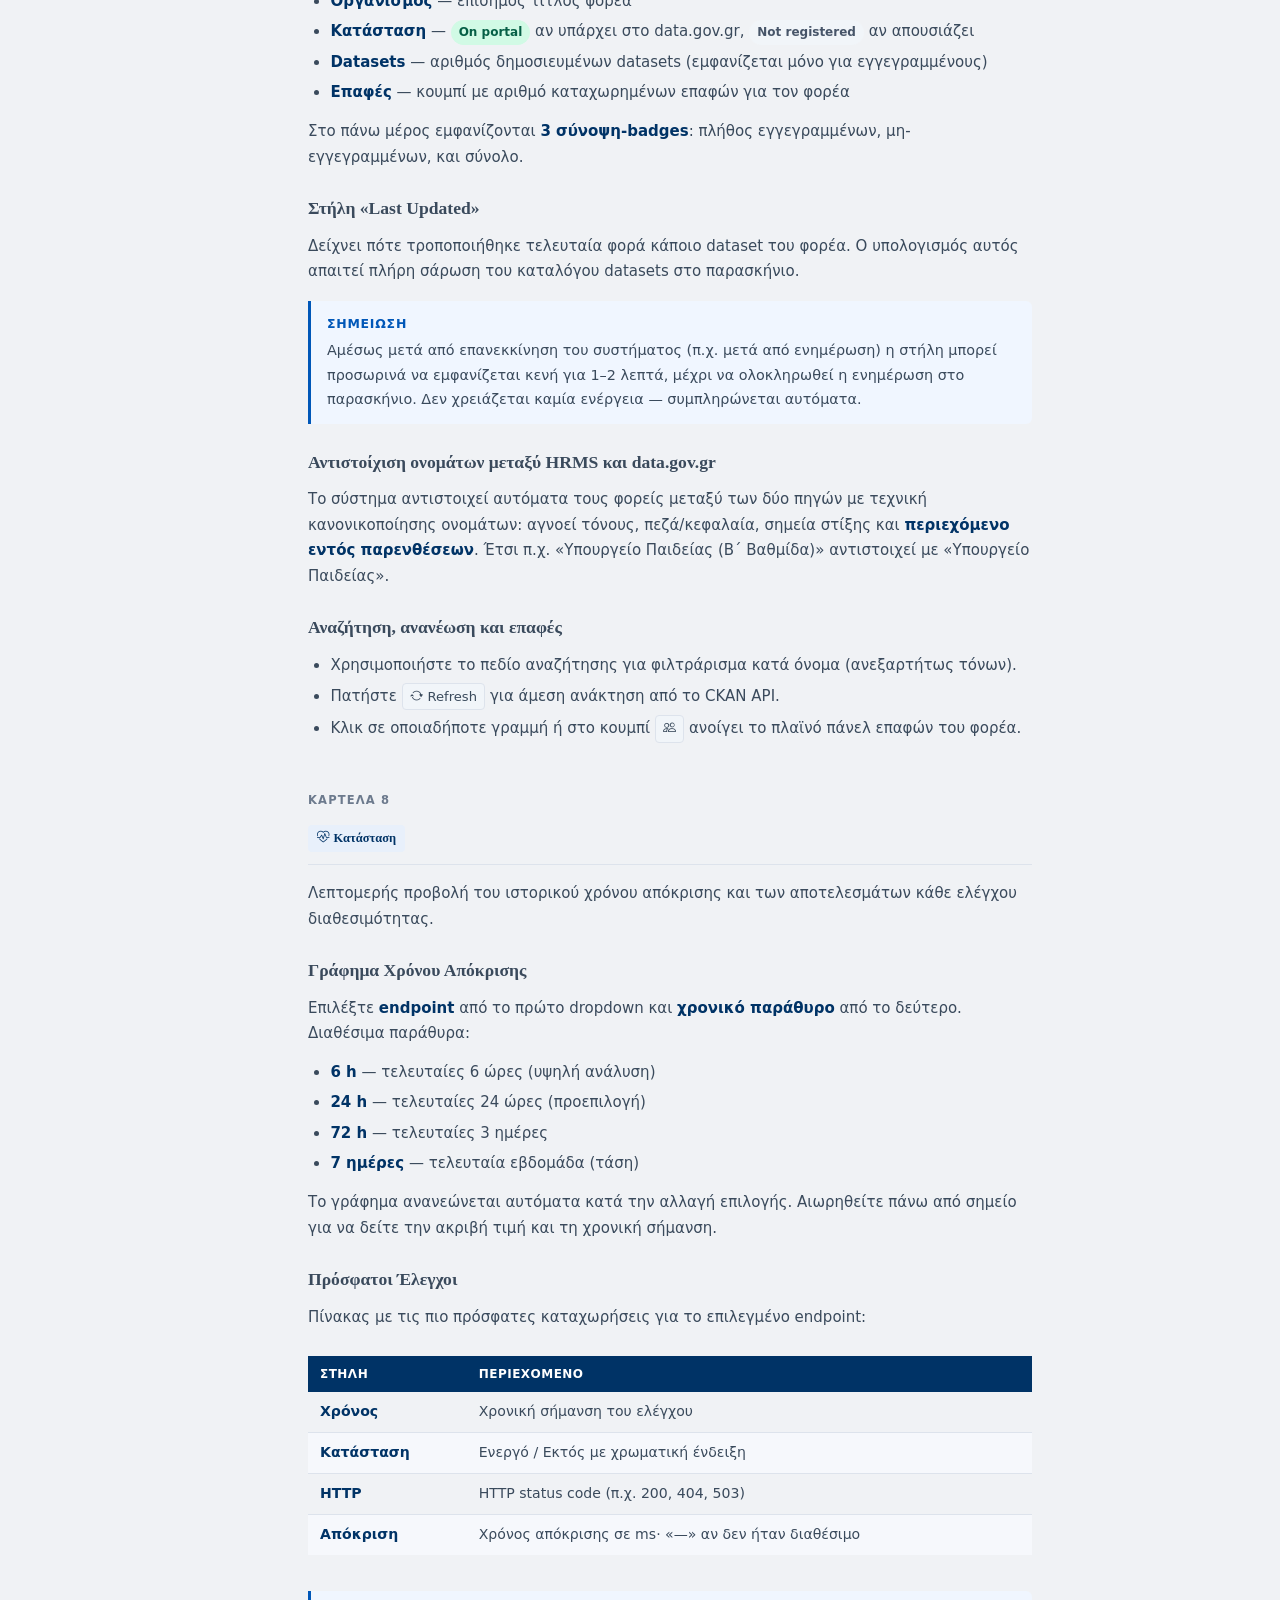
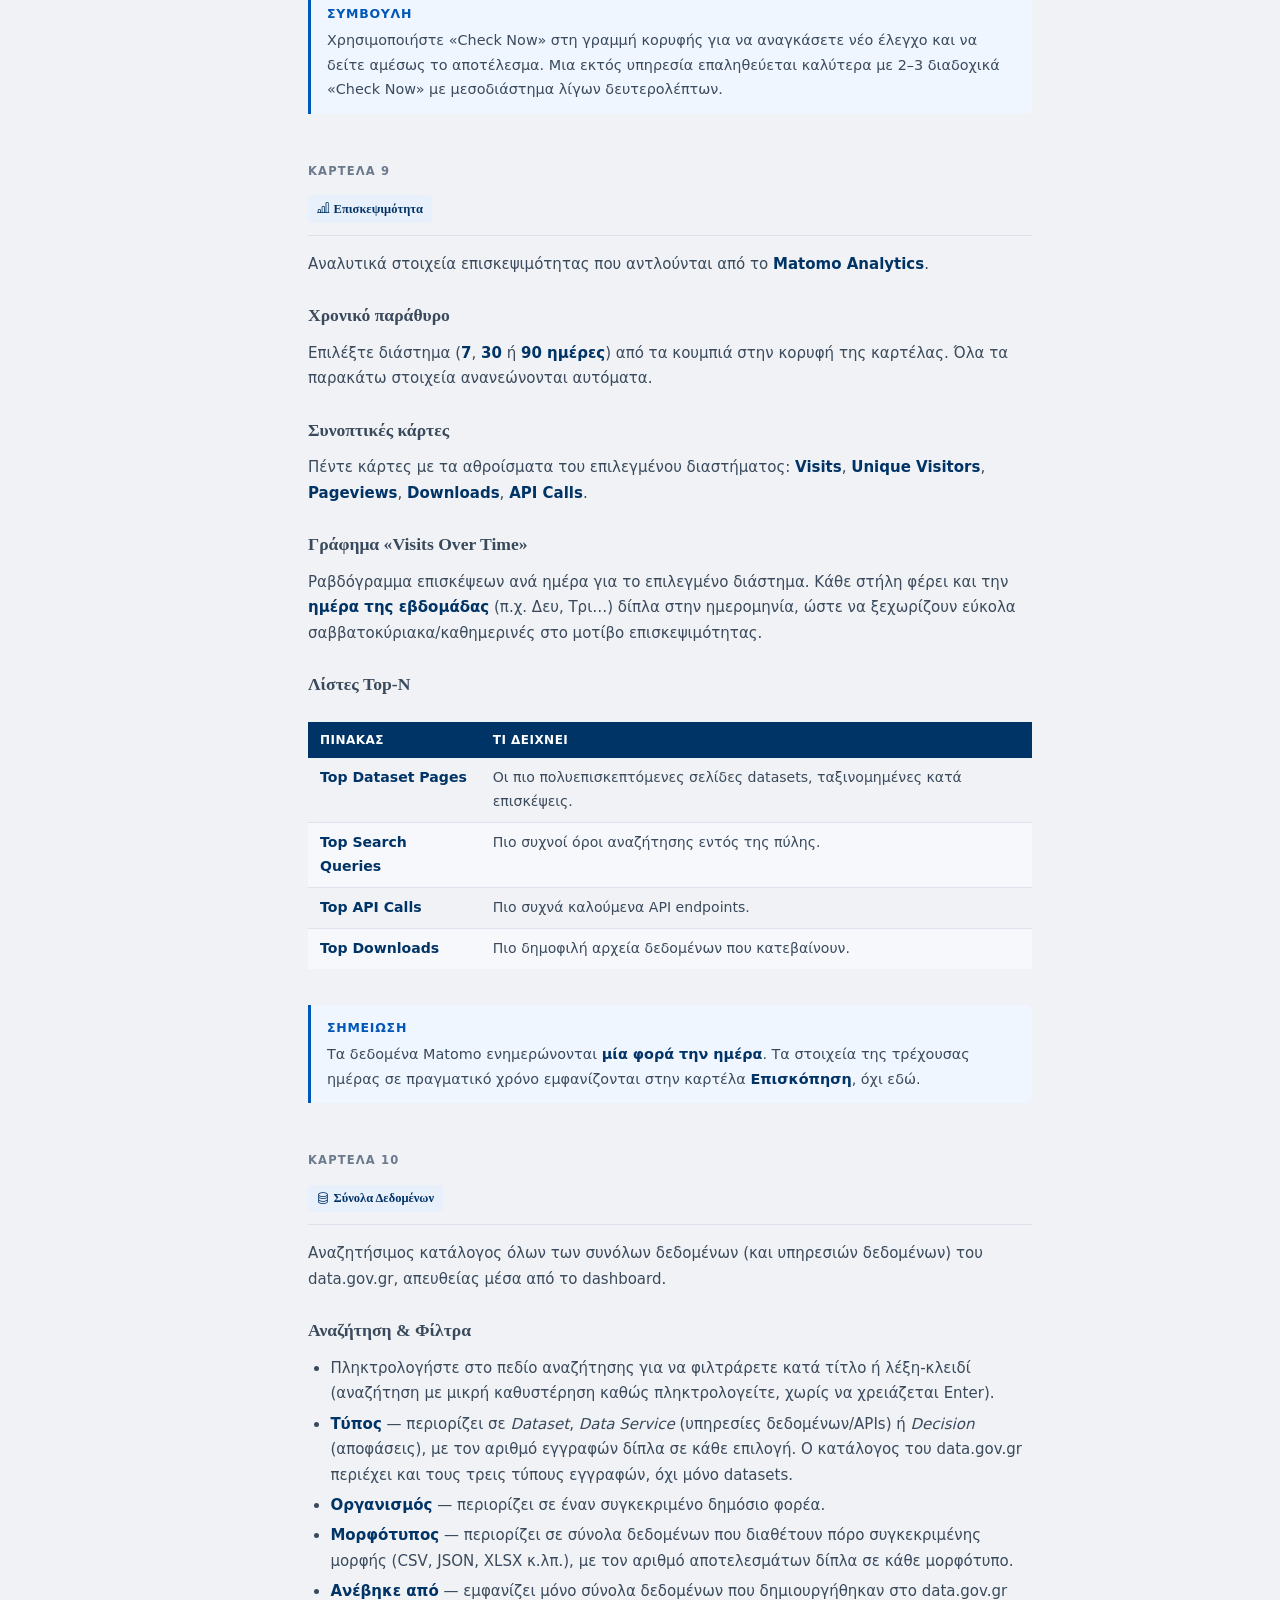
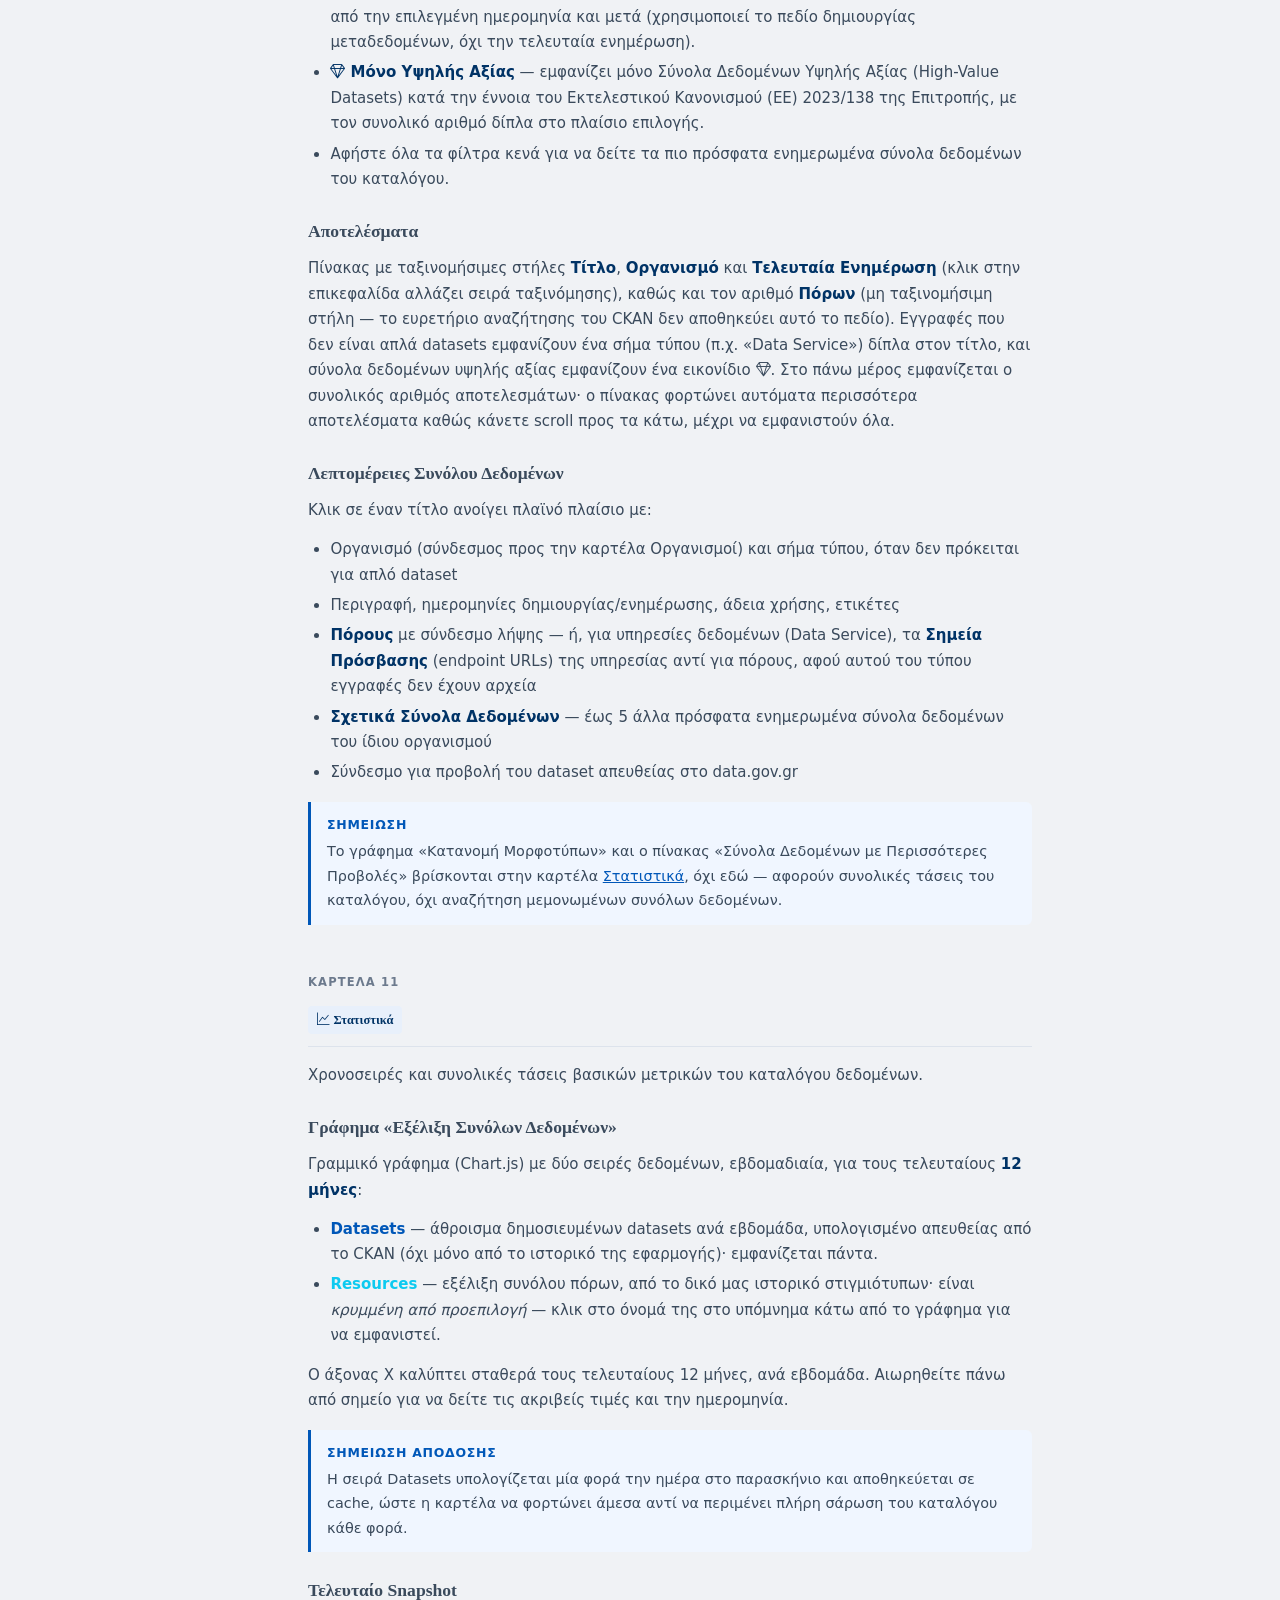
==== commit 7b4d3189: "feat: manual -- dark mode (same switch as the app) and an API reference / tokens appendix Co-Authore" ====
--- a/static/manual.html
+++ b/static/manual.html
@@ -7,6 +7,16 @@
   <meta name="description" content="Εγχειρίδιο χρήστη για το data.gov.gr Monitor Dashboard">
   <link rel="stylesheet" href="https://cdn.jsdelivr.net/npm/bootstrap-icons@1.11.3/font/bootstrap-icons.min.css">
   <link rel="stylesheet" href="header_shared.css">
+  <script>
+    (function () {
+      try {
+        var saved = localStorage.getItem('theme');
+        var theme = saved === 'dark' || saved === 'light' ? saved
+          : (window.matchMedia && window.matchMedia('(prefers-color-scheme: dark)').matches ? 'dark' : 'light');
+        document.documentElement.setAttribute('data-bs-theme', theme);
+      } catch (e) { /* storage blocked: stay light */ }
+    })();
+  </script>
   <style>
     *, *::before, *::after { box-sizing: border-box; margin: 0; padding: 0; }
 
@@ -412,6 +422,31 @@
       .site-header { position: relative; }
       a { color: var(--slate); text-decoration: none; }
     }
+
+    /* ── Dark theme: same switch as the app (data-bs-theme on <html>) ───────────────────── */
+    [data-bs-theme="dark"] {
+      color-scheme: dark;
+      --navy:    #a9c7f5;   /* used for headings/links in dark: light enough to read */
+      --blue:    #6ea8fe;
+      --blue-lt: #1d2b3f;
+      --slate:   #c9d1db;
+      --muted:   #95a3b5;
+      --bg:      #15181c;
+      --surface: #1e2226;
+      --divider: #323a42;
+      --tip-bg:  #182436;
+      --tip-br:  #6ea8fe;
+      --warn-bg: #2b2411;
+      --warn-br: #e6a817;
+    }
+    /* surfaces that used --navy as a BACKGROUND under white text keep a dark navy */
+    [data-bs-theme="dark"] .action-table th,
+    [data-bs-theme="dark"] .col-key,
+    [data-bs-theme="dark"] .sidebar-toggle { background: #0b3d7a; }
+    [data-bs-theme="dark"] code,
+    [data-bs-theme="dark"] .icon-ref { background: #262d35; }
+    [data-bs-theme="dark"] .callout.warn .callout-title { color: #f0c36a; }
+    [data-bs-theme="dark"] .action-table tr:nth-child(even) td { background: #232930; }
   </style>
 </head>
 <body>
@@ -452,6 +487,7 @@
       <ul class="toc-list">
         <li><a href="#appendix-search">Α. Αναζήτηση και φίλτρα</a></li>
         <li><a href="#appendix-import">Β. Μορφή αρχείου εισαγωγής</a></li>
+        <li><a href="#appendix-api">Γ. Αναφορά API και διακριτικά</a></li>
       </ul>
     </div>
   </nav>
@@ -973,7 +1009,7 @@
       <h3>Γράφημα «Εξέλιξη Συνόλων Δεδομένων»</h3>
       <p>Γραμμικό γράφημα (Chart.js) με δύο σειρές δεδομένων, εβδομαδιαία, για τους τελευταίους <strong>12 μήνες</strong>:</p>
       <ul>
-        <li><strong style="color:#0057b8">Datasets</strong> — άθροισμα δημοσιευμένων datasets ανά εβδομάδα, υπολογισμένο απευθείας από το CKAN (όχι μόνο από το ιστορικό της εφαρμογής)· εμφανίζεται πάντα.</li>
+        <li><strong style="color:var(--blue)">Datasets</strong> — άθροισμα δημοσιευμένων datasets ανά εβδομάδα, υπολογισμένο απευθείας από το CKAN (όχι μόνο από το ιστορικό της εφαρμογής)· εμφανίζεται πάντα.</li>
         <li><strong style="color:#0dcaf0">Resources</strong> — εξέλιξη συνόλου πόρων, από το δικό μας ιστορικό στιγμιότυπων· είναι <em>κρυμμένη από προεπιλογή</em> — κλικ στο όνομά της στο υπόμνημα κάτω από το γράφημα για να εμφανιστεί.</li>
       </ul>
       <p>Ο άξονας Χ καλύπτει σταθερά τους τελευταίους 12 μήνες, ανά εβδομάδα. Αιωρηθείτε πάνω από σημείο για να δείτε τις ακριβείς τιμές και την ημερομηνία.</p>
@@ -1147,6 +1183,27 @@
       </div>
     </section>
 
+    <!-- Appendix C: API reference and tokens -->
+    <section id="appendix-api">
+      <div class="section-eyebrow">Παράρτημα Γ</div>
+      <h2>Αναφορά API και διακριτικά (tokens)</h2>
+      <p>Όλα όσα εμφανίζει το dashboard διατίθενται και ως API, ώστε να τα χρησιμοποιείτε από δικά σας scripts ή εργαλεία.</p>
+
+      <h3>Αναφορά API</h3>
+      <p>Η σελίδα <a href="../api-docs" target="_blank"><code>/api-docs</code></a> απαριθμεί όλες τις διαδρομές του dashboard, ομαδοποιημένες ανά θέμα, με τις παραμέτρους και την περιγραφή τους. Δείχνει και ποιες διαδρομές απαιτούν δικαιώματα διαχειριστή.</p>
+
+      <h3>Διακριτικά API (personal tokens)</h3>
+      <p>Για κλήσεις εκτός browser δημιουργείτε προσωπικό διακριτικό από την ίδια σελίδα (<code>/api-docs</code>) και το στέλνετε στην κεφαλίδα <code>Authorization: Bearer &lt;token&gt;</code>.</p>
+      <ul>
+        <li>Η τιμή του διακριτικού εμφανίζεται <strong>μία μόνο φορά</strong>, κατά τη δημιουργία· αποθηκεύστε την αμέσως.</li>
+        <li>Το διακριτικό έχει <strong>τα ίδια δικαιώματα με εσάς</strong> (και τους ίδιους περιορισμούς καρτελών ή οργανισμών, αν έχετε).</li>
+        <li>Μπορείτε να το ανακαλέσετε ανά πάσα στιγμή από τη σελίδα· η ανάκληση ισχύει αμέσως.</li>
+      </ul>
+
+      <h3>Κονσόλα API</h3>
+      <p>Η σελίδα <a href="../api-console" target="_blank"><code>/api-console</code></a> επιτρέπει να δοκιμάσετε κλήσεις απευθείας από τον browser, με τη σύνοδο (session) στην οποία είστε ήδη συνδεδεμένοι. Μια διαδρομή που απαιτεί δικαιώματα διαχειριστή απορρίπτεται και εδώ, όπως θα απορριπτόταν από το ίδιο το dashboard.</p>
+    </section>
+
   </main>
 </div>
 
--- a/static/header_shared.css
+++ b/static/header_shared.css
@@ -6,22 +6,55 @@
    tricks needed, since backgrounds always paint behind an element's own
    content regardless of layer count.
 
-   Also carries the same vertical padding as the main dashboard's navbar
-   (py-3, i.e. 1rem top/bottom) so the admin panel/API docs/API console bars
-   match its height instead of each page picking its own. The Manual page's
-   header is a taller, differently-shaped block (back-link + brand + h1 +
-   description, not a single row) and keeps its own padding -- forcing it
-   to the same height would either clip that content or leave the others
-   awkwardly padded to match it.
+   Also carries a shared min-height so the main dashboard/admin panel/API
+   docs/API console bars come out the same height regardless of how much
+   each one's content actually stacks up to -- the admin/API pages have an
+   extra "Back to dashboard" line above their title that the plain navbar
+   doesn't, so matching padding alone (an earlier version of this rule)
+   still left them visibly taller. min-height (rather than a fixed height)
+   plus each page's own existing flex/align-items-center means shorter
+   content just centers within the shared height instead of being clipped.
+   The Manual page's header is a taller, differently-shaped block (back-
+   link + brand + h1 + description, not a single row) and keeps its own
+   sizing -- forcing it down to this height would clip that content.
 
    One rule, applied on top of whichever header class a given page already
-   uses (.navbar / .top-header / .site-header) -- previously each of those
-   five templates defined this exact gradient itself, each with its own
-   slightly different padding. */
+   uses (.navbar / .top-header / .site-header / .login-header) -- previously
+   each of those templates defined this exact gradient itself. */
 .gov-header-bg {
   background: url("img/header-pattern.svg") no-repeat left center / cover,
               linear-gradient(135deg, #003366 0%, #0057b8 100%);
 }
+.navbar.gov-header-bg, .top-header.gov-header-bg {
+  min-height: 84px;
+}
 .top-header.gov-header-bg {
+  /* The navbar's own horizontal spacing comes from its inner
+     .container-fluid.px-4, not the <nav> itself (it only sets py-3) --
+     .top-header has no such inner wrapper, so it needs its own padding
+     for both axes rather than sharing this rule with .navbar. */
   padding: 1rem 2rem;
 }
+
+/* Every modal across both pages gets a viewport-height cap with its own
+   body scrolling internally, instead of relying on each modal's markup
+   remembering to opt into Bootstrap's own .modal-dialog-scrollable --
+   several content-heavy ones (Communication edit, inbound-email attach,
+   contact/dataset exports) didn't, so on a shorter viewport the whole page
+   had to scroll just to reach a modal's footer Save/Cancel buttons.
+   Mechanically identical to what -scrollable does, just applied
+   unconditionally: cap the dialog to just under the viewport, clip the
+   content to that, and let only .modal-body scroll. Composes fine with
+   .modal-dialog-centered (Bootstrap's own docs pair the two together) and
+   with -scrollable itself already present on a few dialogs -- setting the
+   same properties twice is harmless. */
+.modal-dialog {
+  height: calc(100% - var(--bs-modal-margin, .5rem) * 2);
+}
+.modal-dialog .modal-content {
+  max-height: 100%;
+  overflow: hidden;
+}
+.modal-dialog .modal-body {
+  overflow-y: auto;
+}
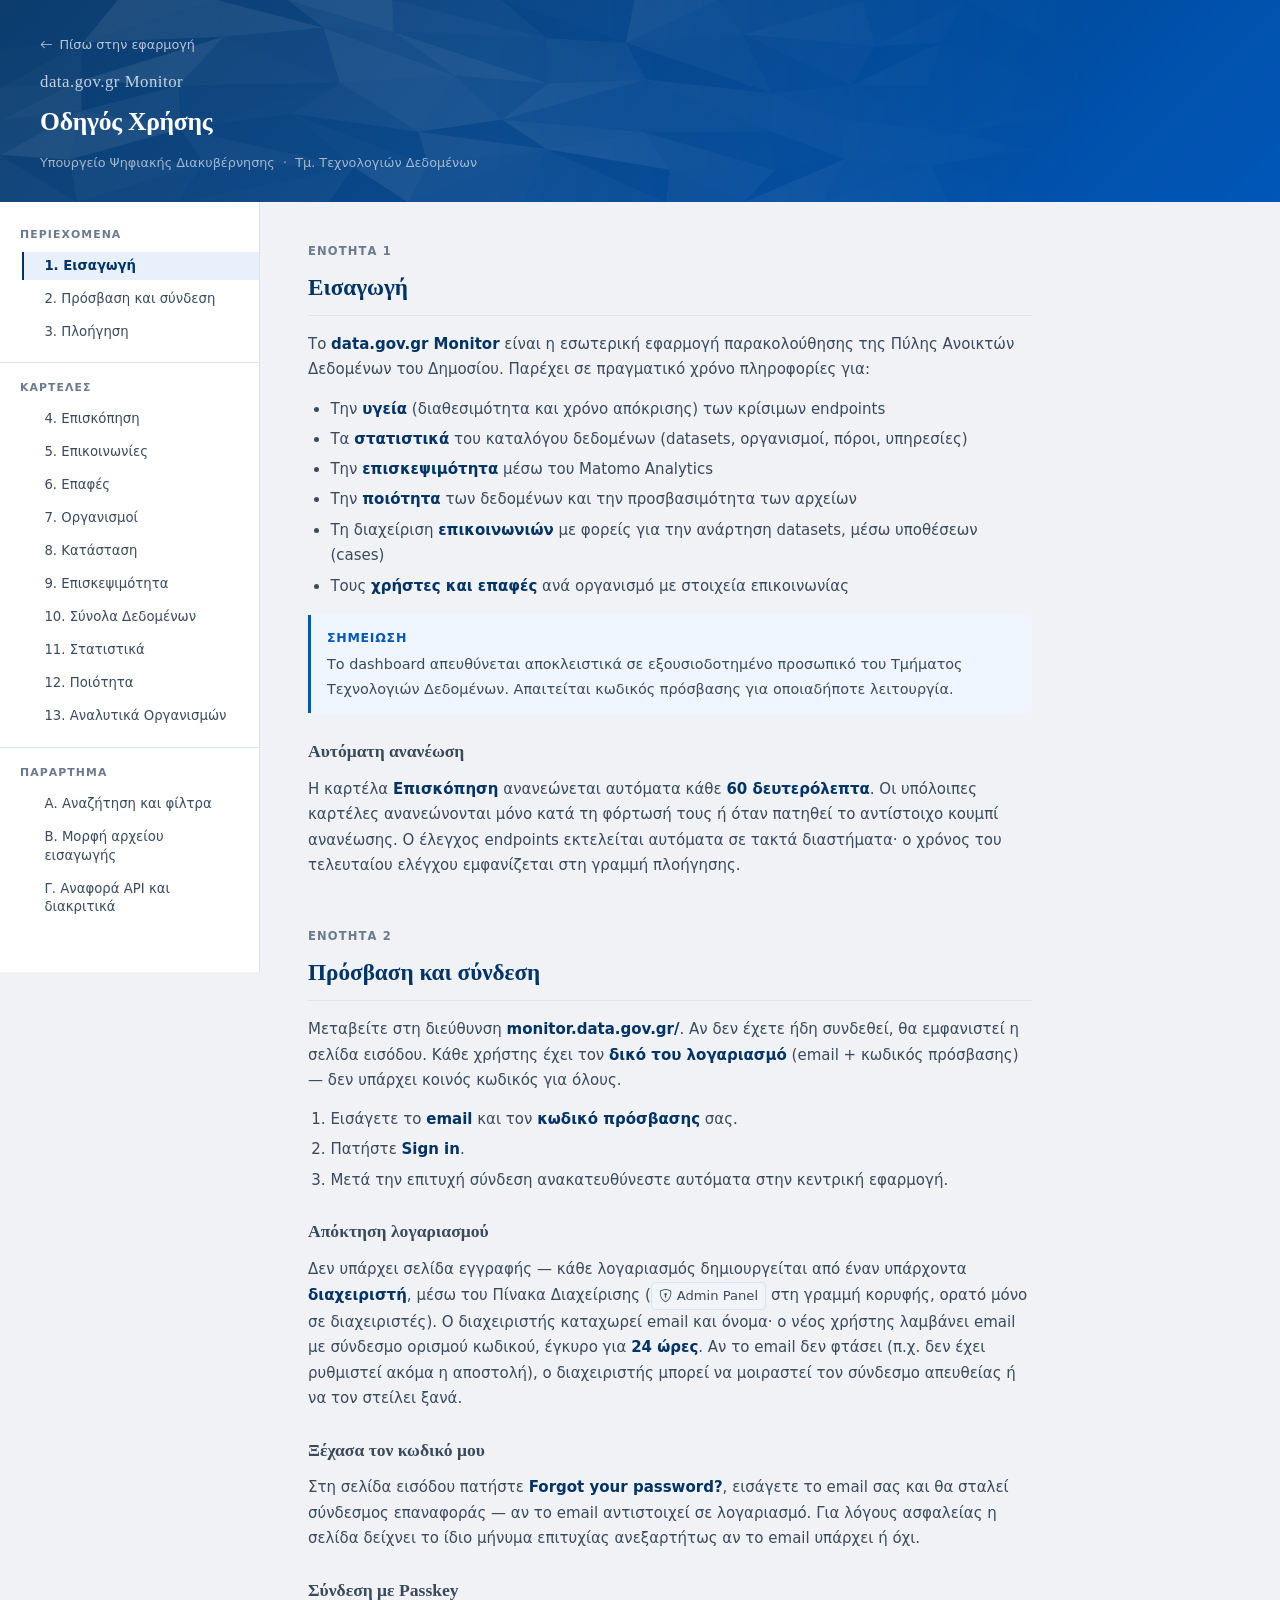
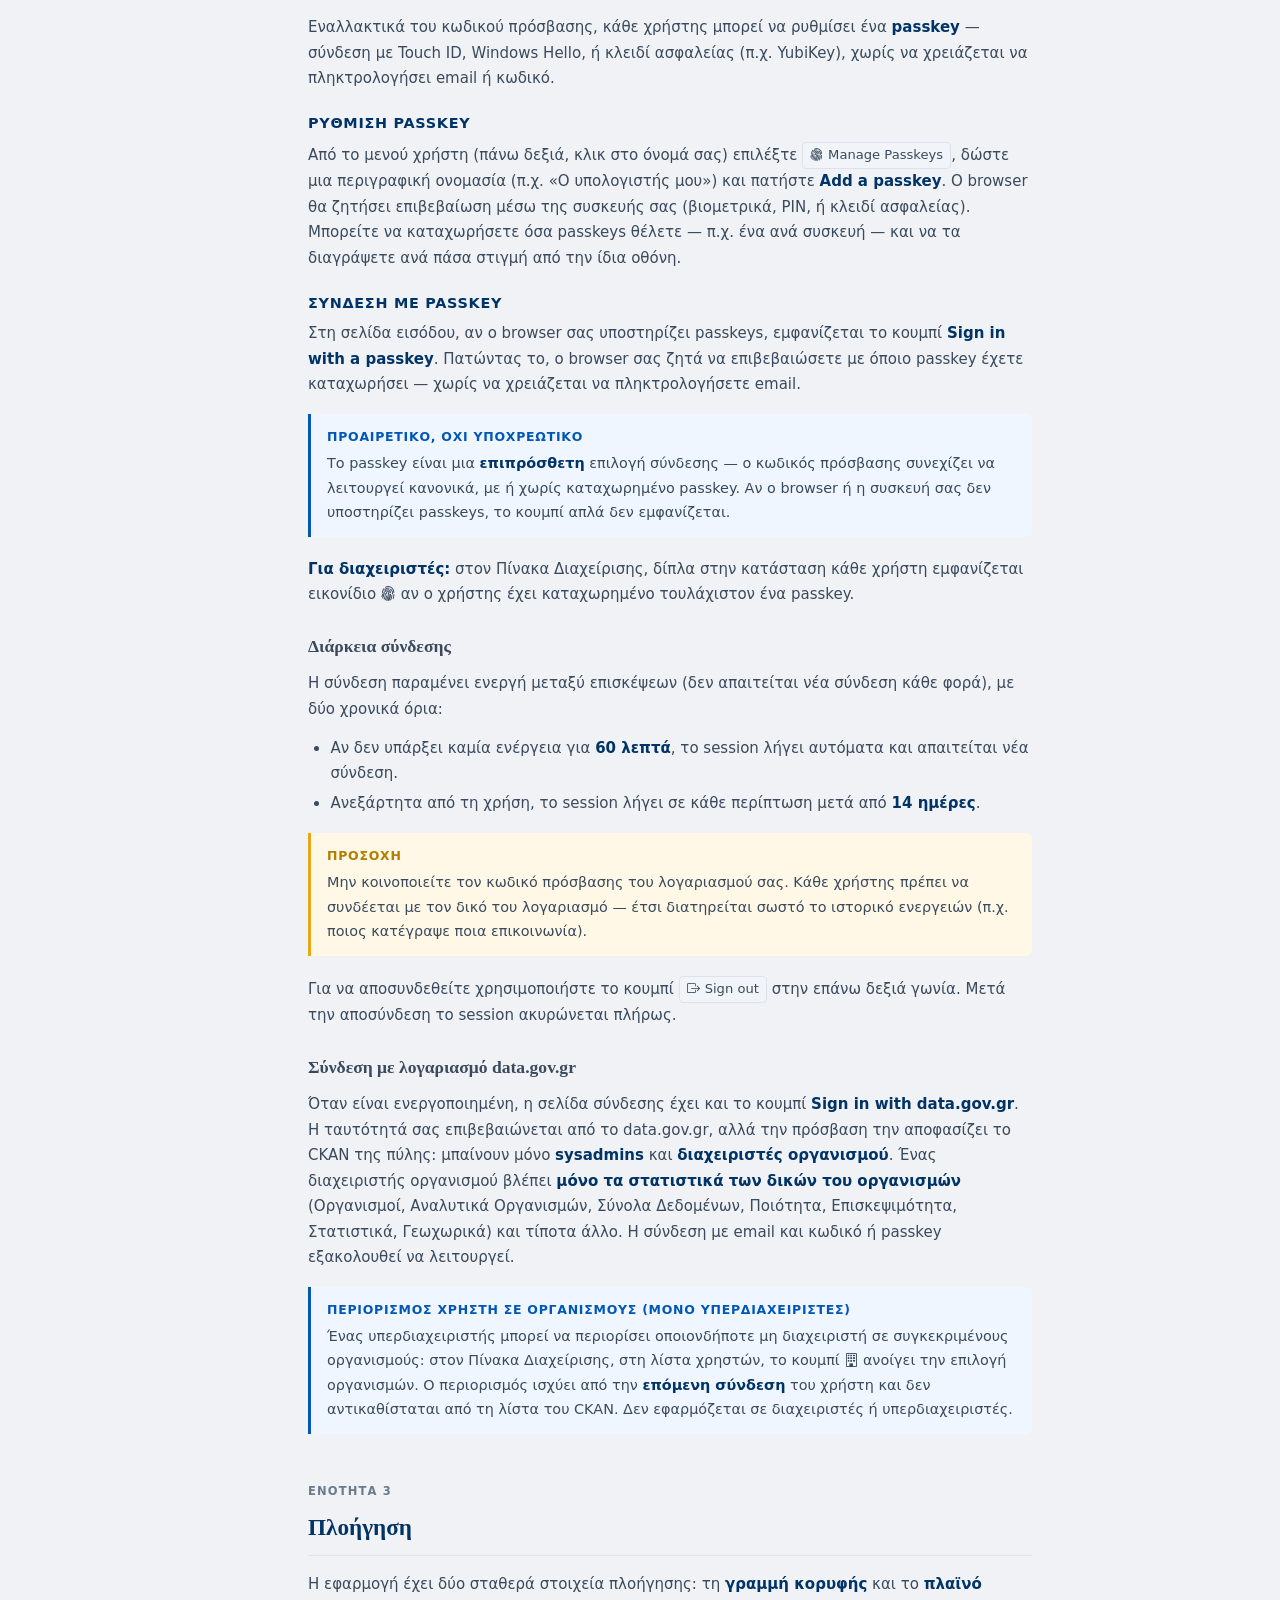
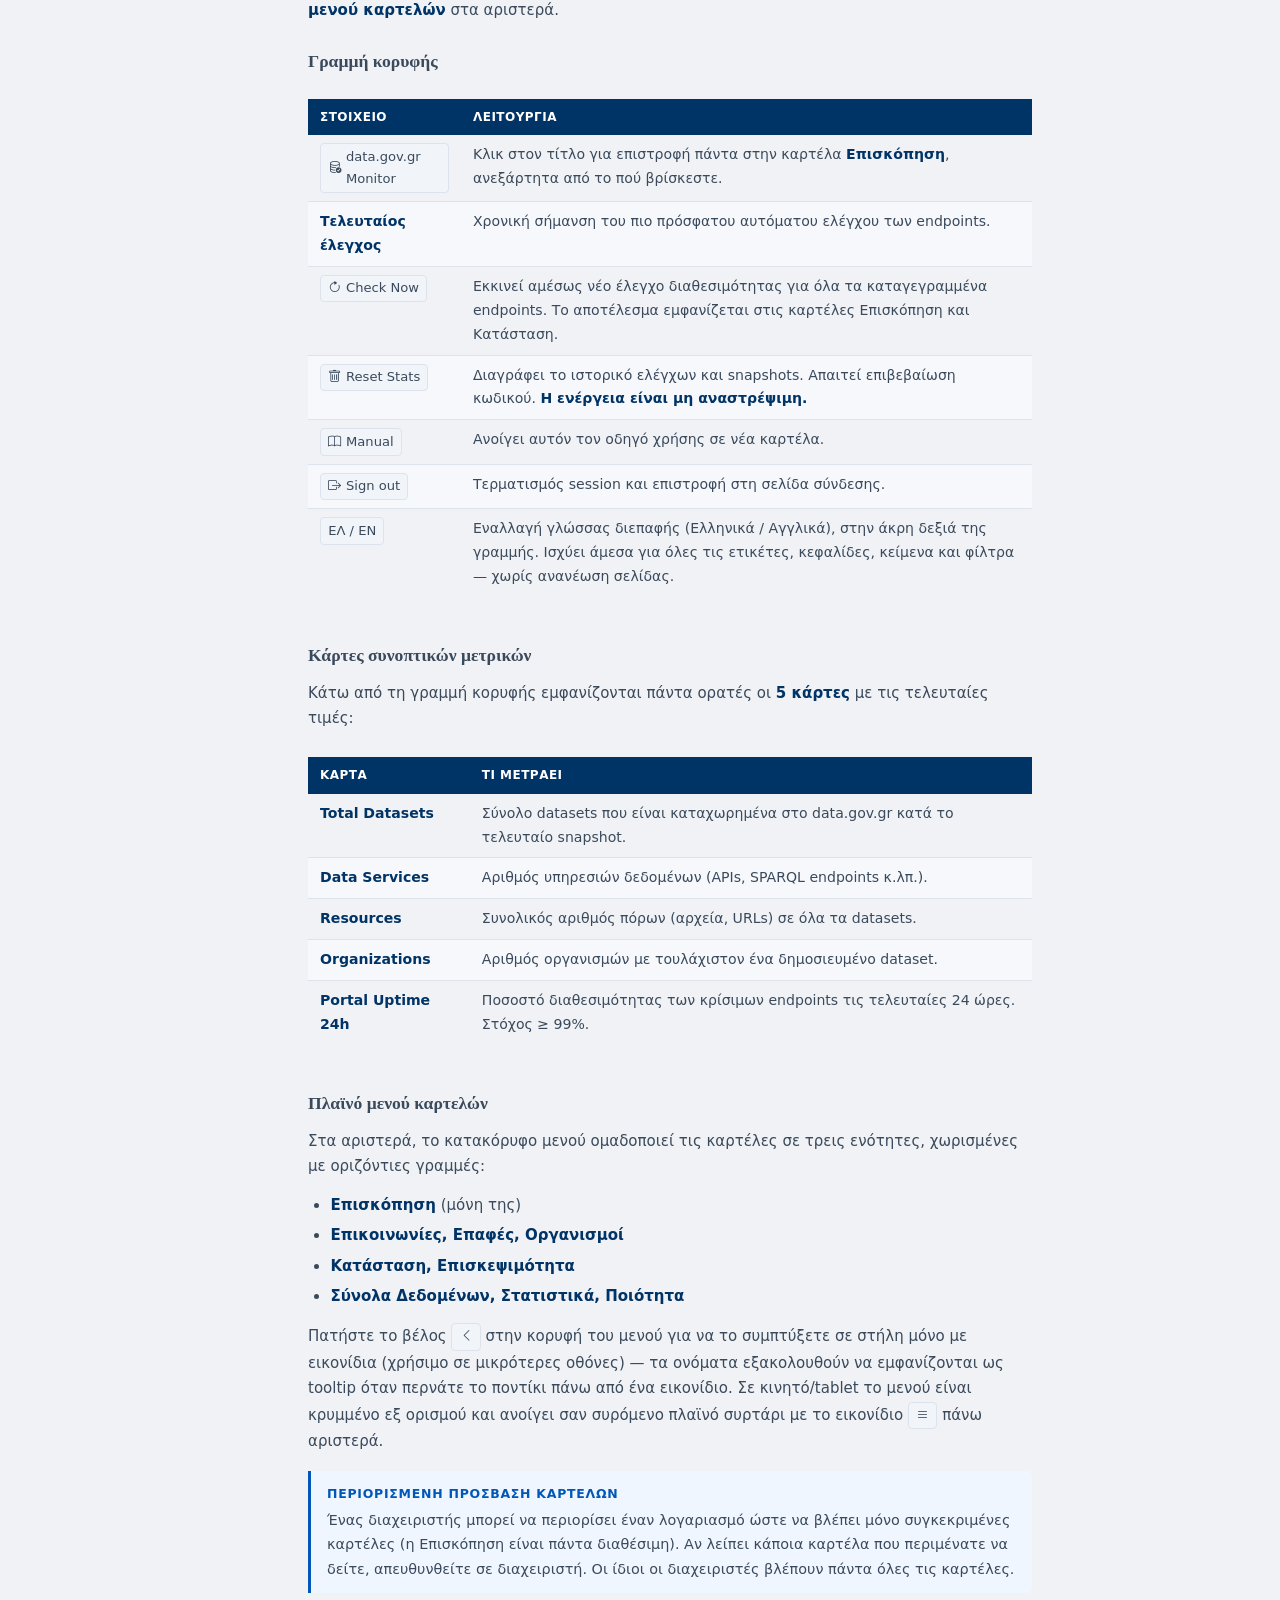
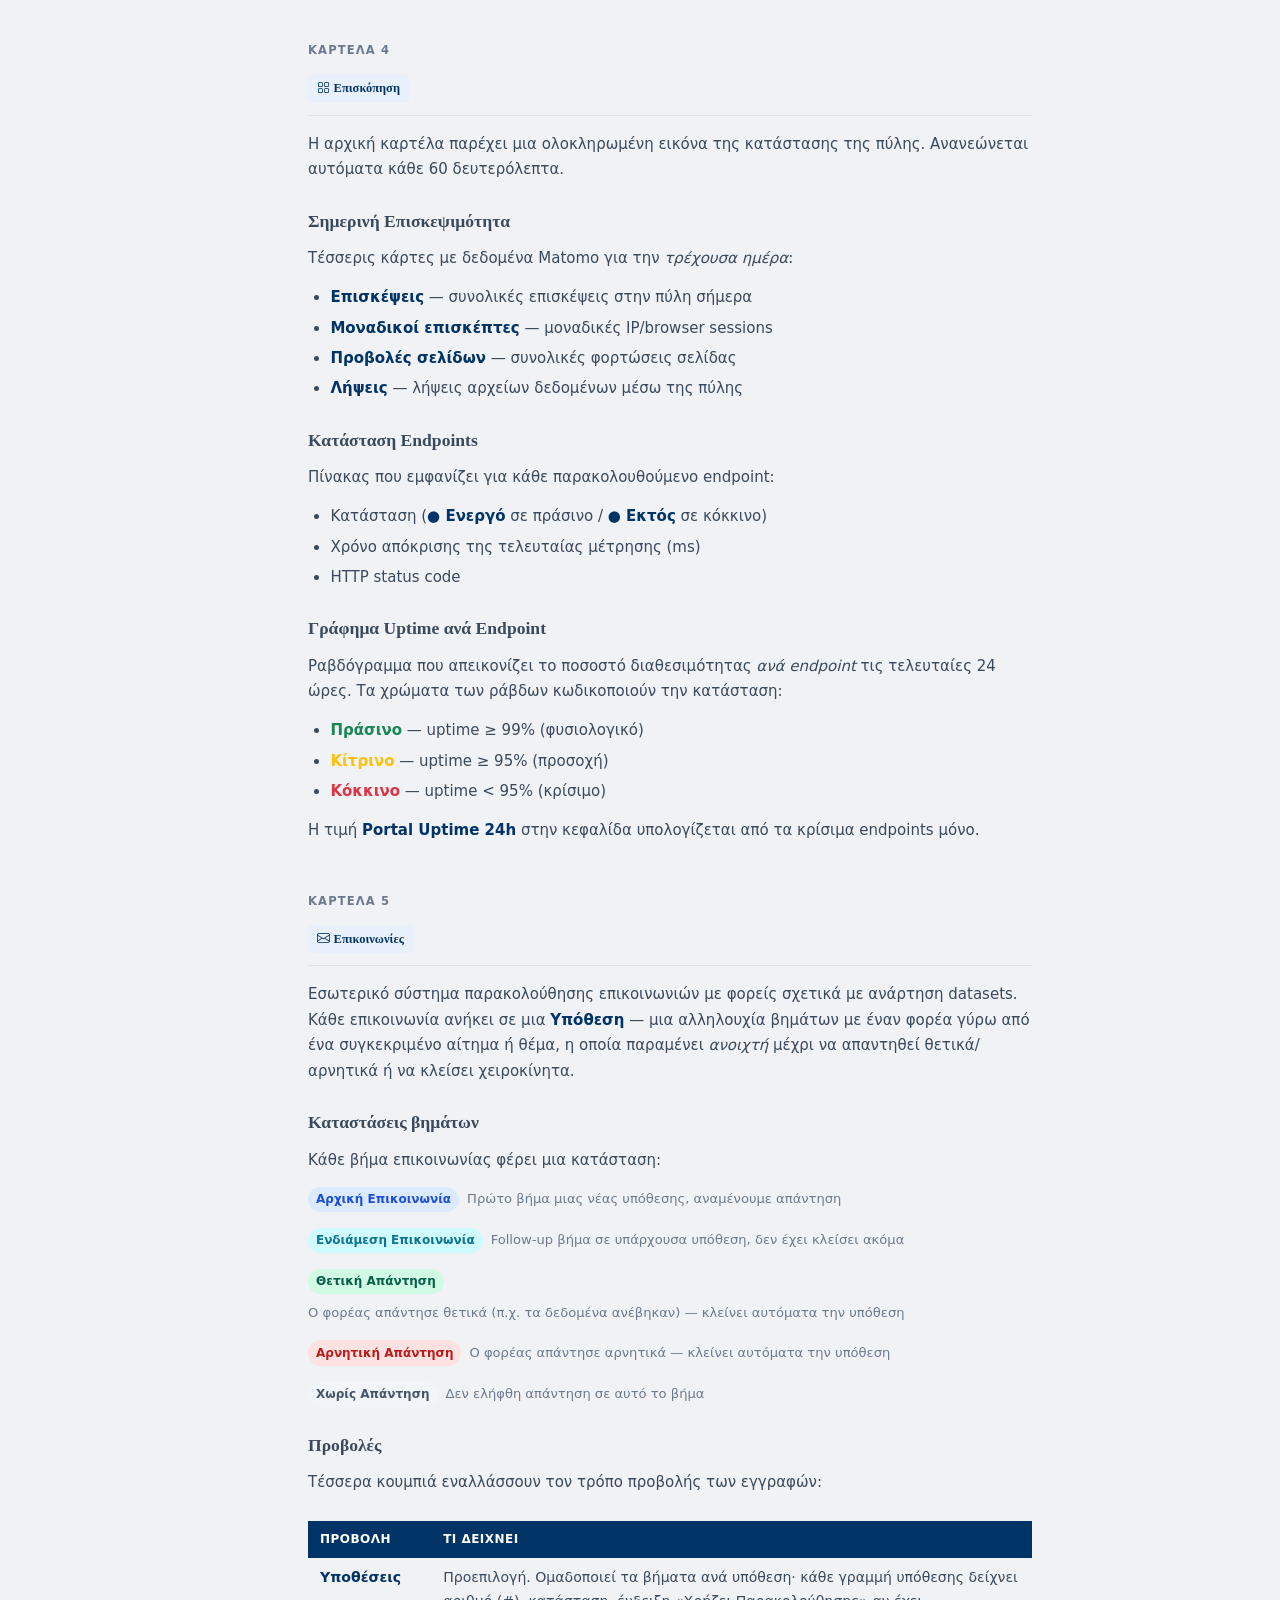
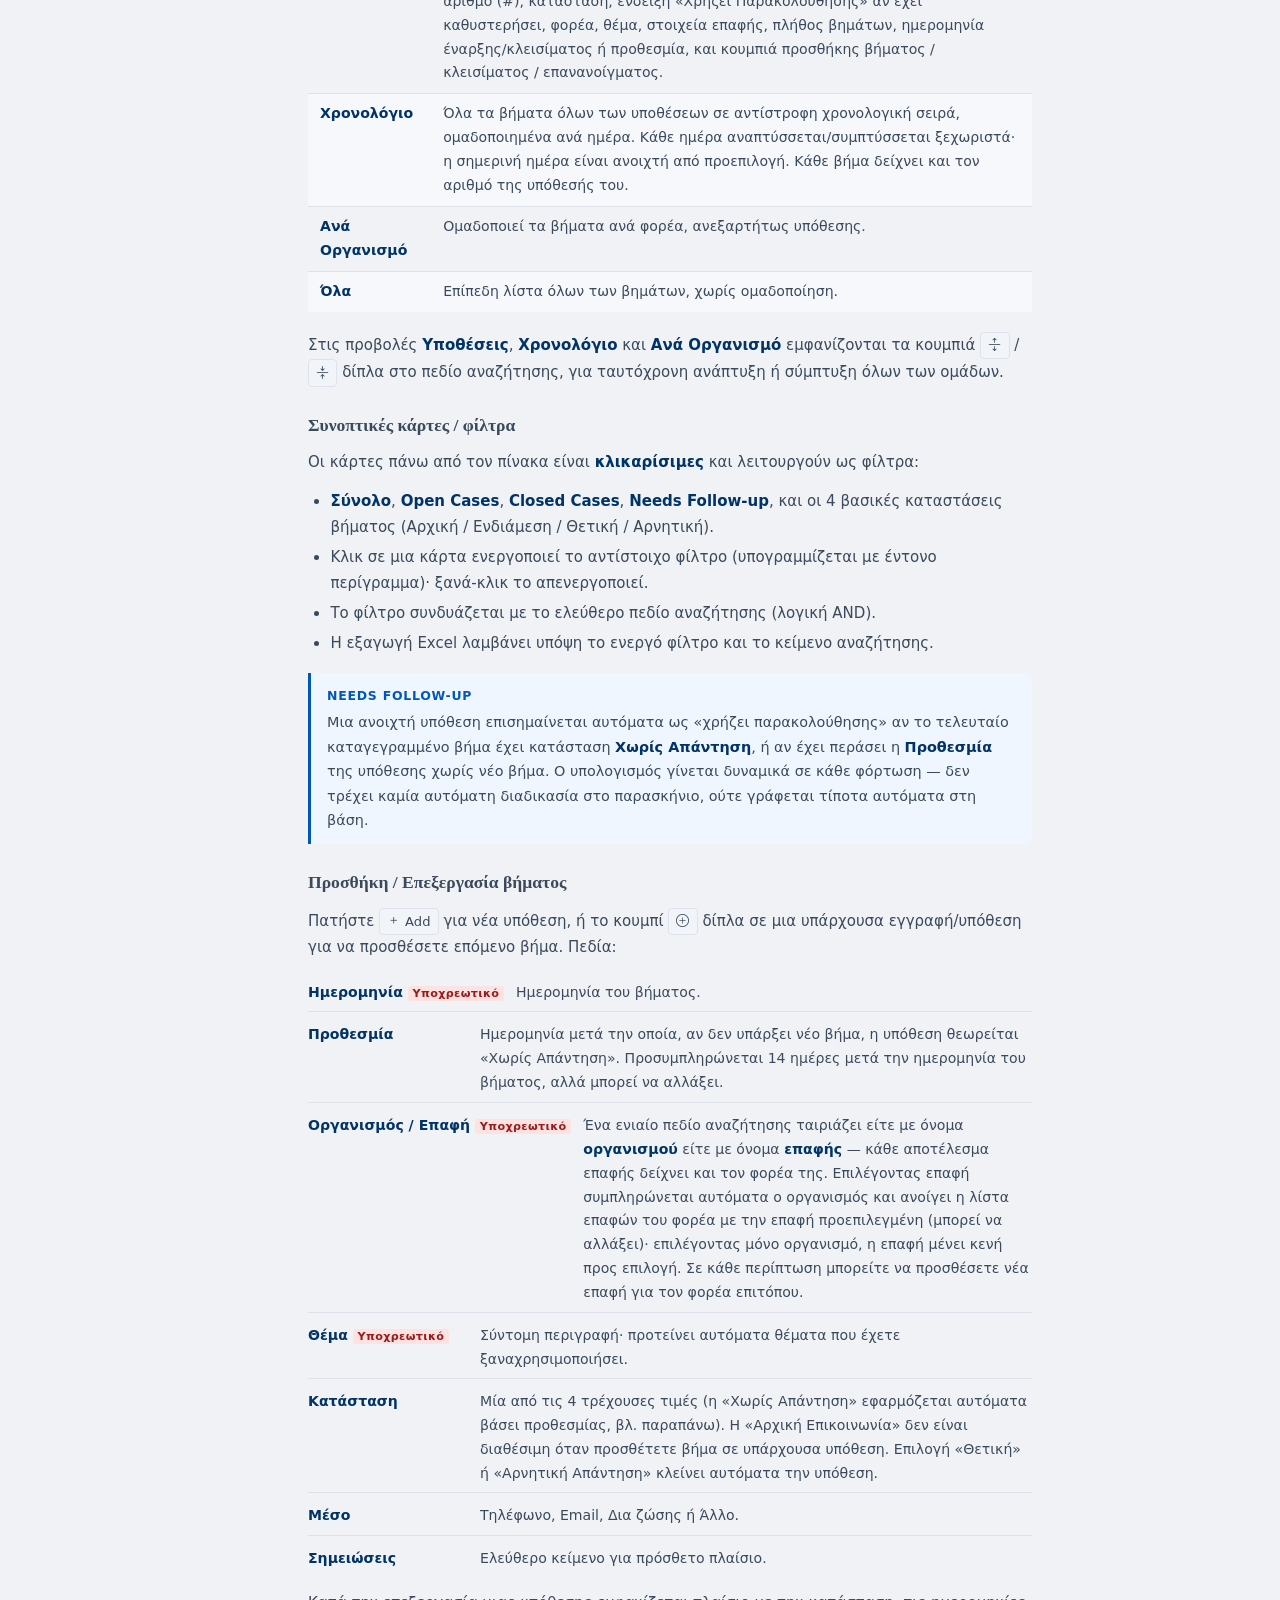
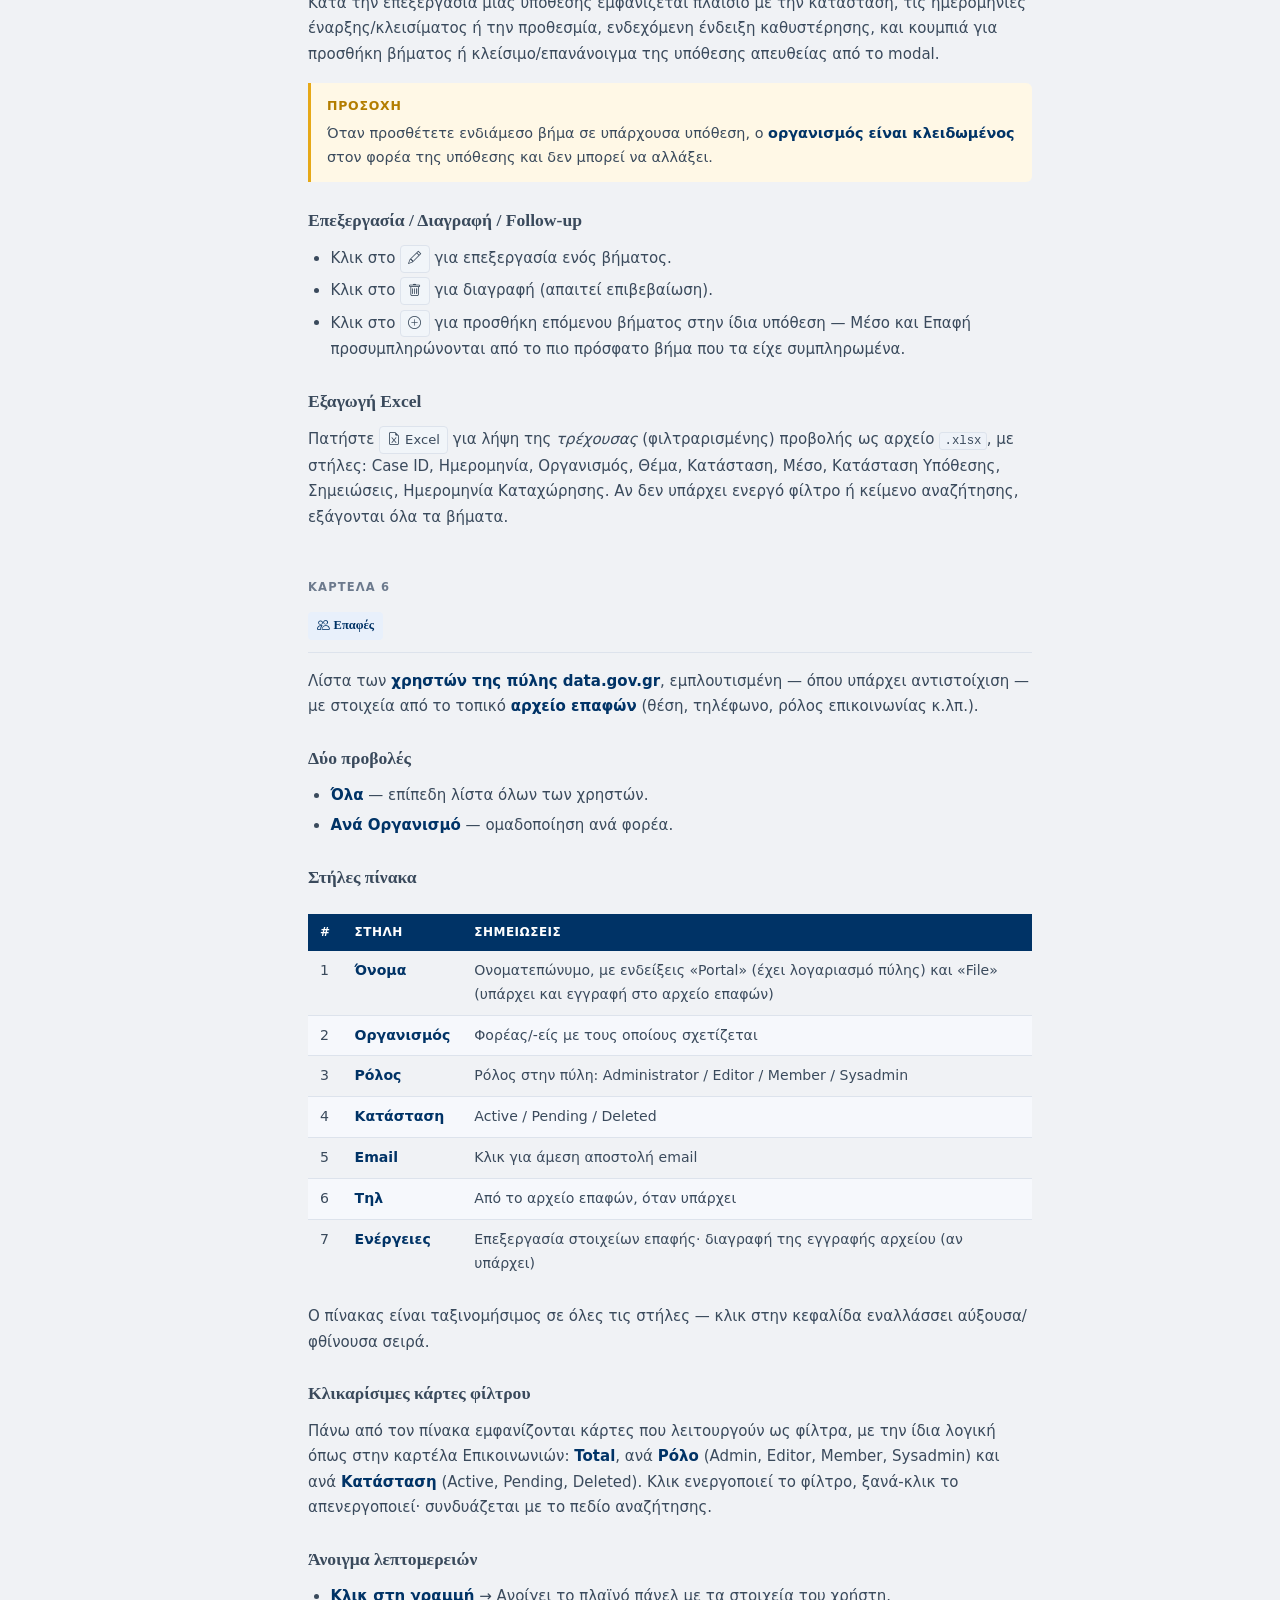
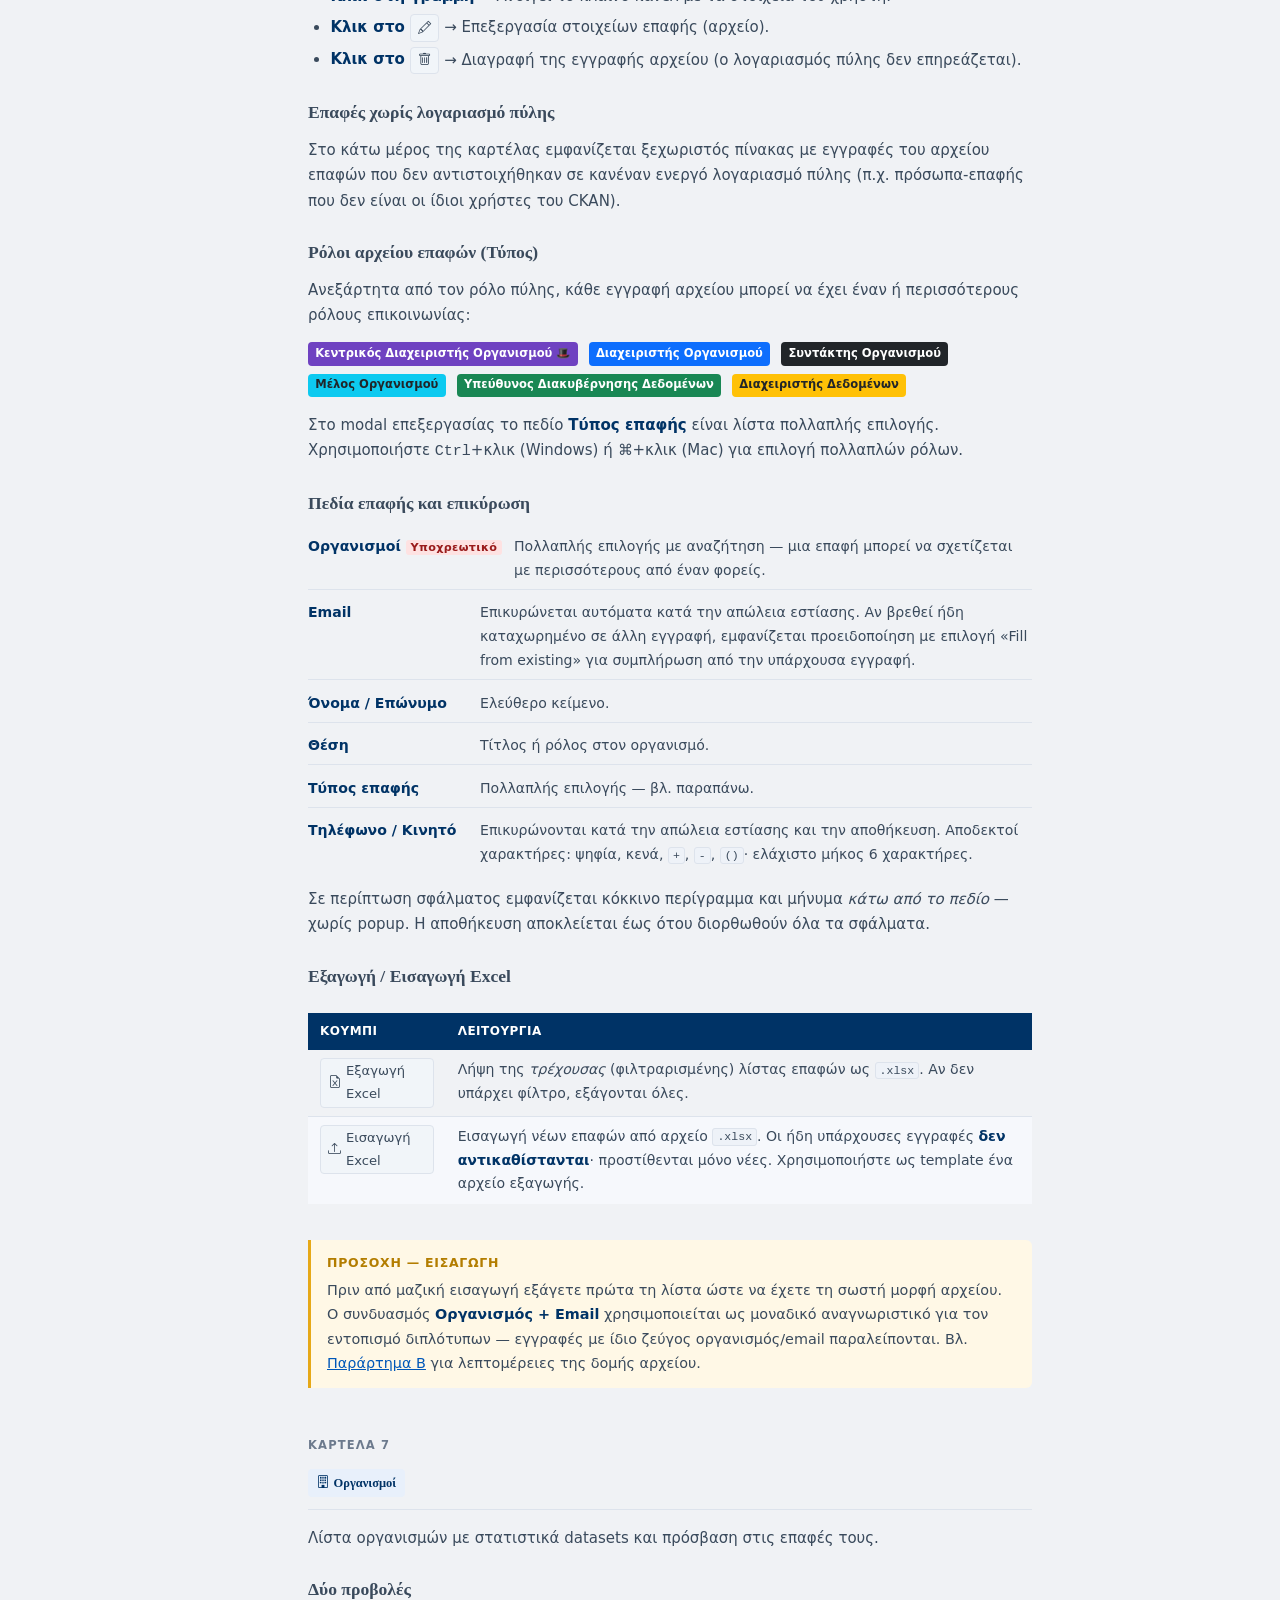
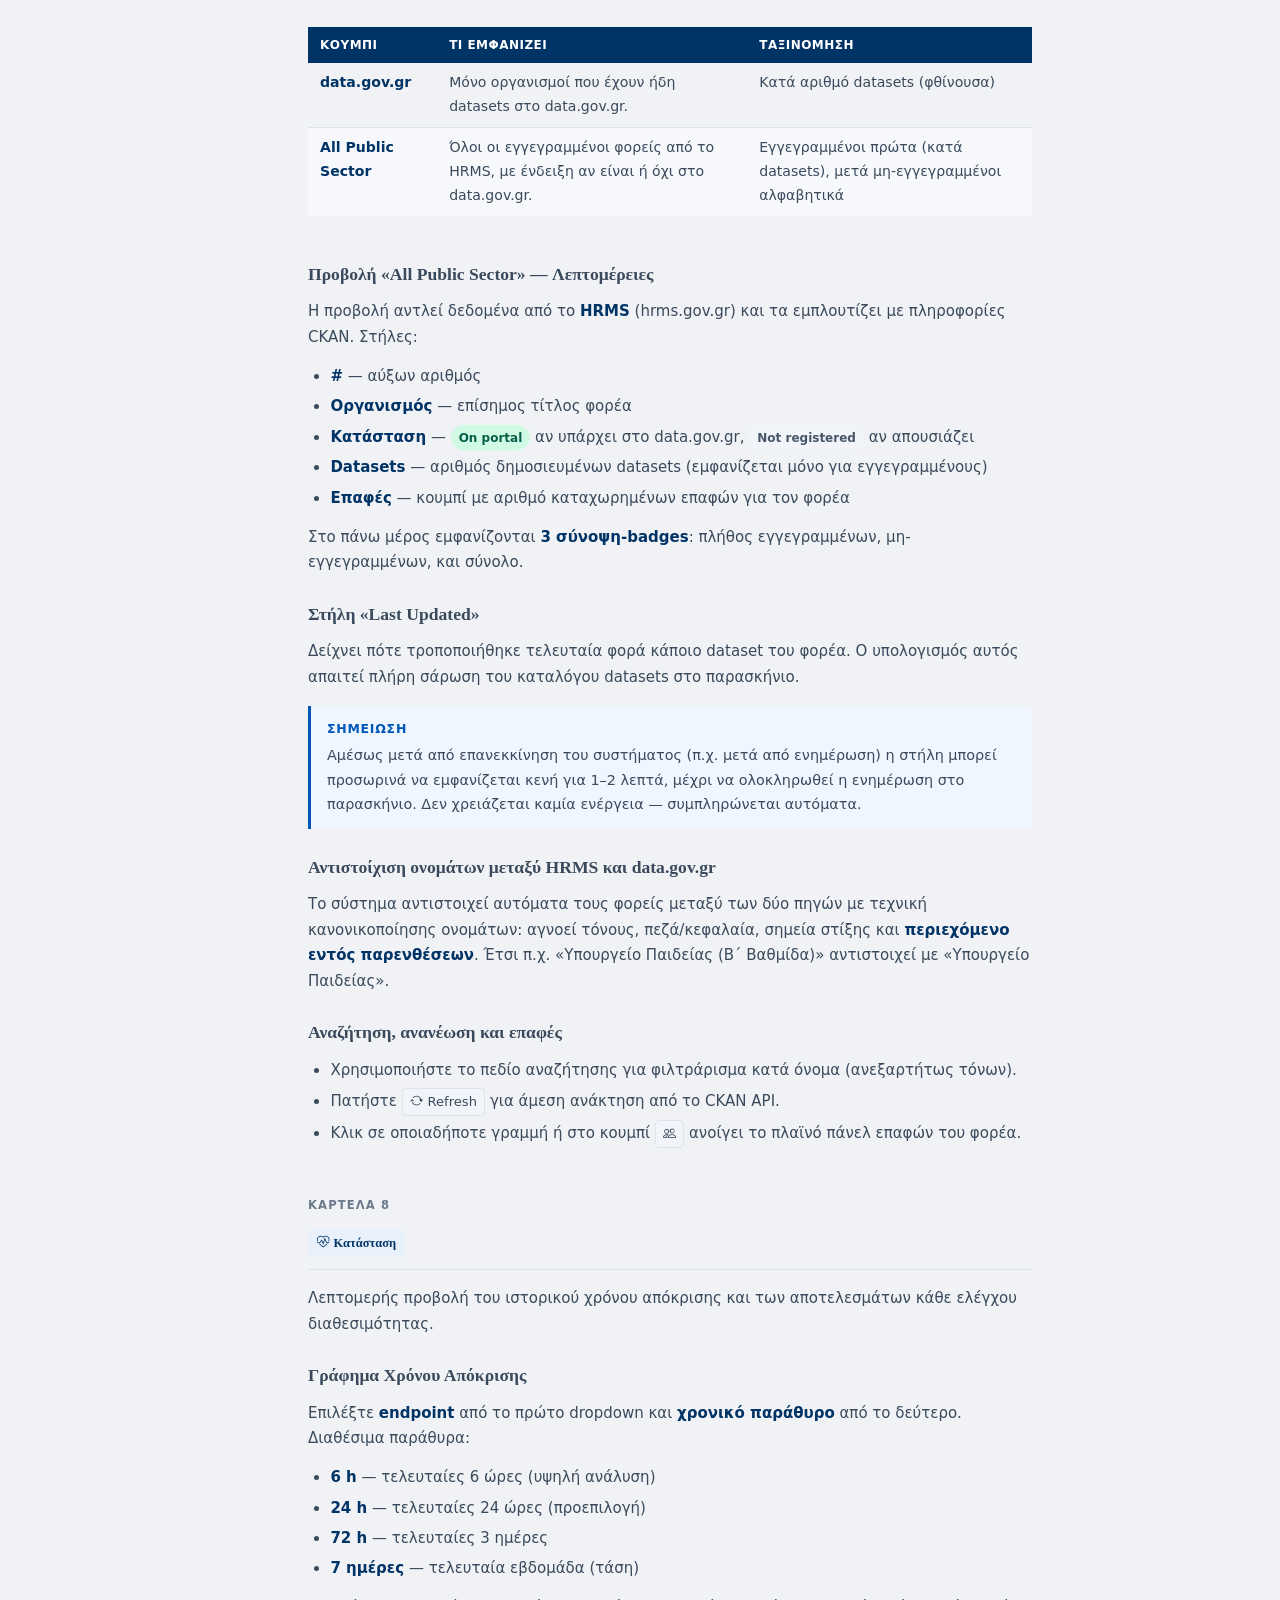
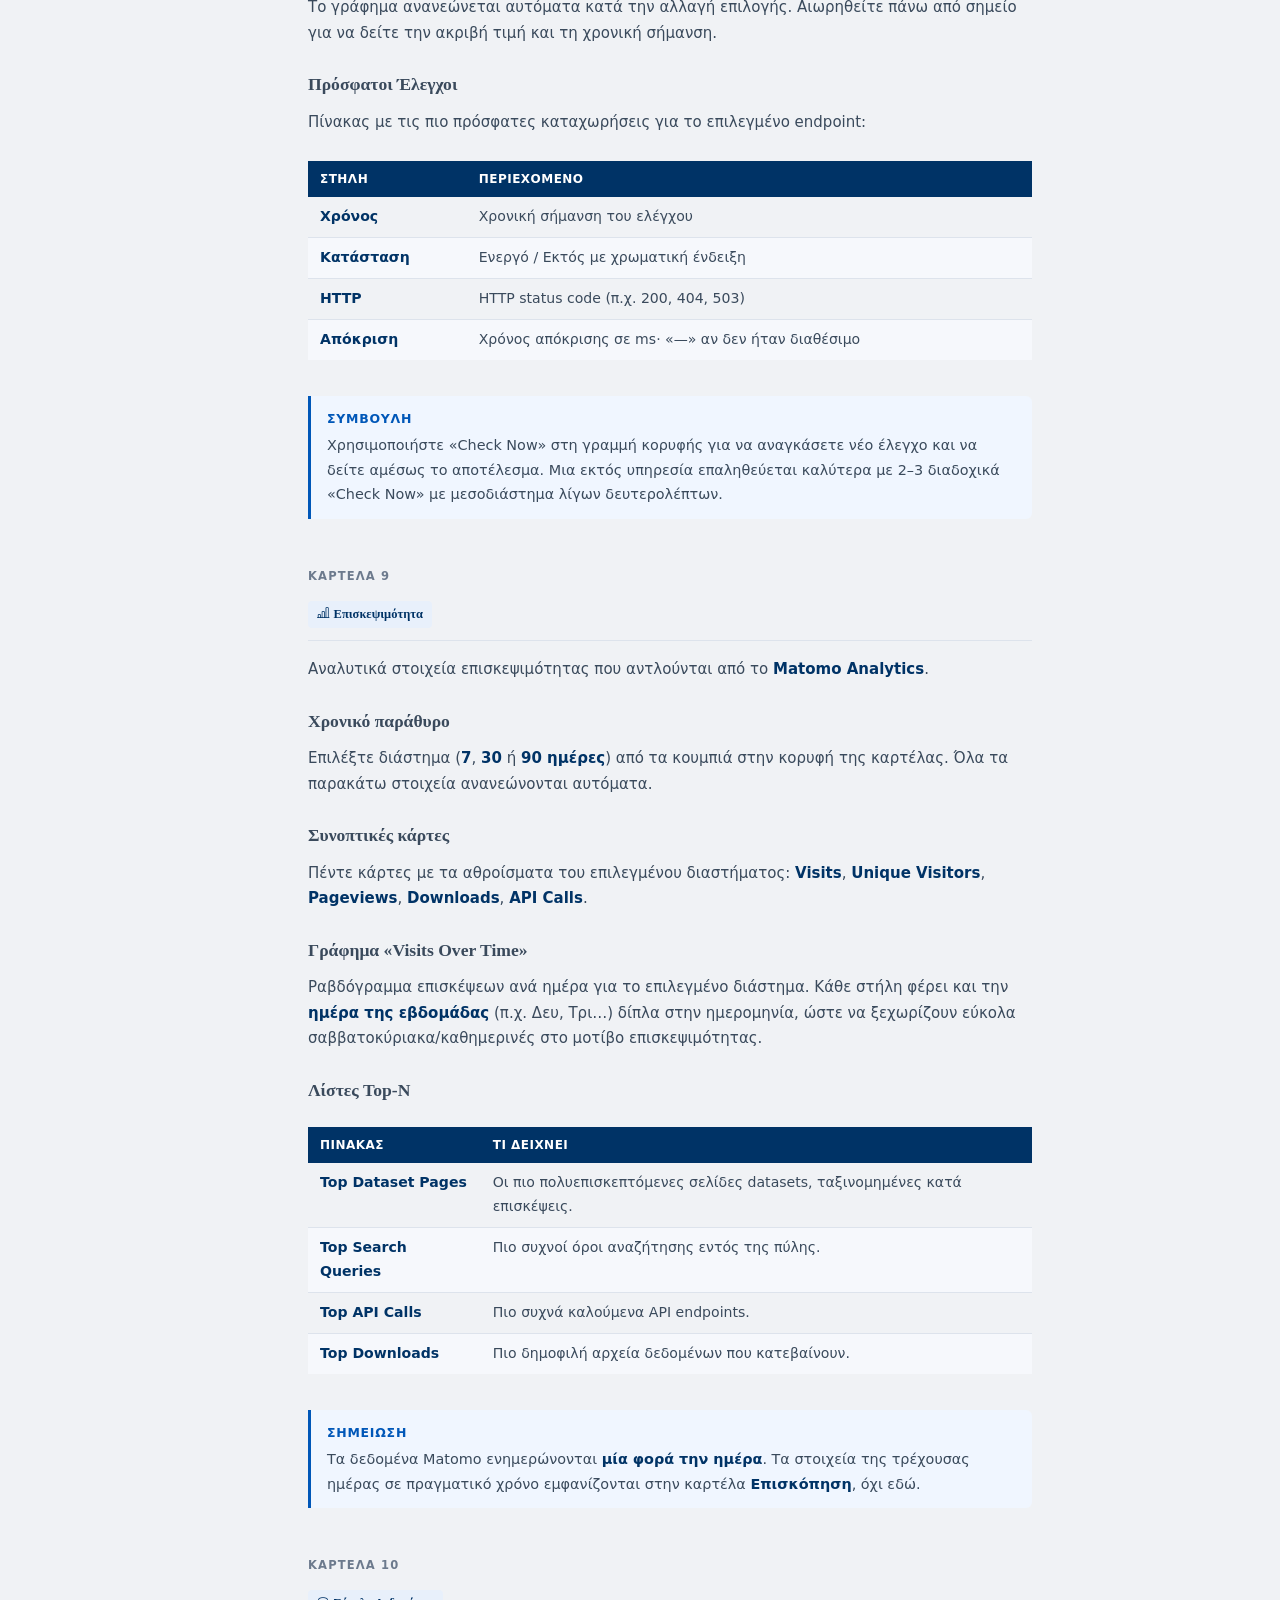
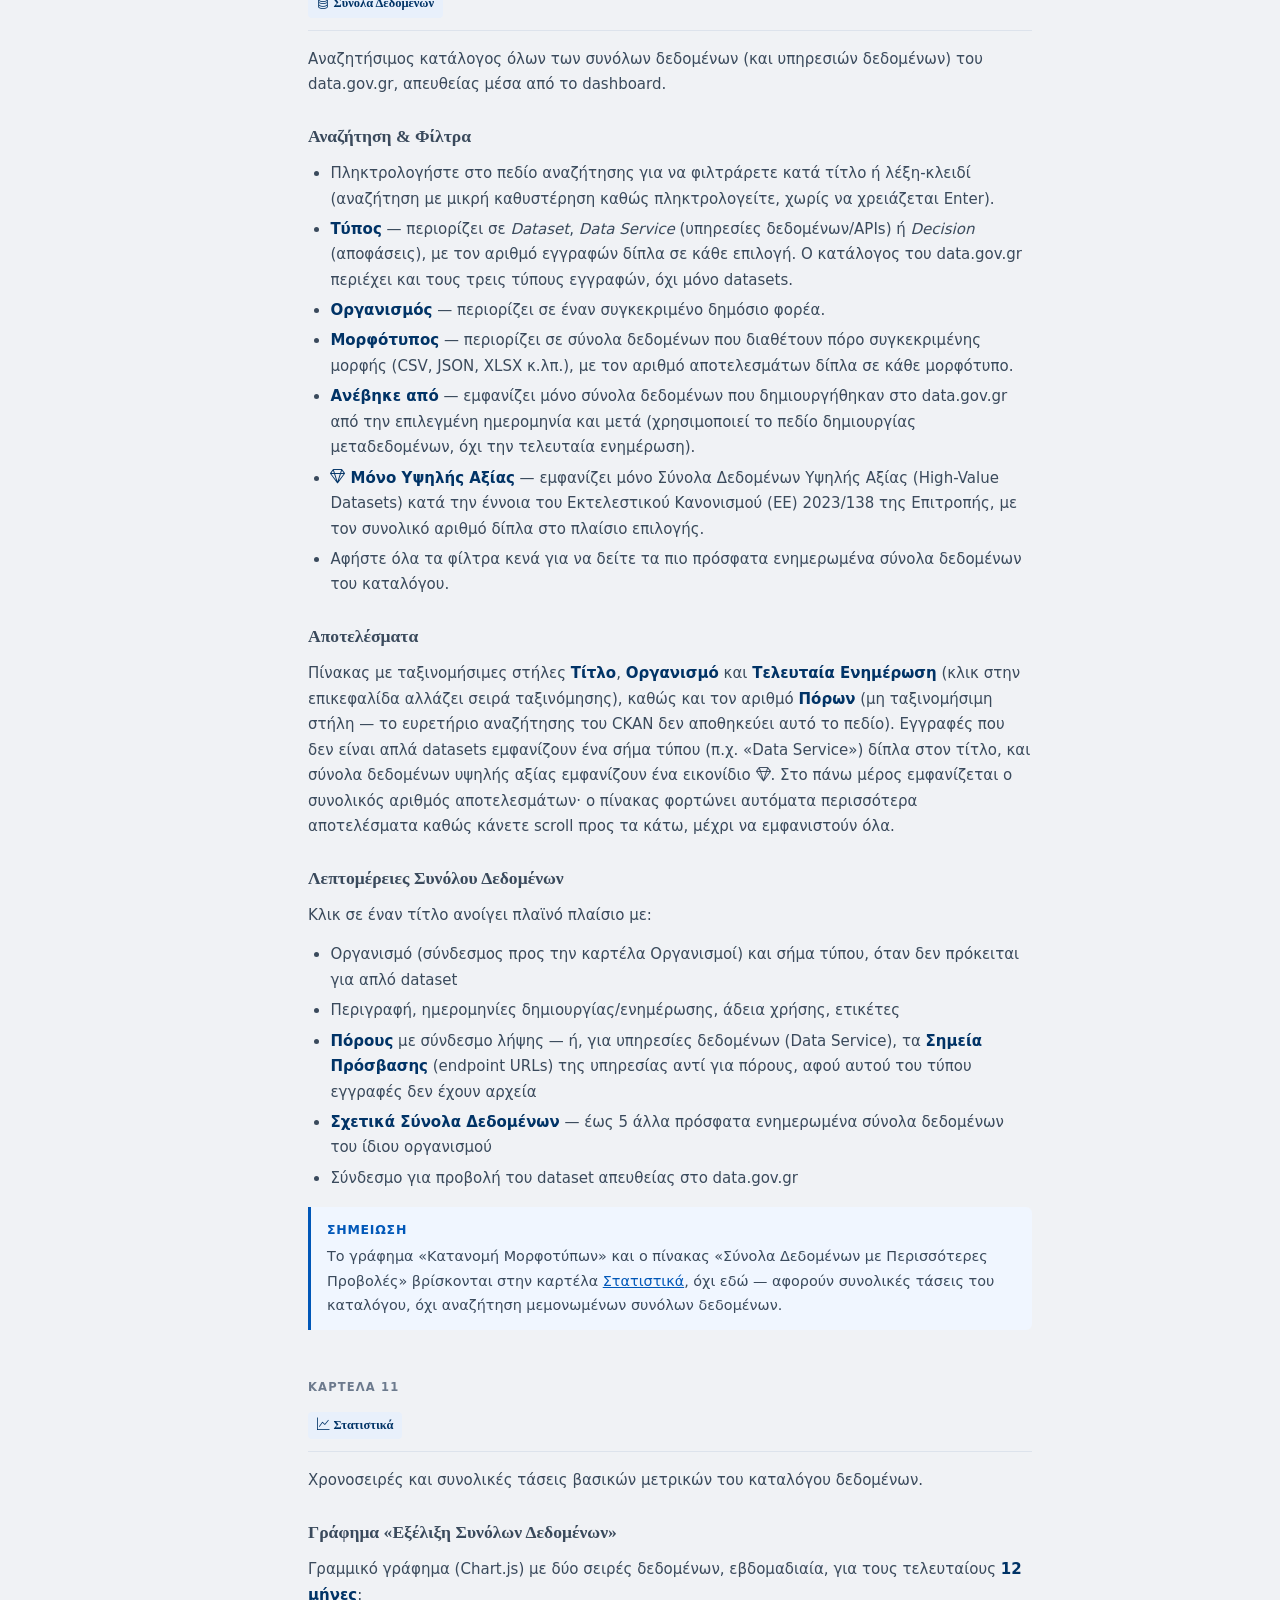
==== commit 36e5e896: "docs: manual -- data services, HVD recommendations/licences per the spec, DCAT-AP structural layer, " ====
--- a/static/manual.html
+++ b/static/manual.html
@@ -480,6 +480,7 @@
         <li><a href="#tab-datasets">10. Σύνολα Δεδομένων</a></li>
         <li><a href="#tab-stats">11. Στατιστικά</a></li>
         <li><a href="#tab-quality">12. Ποιότητα</a></li>
+        <li><a href="#tab-org-analytics">13. Αναλυτικά Οργανισμών</a></li>
       </ul>
     </div>
     <div class="toc-section">
@@ -560,6 +561,13 @@
         Μην κοινοποιείτε τον κωδικό πρόσβασης του λογαριασμού σας. Κάθε χρήστης πρέπει να συνδέεται με τον δικό του λογαριασμό — έτσι διατηρείται σωστό το ιστορικό ενεργειών (π.χ. ποιος κατέγραψε ποια επικοινωνία).
       </div>
       <p>Για να αποσυνδεθείτε χρησιμοποιήστε το κουμπί <span class="icon-ref"><i class="bi bi-box-arrow-right"></i> Sign out</span> στην επάνω δεξιά γωνία. Μετά την αποσύνδεση το session ακυρώνεται πλήρως.</p>
+    
+      <h3>Σύνδεση με λογαριασμό data.gov.gr</h3>
+      <p>Όταν είναι ενεργοποιημένη, η σελίδα σύνδεσης έχει και το κουμπί <strong>Sign in with data.gov.gr</strong>. Η ταυτότητά σας επιβεβαιώνεται από το data.gov.gr, αλλά την πρόσβαση την αποφασίζει το CKAN της πύλης: μπαίνουν μόνο <strong>sysadmins</strong> και <strong>διαχειριστές οργανισμού</strong>. Ένας διαχειριστής οργανισμού βλέπει <strong>μόνο τα στατιστικά των δικών του οργανισμών</strong> (Οργανισμοί, Αναλυτικά Οργανισμών, Σύνολα Δεδομένων, Ποιότητα, Επισκεψιμότητα, Στατιστικά, Γεωχωρικά) και τίποτα άλλο. Η σύνδεση με email και κωδικό ή passkey εξακολουθεί να λειτουργεί.</p>
+      <div class="callout">
+        <div class="callout-title">Περιορισμός χρήστη σε οργανισμούς (μόνο υπερδιαχειριστές)</div>
+        Ένας υπερδιαχειριστής μπορεί να περιορίσει οποιονδήποτε μη διαχειριστή σε συγκεκριμένους οργανισμούς: στον Πίνακα Διαχείρισης, στη λίστα χρηστών, το κουμπί <i class="bi bi-building"></i> ανοίγει την επιλογή οργανισμών. Ο περιορισμός ισχύει από την <strong>επόμενη σύνδεση</strong> του χρήστη και δεν αντικαθίσταται από τη λίστα του CKAN. Δεν εφαρμόζεται σε διαχειριστές ή υπερδιαχειριστές.
+      </div>
     </section>
 
     <!-- 3. Navigation -->
@@ -1046,6 +1054,13 @@
       <p>Τέσσερις ανεξάρτητοι έλεγχοι ποιότητας μεταδεδομένων, καθένας σε δική του υποκαρτέλα: <strong>HVD</strong>, <strong>DCAT-AP</strong>, <strong>GeoDCAT-AP</strong> και <strong>MQA</strong>.</p>
       <p><strong>Έλεγχος Συμμόρφωσης HVD (SHACL)</strong> — επικυρώνει τα πραγματικά μεταδεδομένα DCAT-AP κάθε συνόλου δεδομένων που φέρει ετικέτα HVD (High-Value Dataset) βάσει των επίσημων μορφών SHACL <strong>DCAT-AP-HVD</strong> της ΕΕ (Κανονισμός (ΕΕ) 2023/138) — όχι απλώς αν το dataset φέρει την ετικέτα <code>hvd_category</code>, αλλά αν τα ίδια τα μεταδεδομένα του (νομική αναφορά, σύνδεση API, άδεια χρήσης κ.λπ.) πληρούν όντως τις προβλεπόμενες προδιαγραφές.</p>
 
+      <h3>Σύνολα δεδομένων και υπηρεσίες δεδομένων</h3>
+      <p>Οι έλεγχοι καλύπτουν τα <strong>σύνολα δεδομένων</strong> και τις <strong>υπηρεσίες δεδομένων</strong> (APIs) της πύλης και τα αναφέρουν <strong>χωριστά</strong>: πάνω από τις κάρτες εμφανίζεται μία γραμμή ανά τύπο («Σύνολα δεδομένων: Χ από Υ συμμορφώνονται · Υπηρεσίες δεδομένων: …») και μια κάρτα-φίλτρο <strong>Υπηρεσίες δεδομένων</strong>. Τα ποσοστά τους δεν αναμειγνύονται ποτέ· το ίδιο ισχύει στη στήλη <strong>Τύπος</strong> της εξαγωγής Excel και στα Αναλυτικά Οργανισμών. Οι «αποφάσεις» (decisions) δεν ελέγχονται.</p>
+      <div class="callout warn">
+        <div class="callout-title">Γιατί οι υπηρεσίες δεδομένων εμφανίζονται μη συμμορφούμενες</div>
+        Σήμερα η πύλη εξάγει τις υπηρεσίες δεδομένων ως απλά σύνολα δεδομένων (<code>dcat:Dataset</code>, χωρίς endpoint), ενώ θα έπρεπε να είναι <code>dcat:DataService</code>. Στους ελέγχους DCAT-AP και GeoDCAT-AP θεωρούνται γι' αυτό <strong>μη συμμορφούμενες</strong> μέχρι να διορθωθεί η εξαγωγή· τότε ελέγχονται αυτόματα ως υπηρεσίες, χωρίς καμία αλλαγή στο dashboard.
+      </div>
+
       <h3>Εκτέλεση ελέγχου</h3>
       <p>Πατήστε <span class="icon-ref"><i class="bi bi-play"></i> Run HVD Check</span> για έλεγχο όλων των συνόλων δεδομένων που φέρουν σήμερα ετικέτα HVD. Ο έλεγχος τρέχει στο παρασκήνιο — μπορείτε να αλλάξετε καρτέλα ή να κλείσετε το tab, η διαδικασία συνεχίζεται κανονικά στον server και το αποτέλεσμα παραμένει αποθηκευμένο για την επόμενη επίσκεψη.</p>
       <ul>
@@ -1065,14 +1080,15 @@
       <h3>Αποτελέσματα και φίλτρα</h3>
       <p>Μετά την ολοκλήρωση εμφανίζονται συνοπτικές κάρτες σε δύο καρτέλες, <strong>Συμμόρφωση</strong> και <strong>Μεταδεδομένα</strong> — η πρώτη καλύπτει όσα ελέγχουν οι ίδιες οι μορφές SHACL (δομική συμμόρφωση, νομική αναφορά, πρόσβαση API), η δεύτερη όσα δεν μπορούν να εκφράσουν οι μορφές SHACL (ανοιχτή άδεια, αντιστοίχιση εκδότη με τον πραγματικό φορέα):</p>
       <ul>
-        <li><strong>Συμμόρφωση:</strong> Ελέγχθηκαν, Μη συμμορφούμενα, Μη συνδεδεμένη νομική αναφορά, Χωρίς πρόσβαση API</li>
-        <li><strong>Μεταδεδομένα:</strong> Ελέγχθηκαν, Λείπει άδεια χρήσης, Μη επιβεβαιωμένη ανοιχτή άδεια, Ύποπτος εκδότης</li>
-      </ul>
+        <li><strong>Συμμόρφωση:</strong> Ελέγχθηκαν, Συμμορφούμενα, Μη συμμορφούμενα, Μη συνδεδεμένη νομική αναφορά, Χωρίς πρόσβαση API, Χωρίς μαζική λήψη (προτείνεται), Υπηρεσίες δεδομένων</li>
+        <li><strong>Μεταδεδομένα:</strong> Ελέγχθηκαν, Λείπει άδεια χρήσης (προτείνεται), Μη ανοιχτή άδεια (CC BY 4.0 / CC0), Ύποπτος εκδότης</li>
+      </ul>
+      <p>Ο έλεγχος ακολουθεί την προδιαγραφή <strong>DCAT-AP HVD 3.0.0</strong>. Ό,τι η προδιαγραφή απλώς <em>προτείνει</em> — άδεια χρήσης και μαζική λήψη (διανομή με <code>downloadURL</code>) — εμφανίζεται ως σύσταση, αλλά <strong>δεν</strong> κάνει ένα σύνολο δεδομένων μη συμμορφούμενο. Ανοιχτή θεωρείται η άδεια <strong>CC BY 4.0</strong> ή <strong>CC0</strong> (ή άδεια που αντιστοιχίζεται σε αυτές με <code>skos:exactMatch</code>, <code>owl:sameAs</code>, <code>skos:broadMatch</code> ή <code>skos:narrowMatch</code>)· διαβάζεται από τη <strong>διανομή</strong> ή την <strong>υπηρεσία δεδομένων</strong>, όχι από το ίδιο το σύνολο δεδομένων. Άλλες εκδόσεις CC, CC BY-SA/NC και ODC-By δεν είναι ανοιχτές για τους σκοπούς του HVD.</p>
       <p>Οι κάρτες είναι <strong>κλικαρίσιμες</strong> και λειτουργούν ως φίλτρα (λογική AND μεταξύ τους, όπως στις καρτέλες Επικοινωνιών/Επαφών) — μια κουκκίδα στην ανενεργή καρτέλα δηλώνει ότι υπάρχει ενεργό φίλτρο στην άλλη. Επιπλέον, το πεδίο αναζήτησης πάνω από τον πίνακα φιλτράρει κατά τίτλο ή φορέα.</p>
       <p>Αν κάποια σύνολα δεδομένων δεν ήταν δυνατό να ανακτηθούν, ή αν ο έλεγχος ακυρώθηκε πρόωρα, εμφανίζεται σχετική σημείωση πάνω από τον πίνακα, μαζί με το πλήθος συνόλων που εξυπηρετήθηκαν από την cache.</p>
 
       <h3>Πίνακας ευρημάτων</h3>
-      <p>Ο πίνακας εμφανίζει μόνο τα σύνολα δεδομένων που <strong>επισημάνθηκαν</strong> (μη συμμορφούμενα, ή με πρόβλημα σε νομική αναφορά / API / άδεια / εκδότη) — όχι όλα τα ελεγχθέντα. Είναι εξ ορισμού ομαδοποιημένος ανά <strong>φορέα</strong> (οι ομάδες με τα περισσότερα ευρήματα πρώτα· κλικ στην κεφαλίδα ομάδας αναπτύσσει/συμπτύσσει) και ταξινομήσιμος ανά στήλη. Τα κουμπιά <strong>Όλα</strong> / <strong>Ανά Οργανισμό</strong> πάνω από τον πίνακα εναλλάσσουν αυτή την ομαδοποίηση με μια επίπεδη λίστα όλων των επισημασμένων συνόλων δεδομένων (με επιπλέον στήλη <strong>Οργανισμός</strong>), χρήσιμη όταν θέλετε να ταξινομήσετε ή να συγκρίνετε όλα τα ευρήματα μαζί αντί ανά ομάδα φορέα:</p>
+      <p>Ο πίνακας εμφανίζει μόνο τα σύνολα δεδομένων που <strong>επισημάνθηκαν</strong> (μη συμμορφούμενα, ή με πρόβλημα σε νομική αναφορά / API / μη ανοιχτή άδεια / εκδότη) — όχι όλα τα ελεγχθέντα. Είναι εξ ορισμού ομαδοποιημένος ανά <strong>φορέα</strong> (οι ομάδες με τα περισσότερα ευρήματα πρώτα· κλικ στην κεφαλίδα ομάδας αναπτύσσει/συμπτύσσει) και ταξινομήσιμος ανά στήλη. Τα κουμπιά <strong>Όλα</strong> / <strong>Ανά Οργανισμό</strong> πάνω από τον πίνακα εναλλάσσουν αυτή την ομαδοποίηση με μια επίπεδη λίστα όλων των επισημασμένων συνόλων δεδομένων (με επιπλέον στήλη <strong>Οργανισμός</strong>), χρήσιμη όταν θέλετε να ταξινομήσετε ή να συγκρίνετε όλα τα ευρήματα μαζί αντί ανά ομάδα φορέα:</p>
       <div class="action-table-wrap">
         <table class="action-table">
           <thead><tr><th>Στήλη</th><th>Σημασία</th></tr></thead>
@@ -1080,8 +1096,8 @@
             <tr><td><strong>Σύνολο Δεδομένων</strong></td><td>Τίτλος· κλικ ανοίγει το πλαϊνό πλαίσιο λεπτομερειών του, όπως στην καρτέλα Σύνολα Δεδομένων.</td></tr>
             <tr><td><strong>Παραβιάσεις</strong></td><td>Αριθμός SHACL violations, μόνο όταν το dataset δεν συμμορφώνεται πλήρως.</td></tr>
             <tr><td><strong>Νομική αναφορά</strong></td><td>Εικονίδιο <i class="bi bi-file-earmark-text text-warning"></i> όταν η νομική αναφορά της κατηγορίας HVD δεν είναι σωστά συνδεδεμένη (π.χ. ελεύθερο κείμενο αντί για σύνδεσμο).</td></tr>
-            <tr><td><strong>Πρόσβαση API</strong></td><td>Εικονίδιο <i class="bi bi-hdd-network text-warning"></i> όταν δεν υπάρχει συνδεδεμένη υπηρεσία δεδομένων (API), όπως απαιτείται για HVD.</td></tr>
-            <tr><td><strong>Άδεια χρήσης</strong></td><td><span class="status-badge badge-negative">Λείπει</span>, <span class="status-badge badge-responded">Μη επιβεβαιωμένη</span> ή <span class="status-badge badge-uploaded">Ανοιχτή</span>.</td></tr>
+            <tr><td><strong>Πρόσβαση API</strong></td><td>Εικονίδιο <i class="bi bi-hdd-network text-warning"></i> όταν δεν υπάρχει συνδεδεμένη υπηρεσία δεδομένων (API), όπως απαιτείται για HVD. Το εικονίδιο <i class="bi bi-download text-warning"></i> σημαίνει ότι καμία διανομή δεν έχει σύνδεσμο λήψης (η προδιαγραφή προτείνει μαζική λήψη).</td></tr>
+            <tr><td><strong>Άδεια χρήσης</strong></td><td><span class="status-badge badge-negative">Λείπει (προτείνεται)</span>, <span class="status-badge badge-responded">Μη ανοιχτή</span> ή <span class="status-badge badge-uploaded">Ανοιχτή</span>.</td></tr>
             <tr><td><strong>Εκδότης</strong></td><td>Εικονίδιο <i class="bi bi-person-badge text-warning"></i> όταν το όνομα εκδότη (<code>dct:publisher</code>) δεν ταιριάζει με τον πραγματικό οργανισμό της πύλης — συχνά σημάδι ότι καταχωρήθηκε εκ παραδρομής όνομα υπαλλήλου.</td></tr>
             <tr><td><strong>Ευρήματα</strong></td><td>Αναπτυσσόμενη λίστα με τα ευρήματα σε <em>απλή, κατανοητή διατύπωση</em> (π.χ. «Δεν υπάρχει συνδεδεμένο API σε αυτό το σύνολο δεδομένων, όπως απαιτείται») αντί για τα τεχνικά μηνύματα SHACL. Όταν το ίδιο πρόβλημα εντοπίζεται πολλές φορές εμφανίζεται μία φορά με ένδειξη πλήθους <code>(×N)</code>· περνώντας το ποντίκι πάνω από κάθε εύρημα εμφανίζεται το αρχικό τεχνικό μήνυμα, για όποιον το χρειάζεται.</td></tr>
           </tbody>
@@ -1099,6 +1115,7 @@
       <ul>
         <li>Ελέγχει <strong>κάθε σύνολο δεδομένων της πύλης</strong> (δεκάδες χιλιάδες), όχι μόνο τα ελεγμένα με ετικέτα HVD.</li>
         <li>Επικυρώνει βάσει των <strong>βασικών δομικών μορφών DCAT-AP</strong> και των μορφών <strong>ελεγχόμενου λεξιλογίου MDR</strong> της ΕΕ (π.χ. ότι η γλώσσα, το θέμα, η συχνότητα ενημέρωσης, ο τύπος άδειας κ.λπ. χρησιμοποιούν τα επίσημα URIs της ΕΕ και όχι ελεύθερο κείμενο) — τους ίδιους κανόνες που ελέγχει το <strong>data.europa.eu</strong> στα συλλεγμένα μεταδεδομένα κάθε εθνικής πύλης.</li>
+        <li>Όπως στο σκορ της ΕΕ, μόνο τα <strong>δομικά</strong> ευρήματα κάνουν ένα σύνολο δεδομένων μη συμμορφούμενο: λείπει υποχρεωτικό πεδίο, λάθος τύπος τιμής, ή κείμενο εκεί που αναμένεται πόρος (π.χ. <code>dct:format</code>, <code>dcat:mediaType</code>, <code>dct:language</code>, νομική αναφορά γραμμένη ως κείμενο) ή το αντίστροφο (<code>dct:identifier</code> ως IRI). Τα ευρήματα λεξιλογίου και τύπου κλάσης εμφανίζονται ως <em>συμβουλευτικά</em> (προειδοποιήσεις) και δεν μετρούν.</li>
         <li>Ο πίνακας ευρημάτων δείχνει δύο ενδείξεις προβλήματος αντί των HVD-ειδικών: <strong>Δομικό πρόβλημα</strong> (λείπει ή είναι εσφαλμένο ένα βασικό πεδίο DCAT-AP) και <strong>Πρόβλημα λεξιλογίου</strong> (μια τιμή δεν αντιστοιχεί σε επίσημο λεξιλόγιο της ΕΕ).</li>
       </ul>
       <div class="callout warn">
@@ -1110,15 +1127,33 @@
       <p>Τρίτη υποκαρτέλα, με την ίδια λειτουργία (<strong>Run GeoDCAT-AP Check</strong> / <strong>Cancel</strong> / γραμμή προόδου / σταδιακός έλεγχος / αναζήτηση / εξαγωγή Excel / εναλλαγή προβολής <strong>Όλα</strong>/<strong>Ανά Οργανισμό</strong> / κλείδωμα σε διαχειριστές), αλλά περιορισμένη στα <strong>γεωχωρικά</strong> σύνολα δεδομένων της πύλης (επίπεδα GIS, υπηρεσίες WMS/WFS κ.λπ. — όσα η ίδια η πύλη ταξινομεί ως γεωχωρικά, περίπου 12.500 από τα ~22.600 σύνολα δεδομένων συνολικά):</p>
       <ul>
         <li>Επικυρώνει βάσει των επίσημων μορφών SHACL της γεωχωρικής επέκτασης <strong>GeoDCAT-AP</strong> (έκδοση 3.1.0, SEMICeu) — ένα αυτοτελές σύνολο μορφών, ξεχωριστό από τις βασικές μορφές DCAT-AP.</li>
+        <li>Όπως στο DCAT-AP, μόνο τα <strong>δομικά</strong> ευρήματα μετρούν· οι έλεγχοι κλάσης («η τιμή δεν είναι της κλάσης skos:Concept…») εμφανίζονται ως συμβουλευτικοί, γιατί η εξαγωγή της πύλης δεν τυποποιεί αυτούς τους κόμβους.</li>
         <li>Ο πίνακας ευρημάτων εδώ δείχνει μόνο τον αριθμό παραβιάσεων και τα ευρήματα σε απλή διατύπωση, χωρίς τις επιπλέον ενδείξεις (νομική αναφορά, άδεια, εκδότης) που έχει ο έλεγχος HVD, ούτε τη διάκριση Δομικό/Λεξιλόγιο του ελέγχου DCAT-AP.</li>
       </ul>
 
       <h3>Βαθμολογία MQA (Metadata Quality Assessment)</h3>
       <p>Τέταρτη υποκαρτέλα — σε αντίθεση με τους τρεις παραπάνω ελέγχους, <strong>δεν</strong> τρέχει κάποιος τοπικός έλεγχος SHACL. Το <strong>data.europa.eu</strong> υπολογίζει ήδη συνεχώς μια βαθμολογία ποιότητας μεταδεδομένων FAIR+ για ολόκληρο τον κατάλογο του data.gov.gr, την οποία δημοσιεύει μέσω δημόσιου API· η υποκαρτέλα απλώς ανακτά και εμφανίζει την τιμή αυτή.</p>
       <ul>
-        <li>Εμφανίζεται η <strong>συνολική βαθμολογία</strong> (π.χ. 308/405) και ξεχωριστή μπάρα προόδου για καθεμία από τις πέντε διαστάσεις: <strong>Ευρετότητα, Προσβασιμότητα, Διαλειτουργικότητα, Επαναχρησιμοποίηση, Συμφραζόμενα</strong>.</li>
+        <li>Εμφανίζεται η <strong>επίσημη συνολική βαθμολογία</strong> του data.europa.eu (π.χ. 5,85 από 7,5) και, για καθεμία από τις πέντε διαστάσεις (<strong>Ευρετότητα, Προσβασιμότητα, Διαλειτουργικότητα, Επαναχρησιμοποίηση, Συμφραζόμενα</strong>), η <em>σταθμισμένη κάλυψη των μετρικών της</em>. Την κάλυψη την υπολογίζει το dashboard — δεν είναι επίσημη βαθμολογία διάστασης, γιατί η τρέχουσα έκδοση του API δεν δημοσιεύει πια βαθμολογία ανά διάσταση.</li>
+        <li>Ένα γράφημα <strong>ιστορικού</strong> δείχνει πώς άλλαξε η βαθμολογία με τον χρόνο (το API διατηρεί ιστορικό από τον Σεπτέμβριο του 2026), και ένας πίνακας <strong>σύγκρισης</strong> βάζει δίπλα-δίπλα, ανά ιδιότητα, τις παραβιάσεις DCAT-AP που βρίσκει το data.europa.eu και όσες βρίσκει ο δικός μας έλεγχος.</li>
         <li>Ανανεώνεται αυτόματα μία φορά κάθε 24 ώρες· διαχειριστές μπορούν να πατήσουν <span class="icon-ref"><i class="bi bi-arrow-clockwise"></i> Refresh Now</span> για άμεση ανανέωση από το data.europa.eu.</li>
       </ul>
+    </section>
+
+    <section id="tab-org-analytics">
+      <div class="section-eyebrow">Καρτέλα 13</div>
+      <h2><span class="tab-chip"><i class="bi bi-graph-up-arrow"></i> Αναλυτικά Οργανισμών</span></h2>
+      <p>Η επίδοση ενός οργανισμού στην ποιότητα μεταδεδομένων: πόσα σύνολα δεδομένων έχει και ποιο ποσοστό τους περνά τους ελέγχους <strong>HVD</strong>, <strong>DCAT-AP</strong> και <strong>GeoDCAT-AP</strong>, σε σύγκριση με τους οργανισμούς της ίδιας κατηγορίας και με ολόκληρη την πύλη. Διαλέξτε οργανισμό από το πεδίο αναζήτησης στο πάνω μέρος.</p>
+      <ul>
+        <li><strong>Κάρτες:</strong> πλήθος συνόλων δεδομένων και ποσοστό συμμόρφωσης ανά έλεγχο, με τη διαφορά από τον μέσο όρο της πύλης και της κατηγορίας. Αν ο οργανισμός έχει <strong>υπηρεσίες δεδομένων</strong>, κάθε κάρτα δείχνει και μια ξεχωριστή γραμμή γι' αυτές· τα ποσοστά των συνόλων δεδομένων δεν επηρεάζονται από αυτές.</li>
+        <li><strong>Γράφημα σύγκρισης:</strong> ο οργανισμός δίπλα στον μέσο όρο της κατηγορίας του και της πύλης.</li>
+        <li><strong>Τάση:</strong> η εξέλιξη των ποσοστών με τον χρόνο, από ημερήσια στιγμιότυπα.</li>
+        <li><strong>Κατηγορία (peer group):</strong> ο τύπος του οργανισμού (υπουργείο, δήμος, περιφέρεια, αποκεντρωμένη διοίκηση, πανεπιστήμιο, εταιρεία κ.ά.) προέρχεται από το πεδίο <code>publishertype</code> του CKAN· ένας υπερδιαχειριστής μπορεί να τον διορθώσει χειροκίνητα από τον Πίνακα Διαχείρισης («Κατηγοριοποιήσεις Οργανισμών»).</li>
+      </ul>
+      <div class="callout">
+        <div class="callout-title">Πότε ανανεώνονται</div>
+        Τα στιγμιότυπα δημιουργούνται μία φορά το 24ωρο από τα αποτελέσματα των ελέγχων της καρτέλας Ποιότητα, οπότε μια αλλαγή εμφανίζεται εδώ αφού ολοκληρωθεί ο αντίστοιχος έλεγχος και το επόμενο στιγμιότυπο.
+      </div>
     </section>
 
     <!-- Appendix A: Search -->
